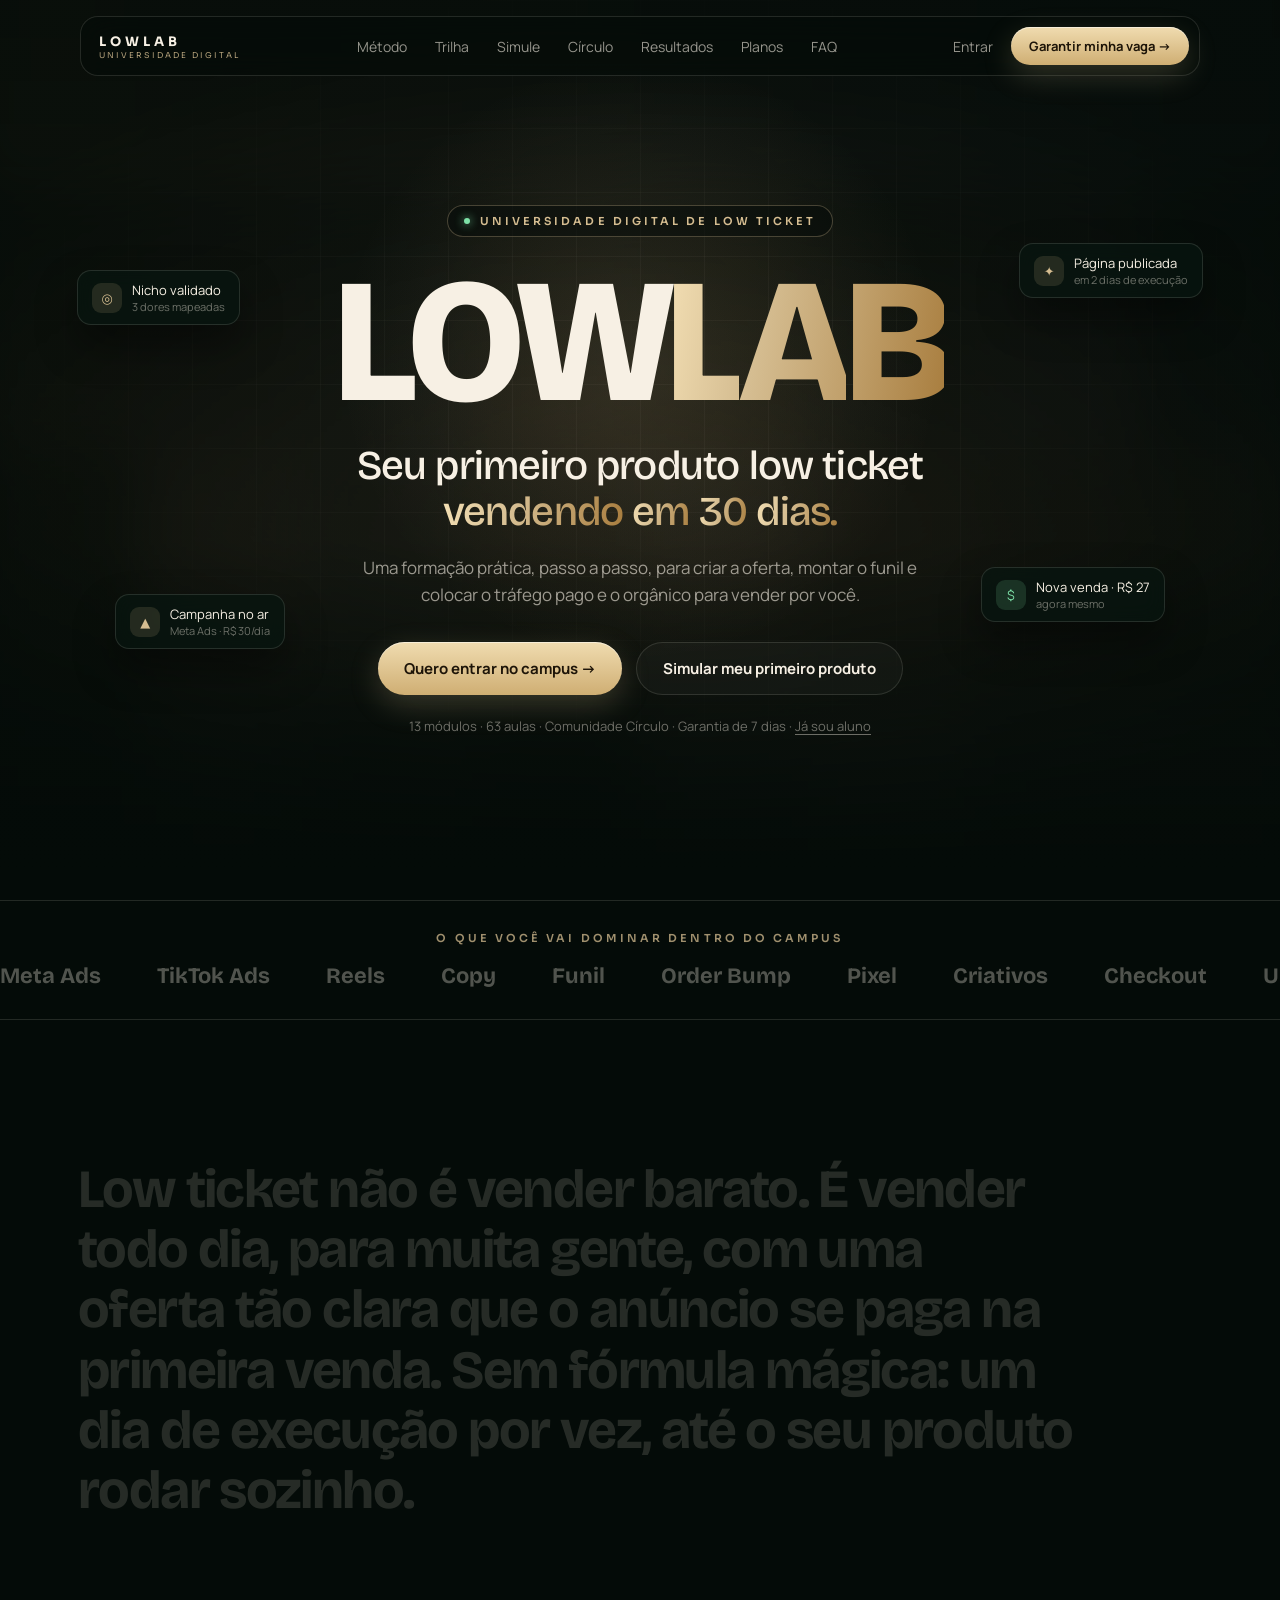
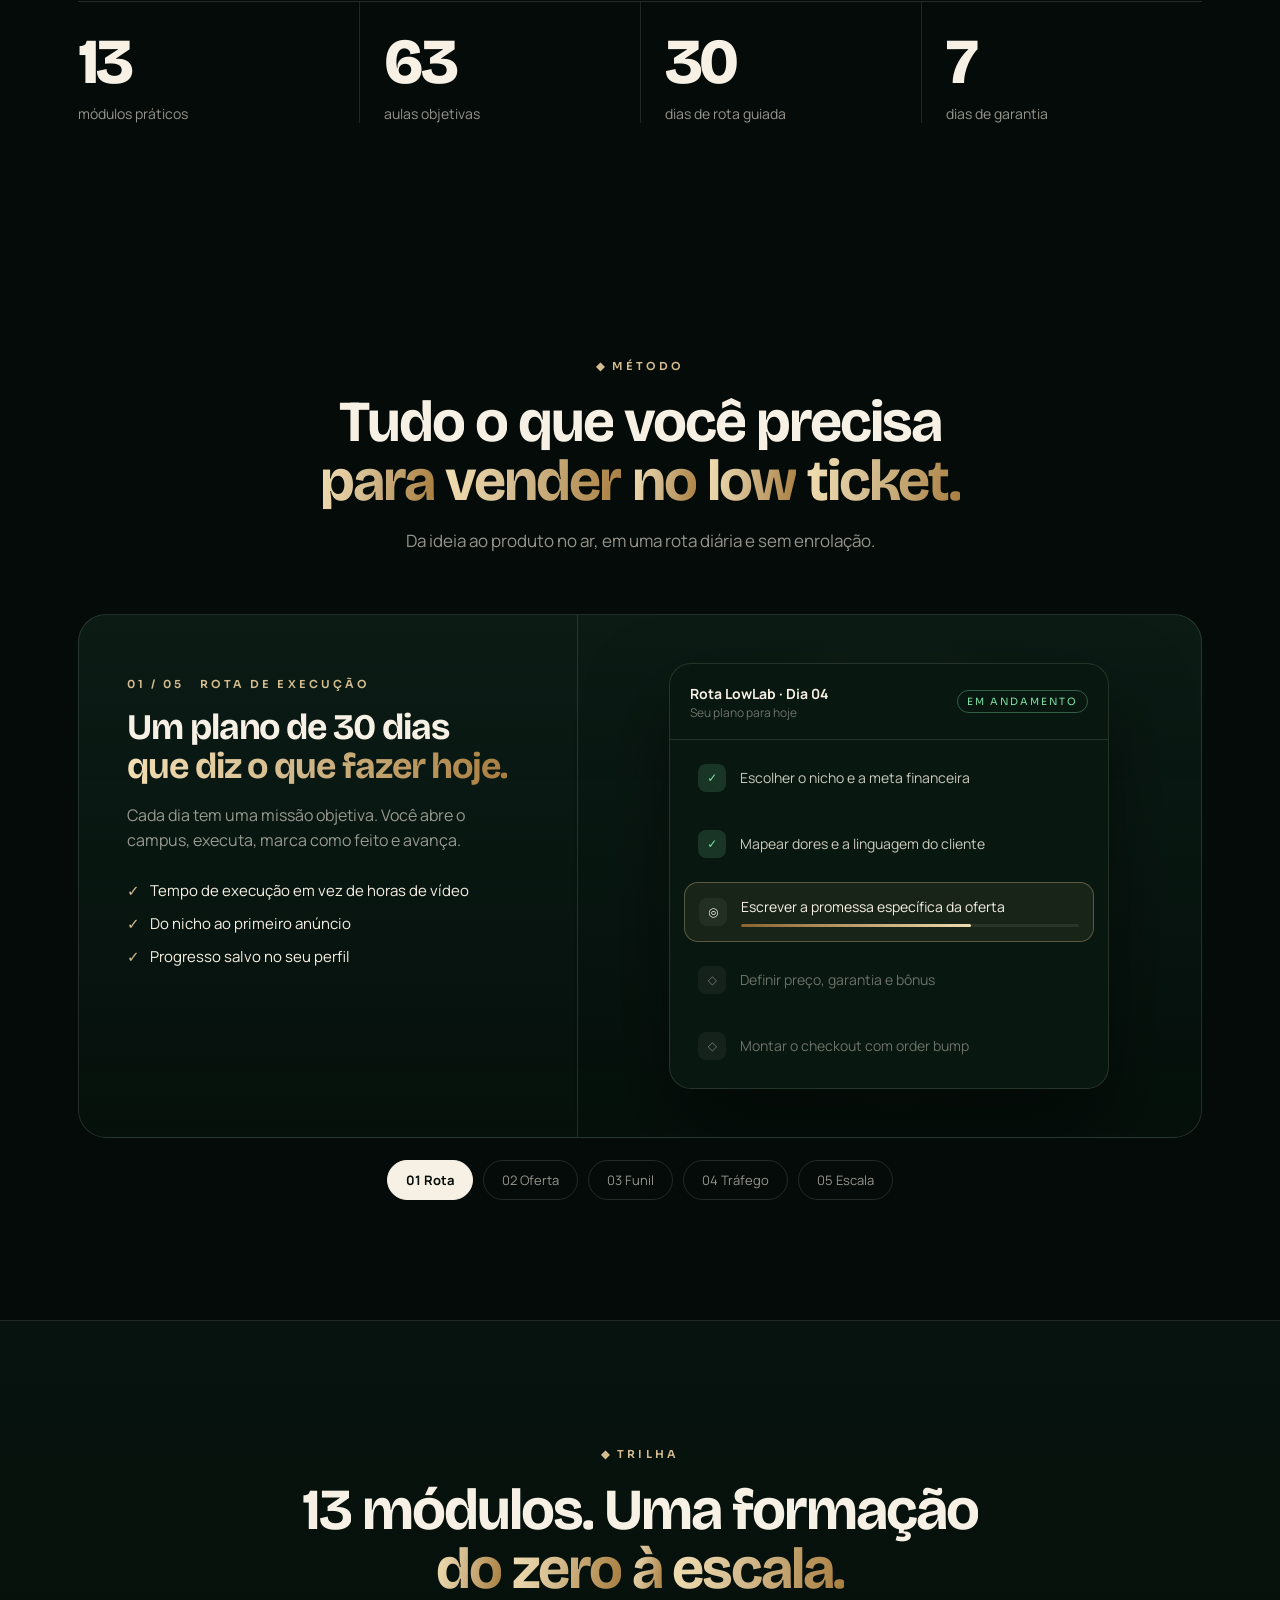
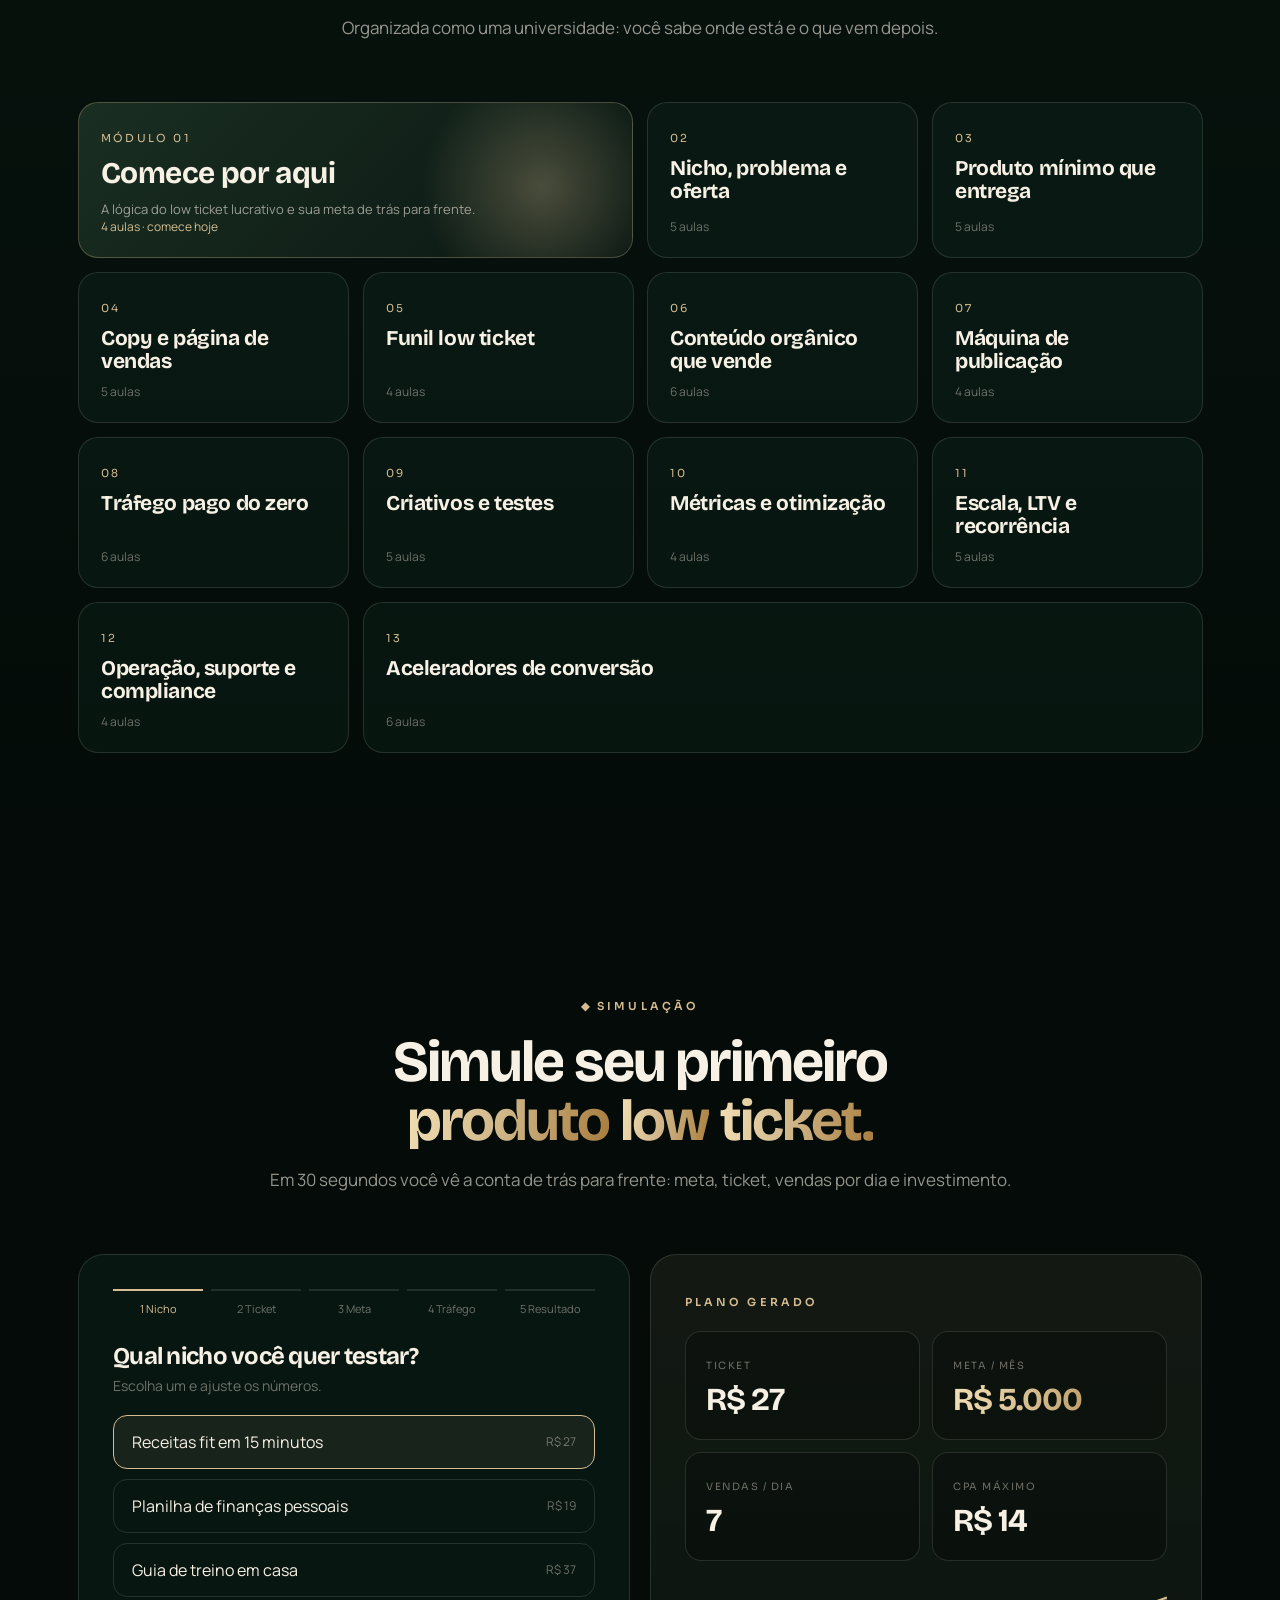
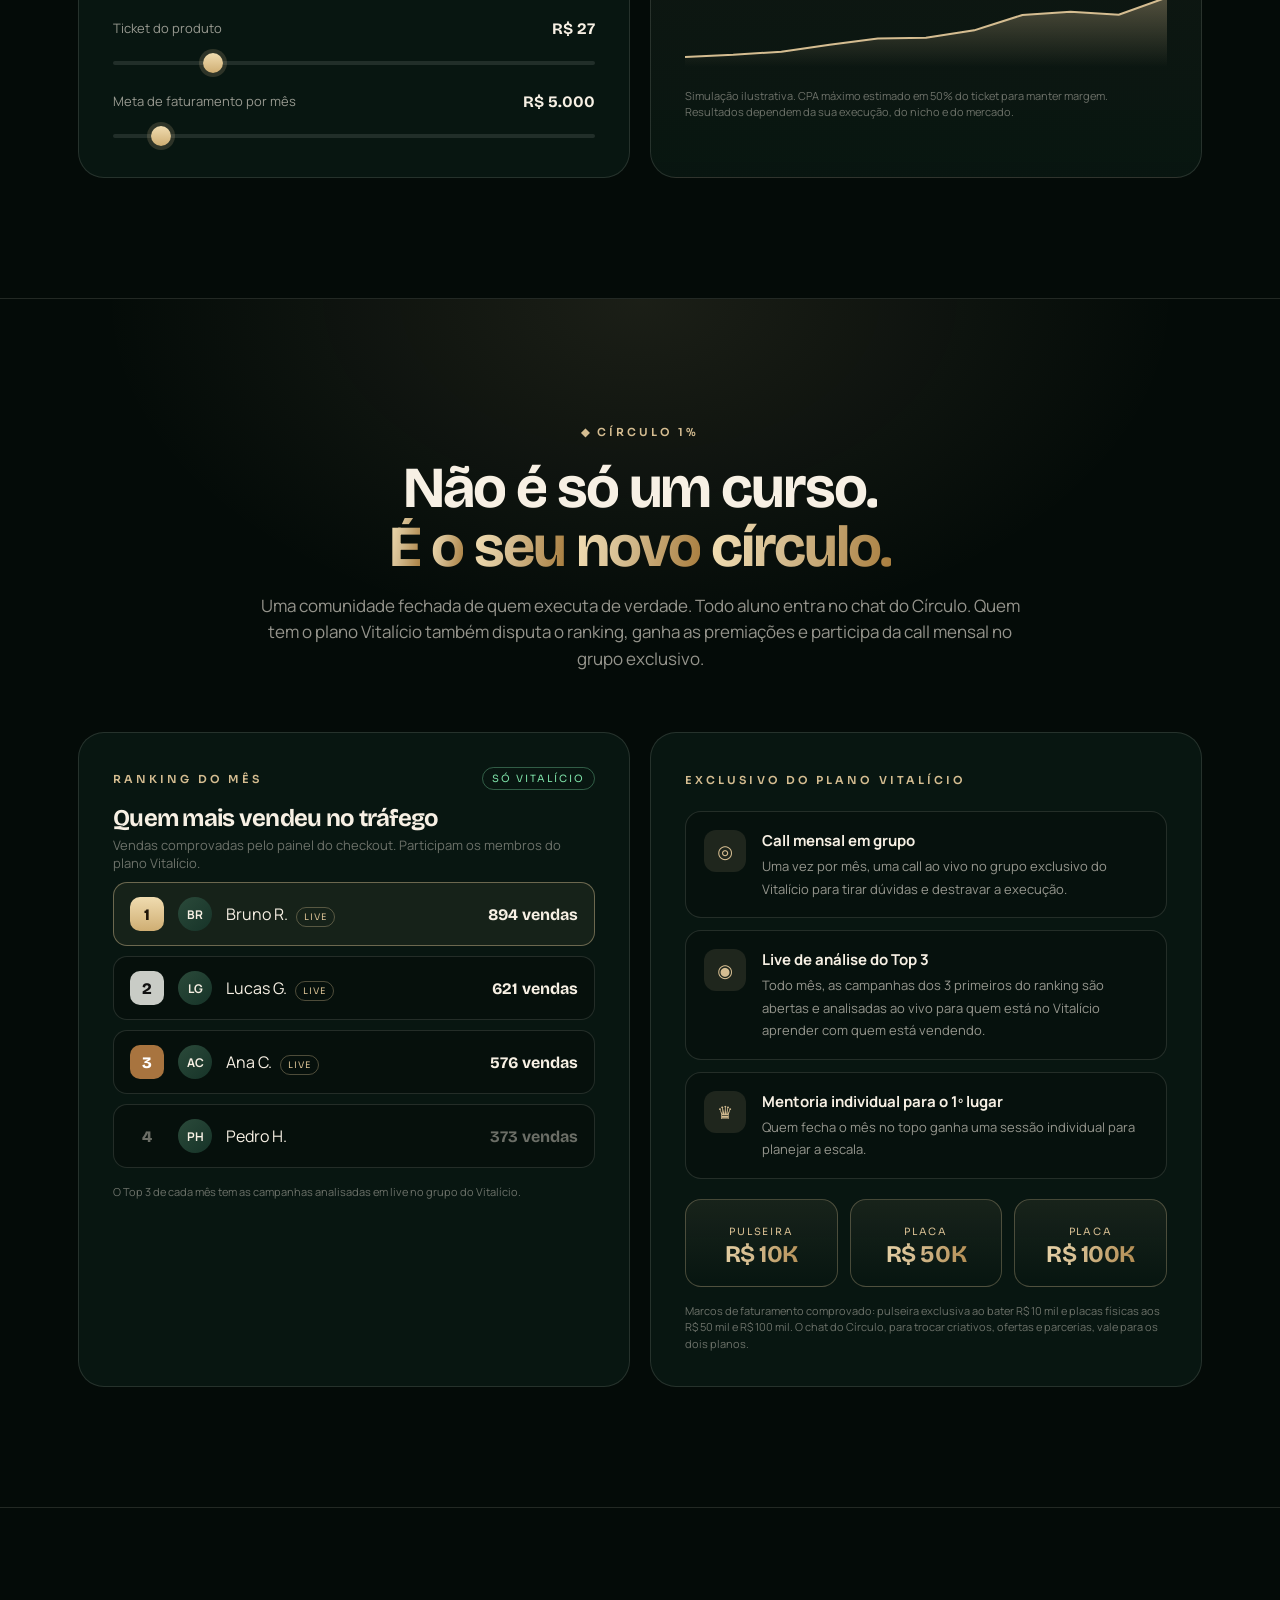
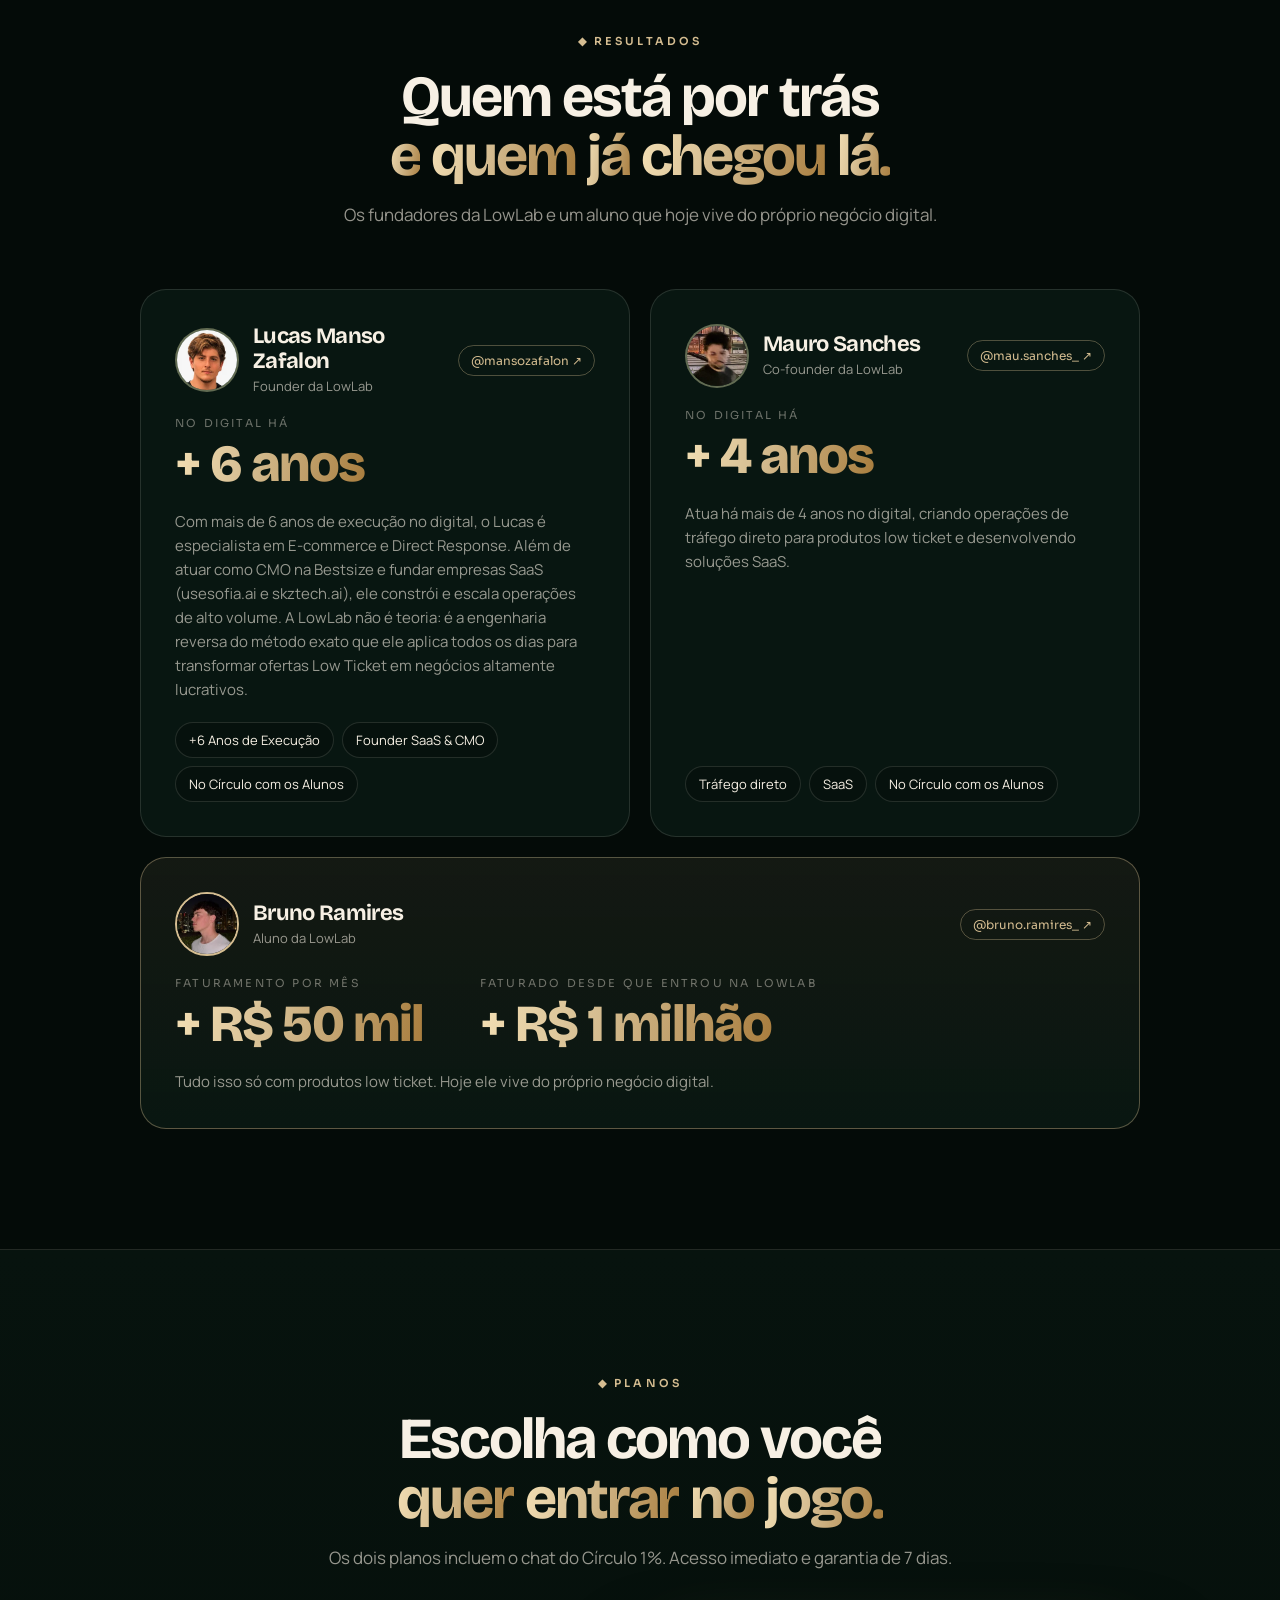
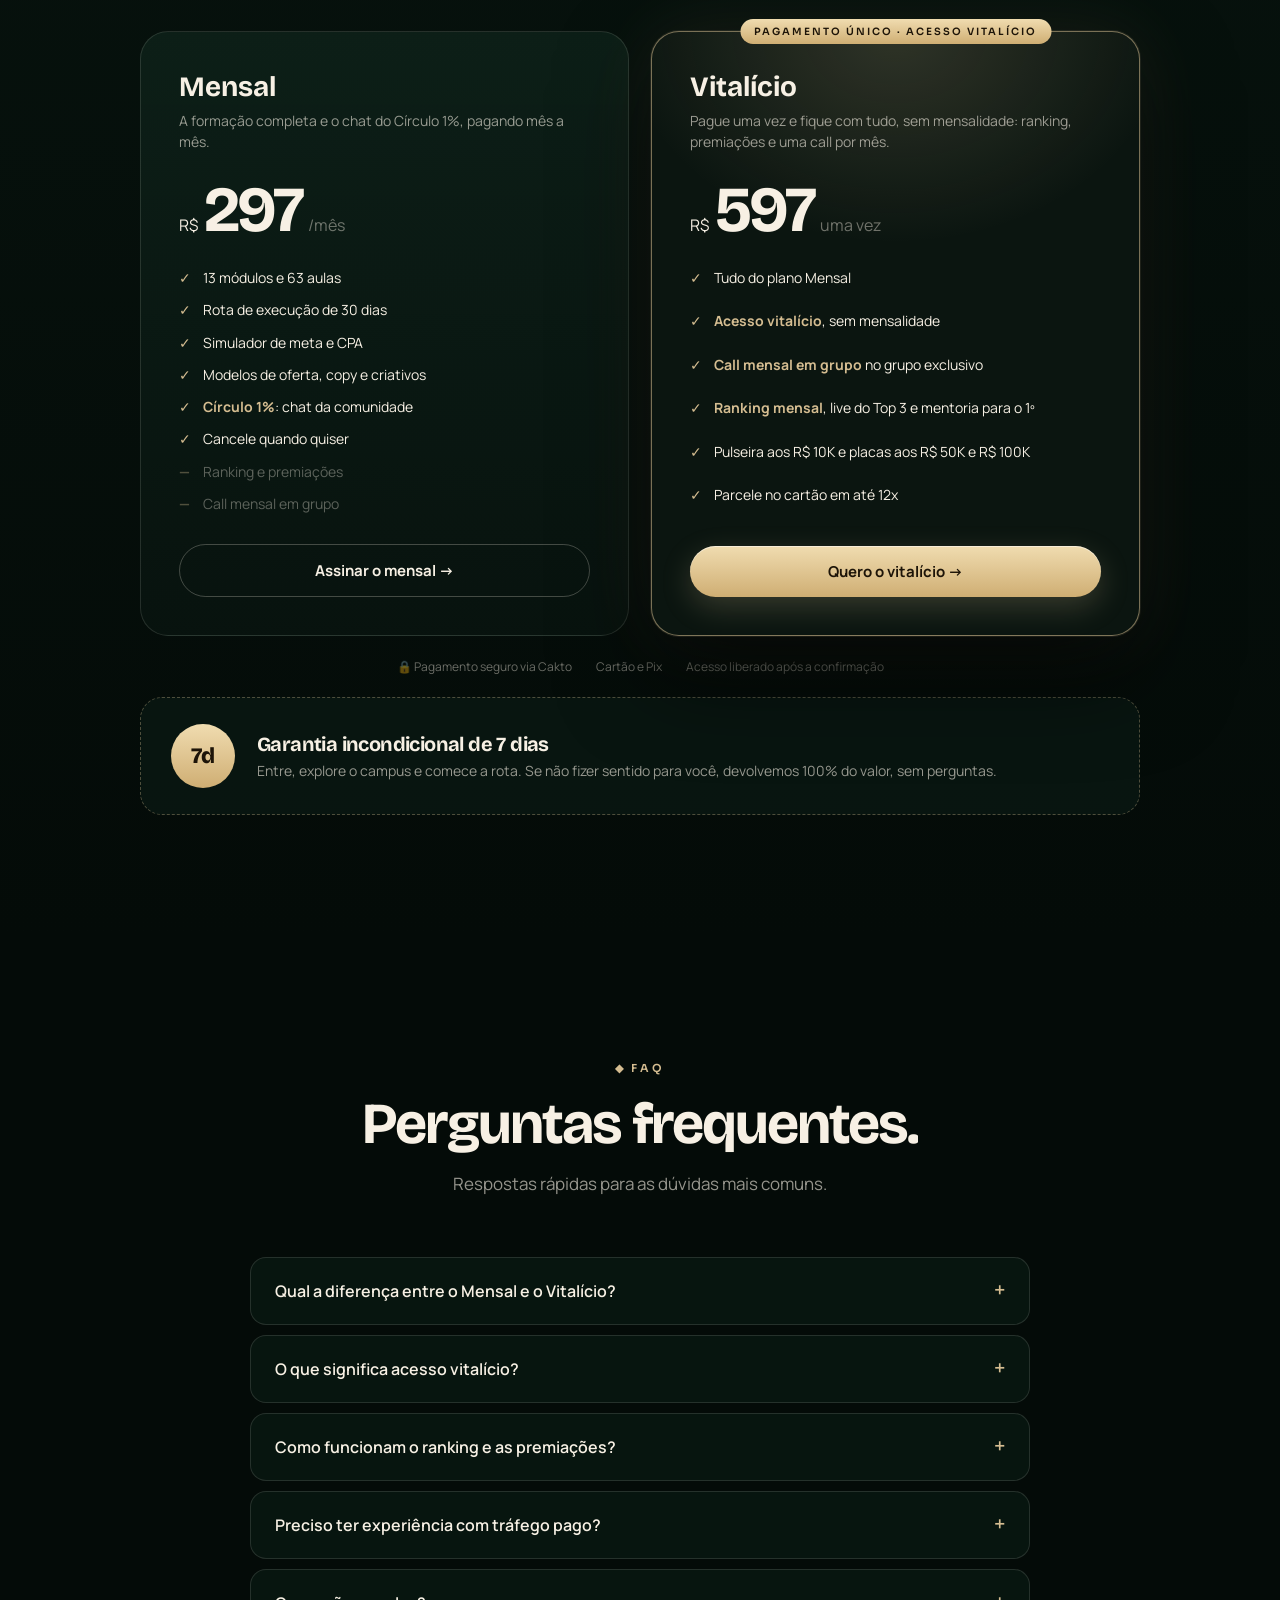
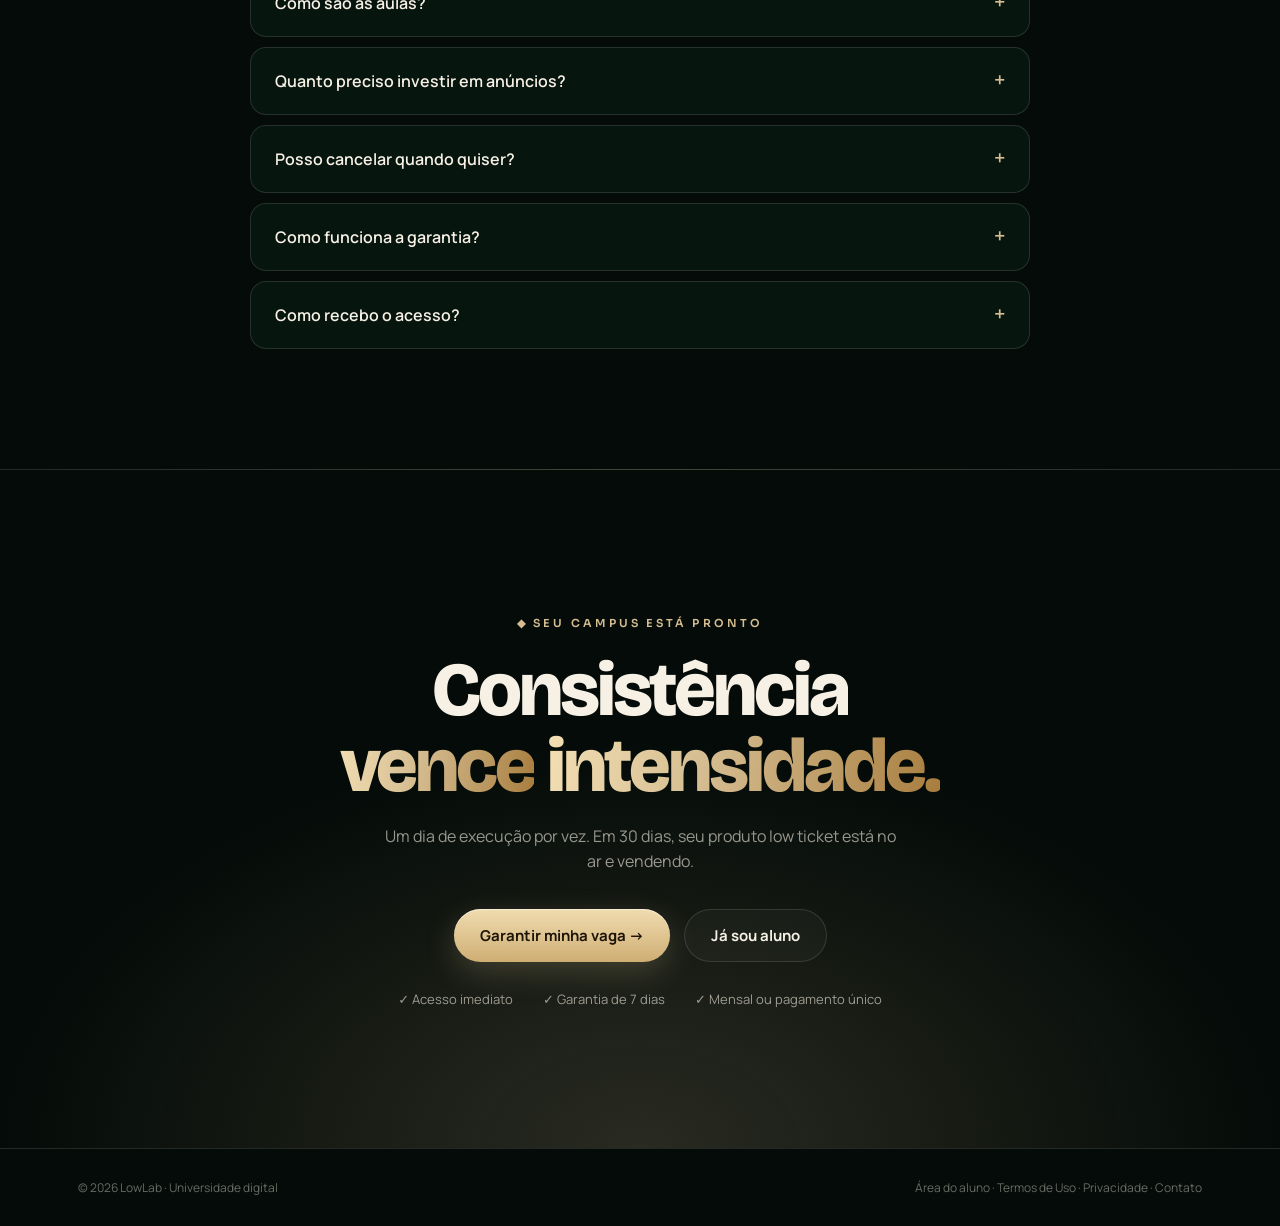
==== index.html @ f938a706 "Landing: card do co-founder Mauro Sanches" ====
<!doctype html>
<html lang="pt-BR">
<head>
<meta charset="utf-8">
<meta name="viewport" content="width=device-width,initial-scale=1,viewport-fit=cover">
<title>LowLab | Universidade digital de low ticket</title>
<meta name="description" content="Formação prática para criar, lançar e escalar produtos low ticket com tráfego pago e orgânico. 13 módulos, rota de execução de 30 dias e a comunidade Círculo 1%.">
<meta name="theme-color" content="#040b08">
<meta property="og:title" content="LowLab | Universidade digital de low ticket">
<meta property="og:description" content="Seu primeiro produto low ticket vendendo em 30 dias. Formação prática + comunidade Círculo 1%.">
<meta property="og:type" content="website">
<meta property="og:image" content="https://universidadelowlab.com.br/campus/assets/university-campus-hero-v1.webp">
<link rel="icon" href="/campus/assets/lowlab-symbol-ui.png">
<link rel="preload" as="image" href="/campus/assets/university-campus-hero-v1.webp" fetchpriority="high">
<link rel="preconnect" href="https://fonts.googleapis.com">
<link rel="preconnect" href="https://fonts.gstatic.com" crossorigin>
<link href="https://fonts.googleapis.com/css2?family=Bricolage+Grotesque:opsz,wght@12..96,500;12..96,700;12..96,800&family=Manrope:wght@400;500;600;700;800&family=Sora:wght@500;600&display=swap" rel="stylesheet">
<style>
:root{
  --bg:#040b08;--bg2:#07130e;--forest:#0c2118;--forest3:#163328;
  --gold:#8a632e;--goldl:#d5bd91;--cream:#f7f0e4;--green:#7ee2a8;
  --line:rgba(255,248,234,.12);--muted:rgba(247,240,228,.6);--dim:rgba(247,240,228,.42);
  --display:"Bricolage Grotesque","Arial Rounded MT Bold",sans-serif;
  --body:"Manrope",ui-sans-serif,system-ui,-apple-system,"Segoe UI",sans-serif;
  --nav:"Sora","Manrope",sans-serif;
}
*{box-sizing:border-box;margin:0;padding:0}
html{scroll-behavior:smooth;scroll-padding-top:90px}
body{background:var(--bg);color:var(--cream);font-family:var(--body);-webkit-font-smoothing:antialiased;overflow-x:hidden}
a{color:inherit;text-decoration:none}
button{font:inherit;color:inherit;background:none;border:0;cursor:pointer}
img{max-width:100%;display:block}
.wrap{max-width:1180px;margin:0 auto;padding:0 28px}
.disp{font-family:var(--display);letter-spacing:-.03em}
.eyebrow{font-family:var(--nav);font-size:11px;font-weight:600;letter-spacing:.28em;text-transform:uppercase;color:var(--goldl)}
.gold{background:linear-gradient(100deg,#f3dfb4,#d5bd91 40%,#a87d3e);-webkit-background-clip:text;background-clip:text;color:transparent}
.btn{display:inline-flex;align-items:center;justify-content:center;gap:8px;padding:15px 26px;border-radius:999px;font-weight:700;font-size:15px;transition:transform .2s,box-shadow .2s,background .2s}
.btn:hover{transform:translateY(-2px)}
.btn-gold{background:linear-gradient(180deg,#f0dcb0,#cfae73);color:#1d1408;box-shadow:0 10px 30px rgba(213,189,145,.22),inset 0 1px 0 rgba(255,255,255,.5)}
.btn-gold:hover{box-shadow:0 16px 40px rgba(213,189,145,.35),inset 0 1px 0 rgba(255,255,255,.5)}
.btn-ghost{border:1px solid var(--line);background:rgba(255,255,255,.03)}
.btn-ghost:hover{border-color:rgba(213,189,145,.45)}
.reveal{opacity:0;transform:translateY(24px);transition:opacity .8s ease,transform .8s ease}
.reveal.in{opacity:1;transform:none}

/* NAV */
nav{position:fixed;top:16px;left:50%;transform:translateX(-50%);width:min(1120px,calc(100% - 32px));display:flex;align-items:center;justify-content:space-between;padding:10px 10px 10px 18px;border:1px solid var(--line);border-radius:18px;background:rgba(4,11,8,.55);backdrop-filter:blur(16px);-webkit-backdrop-filter:blur(16px);z-index:50;transition:background .3s}
nav.scrolled{background:rgba(4,11,8,.85)}
.logo{display:flex;align-items:center;gap:10px}
.logo img{width:30px;height:30px;object-fit:contain}
.logo b{font-family:var(--nav);letter-spacing:.3em;font-size:13px;display:block}
.logo small{display:block;font-size:8px;letter-spacing:.25em;color:var(--goldl);opacity:.85;font-family:var(--nav)}
nav .links{display:flex;gap:28px;font-size:14px;color:var(--muted)}
nav .links a:hover{color:var(--cream)}
nav .r{display:flex;gap:18px;align-items:center;font-size:14px}
nav .r .login{color:var(--muted)}nav .r .login:hover{color:var(--cream)}
nav .btn{padding:10px 18px;font-size:13px}

/* HERO */
.hero{position:relative;min-height:100vh;min-height:100svh;overflow:hidden;display:flex;align-items:center;justify-content:center;text-align:center;padding:120px 0 80px}
.hero-bg{position:absolute;inset:-6% 0;will-change:transform}
.hero-ph{position:absolute;inset:-30px;background:url("data:image/svg+xml,<svg xmlns='http://www.w3.org/2000/svg' viewBox='0 0 8 4' preserveAspectRatio='none'><rect x='0' y='0' width='1.02' height='1.02' fill='%23e2ab5c'/><rect x='1' y='0' width='1.02' height='1.02' fill='%23ca905e'/><rect x='2' y='0' width='1.02' height='1.02' fill='%23b98863'/><rect x='3' y='0' width='1.02' height='1.02' fill='%23af8363'/><rect x='4' y='0' width='1.02' height='1.02' fill='%239a7864'/><rect x='5' y='0' width='1.02' height='1.02' fill='%238b7065'/><rect x='6' y='0' width='1.02' height='1.02' fill='%23796866'/><rect x='7' y='0' width='1.02' height='1.02' fill='%23675d5d'/><rect x='0' y='1' width='1.02' height='1.02' fill='%2361482d'/><rect x='1' y='1' width='1.02' height='1.02' fill='%23604833'/><rect x='2' y='1' width='1.02' height='1.02' fill='%235f4c39'/><rect x='3' y='1' width='1.02' height='1.02' fill='%236e4e30'/><rect x='4' y='1' width='1.02' height='1.02' fill='%23604526'/><rect x='5' y='1' width='1.02' height='1.02' fill='%234f3e2b'/><rect x='6' y='1' width='1.02' height='1.02' fill='%23554336'/><rect x='7' y='1' width='1.02' height='1.02' fill='%23352e25'/><rect x='0' y='2' width='1.02' height='1.02' fill='%233e311d'/><rect x='1' y='2' width='1.02' height='1.02' fill='%23695036'/><rect x='2' y='2' width='1.02' height='1.02' fill='%23584734'/><rect x='3' y='2' width='1.02' height='1.02' fill='%2359432a'/><rect x='4' y='2' width='1.02' height='1.02' fill='%23644b32'/><rect x='5' y='2' width='1.02' height='1.02' fill='%2358412a'/><rect x='6' y='2' width='1.02' height='1.02' fill='%234f3c28'/><rect x='7' y='2' width='1.02' height='1.02' fill='%23463724'/><rect x='0' y='3' width='1.02' height='1.02' fill='%23362c1f'/><rect x='1' y='3' width='1.02' height='1.02' fill='%23574634'/><rect x='2' y='3' width='1.02' height='1.02' fill='%23443827'/><rect x='3' y='3' width='1.02' height='1.02' fill='%23372f21'/><rect x='4' y='3' width='1.02' height='1.02' fill='%23634f3f'/><rect x='5' y='3' width='1.02' height='1.02' fill='%23765c49'/><rect x='6' y='3' width='1.02' height='1.02' fill='%235b4939'/><rect x='7' y='3' width='1.02' height='1.02' fill='%235a483a'/></svg>") center/100% 100% no-repeat;filter:blur(28px) saturate(.9)}
.hero-img{position:absolute;inset:0;width:100%;height:100%;object-fit:cover;opacity:0;transform:scale(1.08);transition:opacity 1.4s ease,transform 2.4s cubic-bezier(.2,.7,.2,1)}
.hero-img.ok{opacity:1;transform:scale(1)}
.hero-glow{position:absolute;inset:0;pointer-events:none;background:radial-gradient(500px circle at var(--gx,50%) var(--gy,40%),rgba(213,189,145,.14),transparent 60%);z-index:1}
.hero-shade{position:absolute;inset:0;background:
  linear-gradient(0deg,var(--bg) 3%,rgba(4,11,8,.55) 40%,rgba(4,11,8,.88) 100%),
  radial-gradient(ellipse 60% 50% at 50% 50%,rgba(4,11,8,.35),rgba(4,11,8,.85))}
.grid{position:absolute;inset:0;background-image:linear-gradient(var(--line) 1px,transparent 1px),linear-gradient(90deg,var(--line) 1px,transparent 1px);background-size:64px 64px;mask-image:radial-gradient(ellipse 70% 60% at 50% 40%,#000 20%,transparent 75%);-webkit-mask-image:radial-gradient(ellipse 70% 60% at 50% 40%,#000 20%,transparent 75%);opacity:.3}
.hero-in{position:relative;z-index:2}
.pill{display:inline-flex;gap:10px;align-items:center;border:1px solid rgba(213,189,145,.3);background:rgba(4,11,8,.5);padding:8px 16px;border-radius:999px}
.dot{width:6px;height:6px;border-radius:50%;background:var(--green);box-shadow:0 0 10px var(--green);animation:pulse 2s infinite}
@keyframes pulse{50%{opacity:.35}}
h1.word{font-family:var(--display);font-size:clamp(84px,14vw,176px);line-height:.9;font-weight:800;margin:26px 0 22px;letter-spacing:-.05em}
.sub{font-family:var(--display);font-size:clamp(26px,3.2vw,42px);line-height:1.1;font-weight:500;letter-spacing:-.02em}
.lead{max-width:580px;margin:20px auto 34px;color:var(--muted);font-size:17px;line-height:1.6}
.cta{display:flex;gap:14px;justify-content:center;flex-wrap:wrap}
.micro{margin-top:22px;font-size:13px;color:var(--dim)}
.micro a{text-decoration:underline;text-underline-offset:3px}
.chip{position:absolute;z-index:3;display:flex;gap:10px;align-items:center;padding:10px 14px;border-radius:14px;border:1px solid var(--line);background:rgba(8,22,16,.72);backdrop-filter:blur(10px);-webkit-backdrop-filter:blur(10px);font-size:13px;text-align:left;box-shadow:0 20px 40px rgba(0,0,0,.4)}
@keyframes float{50%{transform:translateY(-10px)}}
.chip i{width:30px;height:30px;border-radius:9px;display:grid;place-items:center;font-style:normal;background:rgba(213,189,145,.14);color:var(--goldl)}
.chip small{display:block;color:var(--dim);font-size:11px}

/* MARQUEE */
.marq{border-top:1px solid var(--line);border-bottom:1px solid var(--line);padding:30px 0;text-align:center;overflow:hidden}
.marq-track{display:flex;gap:56px;width:max-content;margin-top:18px;animation:scroll 40s linear infinite}
.marq-track span{font-family:var(--display);font-size:22px;font-weight:700;color:rgba(247,240,228,.32);white-space:nowrap}
@keyframes scroll{to{transform:translateX(-50%)}}

/* SECTIONS */
section{padding:120px 0;position:relative}
.sec-alt{background:linear-gradient(180deg,var(--bg2),var(--bg));border-top:1px solid var(--line)}
.head{text-align:center;max-width:760px;margin:0 auto 60px}
.head h2{font-family:var(--display);font-size:clamp(36px,5vw,58px);line-height:1.02;font-weight:700;letter-spacing:-.035em;margin:18px 0 16px}
.head p{color:var(--muted);font-size:17px;line-height:1.55}
.panel{border:1px solid var(--line);border-radius:26px;padding:34px;background:rgba(22,51,40,.3)}

/* MÉTODO */
.feat{display:grid;grid-template-columns:1fr 1.25fr;border:1px solid var(--line);border-radius:28px;background:linear-gradient(180deg,rgba(22,51,40,.42),rgba(12,33,24,.25));overflow:hidden;min-height:480px}
.feat .l{padding:56px 48px;border-right:1px solid var(--line)}
.feat h3{font-family:var(--display);font-size:36px;line-height:1.08;font-weight:700;letter-spacing:-.03em;margin:16px 0}
.feat p{color:var(--muted);line-height:1.6}
.checks{list-style:none;margin-top:26px;display:grid;gap:12px;font-size:15px}
.checks li:before{content:"✓";color:var(--goldl);margin-right:10px}
.feat .r{padding:48px;display:grid;place-items:center;background:radial-gradient(circle at 50% 50%,rgba(213,189,145,.09),transparent 60%)}
.pane{display:none}.pane.on{display:contents}
.pane.on .l,.pane.on .r{animation:fadein .5s ease}
@keyframes fadein{from{opacity:0;transform:translateY(8px)}}
.card{width:100%;max-width:440px;border-radius:22px;border:1px solid var(--line);background:#08170f;box-shadow:0 40px 80px rgba(0,0,0,.5)}
.card .top{display:flex;justify-content:space-between;align-items:center;padding:18px 20px;border-bottom:1px solid var(--line)}
.card .top b{font-size:14px}.card .top div div{font-size:12px;color:var(--dim)}
.live{font-family:var(--nav);font-size:10px;letter-spacing:.2em;color:var(--green);border:1px solid rgba(126,226,168,.35);padding:4px 9px;border-radius:999px}
.task{display:flex;gap:14px;align-items:center;margin:10px 14px;padding:14px;border-radius:14px;font-size:14px;color:var(--dim)}
.task:last-child{margin-bottom:14px}
.task.on{background:rgba(213,189,145,.08);border:1px solid rgba(213,189,145,.35);color:var(--cream)}
.task.done{color:rgba(247,240,228,.82)}
.task i{font-style:normal;flex:none;width:28px;height:28px;border-radius:8px;display:grid;place-items:center;background:rgba(255,255,255,.05);font-size:12px}
.task.done i{background:rgba(126,226,168,.15);color:var(--green)}
.bar{height:3px;border-radius:3px;background:rgba(255,255,255,.08);margin-top:8px;overflow:hidden}
.bar b{display:block;height:100%;width:0;border-radius:3px;background:linear-gradient(90deg,#8a632e,#f0dcb0);animation:grow 2.4s ease forwards}
@keyframes grow{to{width:68%}}
.tabs{display:flex;justify-content:center;gap:10px;margin-top:22px;flex-wrap:wrap}
.tabs button{padding:10px 18px;border-radius:999px;font-size:13px;border:1px solid var(--line);color:var(--muted);transition:.2s}
.tabs button:hover{border-color:rgba(213,189,145,.4);color:var(--cream)}
.tabs button.a{background:var(--cream);color:var(--bg);font-weight:700;border-color:var(--cream)}

/* TRILHA */
.mods{display:grid;grid-template-columns:repeat(4,1fr);gap:14px}
.mod{background:rgba(22,51,40,.26);border:1px solid var(--line);border-radius:20px;padding:22px;min-height:150px;display:flex;flex-direction:column;justify-content:space-between;transition:border-color .25s,transform .25s}
.mod:hover{border-color:rgba(213,189,145,.4);transform:translateY(-3px)}
.mod .n{font-family:var(--nav);font-size:11px;letter-spacing:.2em;color:var(--goldl)}
.mod h4{font-family:var(--display);font-size:21px;line-height:1.1;font-weight:700;letter-spacing:-.02em;margin:10px 0}
.mod small{color:var(--dim);font-size:12px}
.mod.big{grid-column:span 2;background:linear-gradient(135deg,#1a2e22,#0a1712);border-color:rgba(213,189,145,.3);position:relative;overflow:hidden}
.mod.big:after{content:"";position:absolute;right:-40px;bottom:-60px;width:260px;height:260px;border-radius:50%;background:radial-gradient(circle,rgba(213,189,145,.3),transparent 65%)}
.mod.big h4{font-size:30px}.mod.big p{color:var(--muted);font-size:13px}
.mod.wide{grid-column:span 3}

/* SIMULADOR */
.sim{display:grid;grid-template-columns:1fr 1fr;gap:20px}
.steps{display:flex;gap:8px;margin-bottom:26px}
.steps span{flex:1;font-size:11px;text-align:center;padding-top:10px;border-top:2px solid rgba(255,255,255,.1);color:var(--dim);transition:.3s}
.steps span.a{border-color:var(--goldl);color:var(--goldl)}
.niche{display:grid;gap:10px;margin-top:20px}
.niche button{padding:15px 18px;border-radius:14px;border:1px solid var(--line);display:flex;justify-content:space-between;align-items:center;text-align:left;transition:.2s}
.niche button:hover{border-color:rgba(213,189,145,.35)}
.niche button.a{border-color:var(--goldl);background:rgba(213,189,145,.08)}
.niche button em{font-style:normal;font-size:12px;color:var(--dim)}
.field{margin-top:22px}
.field label{display:flex;justify-content:space-between;font-size:13px;color:var(--muted);margin-bottom:10px}
.field label b{color:var(--cream);font-family:var(--display);font-size:16px}
input[type=range]{width:100%;-webkit-appearance:none;appearance:none;height:4px;border-radius:4px;background:rgba(255,255,255,.1);outline:none}
input[type=range]::-webkit-slider-thumb{-webkit-appearance:none;width:20px;height:20px;border-radius:50%;background:linear-gradient(180deg,#f0dcb0,#cfae73);box-shadow:0 0 0 4px rgba(213,189,145,.18);cursor:pointer}
input[type=range]::-moz-range-thumb{width:20px;height:20px;border:0;border-radius:50%;background:#d5bd91;cursor:pointer}
.kpis{display:grid;grid-template-columns:1fr 1fr;gap:12px;margin-top:20px}
.kpi{padding:20px;border-radius:16px;background:rgba(0,0,0,.25);border:1px solid var(--line)}
.kpi small{font-family:var(--nav);font-size:10px;letter-spacing:.15em;color:var(--dim);text-transform:uppercase}
.kpi b{display:block;font-family:var(--display);font-size:32px;margin-top:6px;letter-spacing:-.03em}
.spark{width:100%;height:90px;margin-top:16px}
.note{color:var(--dim);font-size:11px;margin-top:16px;line-height:1.5}

/* CÍRCULO */
.circ-sec{background:radial-gradient(ellipse 60% 40% at 50% 0%,rgba(213,189,145,.11),transparent 70%),var(--bg);border-top:1px solid var(--line)}
.circ{display:grid;grid-template-columns:1fr 1fr;gap:20px}
.rank .row{display:flex;align-items:center;gap:14px;padding:14px 16px;border-radius:14px;margin-top:10px;border:1px solid var(--line);background:rgba(0,0,0,.25)}
.rank .pos{width:34px;height:34px;flex:none;border-radius:10px;display:grid;place-items:center;font-family:var(--display);font-weight:800;color:var(--dim)}
.rank .g .pos{background:linear-gradient(180deg,#f0dcb0,#cfae73);color:#1d1408}
.rank .s .pos{background:#c9ccc6;color:#111}.rank .b .pos{background:#a8743f;color:#fff}
.rank .g{border-color:rgba(213,189,145,.45);background:rgba(213,189,145,.07)}
.av{width:34px;height:34px;flex:none;border-radius:50%;background:linear-gradient(135deg,#2b4a3a,#163328);display:grid;place-items:center;font-size:12px;font-weight:700}
.rank .val{margin-left:auto;font-family:var(--display);font-weight:700;white-space:nowrap}
.rank .tag-live{margin-left:8px;font-size:9px;font-family:var(--nav);letter-spacing:.12em;color:var(--goldl);border:1px solid rgba(213,189,145,.35);padding:3px 7px;border-radius:999px;white-space:nowrap}
.prizes{display:grid;gap:12px;margin-top:22px}
.prize{display:flex;gap:16px;align-items:flex-start;padding:18px;border-radius:16px;border:1px solid var(--line);background:rgba(0,0,0,.2)}
.prize i{font-style:normal;flex:none;width:42px;height:42px;border-radius:12px;display:grid;place-items:center;background:rgba(213,189,145,.12);color:var(--goldl);font-size:18px}
.prize b{display:block;font-size:15px;margin-bottom:3px}.prize small{color:var(--muted);font-size:13px;line-height:1.5}
.milestones{display:grid;grid-template-columns:repeat(3,1fr);gap:12px;margin-top:20px}
.ms{border:1px solid rgba(213,189,145,.3);border-radius:16px;padding:18px 14px;text-align:center;background:linear-gradient(180deg,rgba(213,189,145,.08),transparent)}
.ms b{display:block;font-family:var(--display);font-size:24px;letter-spacing:-.02em}
.ms small{font-family:var(--nav);font-size:10px;letter-spacing:.18em;color:var(--goldl);text-transform:uppercase}

/* PLANOS */
.plans{display:grid;grid-template-columns:1fr 1fr;gap:22px;max-width:1000px;margin:0 auto}
.plan{border-radius:28px;padding:38px;position:relative;background:linear-gradient(180deg,rgba(22,51,40,.42),rgba(10,23,18,.6));border:1px solid var(--line);display:flex;flex-direction:column}
.plan h3{font-family:var(--display);font-size:28px;font-weight:700}
.plan > p{font-size:14px;color:var(--muted);margin-top:6px;line-height:1.5}
.price{display:flex;align-items:baseline;gap:6px;margin:26px 0}
.price b{font-family:var(--display);font-size:64px;letter-spacing:-.04em;font-weight:700;line-height:1}
.price span:last-child{color:var(--dim)}
.plan ul{list-style:none;display:grid;gap:12px;font-size:14px;margin-bottom:30px;flex:1}
.plan li{padding-left:24px;position:relative;line-height:1.45}
.plan li:before{content:"✓";position:absolute;left:0;color:var(--goldl);font-weight:800}
.plan li.x{opacity:.35}.plan li.x:before{content:"—"}
.plan li b{color:var(--goldl);font-weight:700}
.plan .btn{width:100%}
.btn-line{border:1px solid rgba(247,240,228,.25)}
.btn-line:hover{border-color:var(--goldl)}
.plan.elite{background:radial-gradient(ellipse 80% 50% at 50% 0%,rgba(213,189,145,.18),transparent 70%),#0b1510;border-color:rgba(213,189,145,.55);box-shadow:0 0 0 1px rgba(213,189,145,.1),0 40px 90px rgba(0,0,0,.6),0 0 80px rgba(213,189,145,.1)}
.tag{position:absolute;top:-13px;left:50%;transform:translateX(-50%);font-family:var(--nav);font-size:10px;letter-spacing:.2em;padding:6px 14px;border-radius:999px;background:linear-gradient(180deg,#f0dcb0,#cfae73);color:#1d1408;font-weight:600;white-space:nowrap}
.secure{display:flex;justify-content:center;gap:24px;flex-wrap:wrap;margin-top:22px;font-size:12px;color:var(--dim)}
.guar{max-width:1000px;margin:22px auto 0;display:flex;gap:22px;align-items:center;padding:26px 30px;border-radius:22px;border:1px dashed rgba(213,189,145,.35);background:rgba(22,51,40,.25)}
.seal{width:64px;height:64px;flex:none;border-radius:50%;display:grid;place-items:center;background:linear-gradient(180deg,#f0dcb0,#cfae73);color:#1d1408;font-family:var(--display);font-weight:800;font-size:22px}
.guar p{color:var(--muted);font-size:14px;margin-top:4px;line-height:1.5}

/* FAQ */
.faq{max-width:780px;margin:0 auto;display:grid;gap:10px}
.faq details{border-radius:16px;border:1px solid var(--line);background:rgba(22,51,40,.26);transition:border-color .2s}
.faq details[open]{border-color:rgba(213,189,145,.35)}
.faq summary{list-style:none;padding:22px 24px;display:flex;justify-content:space-between;gap:16px;font-weight:600;cursor:pointer}
.faq summary::-webkit-details-marker{display:none}
.faq summary:after{content:"+";color:var(--goldl);font-size:20px;line-height:1;transition:transform .25s}
.faq details[open] summary:after{transform:rotate(45deg)}
.faq details p{padding:0 24px 22px;color:var(--muted);line-height:1.6;font-size:15px}

/* FINAL */
.final{text-align:center;padding:140px 0;background:radial-gradient(ellipse 50% 60% at 50% 100%,rgba(213,189,145,.18),transparent),var(--bg);border-top:1px solid var(--line)}
.final h2{font-family:var(--display);font-size:clamp(44px,6.5vw,76px);line-height:1;font-weight:800;letter-spacing:-.04em;margin:20px 0}
.final p{color:var(--muted);max-width:520px;margin:0 auto 34px;line-height:1.6}
.ticks{display:flex;gap:30px;justify-content:center;margin-top:28px;font-size:13px;color:var(--muted);flex-wrap:wrap}
footer{border-top:1px solid var(--line);padding:30px 0;font-size:12px;color:var(--dim)}
footer .wrap{display:flex;justify-content:space-between;gap:16px;flex-wrap:wrap}
footer a:hover{color:var(--cream)}

/* RESULTADOS */
.res-sec{border-top:1px solid var(--line)}
.cases{display:grid;grid-template-columns:1fr 1fr;gap:20px;max-width:1000px;margin:0 auto}
.case{display:flex;flex-direction:column;gap:20px}
.case-hl{border-color:rgba(213,189,145,.38);background:linear-gradient(180deg,rgba(213,189,145,.08),rgba(22,51,40,.3))}
.case-top{display:flex;align-items:center;gap:14px}
.case-photo{width:64px;height:64px;flex:none;border-radius:50%;object-fit:cover;border:2px solid rgba(213,189,145,.4);background:var(--forest3)}
.case-hl .case-photo{border-color:#d5bd91}
.case-name{display:block;font-size:22px;font-weight:700;line-height:1.15}
.case-top small{color:var(--muted);font-size:13px}
.case-ig{margin-left:auto;font-family:var(--nav);font-size:12px;color:var(--goldl);border:1px solid rgba(213,189,145,.35);padding:7px 12px;border-radius:999px;white-space:nowrap;transition:background .2s}
.case-ig:hover{background:rgba(213,189,145,.12)}
.case-num small{display:block;font-family:var(--nav);font-size:11px;letter-spacing:.2em;text-transform:uppercase;color:var(--dim);margin-bottom:8px}
.case-num b{display:inline-block;font-size:52px;font-weight:800;line-height:1}
.case p{color:var(--muted);font-size:15px;line-height:1.6}
.facts{display:flex;flex-wrap:wrap;gap:8px}
.facts span{font-size:13px;padding:8px 13px;border-radius:999px;border:1px solid var(--line);background:rgba(0,0,0,.2)}
.case-stats{display:flex;flex-direction:column;gap:18px}
.case .facts{margin-top:auto}
.case-wide{grid-column:1/-1}
.case-wide .case-stats{flex-direction:row;flex-wrap:wrap;gap:20px 56px}
@media(max-width:980px){.cases{grid-template-columns:1fr;max-width:620px}}
@media(max-width:700px){.case-top{flex-wrap:wrap}.case-ig{margin-left:78px}.case-num b{font-size:44px}}

/* RESPONSIVO */
@media(max-width:980px){
  nav .links{display:none}
  .chip{display:none}
  .feat,.sim,.circ{grid-template-columns:1fr}
  .feat .l{border-right:0;border-bottom:1px solid var(--line)}
  .mods{grid-template-columns:repeat(2,1fr)}
  .mod.wide{grid-column:span 2}
}
@media(max-width:700px){
  .wrap{padding:0 16px}
  nav{padding:8px 8px 8px 12px}
  nav .r .login{display:none}
  nav .btn{padding:9px 14px;font-size:12px}
  .logo small{display:none}
  .chip.m{display:flex;--d:1.6s;right:16px;bottom:40px;top:auto!important;left:auto!important}
  .lead{font-size:15px}
  .cta{flex-direction:column;align-items:stretch}
  .pill{font-size:9px;letter-spacing:.18em}
  section{padding:80px 0}
  .feat .l{padding:32px 22px}.feat .r{padding:20px}.feat h3{font-size:28px}
  .panel{padding:22px}
  .mods{grid-template-columns:1fr}.mod.big,.mod.wide{grid-column:auto}.mod{min-height:auto;gap:8px}
  .plans{grid-template-columns:1fr;gap:30px}
  .plan{padding:30px 22px}
  .price b{font-size:54px}
  .guar{flex-direction:column;text-align:center}
  .kpi b{font-size:26px}
  .milestones{grid-template-columns:1fr 1fr 1fr;gap:8px}.ms b{font-size:18px}
  .ticks{flex-direction:column;gap:8px}
}

/* ===== EFEITOS ===== */
.progress{position:absolute;left:18px;right:18px;bottom:-1px;height:2px;border-radius:2px;transform-origin:0 50%;transform:scaleX(0);background:linear-gradient(90deg,#8a632e,#f0dcb0);box-shadow:0 0 12px rgba(213,189,145,.7);pointer-events:none}
nav{animation:navIn 1s cubic-bezier(.2,.8,.2,1) both}
@keyframes navIn{from{opacity:0;transform:translate(-50%,-30px)}}
.intro{opacity:0;animation:rise 1s cubic-bezier(.2,.8,.2,1) var(--d,0s) forwards}
@keyframes rise{from{opacity:0;transform:translateY(26px);filter:blur(8px)}to{opacity:1;transform:none;filter:blur(0)}}
h1.word{display:flex;justify-content:center;perspective:800px}
.ch{display:inline-block;opacity:0;transform:translateY(70%) rotateX(-70deg);filter:blur(14px);animation:chIn 1.1s cubic-bezier(.2,.8,.2,1) forwards;animation-delay:calc(var(--i)*80ms + .25s);transform-origin:50% 100%}
.ch.gl{background:linear-gradient(100deg,#f3dfb4,#d5bd91 40%,#a87d3e);background-size:300% 100%;background-position:var(--p) 0;-webkit-background-clip:text;background-clip:text;color:transparent}
@keyframes chIn{to{opacity:1;transform:none;filter:blur(0)}}
.chip{opacity:0;animation:pop .8s cubic-bezier(.2,1.4,.4,1) var(--d,1.6s) forwards,float 6s ease-in-out calc(var(--d,1.6s) + .8s) infinite}
@keyframes pop{from{opacity:0;transform:scale(.6) translateY(20px)}to{opacity:1;transform:none}}
.split .w{display:inline-block;overflow:hidden;vertical-align:top;padding-bottom:.08em;margin-bottom:-.08em}
.split .w > span{display:inline-block;transform:translateY(105%);transition:transform 1s cubic-bezier(.2,.8,.2,1);transition-delay:calc(var(--wi)*45ms)}
.split.in .w > span{transform:none}
.intro-split{animation:none}
.stagger > *{opacity:0;transform:translateY(30px);transition:opacity .8s ease,transform .8s cubic-bezier(.2,.8,.2,1);transition-delay:calc(var(--si,0)*70ms)}
.stagger.in > *{opacity:1;transform:none}
.reveal.stagger{opacity:1;transform:none}
.manif{padding:140px 0 110px}
.manif-text{font-family:var(--display);font-size:clamp(30px,4.2vw,56px);line-height:1.12;letter-spacing:-.03em;font-weight:700;max-width:1000px}
.manif-text .mw{color:rgba(247,240,228,.14);transition:color .35s ease}
.manif-text .mw.lit{color:var(--cream)}
.manif-text .mw.lit.g{color:var(--goldl)}
.stats{display:grid;grid-template-columns:repeat(4,1fr);gap:0;margin-top:80px;border-top:1px solid var(--line)}
.stat{padding:28px 20px 0 0}
.stat + .stat{padding-left:24px;border-left:1px solid var(--line)}
.stat b{display:block;font-family:var(--display);font-size:clamp(44px,5vw,72px);line-height:1;letter-spacing:-.04em;font-weight:800}
.stat span{display:block;margin-top:10px;color:var(--muted);font-size:14px}
.btn-gold{position:relative;overflow:hidden}
.btn-gold:after{content:"";position:absolute;top:0;left:-60%;width:40%;height:100%;background:linear-gradient(100deg,transparent,rgba(255,255,255,.55),transparent);transform:skewX(-20deg);animation:shine 4.5s ease-in-out 2.5s infinite}
@keyframes shine{0%{left:-60%}22%,100%{left:130%}}
@media(hover:hover) and (pointer:fine){
  .tilt{isolation:isolate;transition:transform .35s ease,border-color .25s;will-change:transform}
  .tilt:before{content:"";position:absolute;inset:0;border-radius:inherit;pointer-events:none;background:radial-gradient(380px circle at var(--mx,50%) var(--my,50%),rgba(213,189,145,.12),transparent 55%);opacity:0;transition:opacity .3s;z-index:-1}
  .tilt:hover:before{opacity:1}
  .mod.tilt{position:relative}
  .mod:hover{transform:none}
}
@media(max-width:700px){.stats{grid-template-columns:1fr 1fr}.stat:nth-child(3){padding-left:0;border-left:0}.stat{padding-bottom:20px}.manif{padding:90px 0 70px}}
</style>
</head>
<body>

<nav id="nav">
  <a href="#topo" class="logo"><img src="/campus/assets/lowlab-symbol-ui.png" alt="" onerror="this.style.display='none'"><div><b>LOWLAB</b><small>UNIVERSIDADE DIGITAL</small></div></a>
  <div class="links"><a href="#metodo">Método</a><a href="#trilha">Trilha</a><a href="#simule">Simule</a><a href="#circulo">Círculo</a><a href="#resultados">Resultados</a><a href="#planos">Planos</a><a href="#faq">FAQ</a></div>
  <div class="progress" id="progress"></div>
  <div class="r"><a class="login" href="/campus/">Entrar</a><a class="btn btn-gold" href="#planos">Garantir minha vaga →</a></div>
</nav>

<header class="hero" id="topo">
  <div class="hero-bg" id="heroBg"><div class="hero-ph"></div><img class="hero-img" id="heroImg" src="/campus/assets/university-campus-hero-v1.webp" alt="" fetchpriority="high" decoding="async" onload="this.classList.add('ok')"></div><div class="hero-shade"></div><div class="grid"></div><div class="hero-glow" id="heroGlow"></div>
  <div class="chip" style="left:6%;top:30%;--d:1.7s"><i>◎</i><div>Nicho validado<small>3 dores mapeadas</small></div></div>
  <div class="chip" style="left:9%;top:66%;--d:1.85s"><i>▲</i><div>Campanha no ar<small>Meta Ads · R$ 30/dia</small></div></div>
  <div class="chip" style="right:6%;top:27%;--d:2s"><i>✦</i><div>Página publicada<small>em 2 dias de execução</small></div></div>
  <div class="chip m" style="right:9%;top:63%;--d:2.15s"><i style="background:rgba(126,226,168,.15);color:#7ee2a8">$</i><div>Nova venda · R$ 27<small>agora mesmo</small></div></div>
  <div class="hero-in wrap" id="heroIn">
    <span class="pill eyebrow intro" style="--d:.1s"><span class="dot"></span>Universidade digital de low ticket</span>
    <h1 class="word" aria-label="LowLab"><span class="ch" style="--i:0">L</span><span class="ch" style="--i:1">O</span><span class="ch" style="--i:2">W</span><span class="ch gl" style="--i:3;--p:0%">L</span><span class="ch gl" style="--i:4;--p:50%">A</span><span class="ch gl" style="--i:5;--p:100%">B</span></h1>
    <div class="sub split intro-split" style="--d:.75s">Seu primeiro produto low ticket<br><span class="gold">vendendo em 30 dias.</span></div>
    <p class="lead intro" style="--d:1.15s">Uma formação prática, passo a passo, para criar a oferta, montar o funil e colocar o tráfego pago e o orgânico para vender por você.</p>
    <div class="cta intro" style="--d:1.3s"><a class="btn btn-gold" href="#planos">Quero entrar no campus →</a><a class="btn btn-ghost" href="#simule">Simular meu primeiro produto</a></div>
    <div class="micro intro" style="--d:1.45s">13 módulos · 63 aulas · Comunidade Círculo · Garantia de 7 dias · <a href="/campus/">Já sou aluno</a></div>
  </div>
</header>

<div class="marq">
  <div class="eyebrow" style="opacity:.75">O que você vai dominar dentro do campus</div>
  <div class="marq-track" aria-hidden="true">
    <span>Meta Ads</span><span>TikTok Ads</span><span>Reels</span><span>Copy</span><span>Funil</span><span>Order Bump</span><span>Pixel</span><span>Criativos</span><span>Checkout</span><span>Upsell</span><span>Métricas</span><span>Escala</span>
    <span>Meta Ads</span><span>TikTok Ads</span><span>Reels</span><span>Copy</span><span>Funil</span><span>Order Bump</span><span>Pixel</span><span>Criativos</span><span>Checkout</span><span>Upsell</span><span>Métricas</span><span>Escala</span>
  </div>
</div>


<section class="manif" id="manifesto"><div class="wrap">
  <p class="manif-text" id="manifText">Low ticket não é vender barato. É vender todo dia, para muita gente, com uma oferta tão clara que o anúncio se paga na primeira venda. Sem fórmula mágica: um dia de execução por vez, até o seu produto rodar sozinho.</p>
  <div class="stats">
    <div class="stat"><b data-count="13">0</b><span>módulos práticos</span></div>
    <div class="stat"><b data-count="63">0</b><span>aulas objetivas</span></div>
    <div class="stat"><b data-count="30">0</b><span>dias de rota guiada</span></div>
    <div class="stat"><b data-count="7">0</b><span>dias de garantia</span></div>
  </div>
</div></section>

<section id="metodo"><div class="wrap">
  <div class="head reveal"><span class="eyebrow">◆ Método</span><h2 class="split">Tudo o que você precisa<br><span class="gold">para vender no low ticket.</span></h2><p>Da ideia ao produto no ar, em uma rota diária e sem enrolação.</p></div>
  <div class="feat reveal" id="feat">
    <div class="pane on" data-pane="0">
      <div class="l"><span class="eyebrow">01 / 05 &nbsp; Rota de execução</span>
        <h3>Um plano de 30 dias<br><span class="gold">que diz o que fazer hoje.</span></h3>
        <p>Cada dia tem uma missão objetiva. Você abre o campus, executa, marca como feito e avança.</p>
        <ul class="checks"><li>Tempo de execução em vez de horas de vídeo</li><li>Do nicho ao primeiro anúncio</li><li>Progresso salvo no seu perfil</li></ul></div>
      <div class="r"><div class="card">
        <div class="top"><div><b>Rota LowLab · Dia 04</b><div>Seu plano para hoje</div></div><span class="live">EM ANDAMENTO</span></div>
        <div class="task done"><i>✓</i>Escolher o nicho e a meta financeira</div>
        <div class="task done"><i>✓</i>Mapear dores e a linguagem do cliente</div>
        <div class="task on"><i>◎</i><div style="flex:1">Escrever a promessa específica da oferta<div class="bar"><b></b></div></div></div>
        <div class="task"><i>◇</i>Definir preço, garantia e bônus</div>
        <div class="task"><i>◇</i>Montar o checkout com order bump</div>
      </div></div>
    </div>
    <div class="pane" data-pane="1">
      <div class="l"><span class="eyebrow">02 / 05 &nbsp; Oferta</span>
        <h3>Uma oferta que o cliente<br><span class="gold">entende em 5 segundos.</span></h3>
        <p>Você valida o nicho sem achismo, encontra a dor certa e transforma isso em uma promessa específica e honesta.</p>
        <ul class="checks"><li>Validação de nicho com dados</li><li>Mecanismo único da sua solução</li><li>Preço, garantia e empilhamento de valor</li></ul></div>
      <div class="r"><div class="card">
        <div class="top"><div><b>Construtor de oferta</b><div>Receitas fit em 15 minutos</div></div><span class="live">PRONTA</span></div>
        <div class="task done"><i>✓</i>Dor: falta de tempo para comer bem</div>
        <div class="task done"><i>✓</i>Promessa: 30 receitas em até 15 min</div>
        <div class="task done"><i>✓</i>Mecanismo: método de preparo em lote</div>
        <div class="task on"><i>◎</i><div style="flex:1">Bônus: lista de compras semanal<div class="bar"><b></b></div></div></div>
        <div class="task"><i>◇</i>Preço final: R$ 27 + order bump R$ 17</div>
      </div></div>
    </div>
    <div class="pane" data-pane="2">
      <div class="l"><span class="eyebrow">03 / 05 &nbsp; Funil</span>
        <h3>Um funil enxuto<br><span class="gold">que aumenta o ticket.</span></h3>
        <p>Página, checkout, order bump e upsell. Cada etapa pensada para pagar o anúncio na primeira venda.</p>
        <ul class="checks"><li>Copy e página de vendas</li><li>Order bump e upsell</li><li>Produto mínimo que entrega</li></ul></div>
      <div class="r"><div class="card">
        <div class="top"><div><b>Funil LowLab</b><div>Ticket médio por etapa</div></div><span class="live">ATIVO</span></div>
        <div class="task done"><i>1</i>Página de vendas · conversão 3,1%</div>
        <div class="task done"><i>2</i>Checkout · produto principal R$ 27</div>
        <div class="task on"><i>3</i><div style="flex:1">Order bump · +38% aceitam<div class="bar"><b></b></div></div></div>
        <div class="task"><i>4</i>Upsell · oferta complementar</div>
        <div class="task"><i>5</i>Ticket médio final · R$ 41</div>
      </div></div>
    </div>
    <div class="pane" data-pane="3">
      <div class="l"><span class="eyebrow">04 / 05 &nbsp; Tráfego</span>
        <h3>Tráfego pago e orgânico<br><span class="gold">trabalhando juntos.</span></h3>
        <p>Você aprende a subir campanhas do zero, testar criativos e publicar conteúdo que vende todos os dias.</p>
        <ul class="checks"><li>Tráfego pago do zero</li><li>Criativos e testes</li><li>Máquina de publicação no orgânico</li></ul></div>
      <div class="r"><div class="card">
        <div class="top"><div><b>Painel de campanha</b><div>Últimos 7 dias</div></div><span class="live">AO VIVO</span></div>
        <div class="task done"><i>▲</i>Criativo A · CTR 2,4% · vencedor</div>
        <div class="task"><i>▼</i>Criativo B · CTR 0,9% · pausado</div>
        <div class="task on"><i>◎</i><div style="flex:1">CPA atual R$ 11,80 · meta R$ 14<div class="bar"><b></b></div></div></div>
        <div class="task done"><i>✓</i>Reels do dia publicado</div>
        <div class="task"><i>◇</i>Duplicar campanha vencedora</div>
      </div></div>
    </div>
    <div class="pane" data-pane="4">
      <div class="l"><span class="eyebrow">05 / 05 &nbsp; Escala</span>
        <h3>Do primeiro lucro<br><span class="gold">à operação que escala.</span></h3>
        <p>Métricas, otimização, LTV e recorrência. Você aprende a crescer sem perder a margem.</p>
        <ul class="checks"><li>Métricas e otimização</li><li>Escala, LTV e recorrência</li><li>Operação, suporte e compliance</li></ul></div>
      <div class="r"><div class="card">
        <div class="top"><div><b>Plano de escala</b><div>Próximos 30 dias</div></div><span class="live">META</span></div>
        <div class="task done"><i>✓</i>ROAS estável acima de 1,8 por 7 dias</div>
        <div class="task on"><i>◎</i><div style="flex:1">Aumentar orçamento em 20% ao dia<div class="bar"><b></b></div></div></div>
        <div class="task"><i>◇</i>Lançar segundo produto para a base</div>
        <div class="task"><i>◇</i>Criar oferta de recorrência</div>
        <div class="task"><i>◇</i>Automatizar o suporte</div>
      </div></div>
    </div>
  </div>
  <div class="tabs" id="tabs"><button class="a" data-t="0">01 Rota</button><button data-t="1">02 Oferta</button><button data-t="2">03 Funil</button><button data-t="3">04 Tráfego</button><button data-t="4">05 Escala</button></div>
</div></section>

<section class="sec-alt" id="trilha"><div class="wrap">
  <div class="head reveal"><span class="eyebrow">◆ Trilha</span><h2 class="split">13 módulos. Uma formação<br><span class="gold">do zero à escala.</span></h2><p>Organizada como uma universidade: você sabe onde está e o que vem depois.</p></div>
  <div class="mods reveal stagger">
    <div class="tilt mod big"><div><span class="n">MÓDULO 01</span><h4>Comece por aqui</h4><p>A lógica do low ticket lucrativo e sua meta de trás para frente.</p></div><small style="color:var(--goldl)">4 aulas · comece hoje</small></div>
    <div class="mod tilt"><div><span class="n">02</span><h4>Nicho, problema e oferta</h4></div><small>5 aulas</small></div>
    <div class="mod tilt"><div><span class="n">03</span><h4>Produto mínimo que entrega</h4></div><small>5 aulas</small></div>
    <div class="mod tilt"><div><span class="n">04</span><h4>Copy e página de vendas</h4></div><small>5 aulas</small></div>
    <div class="mod tilt"><div><span class="n">05</span><h4>Funil low ticket</h4></div><small>4 aulas</small></div>
    <div class="mod tilt"><div><span class="n">06</span><h4>Conteúdo orgânico que vende</h4></div><small>6 aulas</small></div>
    <div class="mod tilt"><div><span class="n">07</span><h4>Máquina de publicação</h4></div><small>4 aulas</small></div>
    <div class="mod tilt"><div><span class="n">08</span><h4>Tráfego pago do zero</h4></div><small>6 aulas</small></div>
    <div class="mod tilt"><div><span class="n">09</span><h4>Criativos e testes</h4></div><small>5 aulas</small></div>
    <div class="mod tilt"><div><span class="n">10</span><h4>Métricas e otimização</h4></div><small>4 aulas</small></div>
    <div class="mod tilt"><div><span class="n">11</span><h4>Escala, LTV e recorrência</h4></div><small>5 aulas</small></div>
    <div class="mod tilt"><div><span class="n">12</span><h4>Operação, suporte e compliance</h4></div><small>4 aulas</small></div>
    <div class="tilt mod wide"><div><span class="n">13</span><h4>Aceleradores de conversão</h4></div><small>6 aulas</small></div>
  </div>
</div></section>

<section id="simule"><div class="wrap">
  <div class="head reveal"><span class="eyebrow">◆ Simulação</span><h2 class="split">Simule seu primeiro<br><span class="gold">produto low ticket.</span></h2><p>Em 30 segundos você vê a conta de trás para frente: meta, ticket, vendas por dia e investimento.</p></div>
  <div class="sim reveal">
    <div class="panel">
      <div class="steps" id="steps"><span class="a">1 Nicho</span><span>2 Ticket</span><span>3 Meta</span><span>4 Tráfego</span><span>5 Resultado</span></div>
      <h3 class="disp" style="font-size:24px;font-weight:700">Qual nicho você quer testar?</h3>
      <p style="color:var(--dim);font-size:14px;margin-top:6px">Escolha um e ajuste os números.</p>
      <div class="niche" id="niche">
        <button class="a" data-ticket="27">Receitas fit em 15 minutos<em>R$ 27</em></button>
        <button data-ticket="19">Planilha de finanças pessoais<em>R$ 19</em></button>
        <button data-ticket="37">Guia de treino em casa<em>R$ 37</em></button>
      </div>
      <div class="field"><label>Ticket do produto <b id="tkL">R$ 27</b></label><input type="range" id="tk" min="10" max="97" step="1" value="27"></div>
      <div class="field"><label>Meta de faturamento por mês <b id="mtL">R$ 5.000</b></label><input type="range" id="mt" min="1000" max="50000" step="500" value="5000"></div>
    </div>
    <div class="panel" style="background:linear-gradient(180deg,rgba(213,189,145,.08),rgba(22,51,40,.28))">
      <span class="eyebrow">Plano gerado</span>
      <div class="kpis">
        <div class="kpi"><small>Ticket</small><b id="kT">R$ 27</b></div>
        <div class="kpi"><small>Meta / mês</small><b class="gold" id="kM">R$ 5.000</b></div>
        <div class="kpi"><small>Vendas / dia</small><b id="kV">7</b></div>
        <div class="kpi"><small>CPA máximo</small><b id="kC">R$ 14</b></div>
      </div>
      <svg class="spark" viewBox="0 0 400 90" preserveAspectRatio="none" aria-hidden="true"><defs><linearGradient id="sg" x1="0" x2="0" y1="0" y2="1"><stop offset="0" stop-color="#d5bd91" stop-opacity=".35"/><stop offset="1" stop-color="#d5bd91" stop-opacity="0"/></linearGradient></defs><path id="sa" fill="url(#sg)"/><path id="sl" fill="none" stroke="#d5bd91" stroke-width="2"/></svg>
      <p class="note">Simulação ilustrativa. CPA máximo estimado em 50% do ticket para manter margem. Resultados dependem da sua execução, do nicho e do mercado.</p>
    </div>
  </div>
</div></section>

<section class="circ-sec" id="circulo"><div class="wrap">
  <div class="head reveal"><span class="eyebrow">◆ Círculo 1%</span><h2 class="split">Não é só um curso.<br><span class="gold">É o seu novo círculo.</span></h2><p>Uma comunidade fechada de quem executa de verdade. Todo aluno entra no chat do Círculo. Quem tem o plano Vitalício também disputa o ranking, ganha as premiações e participa da call mensal no grupo exclusivo.</p></div>
  <div class="circ reveal">
    <div class="panel rank">
      <div style="display:flex;justify-content:space-between;align-items:center"><span class="eyebrow">Ranking do mês</span><span class="live">SÓ VITALÍCIO</span></div>
      <h3 class="disp" style="font-size:24px;font-weight:700;margin:14px 0 4px">Quem mais vendeu no tráfego</h3>
      <p style="color:var(--dim);font-size:13px">Vendas comprovadas pelo painel do checkout. Participam os membros do plano Vitalício.</p>
      <div class="row g"><span class="pos">1</span><span class="av">BR</span><span>Bruno R.<span class="tag-live">LIVE</span></span><span class="val">894 vendas</span></div>
      <div class="row s"><span class="pos">2</span><span class="av">LG</span><span>Lucas G.<span class="tag-live">LIVE</span></span><span class="val">621 vendas</span></div>
      <div class="row b"><span class="pos">3</span><span class="av">AC</span><span>Ana C.<span class="tag-live">LIVE</span></span><span class="val">576 vendas</span></div>
      <div class="row"><span class="pos">4</span><span class="av">PH</span><span>Pedro H.</span><span class="val" style="color:var(--dim)">373 vendas</span></div>
      <p class="note">O Top 3 de cada mês tem as campanhas analisadas em live no grupo do Vitalício.</p>
    </div>
    <div class="panel">
      <span class="eyebrow">Exclusivo do plano Vitalício</span>
      <div class="prizes stagger">
        <div class="prize"><i>◎</i><div><b>Call mensal em grupo</b><small>Uma vez por mês, uma call ao vivo no grupo exclusivo do Vitalício para tirar dúvidas e destravar a execução.</small></div></div>
        <div class="prize"><i>◉</i><div><b>Live de análise do Top 3</b><small>Todo mês, as campanhas dos 3 primeiros do ranking são abertas e analisadas ao vivo para quem está no Vitalício aprender com quem está vendendo.</small></div></div>
        <div class="prize"><i>♛</i><div><b>Mentoria individual para o 1º lugar</b><small>Quem fecha o mês no topo ganha uma sessão individual para planejar a escala.</small></div></div>
              </div>
      <div class="milestones">
        <div class="ms"><small>Pulseira</small><b class="gold">R$ 10K</b></div>
        <div class="ms"><small>Placa</small><b class="gold">R$ 50K</b></div>
        <div class="ms"><small>Placa</small><b class="gold">R$ 100K</b></div>
      </div>
      <p class="note">Marcos de faturamento comprovado: pulseira exclusiva ao bater R$ 10 mil e placas físicas aos R$ 50 mil e R$ 100 mil. O chat do Círculo, para trocar criativos, ofertas e parcerias, vale para os dois planos.</p>
    </div>
  </div>
</div></section>

<section class="res-sec" id="resultados"><div class="wrap">
  <div class="head reveal"><span class="eyebrow">◆ Resultados</span><h2 class="split">Quem está por trás<br><span class="gold">e quem já chegou lá.</span></h2><p>Os fundadores da LowLab e um aluno que hoje vive do próprio negócio digital.</p></div>
  <div class="cases reveal stagger">
    <article class="panel case">
      <div class="case-top"><img class="case-photo" src="foto-lucas.webp" alt="Lucas Manso Zafalon" width="64" height="64" loading="lazy" decoding="async"><div><b class="disp case-name">Lucas Manso Zafalon</b><small>Founder da LowLab</small></div><a class="case-ig" href="https://www.instagram.com/mansozafalon/" target="_blank" rel="noopener">@mansozafalon ↗</a></div>
      <div class="case-num"><small>No digital há</small><b class="gold disp">+ 6 anos</b></div>
      <p>Com mais de 6 anos de execução no digital, o Lucas é especialista em E-commerce e Direct Response. Além de atuar como CMO na Bestsize e fundar empresas SaaS (usesofia.ai e skztech.ai), ele constrói e escala operações de alto volume. A LowLab não é teoria: é a engenharia reversa do método exato que ele aplica todos os dias para transformar ofertas Low Ticket em negócios altamente lucrativos.</p>
      <div class="facts"><span>+6 Anos de Execução</span><span>Founder SaaS &amp; CMO</span><span>No Círculo com os Alunos</span></div>
    </article>
    <article class="panel case">
      <div class="case-top"><img class="case-photo" src="foto-mauro.webp" alt="Mauro Sanches" width="64" height="64" loading="lazy" decoding="async"><div><b class="disp case-name">Mauro Sanches</b><small>Co-founder da LowLab</small></div><a class="case-ig" href="https://www.instagram.com/mau.sanches_/" target="_blank" rel="noopener">@mau.sanches_ ↗</a></div>
      <div class="case-num"><small>No digital há</small><b class="gold disp">+ 4 anos</b></div>
      <p>Atua há mais de 4 anos no digital, criando operações de tráfego direto para produtos low ticket e desenvolvendo soluções SaaS.</p>
      <div class="facts"><span>Tráfego direto</span><span>SaaS</span><span>No Círculo com os Alunos</span></div>
    </article>
    <article class="panel case case-hl case-wide">
      <div class="case-top"><img class="case-photo" src="foto-bruno.webp" alt="Bruno Ramires" width="64" height="64" loading="lazy" decoding="async"><div><b class="disp case-name">Bruno Ramires</b><small>Aluno da LowLab</small></div><a class="case-ig" href="https://www.instagram.com/bruno.ramires_/" target="_blank" rel="noopener">@bruno.ramires_ ↗</a></div>
      <div class="case-stats"><div class="case-num"><small>Faturamento por mês</small><b class="gold disp">+ R$ 50 mil</b></div><div class="case-num"><small>Faturado desde que entrou na LowLab</small><b class="gold disp">+ R$ 1 milhão</b></div></div>
      <p>Tudo isso só com produtos low ticket. Hoje ele vive do próprio negócio digital.</p>
    </article>
  </div>
</div></section>

<section class="sec-alt" id="planos"><div class="wrap">
  <div class="head reveal"><span class="eyebrow">◆ Planos</span><h2 class="split">Escolha como você<br><span class="gold">quer entrar no jogo.</span></h2><p>Os dois planos incluem o chat do Círculo 1%. Acesso imediato e garantia de 7 dias.</p></div>
  <div class="plans reveal stagger">
    <div class="plan tilt"><h3>Mensal</h3><p>A formação completa e o chat do Círculo 1%, pagando mês a mês.</p>
      <div class="price"><span>R$</span><b>297</b><span>/mês</span></div>
      <ul><li>13 módulos e 63 aulas</li><li>Rota de execução de 30 dias</li><li>Simulador de meta e CPA</li><li>Modelos de oferta, copy e criativos</li><li><b>Círculo 1%</b>: chat da comunidade</li><li>Cancele quando quiser</li><li class="x">Ranking e premiações</li><li class="x">Call mensal em grupo</li></ul>
      <a class="btn btn-line" href="https://pay.cakto.com.br/3c445cc_1169603" data-plan="campus">Assinar o mensal →</a></div>
    <div class="plan elite tilt"><span class="tag">PAGAMENTO ÚNICO · ACESSO VITALÍCIO</span><h3>Vitalício</h3><p>Pague uma vez e fique com tudo, sem mensalidade: ranking, premiações e uma call por mês.</p>
      <div class="price"><span>R$</span><b>597</b><span>uma vez</span></div>
      <ul><li>Tudo do plano Mensal</li><li><b>Acesso vitalício</b>, sem mensalidade</li><li><b>Call mensal em grupo</b> no grupo exclusivo</li><li><b>Ranking mensal</b>, live do Top 3 e mentoria para o 1º</li><li>Pulseira aos R$ 10K e placas aos R$ 50K e R$ 100K</li><li>Parcele no cartão em até 12x</li></ul>
      <a class="btn btn-gold" href="https://pay.cakto.com.br/vvk2uwv_1183735" data-plan="circulo">Quero o vitalício →</a></div>
  </div>
  <div class="secure"><span>🔒 Pagamento seguro via Cakto</span><span>Cartão e Pix</span><span>Acesso liberado após a confirmação</span></div>
  <div class="guar reveal"><div class="seal">7d</div><div><b class="disp" style="font-size:20px">Garantia incondicional de 7 dias</b><p>Entre, explore o campus e comece a rota. Se não fizer sentido para você, devolvemos 100% do valor, sem perguntas.</p></div></div>
</div></section>

<section id="faq"><div class="wrap">
  <div class="head reveal"><span class="eyebrow">◆ FAQ</span><h2 class="split">Perguntas frequentes.</h2><p>Respostas rápidas para as dúvidas mais comuns.</p></div>
  <div class="faq reveal stagger">
    <details><summary>Qual a diferença entre o Mensal e o Vitalício?</summary><p>Os dois dão acesso à formação completa (13 módulos, rota de execução de 30 dias, simulador e modelos) e ao chat da comunidade Círculo 1%. No Mensal você paga R$ 297 por mês e cancela quando quiser. No Vitalício você paga R$ 597 uma vez só, não tem mensalidade e ganha o que é exclusivo do plano: o grupo do Vitalício com a call mensal para tirar dúvidas, o ranking com live do Top 3 e mentoria para o 1º lugar, e as premiações por marcos de faturamento.</p></details>
    <details><summary>O que significa acesso vitalício?</summary><p>Você paga uma vez e mantém o acesso à plataforma, às atualizações e ao Círculo 1% enquanto a LowLab estiver em operação, sem nenhuma mensalidade. A call mensal acontece no grupo exclusivo do Vitalício dentro da comunidade, e a data também é avisada por e-mail.</p></details>
    <details><summary>Como funcionam o ranking e as premiações?</summary><p>O ranking e as premiações são exclusivos do plano Vitalício. Todo mês os membros do Vitalício enviam as vendas do mês comprovadas pelo painel do checkout. Os 3 primeiros têm as campanhas analisadas em uma live no grupo do Vitalício, e o 1º lugar ganha uma mentoria individual. Além disso, ao comprovar R$ 10 mil em faturamento você recebe uma pulseira exclusiva, e aos R$ 50 mil e R$ 100 mil, placas físicas.</p></details>
    <details><summary>Preciso ter experiência com tráfego pago?</summary><p>Não. A trilha começa do zero, com a lógica do low ticket e a escolha do nicho, e só chega no tráfego pago depois que sua oferta e seu funil estão prontos.</p></details>
    <details><summary>Como são as aulas?</summary><p>As aulas são objetivas, em texto e slides, pensadas para execução. Cada aula mostra o tempo de execução estimado, para você saber quanto vai levar para aplicar, e não quanto tempo vai passar assistindo.</p></details>
    <details><summary>Quanto preciso investir em anúncios?</summary><p>Depende do seu nicho e do seu ticket. No módulo de tráfego você aprende a começar com um orçamento diário baixo, validar o criativo e só aumentar o investimento quando os números fecham. Use o simulador acima para ter uma ideia da sua conta.</p></details>
    <details><summary>Posso cancelar quando quiser?</summary><p>Sim. O plano Mensal não tem fidelidade: você cancela quando quiser e mantém o acesso até o fim do período já pago. O Vitalício é pagamento único, então não há mensalidade para cancelar.</p></details>
    <details><summary>Como funciona a garantia?</summary><p>Você tem 7 dias a partir da compra. Se não fizer sentido para você, basta pedir o reembolso e devolvemos 100% do valor, sem perguntas.</p></details>
    <details><summary>Como recebo o acesso?</summary><p>Assim que o pagamento é confirmado, você recebe por e-mail as instruções de acesso à área do aluno LowLab.</p></details>
  </div>
</div></section>

<div class="final"><div class="wrap reveal">
  <span class="eyebrow">◆ Seu campus está pronto</span>
  <h2 class="split">Consistência<br><span class="gold">vence intensidade.</span></h2>
  <p>Um dia de execução por vez. Em 30 dias, seu produto low ticket está no ar e vendendo.</p>
  <div class="cta"><a class="btn btn-gold" href="#planos">Garantir minha vaga →</a><a class="btn btn-ghost" href="/campus/">Já sou aluno</a></div>
  <div class="ticks"><span>✓ Acesso imediato</span><span>✓ Garantia de 7 dias</span><span>✓ Mensal ou pagamento único</span></div>
</div></div>

<footer><div class="wrap"><span>© <span id="yr">2026</span> LowLab · Universidade digital</span><span><a href="/campus/">Área do aluno</a> · <a href="termos.html">Termos de Uso</a> · <a href="privacidade.html">Privacidade</a> · <a href="mailto:universidadelowlab@gmail.com">Contato</a></span></div></footer>

<script>
// nav
const nav=document.getElementById('nav');
addEventListener('scroll',()=>nav.classList.toggle('scrolled',scrollY>40),{passive:true});
document.getElementById('yr').textContent=new Date().getFullYear();

// reveal
const io=new IntersectionObserver(es=>es.forEach(e=>{if(e.isIntersecting){e.target.classList.add('in');io.unobserve(e.target)}}),{threshold:.12});
document.querySelectorAll('.reveal').forEach(el=>io.observe(el));

// tabs do método
const tabs=[...document.querySelectorAll('#tabs button')],panes=[...document.querySelectorAll('.pane')];
let cur=0,timer;
function show(i){cur=i;tabs.forEach((t,k)=>t.classList.toggle('a',k===i));panes.forEach((p,k)=>p.classList.toggle('on',k===i))}
function auto(){clearInterval(timer);timer=setInterval(()=>show((cur+1)%panes.length),7000)}
tabs.forEach((t,i)=>t.addEventListener('click',()=>{show(i);auto()}));
auto();

// simulador
const brl=n=>'R$ '+Math.round(n).toLocaleString('pt-BR');
const tk=document.getElementById('tk'),mt=document.getElementById('mt'),steps=[...document.querySelectorAll('#steps span')];
function step(n){steps.forEach((s,i)=>s.classList.toggle('a',i<n))}
function calc(){
  const t=+tk.value,m=+mt.value,v=Math.ceil(m/t/30),c=t*.5;
  tkL.textContent=kT.textContent=brl(t);mtL.textContent=kM.textContent=brl(m);
  kV.textContent=v;kC.textContent=brl(c);
  // curva: crescimento até a meta em 30 dias
  let pts=[];for(let i=0;i<=10;i++){const y=80-70*Math.pow(i/10,1.4)*(0.85+0.15*Math.sin(i*1.7+t));pts.push([i*40,Math.max(6,y)])}
  const d='M'+pts.map(p=>p.join(' ')).join(' L');
  sl.setAttribute('d',d);sa.setAttribute('d',d+' L400 90 L0 90Z');
}
document.querySelectorAll('#niche button').forEach(b=>b.addEventListener('click',()=>{
  document.querySelectorAll('#niche button').forEach(x=>x.classList.remove('a'));b.classList.add('a');
  tk.value=b.dataset.ticket;step(2);calc();
}));
tk.addEventListener('input',()=>{step(3);calc()});
mt.addEventListener('input',()=>{step(5);calc()});
calc();

// ===== EFEITOS =====
const reduce=false; // efeitos ativos para todos os visitantes
// imagem do topo: mostra assim que carregar (inclusive do cache)
const heroImg=document.getElementById('heroImg');if(heroImg.complete)heroImg.classList.add('ok');

// dividir títulos em palavras (revelação com máscara)
function splitWords(el){
  let wi=0;
  const walk=(node,gold)=>{
    [...node.childNodes].forEach(n=>{
      if(n.nodeType===3){
        const frag=document.createDocumentFragment();
        n.textContent.split(/(\s+)/).forEach(part=>{
          if(!part)return;
          if(/^\s+$/.test(part)){frag.appendChild(document.createTextNode(' '));return}
          const w=document.createElement('span');w.className='w';
          const i=document.createElement('span');i.textContent=part;i.style.setProperty('--wi',wi++);
          if(gold)i.className='gold';
          w.appendChild(i);frag.appendChild(w);
        });
        n.replaceWith(frag);
      }else if(n.nodeType===1&&n.tagName!=='BR'){
        const g=gold||n.classList.contains('gold');
        walk(n,g);
        if(n.classList.contains('gold')){n.classList.remove('gold')}
      }
    });
  };
  walk(el,false);
}
document.querySelectorAll('.split').forEach(splitWords);
// título do topo revela sozinho na abertura
setTimeout(()=>document.querySelectorAll('.intro-split').forEach(e=>e.classList.add('in')),750);

// grupos em cascata
document.querySelectorAll('.stagger').forEach(g=>[...g.children].forEach((c,i)=>c.style.setProperty('--si',i)));

// observador de entrada na tela
const io2=new IntersectionObserver(es=>es.forEach(e=>{if(e.isIntersecting){e.target.classList.add('in');io2.unobserve(e.target)}}),{threshold:.18,rootMargin:'0px 0px -6% 0px'});
document.querySelectorAll('.split:not(.intro-split),.stagger').forEach(el=>io2.observe(el));

// contadores
const counters=document.querySelectorAll('[data-count]');
const io3=new IntersectionObserver(es=>es.forEach(e=>{if(!e.isIntersecting)return;io3.unobserve(e.target);
  const el=e.target,to=+el.dataset.count,t0=performance.now(),dur=reduce?0:1600;
  const tick=t=>{const p=dur?Math.min(1,(t-t0)/dur):1;el.textContent=Math.round(to*(1-Math.pow(1-p,3)));if(p<1)requestAnimationFrame(tick)};requestAnimationFrame(tick)}),{threshold:.6});
counters.forEach(c=>io3.observe(c));

// manifesto: palavras acendem com a rolagem
const mt2=document.getElementById('manifText');
const goldWords=['todo','dia,','primeira','venda.','sozinho.'];
mt2.innerHTML=mt2.textContent.split(' ').map(w=>'<span class="mw'+(goldWords.includes(w)?' g':'')+'">'+w+'</span>').join(' ');
const mws=[...mt2.querySelectorAll('.mw')];

// rolagem: barra de progresso, parallax do topo, manifesto
const prog=document.getElementById('progress'),heroBg=document.getElementById('heroBg'),heroIn=document.getElementById('heroIn');
let ticking=false;
function onScroll(){
  const y=scrollY,h=document.documentElement.scrollHeight-innerHeight;
  prog.style.transform='scaleX('+(h>0?y/h:0)+')';
  if(!reduce&&y<innerHeight*1.2){
    heroBg.style.transform='translate3d(0,'+(y*.35)+'px,0)';
    heroIn.style.transform='translate3d(0,'+(y*-.12)+'px,0)';
    heroIn.style.opacity=Math.max(0,1-y/(innerHeight*.75));
  }
  const r=mt2.getBoundingClientRect();
  const p=Math.min(1,Math.max(0,(innerHeight*.85-r.top)/(r.height+innerHeight*.35)));
  const n=reduce?mws.length:Math.round(p*mws.length);
  mws.forEach((w,i)=>w.classList.toggle('lit',i<n));
  ticking=false;
}
addEventListener('scroll',()=>{if(!ticking){ticking=true;requestAnimationFrame(onScroll)}},{passive:true});
onScroll();

// brilho que segue o mouse no topo
const hero=document.getElementById('topo'),glow=document.getElementById('heroGlow');
hero.addEventListener('pointermove',e=>{glow.style.setProperty('--gx',e.clientX+'px');glow.style.setProperty('--gy',e.clientY+'px')});

// inclinação 3D + luz nos cards
if(matchMedia('(hover:hover) and (pointer:fine)').matches&&!reduce){
  document.querySelectorAll('.tilt').forEach(el=>{
    el.addEventListener('pointermove',e=>{
      const r=el.getBoundingClientRect(),x=(e.clientX-r.left)/r.width,y=(e.clientY-r.top)/r.height;
      el.style.setProperty('--mx',x*100+'%');el.style.setProperty('--my',y*100+'%');
      el.style.transform='perspective(900px) rotateX('+((.5-y)*5)+'deg) rotateY('+((x-.5)*6)+'deg) translateY(-3px)';
    });
    el.addEventListener('pointerleave',()=>{el.style.transform=''});
  });
}

// página de parceiro (/p/apelido): troca os botões de compra pelos links de afiliado dele
(function(){
  const a=(new URLSearchParams(location.search).get('a')||'').toLowerCase();
  if(!/^[a-z0-9][a-z0-9-]{1,28}[a-z0-9]$/.test(a))return;
  const s=document.createElement('script');s.src='/campus/auth-config.js';
  s.onload=async()=>{
    const c=window.LOWLAB_SUPABASE||{};let row=null;
    try{
      const r=await fetch(c.url+'/rest/v1/rpc/get_affiliate_page',{method:'POST',headers:{'content-type':'application/json',apikey:c.anonKey,authorization:'Bearer '+c.anonKey},body:JSON.stringify({p_slug:a})});
      row=r.ok?(await r.json())[0]:null;
    }catch(e){}
    const ok=u=>typeof u==='string'&&/^https:\/\/pay\.cakto\.com\.br\/[^\s"'<>]+$/.test(u);
    if(!row||(!ok(row.link_campus)&&!ok(row.link_circulo))){history.replaceState(null,'','/'+location.hash);return;}
    const links={campus:row.link_campus,circulo:row.link_circulo};
    document.querySelectorAll('a[data-plan]').forEach(el=>{
      const u=links[el.dataset.plan];
      if(ok(u))el.href=u;else{const p=el.closest('.plan');if(p)p.style.display='none';}
    });
    const grade=document.querySelector('.plans');
    if(grade&&!(ok(row.link_campus)&&ok(row.link_circulo)))grade.style.gridTemplateColumns='minmax(0,500px)',grade.style.justifyContent='center';
    if(row.display_name){
      const g=document.querySelector('#planos .wrap');
      if(g){const n=document.createElement('p');n.style.cssText='text-align:center;color:var(--muted);font-size:14px;margin:0 0 18px';n.textContent='Você chegou por indicação de '+row.display_name+'.';g.prepend(n);}
    }
  };
  document.head.appendChild(s);
})();
</script>
</body>
</html>
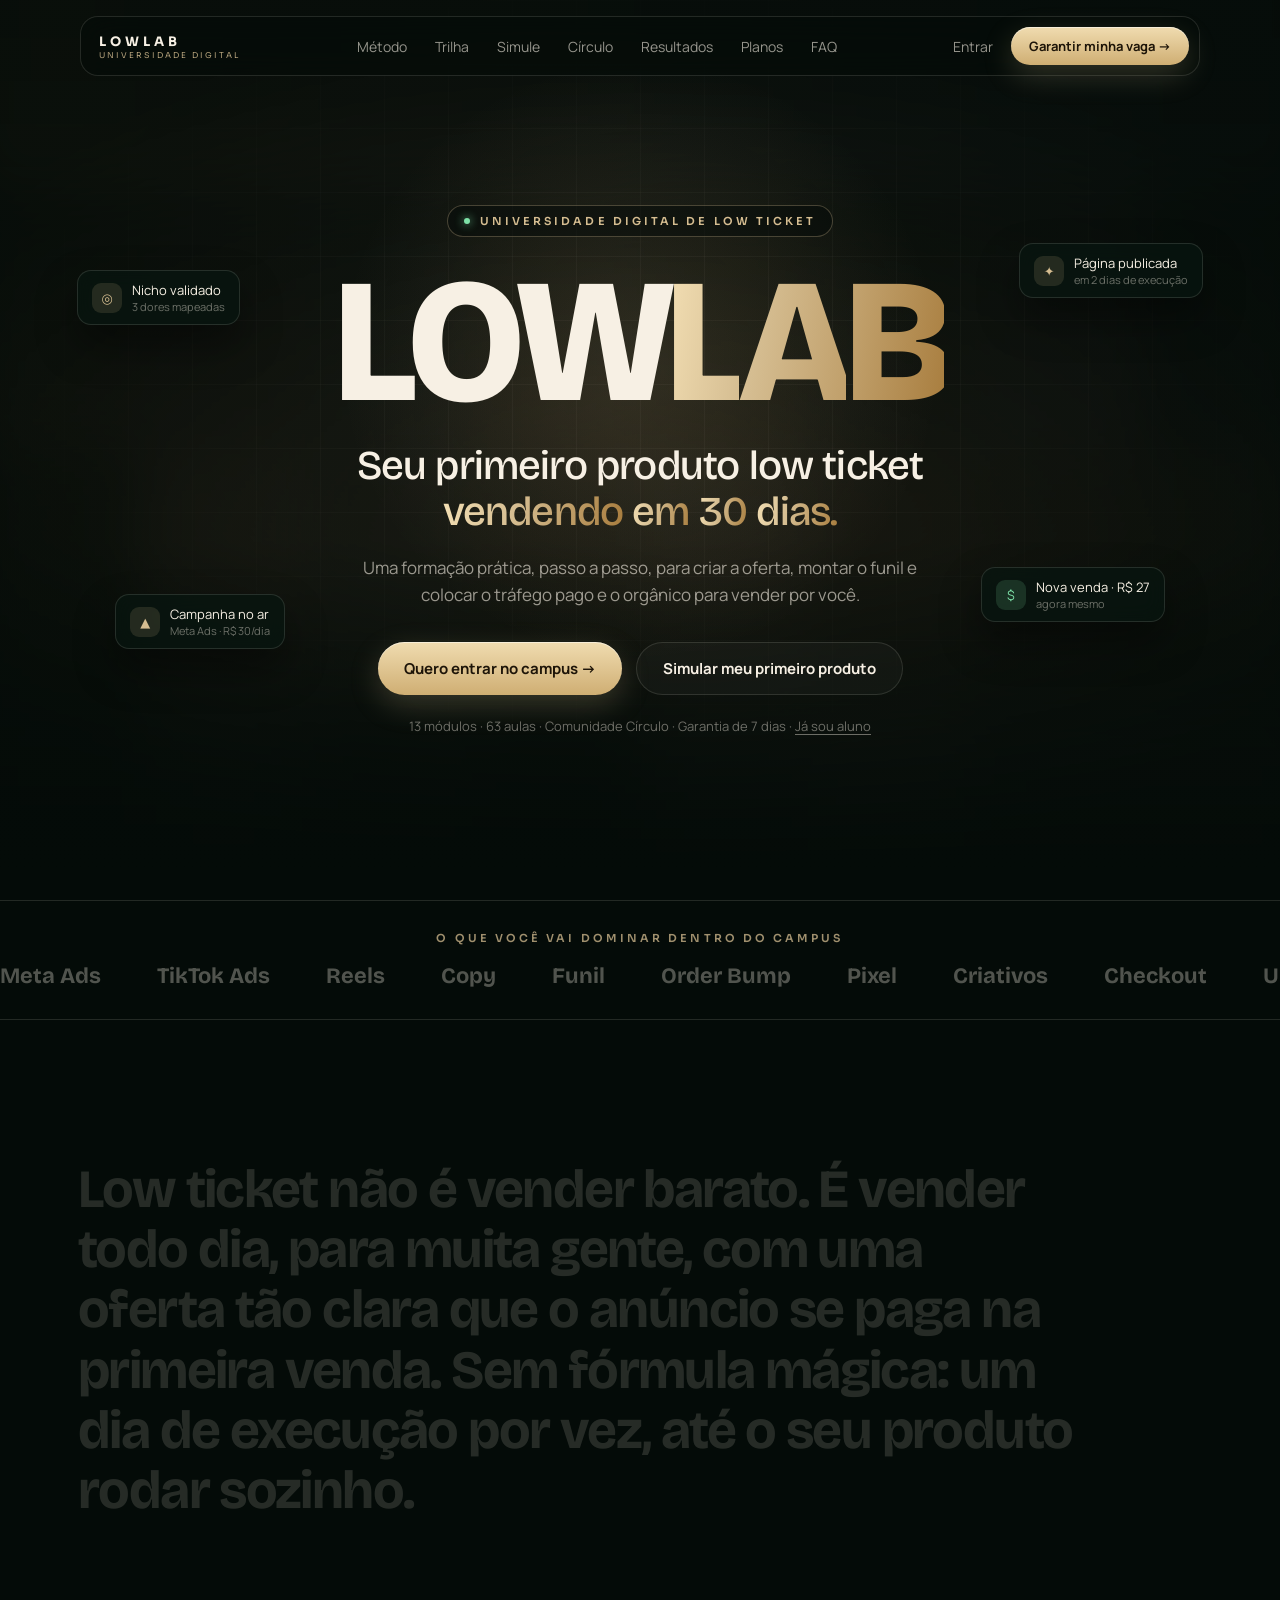
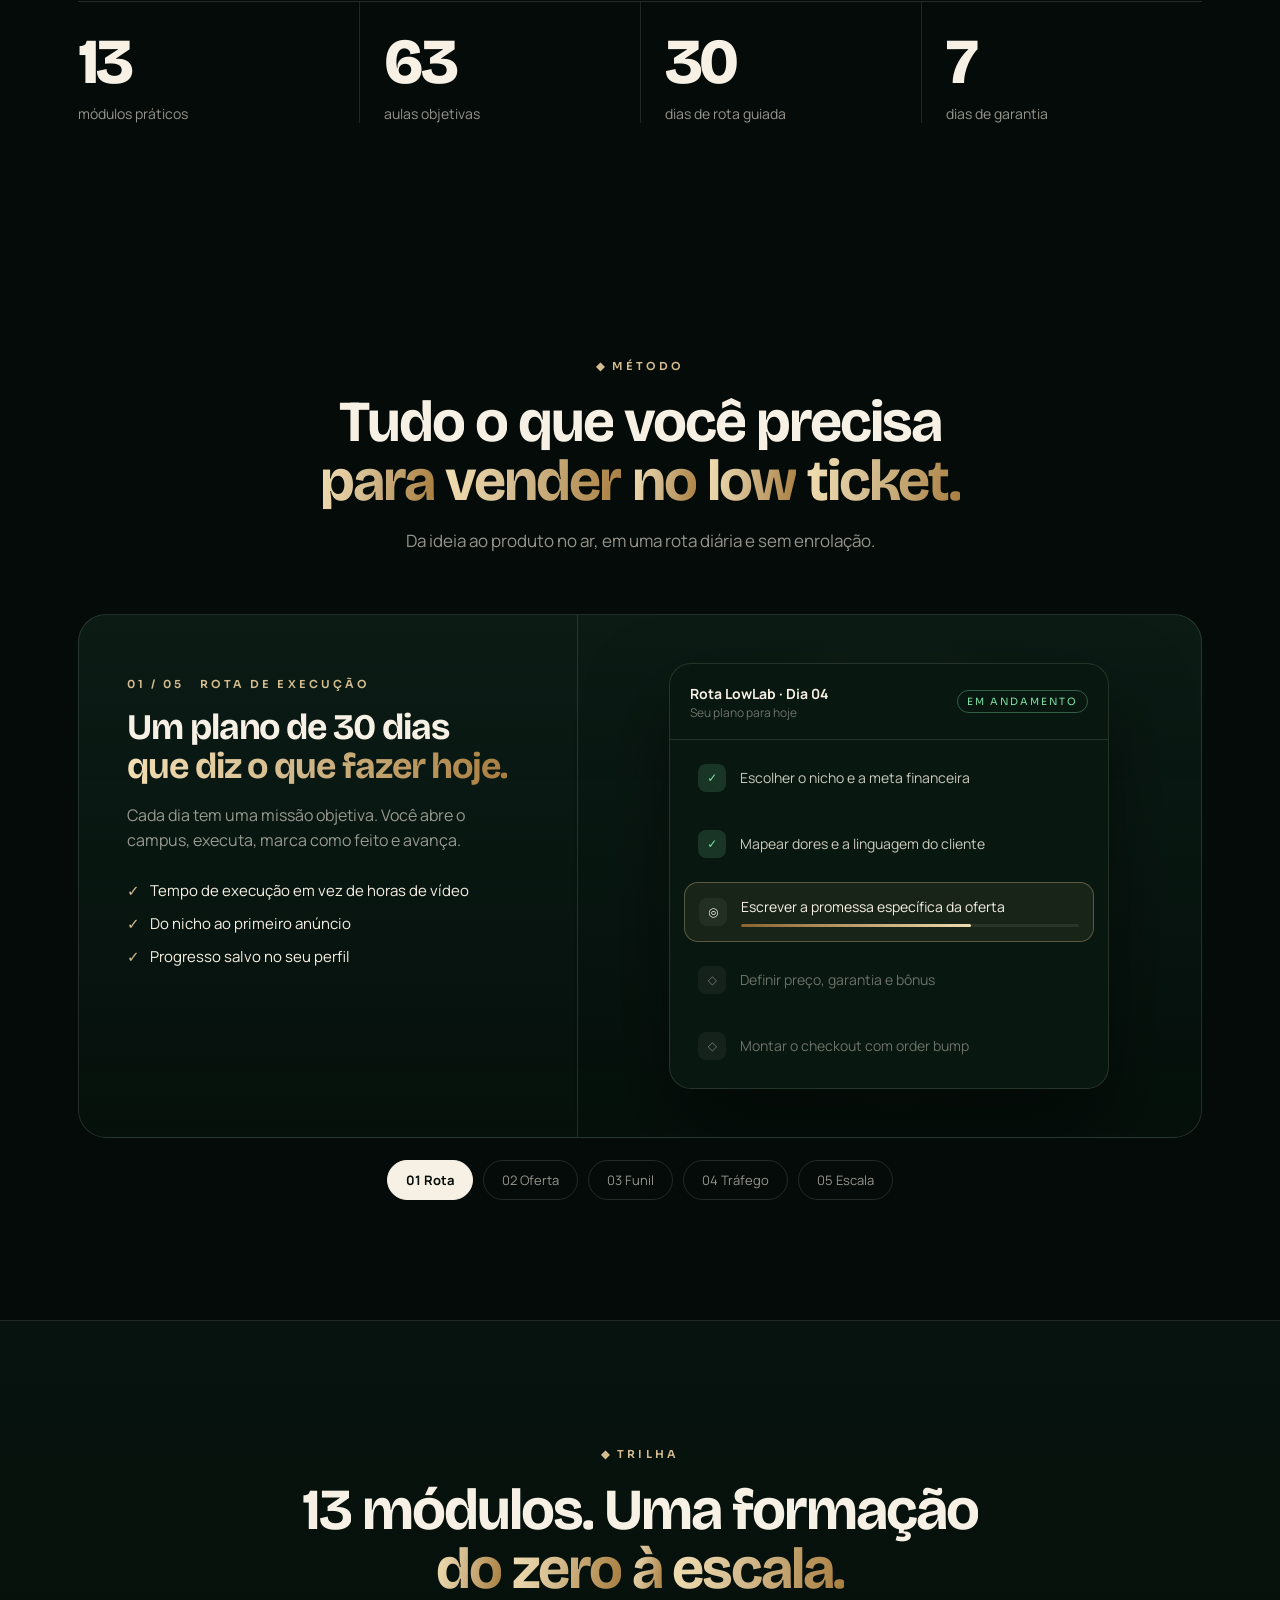
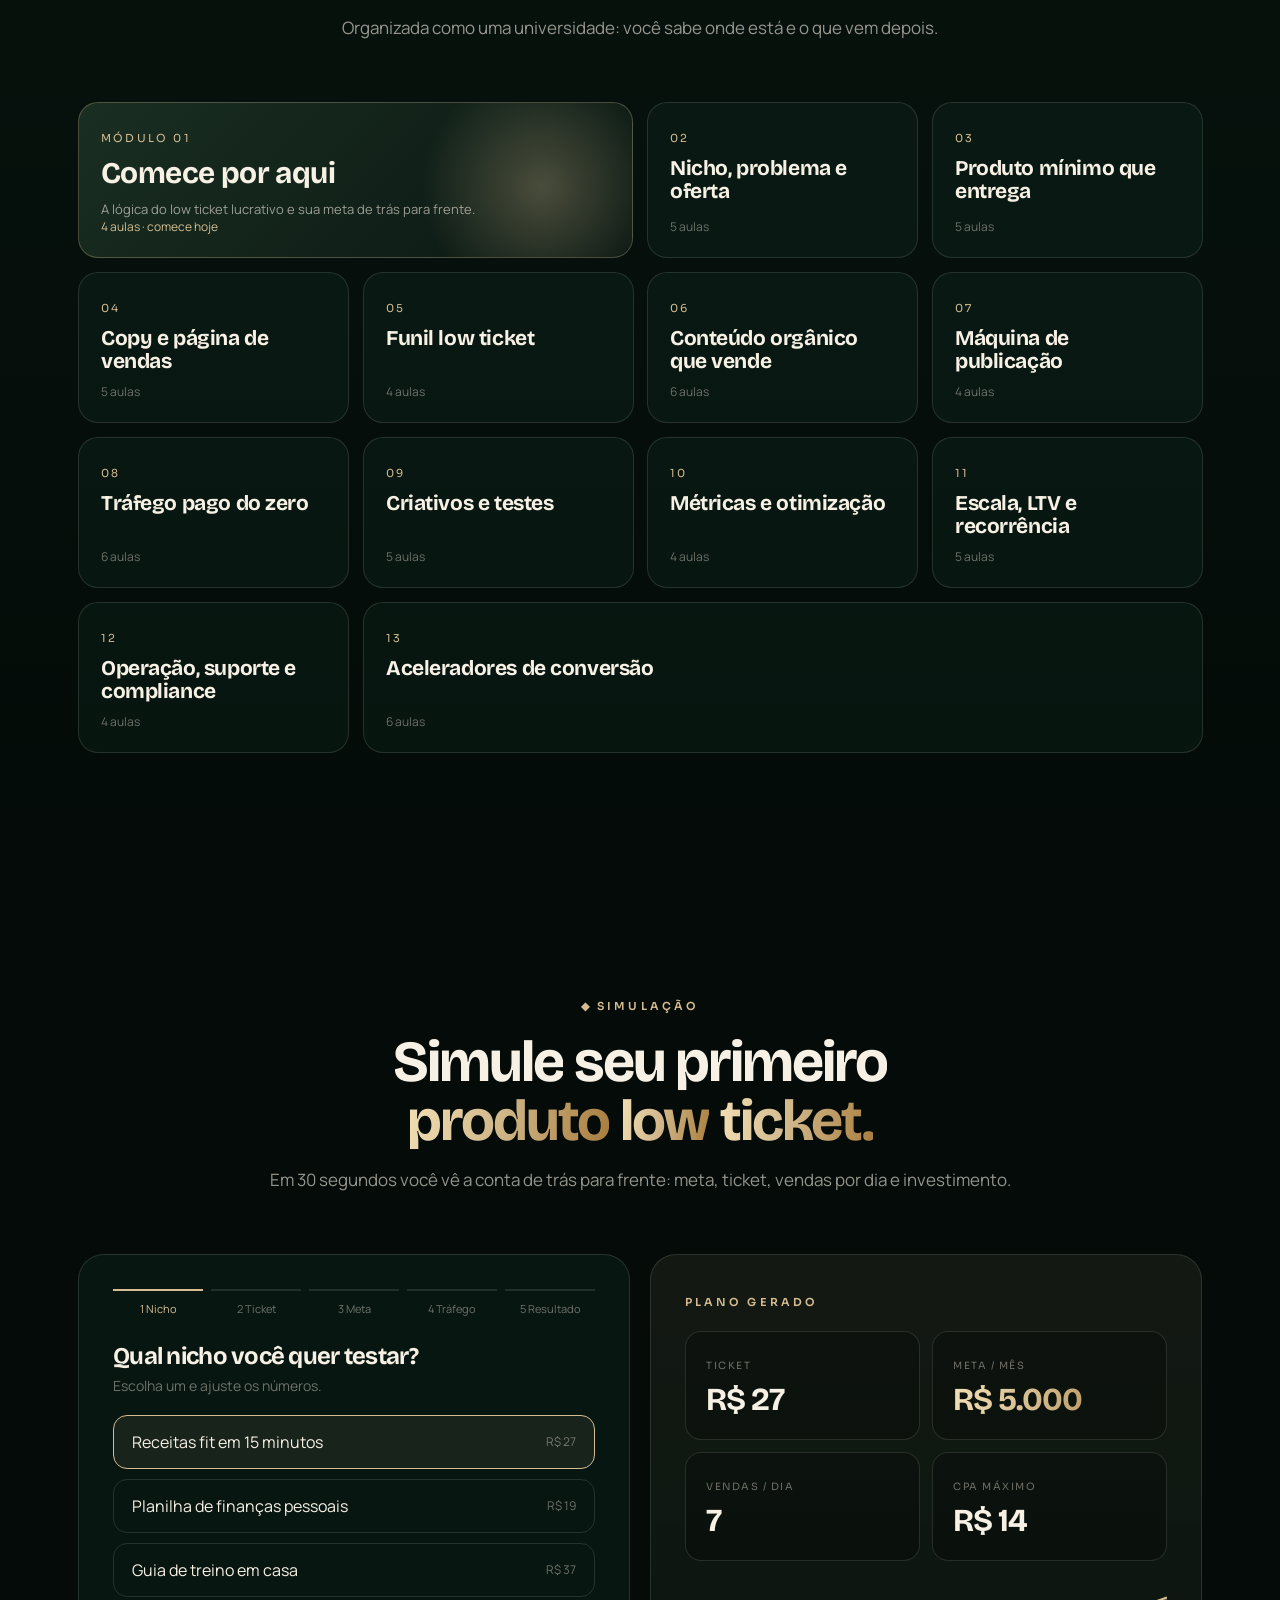
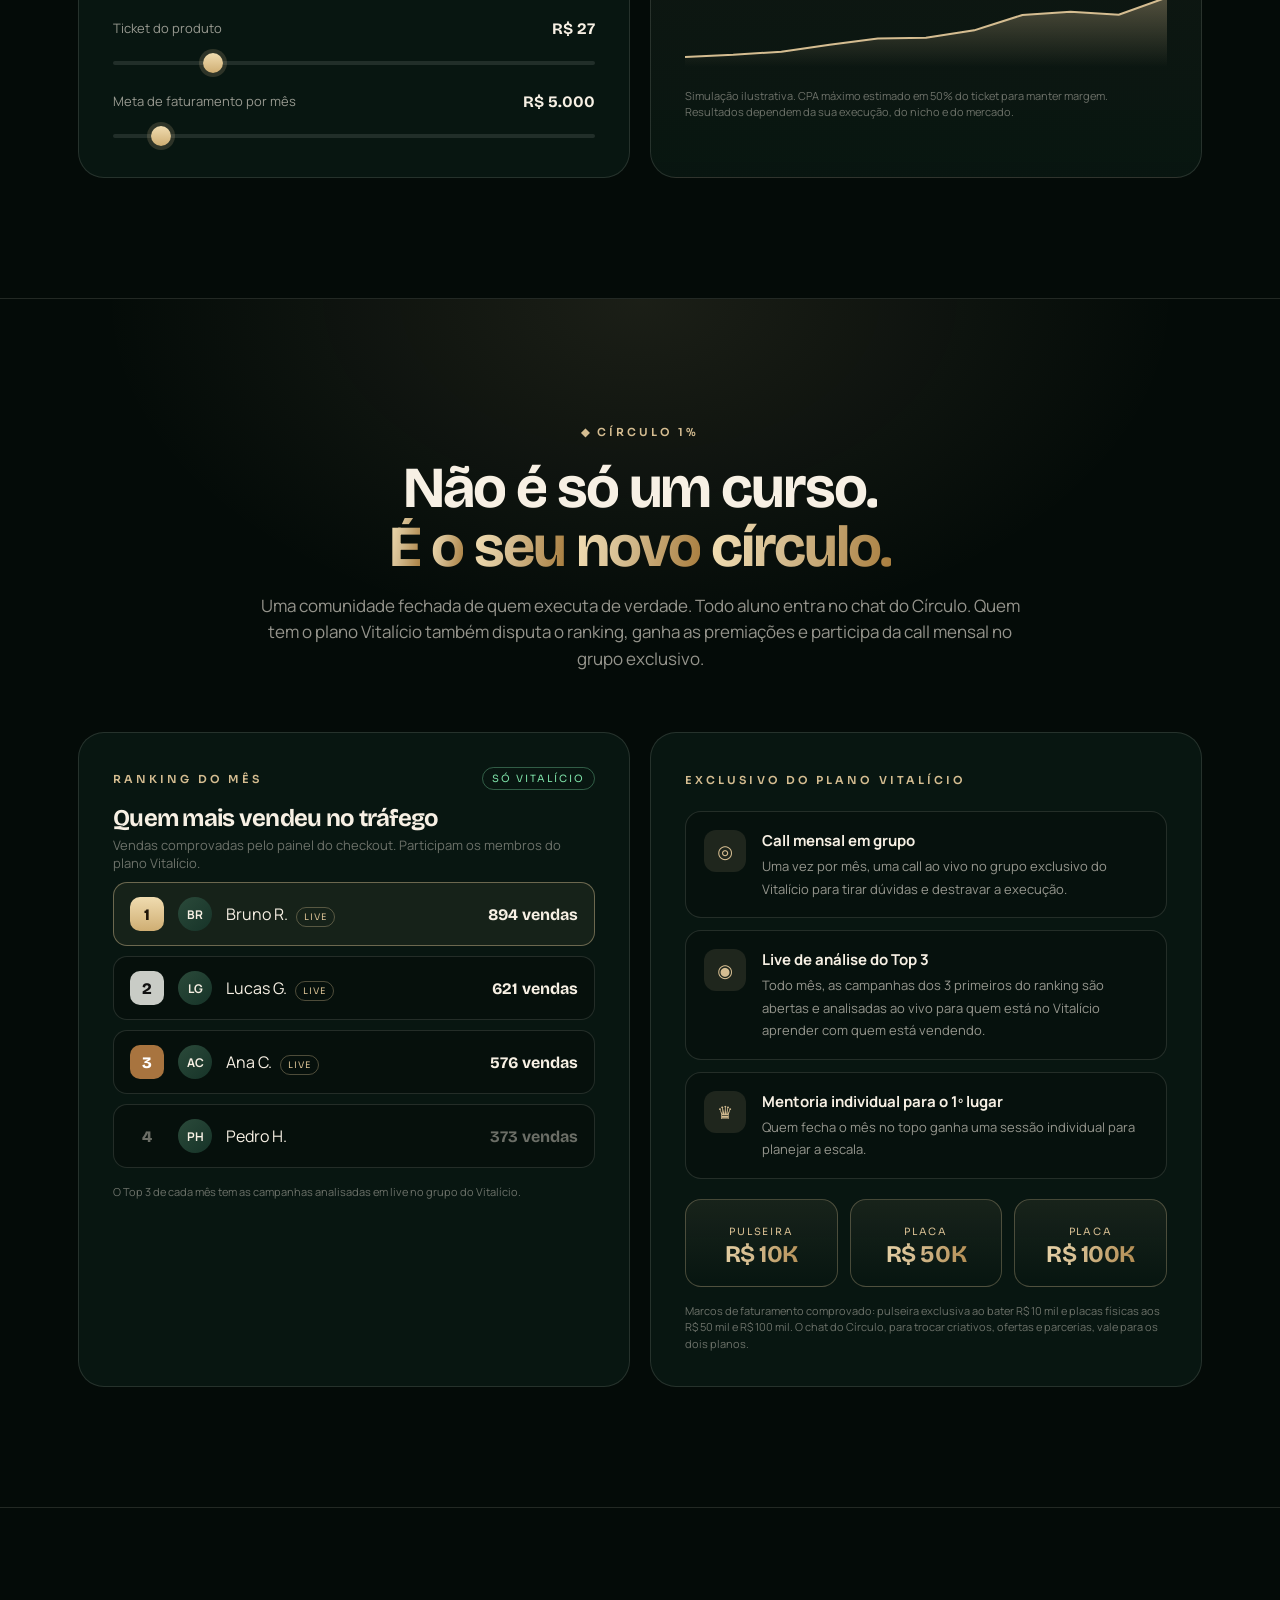
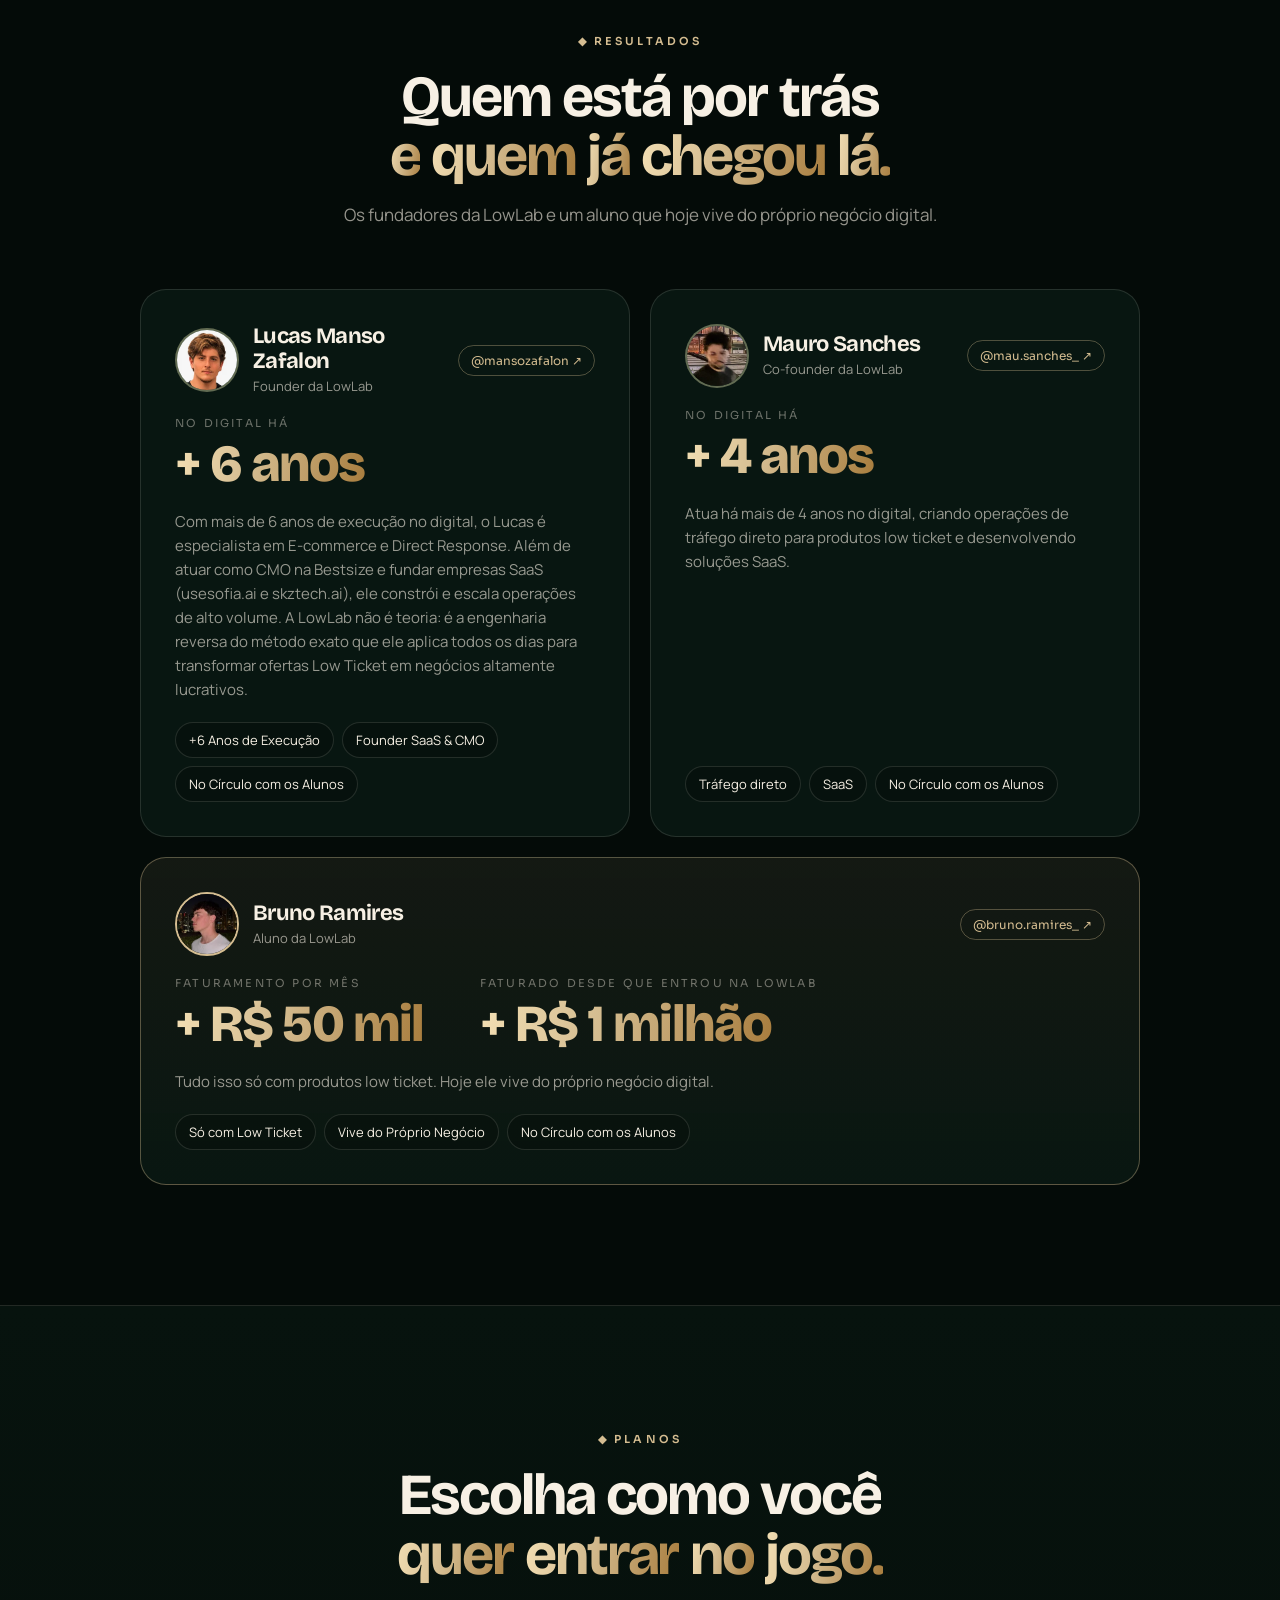
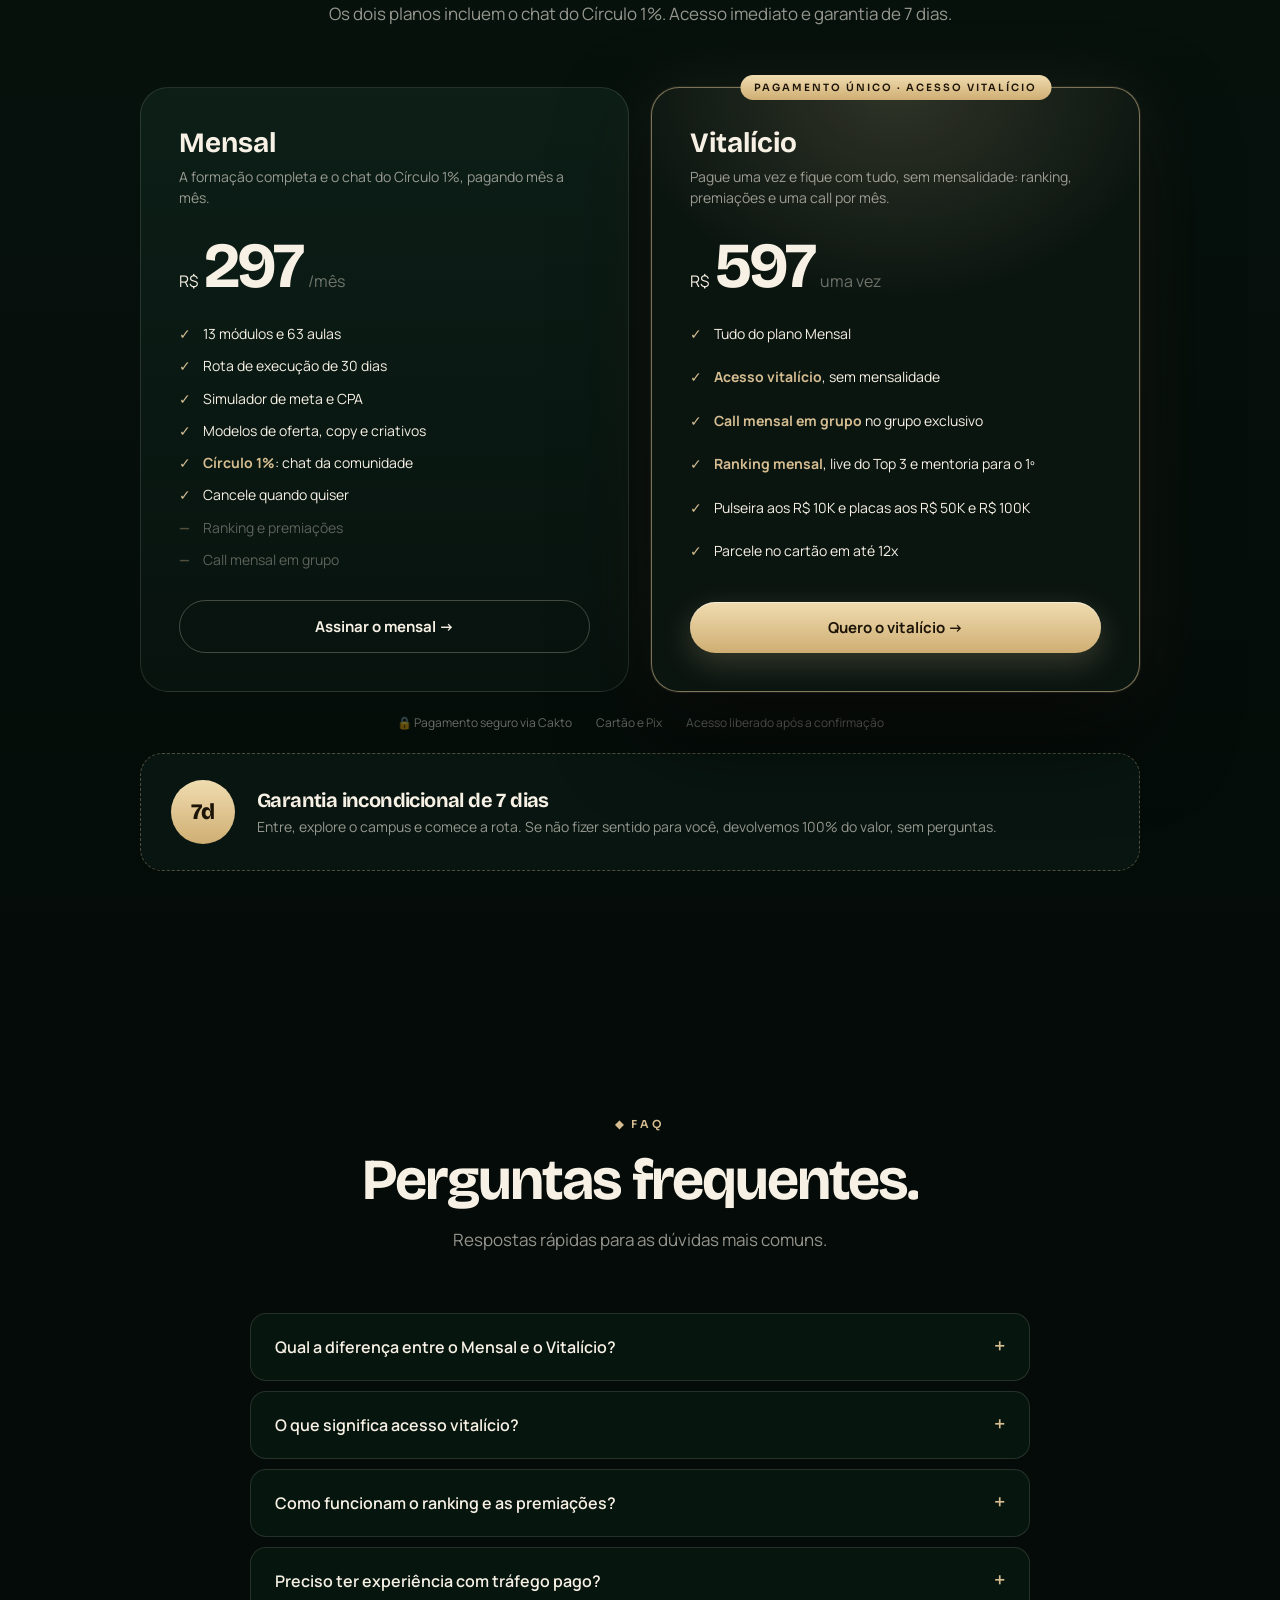
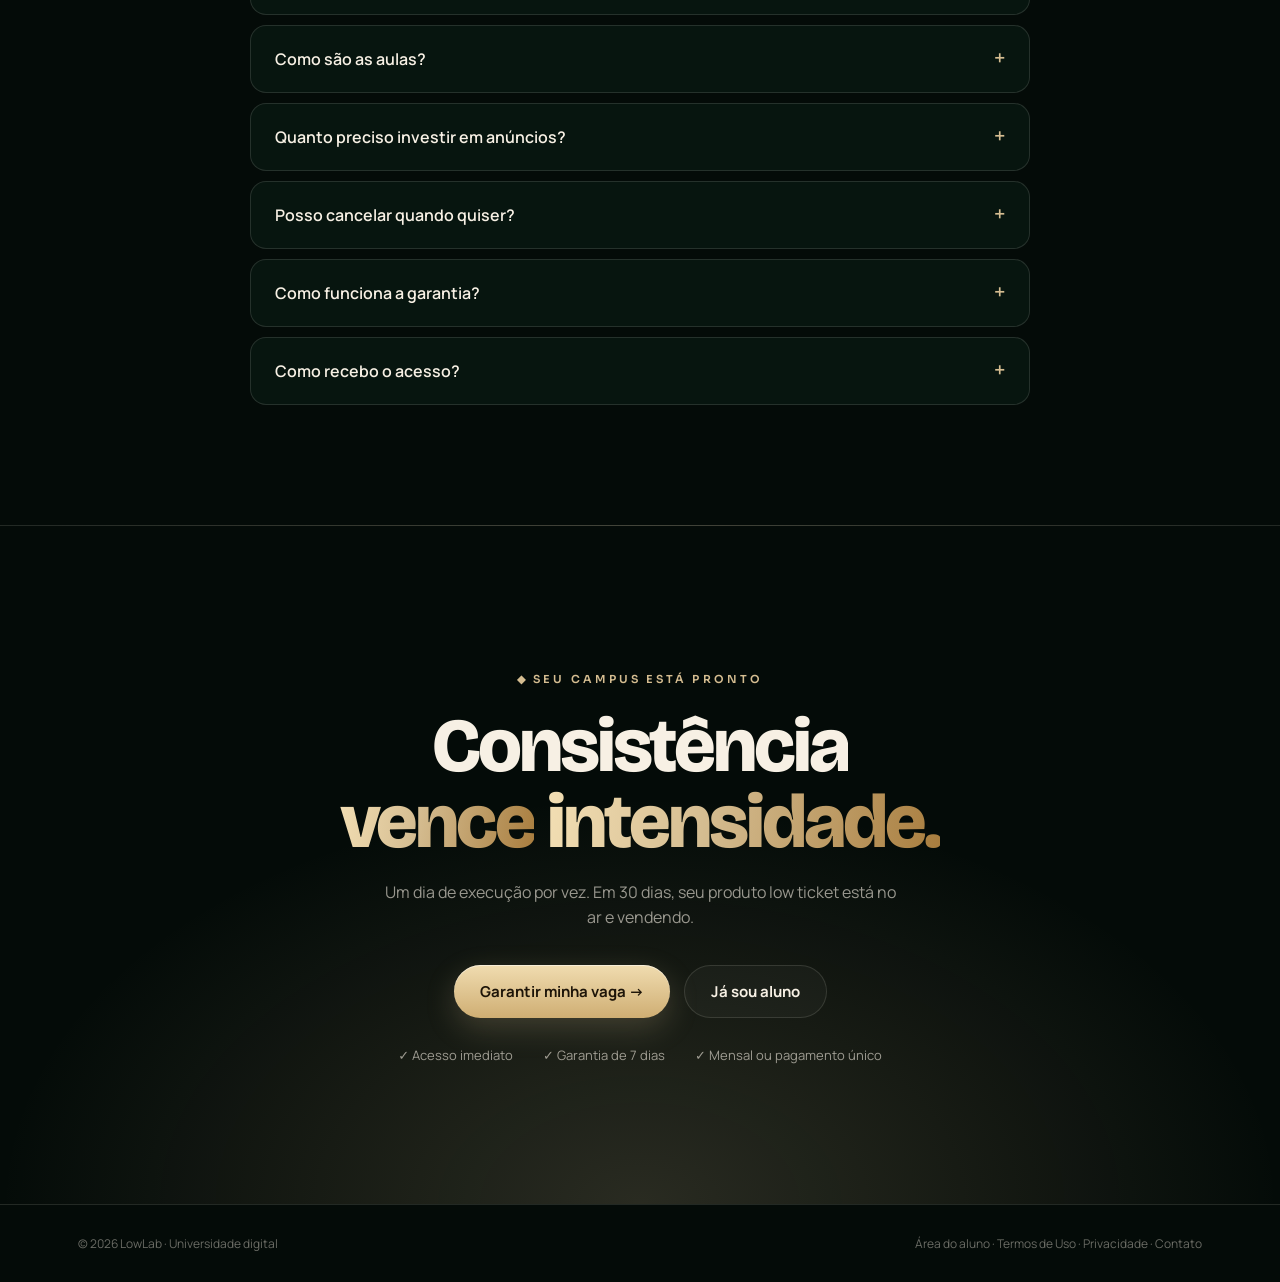
==== commit 406d36df: "Landing: destaques no card do Bruno" ====
--- a/index.html
+++ b/index.html
@@ -538,6 +538,7 @@
       <div class="case-top"><img class="case-photo" src="foto-bruno.webp" alt="Bruno Ramires" width="64" height="64" loading="lazy" decoding="async"><div><b class="disp case-name">Bruno Ramires</b><small>Aluno da LowLab</small></div><a class="case-ig" href="https://www.instagram.com/bruno.ramires_/" target="_blank" rel="noopener">@bruno.ramires_ ↗</a></div>
       <div class="case-stats"><div class="case-num"><small>Faturamento por mês</small><b class="gold disp">+ R$ 50 mil</b></div><div class="case-num"><small>Faturado desde que entrou na LowLab</small><b class="gold disp">+ R$ 1 milhão</b></div></div>
       <p>Tudo isso só com produtos low ticket. Hoje ele vive do próprio negócio digital.</p>
+      <div class="facts"><span>Só com Low Ticket</span><span>Vive do Próprio Negócio</span><span>No Círculo com os Alunos</span></div>
     </article>
   </div>
 </div></section>
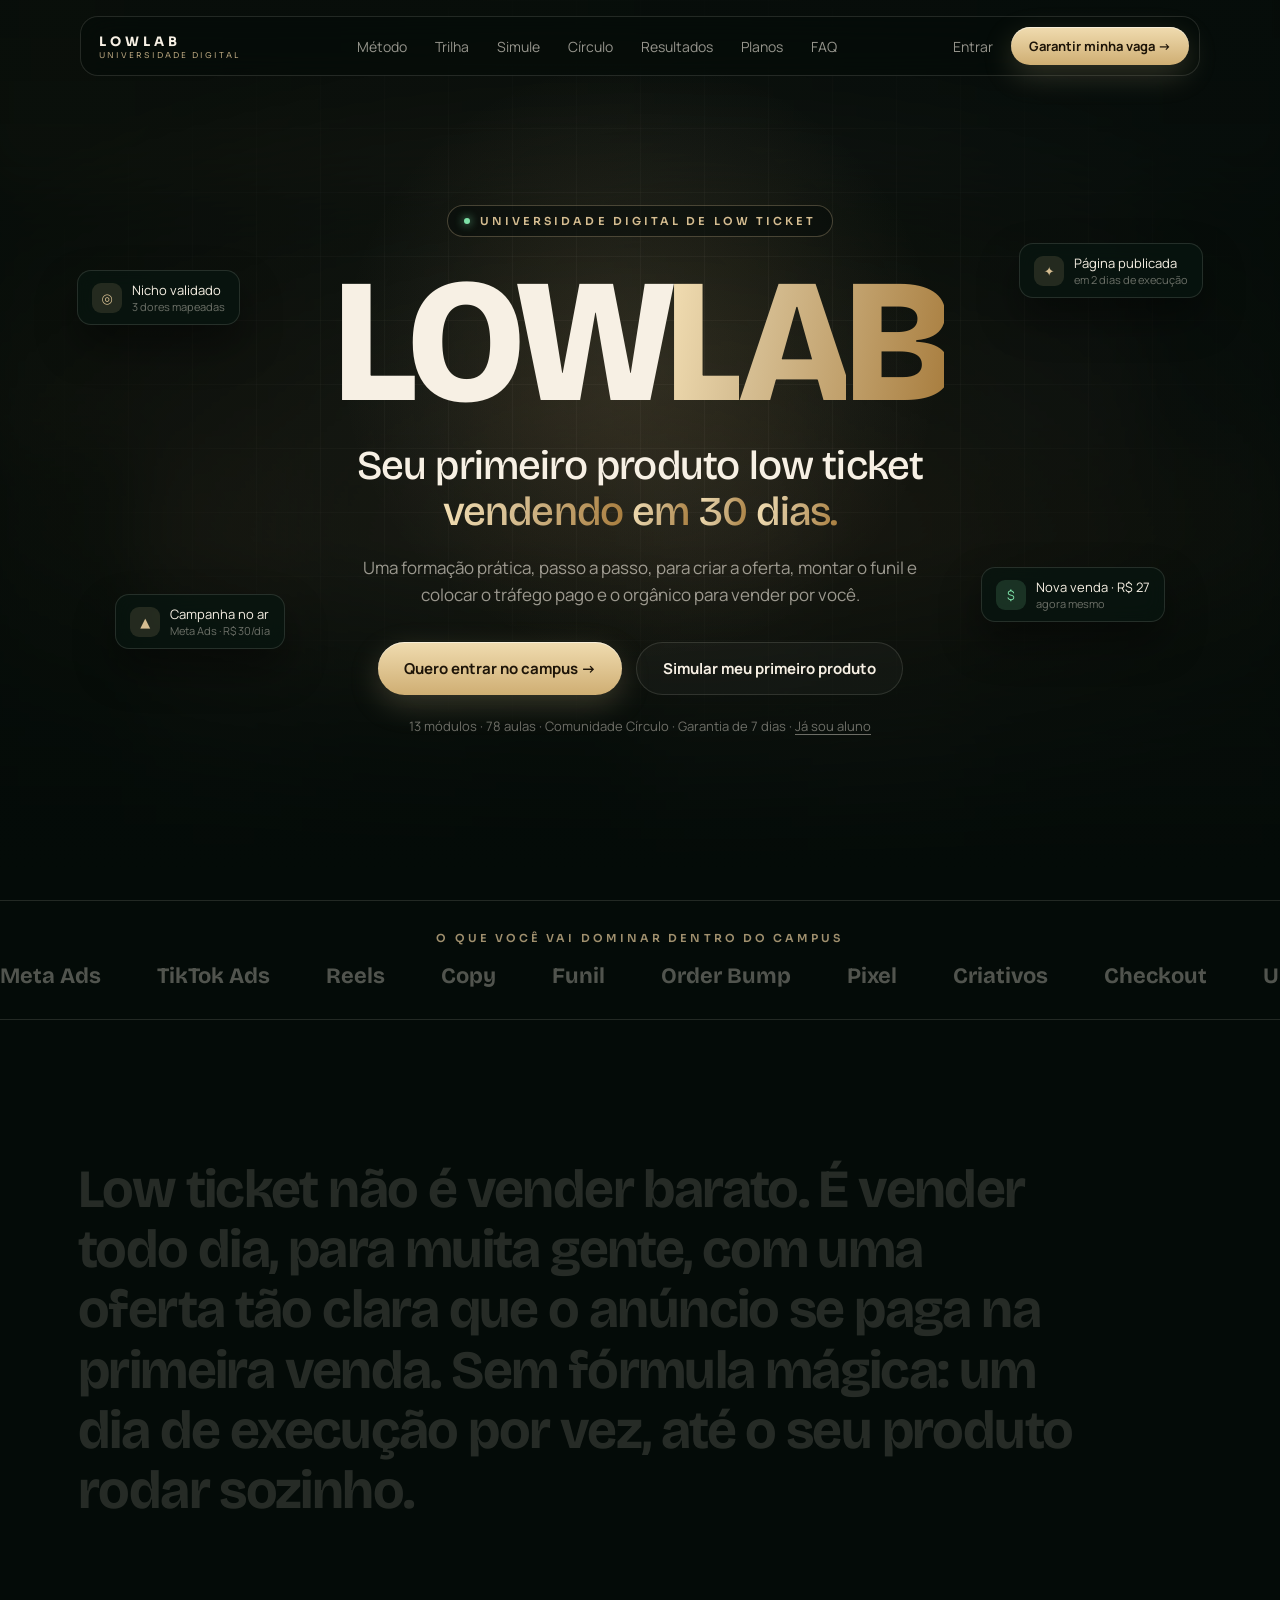
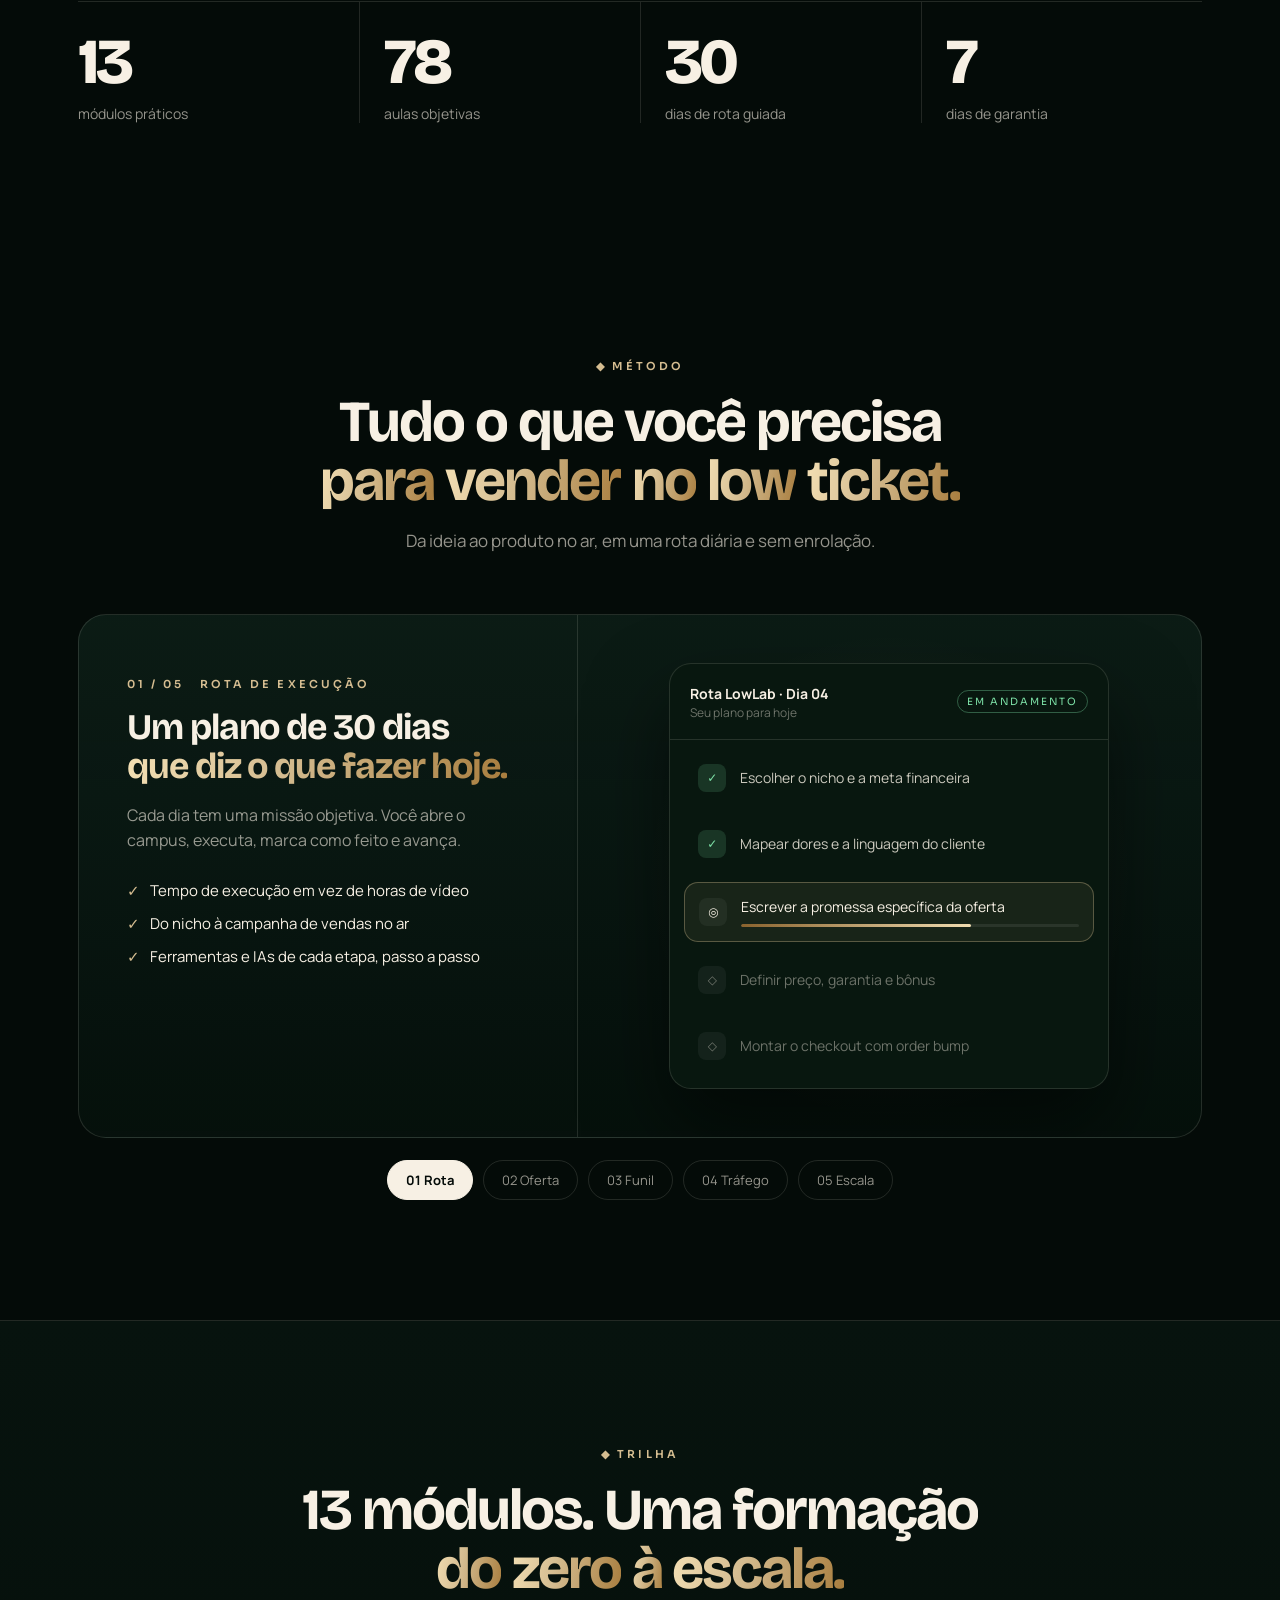
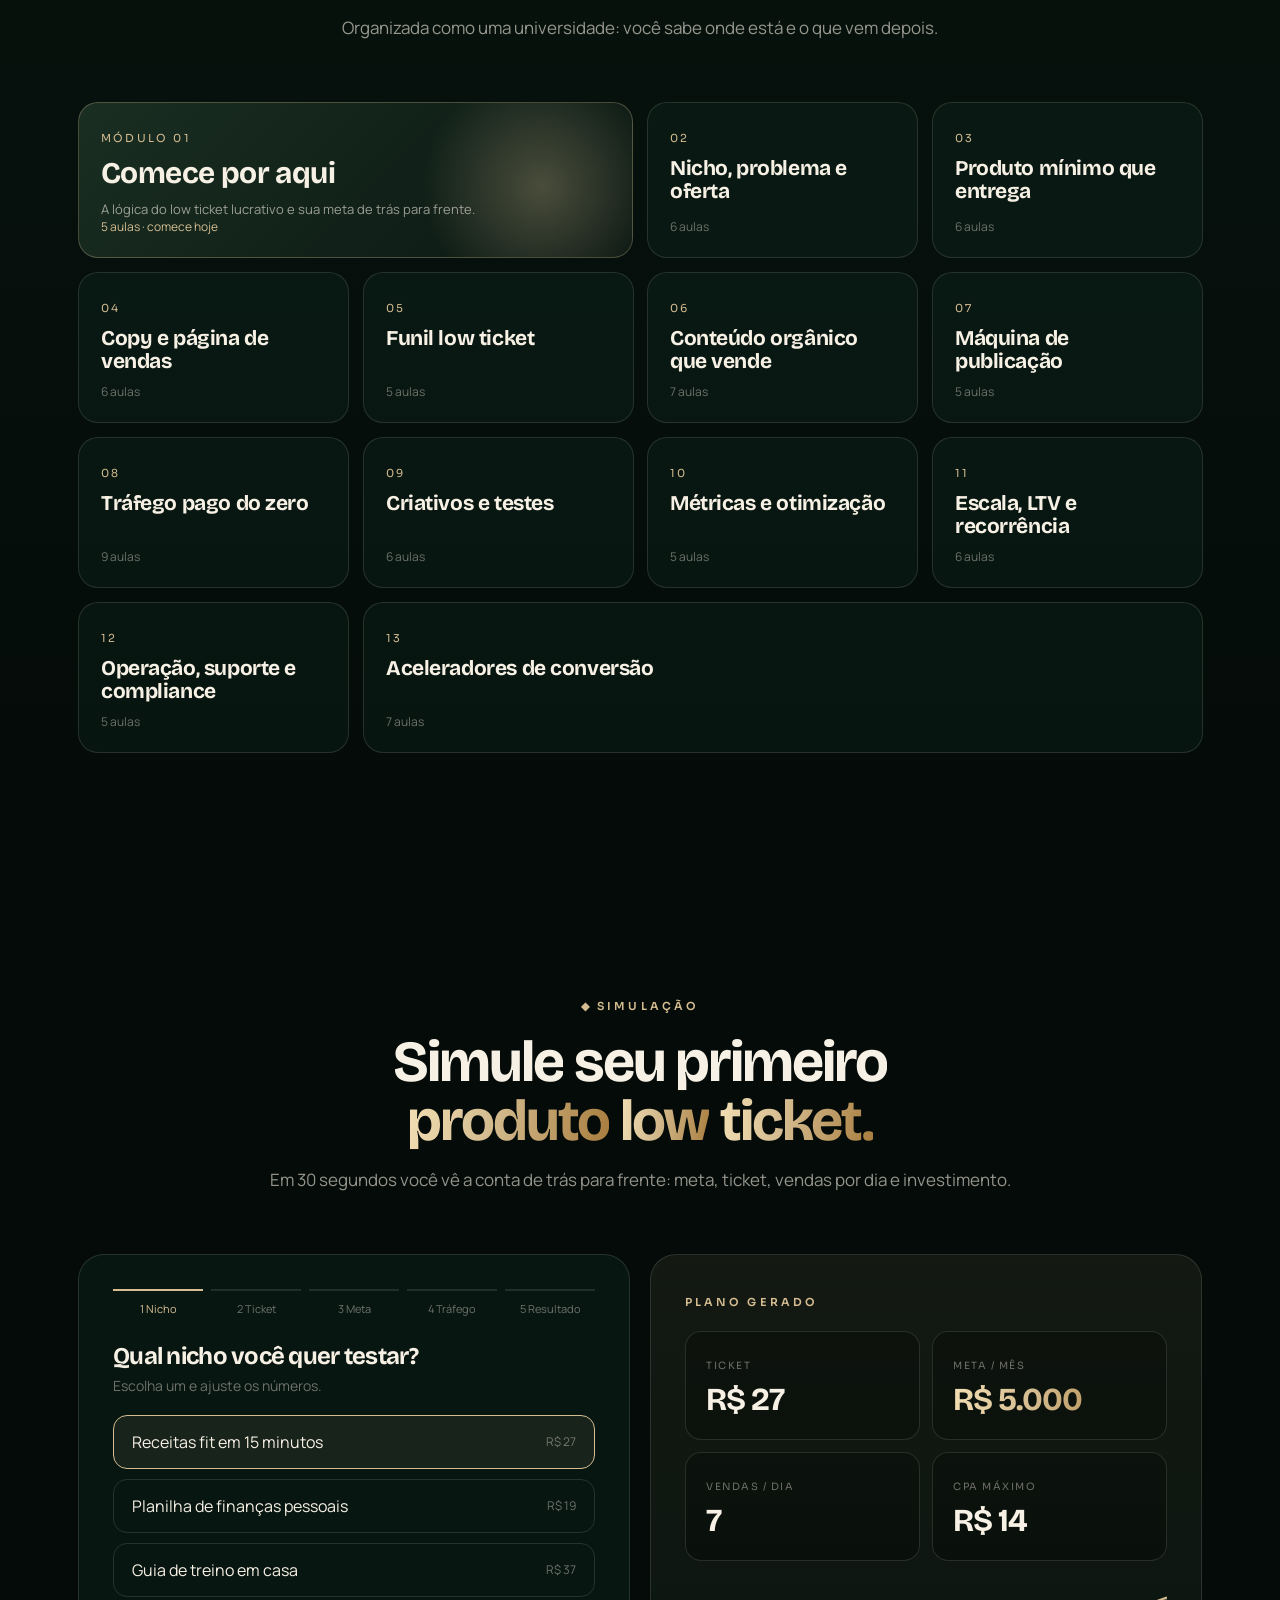
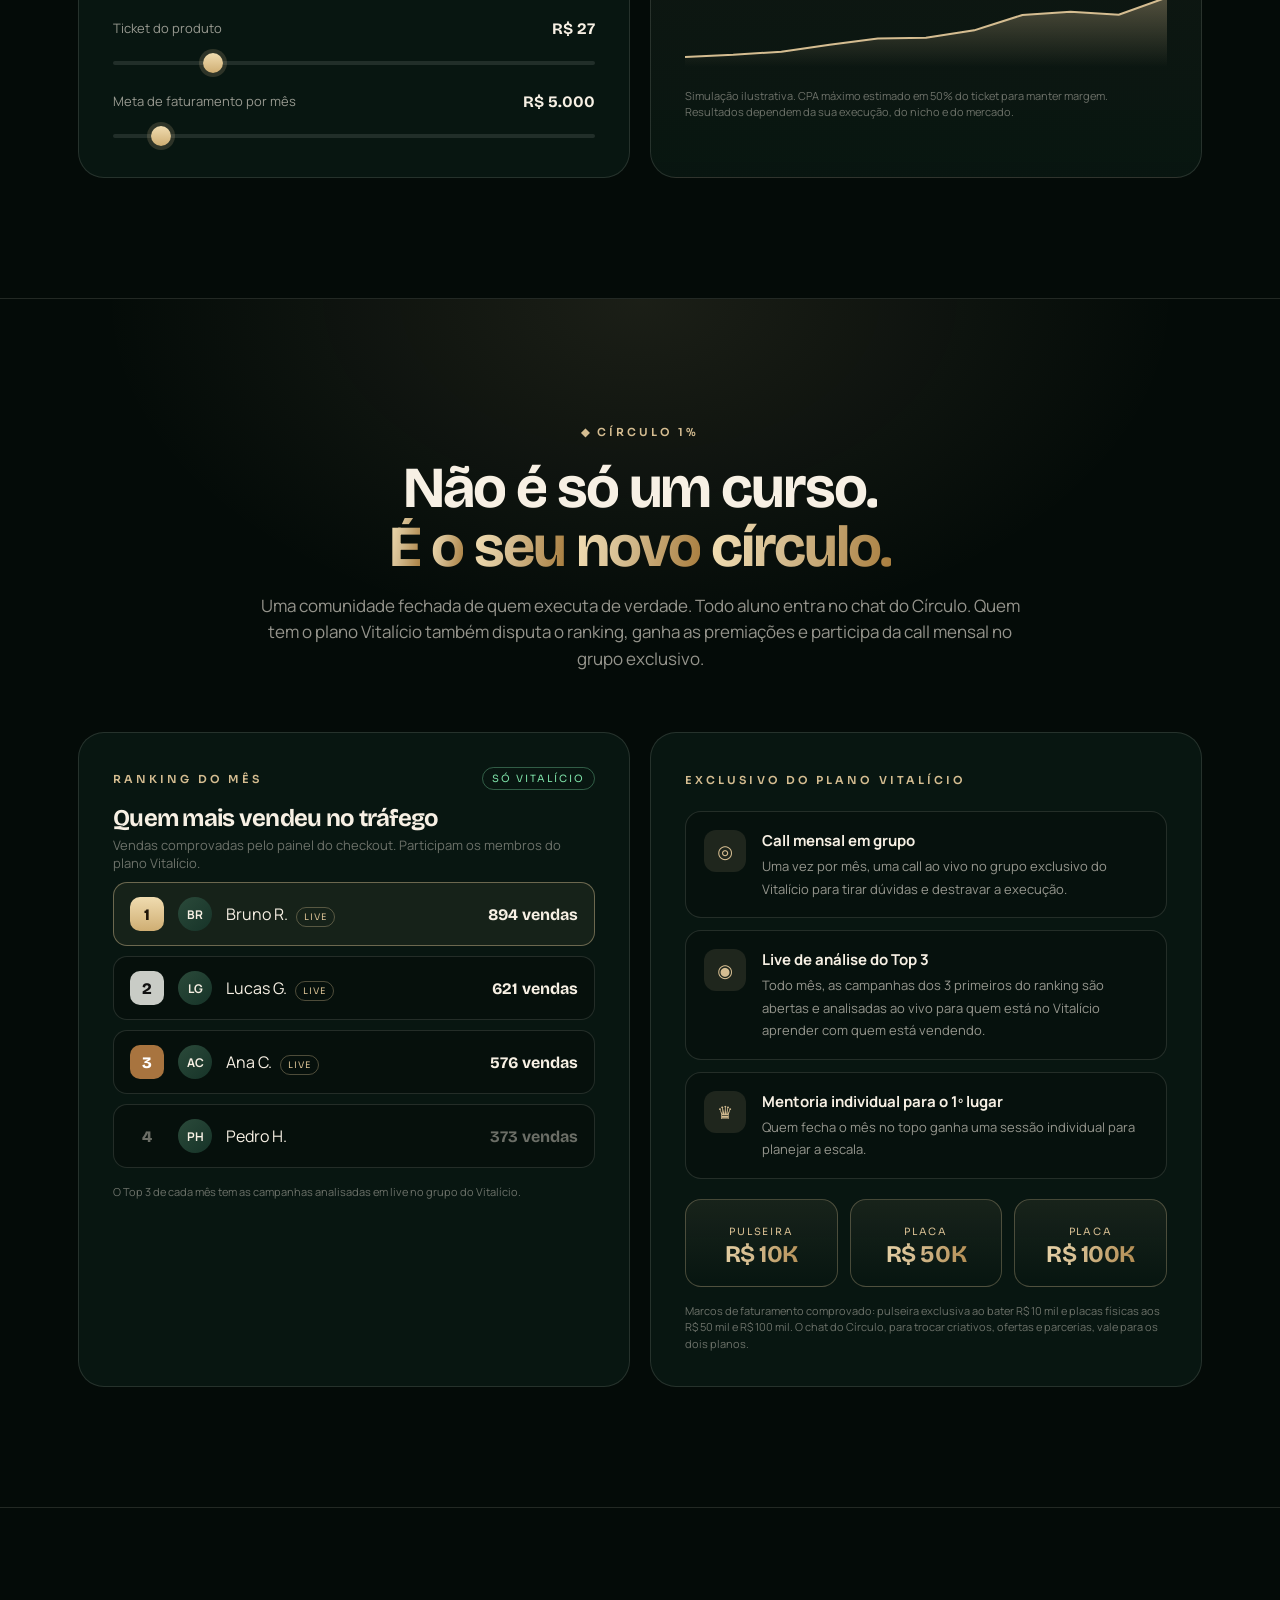
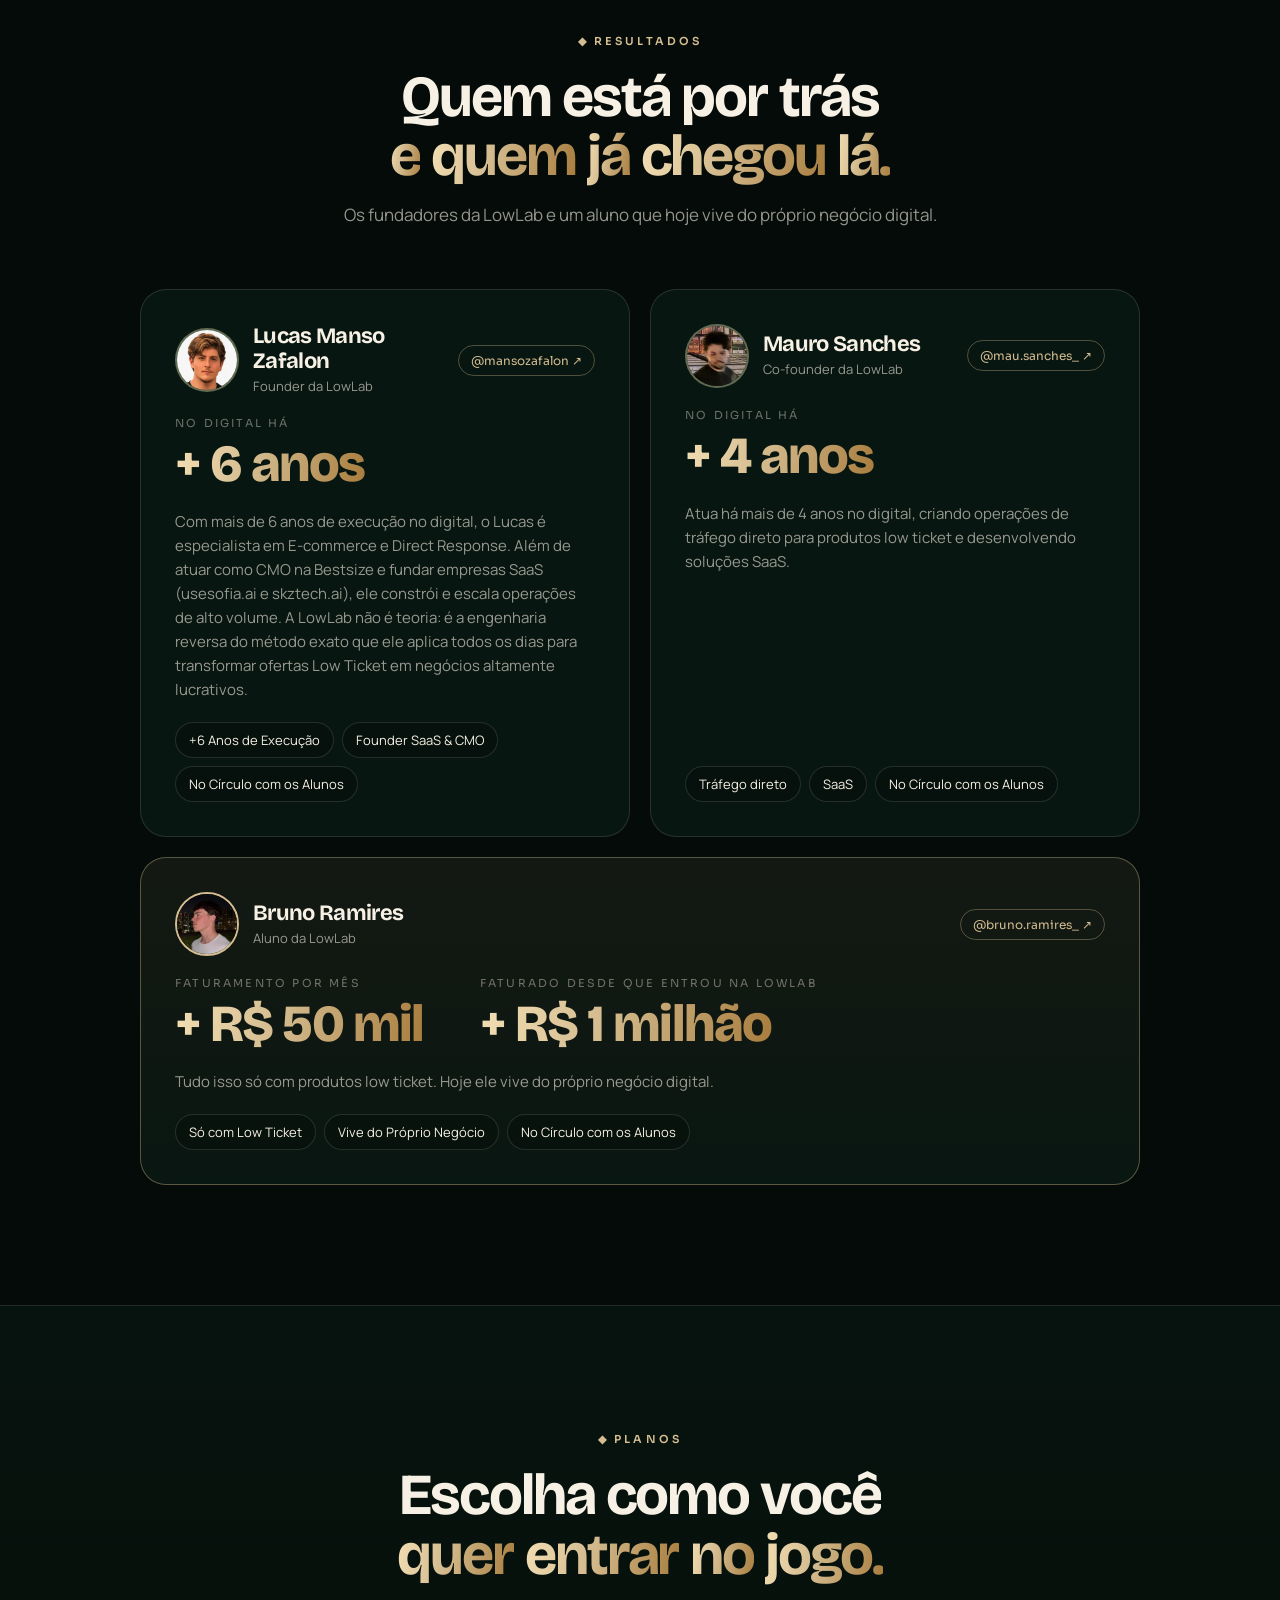
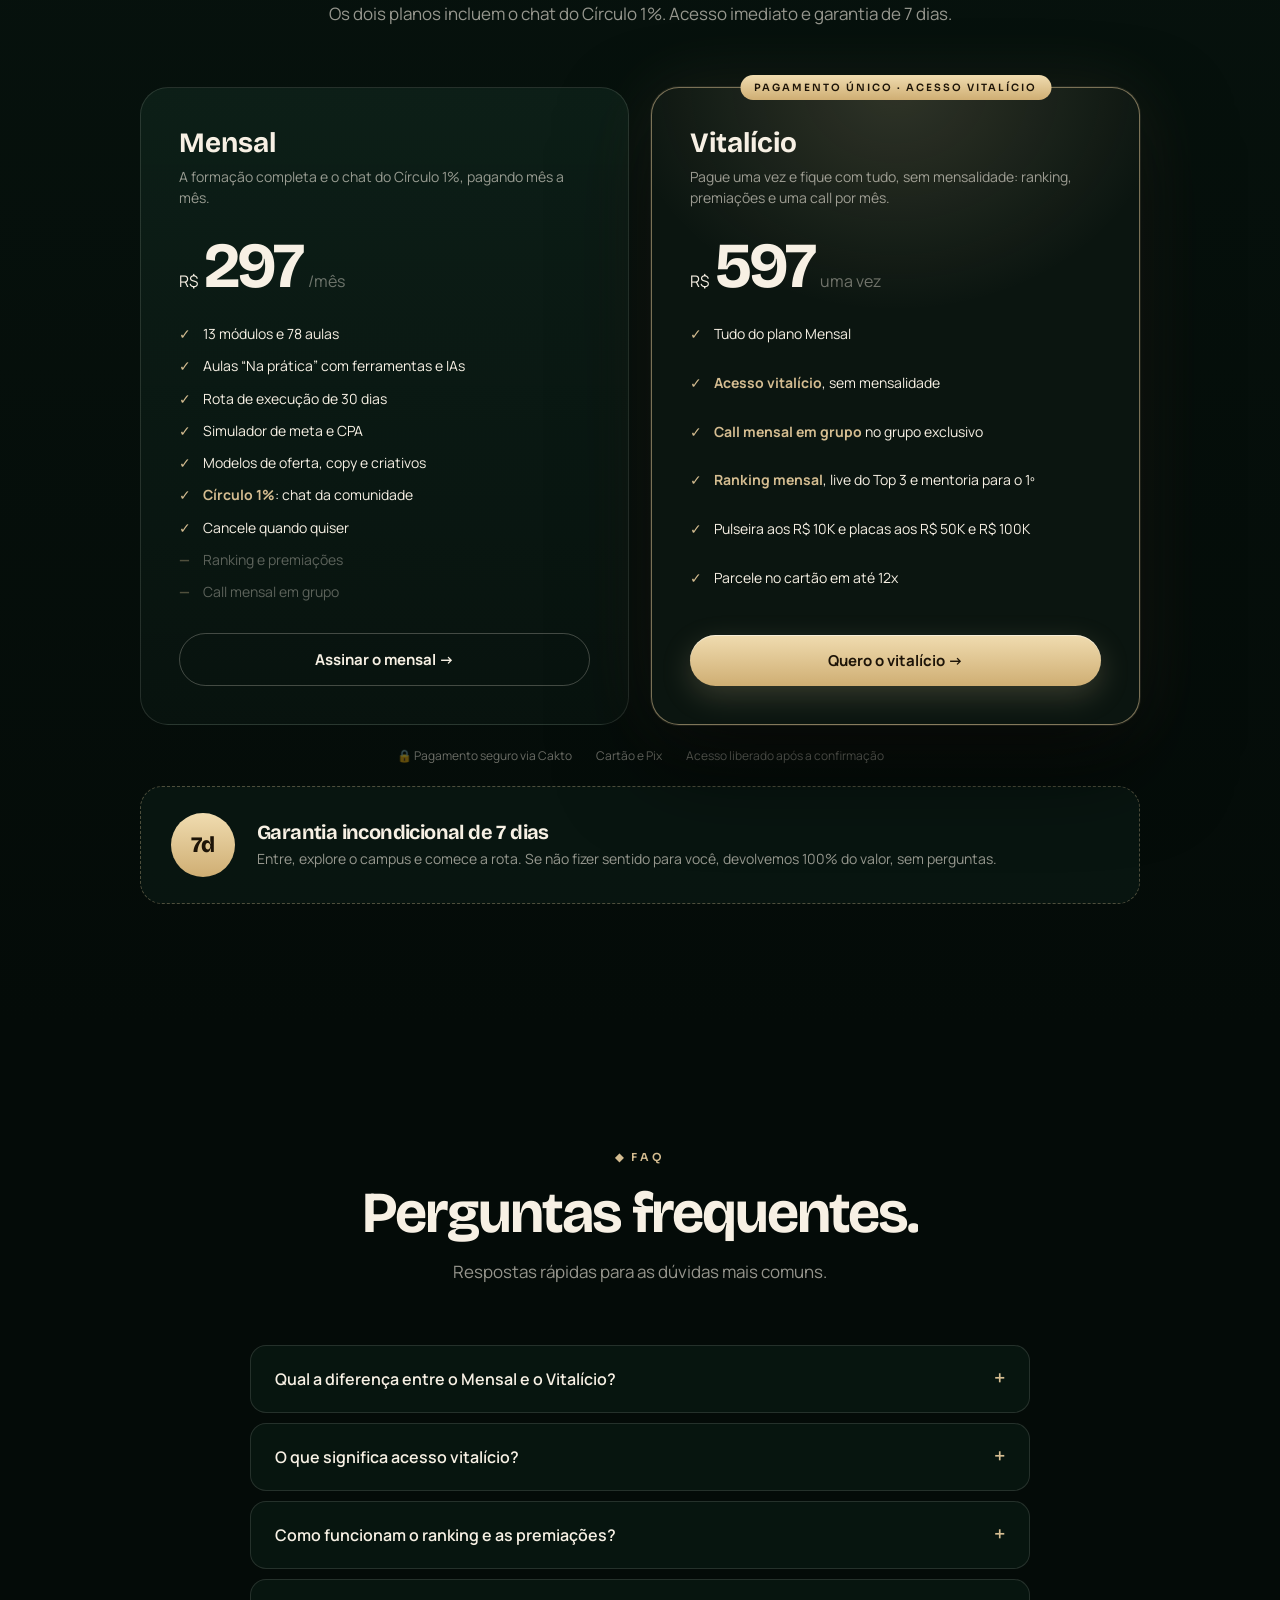
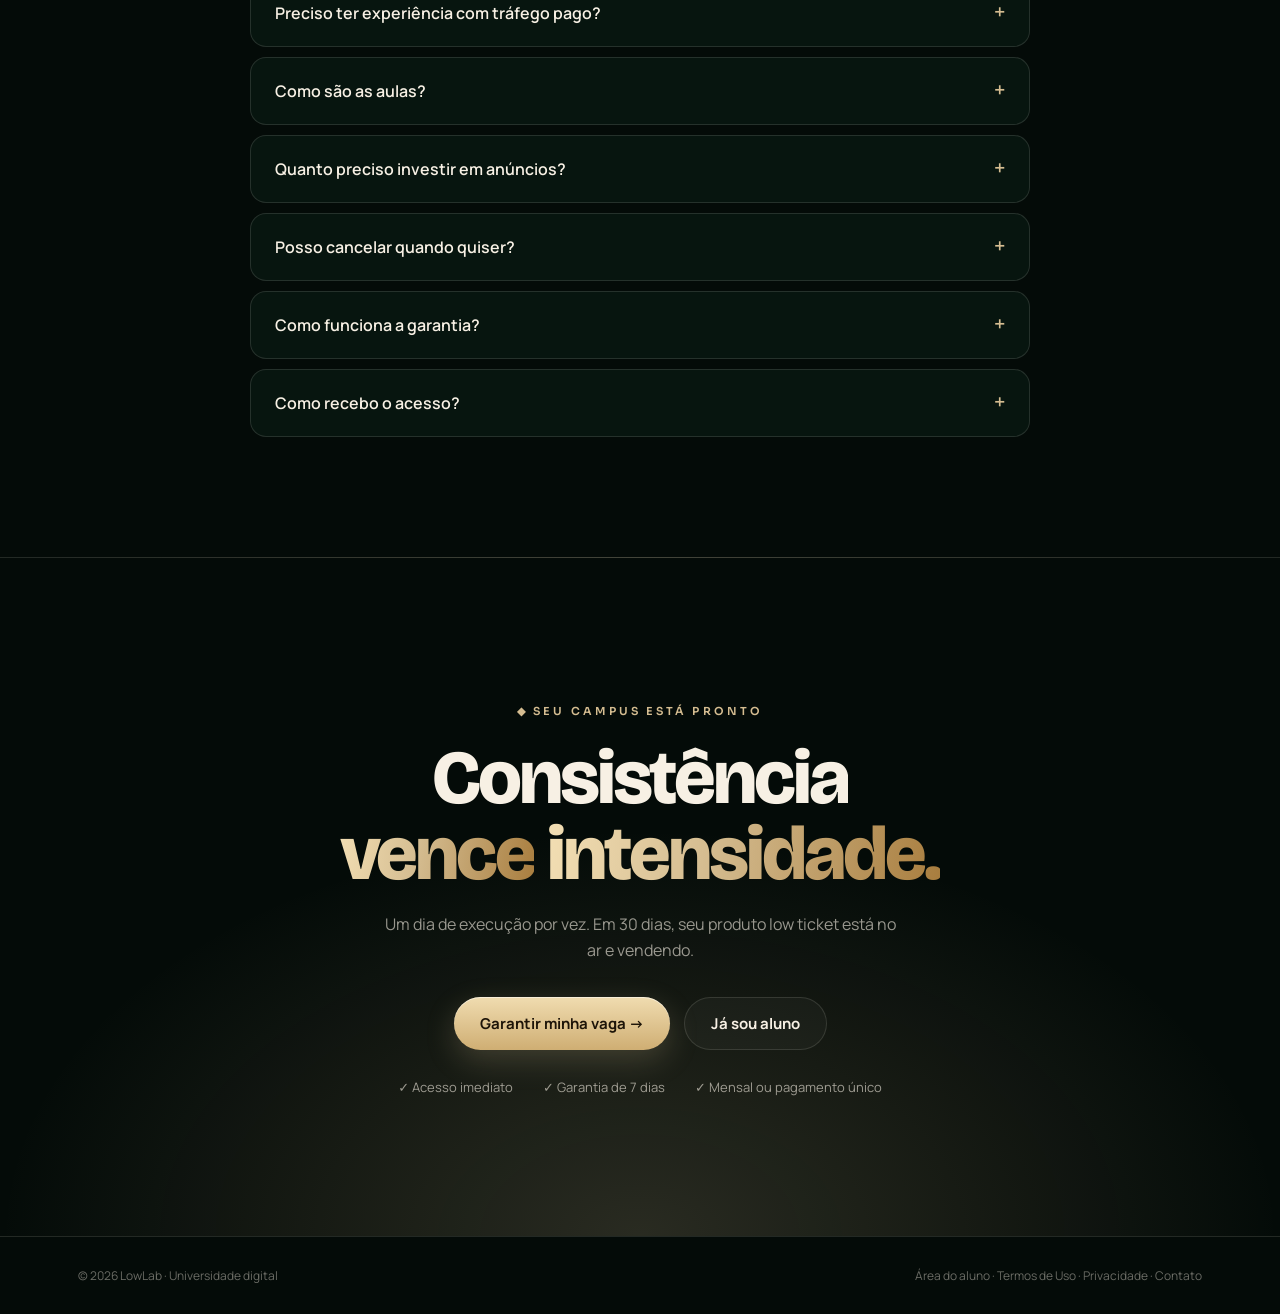
==== commit 89b65a48: "Landing: 78 aulas e aulas Na pratica com ferramentas e IAs" ====
--- a/index.html
+++ b/index.html
@@ -341,7 +341,7 @@
     <div class="sub split intro-split" style="--d:.75s">Seu primeiro produto low ticket<br><span class="gold">vendendo em 30 dias.</span></div>
     <p class="lead intro" style="--d:1.15s">Uma formação prática, passo a passo, para criar a oferta, montar o funil e colocar o tráfego pago e o orgânico para vender por você.</p>
     <div class="cta intro" style="--d:1.3s"><a class="btn btn-gold" href="#planos">Quero entrar no campus →</a><a class="btn btn-ghost" href="#simule">Simular meu primeiro produto</a></div>
-    <div class="micro intro" style="--d:1.45s">13 módulos · 63 aulas · Comunidade Círculo · Garantia de 7 dias · <a href="/campus/">Já sou aluno</a></div>
+    <div class="micro intro" style="--d:1.45s">13 módulos · 78 aulas · Comunidade Círculo · Garantia de 7 dias · <a href="/campus/">Já sou aluno</a></div>
   </div>
 </header>
 
@@ -358,7 +358,7 @@
   <p class="manif-text" id="manifText">Low ticket não é vender barato. É vender todo dia, para muita gente, com uma oferta tão clara que o anúncio se paga na primeira venda. Sem fórmula mágica: um dia de execução por vez, até o seu produto rodar sozinho.</p>
   <div class="stats">
     <div class="stat"><b data-count="13">0</b><span>módulos práticos</span></div>
-    <div class="stat"><b data-count="63">0</b><span>aulas objetivas</span></div>
+    <div class="stat"><b data-count="78">0</b><span>aulas objetivas</span></div>
     <div class="stat"><b data-count="30">0</b><span>dias de rota guiada</span></div>
     <div class="stat"><b data-count="7">0</b><span>dias de garantia</span></div>
   </div>
@@ -371,7 +371,7 @@
       <div class="l"><span class="eyebrow">01 / 05 &nbsp; Rota de execução</span>
         <h3>Um plano de 30 dias<br><span class="gold">que diz o que fazer hoje.</span></h3>
         <p>Cada dia tem uma missão objetiva. Você abre o campus, executa, marca como feito e avança.</p>
-        <ul class="checks"><li>Tempo de execução em vez de horas de vídeo</li><li>Do nicho ao primeiro anúncio</li><li>Progresso salvo no seu perfil</li></ul></div>
+        <ul class="checks"><li>Tempo de execução em vez de horas de vídeo</li><li>Do nicho à campanha de vendas no ar</li><li>Ferramentas e IAs de cada etapa, passo a passo</li></ul></div>
       <div class="r"><div class="card">
         <div class="top"><div><b>Rota LowLab · Dia 04</b><div>Seu plano para hoje</div></div><span class="live">EM ANDAMENTO</span></div>
         <div class="task done"><i>✓</i>Escolher o nicho e a meta financeira</div>
@@ -399,7 +399,7 @@
       <div class="l"><span class="eyebrow">03 / 05 &nbsp; Funil</span>
         <h3>Um funil enxuto<br><span class="gold">que aumenta o ticket.</span></h3>
         <p>Página, checkout, order bump e upsell. Cada etapa pensada para pagar o anúncio na primeira venda.</p>
-        <ul class="checks"><li>Copy e página de vendas</li><li>Order bump e upsell</li><li>Produto mínimo que entrega</li></ul></div>
+        <ul class="checks"><li>Copy e página no ar com IA</li><li>Checkout, order bump e upsell na Cakto</li><li>Produto mínimo feito com IA, Gamma e Canva</li></ul></div>
       <div class="r"><div class="card">
         <div class="top"><div><b>Funil LowLab</b><div>Ticket médio por etapa</div></div><span class="live">ATIVO</span></div>
         <div class="task done"><i>1</i>Página de vendas · conversão 3,1%</div>
@@ -413,25 +413,25 @@
       <div class="l"><span class="eyebrow">04 / 05 &nbsp; Tráfego</span>
         <h3>Tráfego pago e orgânico<br><span class="gold">trabalhando juntos.</span></h3>
         <p>Você aprende a subir campanhas do zero, testar criativos e publicar conteúdo que vende todos os dias.</p>
-        <ul class="checks"><li>Tráfego pago do zero</li><li>Criativos e testes</li><li>Máquina de publicação no orgânico</li></ul></div>
+        <ul class="checks"><li>Meta Ads, Google Ads e TikTok Ads passo a passo</li><li>Criativos com IA e testes</li><li>Máquina de publicação no orgânico</li></ul></div>
       <div class="r"><div class="card">
         <div class="top"><div><b>Painel de campanha</b><div>Últimos 7 dias</div></div><span class="live">AO VIVO</span></div>
         <div class="task done"><i>▲</i>Criativo A · CTR 2,4% · vencedor</div>
         <div class="task"><i>▼</i>Criativo B · CTR 0,9% · pausado</div>
         <div class="task on"><i>◎</i><div style="flex:1">CPA atual R$ 11,80 · meta R$ 14<div class="bar"><b></b></div></div></div>
         <div class="task done"><i>✓</i>Reels do dia publicado</div>
-        <div class="task"><i>◇</i>Duplicar campanha vencedora</div>
+        <div class="task"><i>◇</i>Novo criativo na campanha vencedora</div>
       </div></div>
     </div>
     <div class="pane" data-pane="4">
       <div class="l"><span class="eyebrow">05 / 05 &nbsp; Escala</span>
         <h3>Do primeiro lucro<br><span class="gold">à operação que escala.</span></h3>
         <p>Métricas, otimização, LTV e recorrência. Você aprende a crescer sem perder a margem.</p>
-        <ul class="checks"><li>Métricas e otimização</li><li>Escala, LTV e recorrência</li><li>Operação, suporte e compliance</li></ul></div>
+        <ul class="checks"><li>Métricas com UTMify e painel semanal</li><li>Escala, LTV e recorrência</li><li>Operação, nota fiscal e automações</li></ul></div>
       <div class="r"><div class="card">
         <div class="top"><div><b>Plano de escala</b><div>Próximos 30 dias</div></div><span class="live">META</span></div>
         <div class="task done"><i>✓</i>ROAS estável acima de 1,8 por 7 dias</div>
-        <div class="task on"><i>◎</i><div style="flex:1">Aumentar orçamento em 20% ao dia<div class="bar"><b></b></div></div></div>
+        <div class="task on"><i>◎</i><div style="flex:1">Subir orçamento 20% a cada 2 ou 3 dias<div class="bar"><b></b></div></div></div>
         <div class="task"><i>◇</i>Lançar segundo produto para a base</div>
         <div class="task"><i>◇</i>Criar oferta de recorrência</div>
         <div class="task"><i>◇</i>Automatizar o suporte</div>
@@ -444,19 +444,19 @@
 <section class="sec-alt" id="trilha"><div class="wrap">
   <div class="head reveal"><span class="eyebrow">◆ Trilha</span><h2 class="split">13 módulos. Uma formação<br><span class="gold">do zero à escala.</span></h2><p>Organizada como uma universidade: você sabe onde está e o que vem depois.</p></div>
   <div class="mods reveal stagger">
-    <div class="tilt mod big"><div><span class="n">MÓDULO 01</span><h4>Comece por aqui</h4><p>A lógica do low ticket lucrativo e sua meta de trás para frente.</p></div><small style="color:var(--goldl)">4 aulas · comece hoje</small></div>
-    <div class="mod tilt"><div><span class="n">02</span><h4>Nicho, problema e oferta</h4></div><small>5 aulas</small></div>
-    <div class="mod tilt"><div><span class="n">03</span><h4>Produto mínimo que entrega</h4></div><small>5 aulas</small></div>
-    <div class="mod tilt"><div><span class="n">04</span><h4>Copy e página de vendas</h4></div><small>5 aulas</small></div>
-    <div class="mod tilt"><div><span class="n">05</span><h4>Funil low ticket</h4></div><small>4 aulas</small></div>
-    <div class="mod tilt"><div><span class="n">06</span><h4>Conteúdo orgânico que vende</h4></div><small>6 aulas</small></div>
-    <div class="mod tilt"><div><span class="n">07</span><h4>Máquina de publicação</h4></div><small>4 aulas</small></div>
-    <div class="mod tilt"><div><span class="n">08</span><h4>Tráfego pago do zero</h4></div><small>6 aulas</small></div>
-    <div class="mod tilt"><div><span class="n">09</span><h4>Criativos e testes</h4></div><small>5 aulas</small></div>
-    <div class="mod tilt"><div><span class="n">10</span><h4>Métricas e otimização</h4></div><small>4 aulas</small></div>
-    <div class="mod tilt"><div><span class="n">11</span><h4>Escala, LTV e recorrência</h4></div><small>5 aulas</small></div>
-    <div class="mod tilt"><div><span class="n">12</span><h4>Operação, suporte e compliance</h4></div><small>4 aulas</small></div>
-    <div class="tilt mod wide"><div><span class="n">13</span><h4>Aceleradores de conversão</h4></div><small>6 aulas</small></div>
+    <div class="tilt mod big"><div><span class="n">MÓDULO 01</span><h4>Comece por aqui</h4><p>A lógica do low ticket lucrativo e sua meta de trás para frente.</p></div><small style="color:var(--goldl)">5 aulas · comece hoje</small></div>
+    <div class="mod tilt"><div><span class="n">02</span><h4>Nicho, problema e oferta</h4></div><small>6 aulas</small></div>
+    <div class="mod tilt"><div><span class="n">03</span><h4>Produto mínimo que entrega</h4></div><small>6 aulas</small></div>
+    <div class="mod tilt"><div><span class="n">04</span><h4>Copy e página de vendas</h4></div><small>6 aulas</small></div>
+    <div class="mod tilt"><div><span class="n">05</span><h4>Funil low ticket</h4></div><small>5 aulas</small></div>
+    <div class="mod tilt"><div><span class="n">06</span><h4>Conteúdo orgânico que vende</h4></div><small>7 aulas</small></div>
+    <div class="mod tilt"><div><span class="n">07</span><h4>Máquina de publicação</h4></div><small>5 aulas</small></div>
+    <div class="mod tilt"><div><span class="n">08</span><h4>Tráfego pago do zero</h4></div><small>9 aulas</small></div>
+    <div class="mod tilt"><div><span class="n">09</span><h4>Criativos e testes</h4></div><small>6 aulas</small></div>
+    <div class="mod tilt"><div><span class="n">10</span><h4>Métricas e otimização</h4></div><small>5 aulas</small></div>
+    <div class="mod tilt"><div><span class="n">11</span><h4>Escala, LTV e recorrência</h4></div><small>6 aulas</small></div>
+    <div class="mod tilt"><div><span class="n">12</span><h4>Operação, suporte e compliance</h4></div><small>5 aulas</small></div>
+    <div class="tilt mod wide"><div><span class="n">13</span><h4>Aceleradores de conversão</h4></div><small>7 aulas</small></div>
   </div>
 </div></section>
 
@@ -548,7 +548,7 @@
   <div class="plans reveal stagger">
     <div class="plan tilt"><h3>Mensal</h3><p>A formação completa e o chat do Círculo 1%, pagando mês a mês.</p>
       <div class="price"><span>R$</span><b>297</b><span>/mês</span></div>
-      <ul><li>13 módulos e 63 aulas</li><li>Rota de execução de 30 dias</li><li>Simulador de meta e CPA</li><li>Modelos de oferta, copy e criativos</li><li><b>Círculo 1%</b>: chat da comunidade</li><li>Cancele quando quiser</li><li class="x">Ranking e premiações</li><li class="x">Call mensal em grupo</li></ul>
+      <ul><li>13 módulos e 78 aulas</li><li>Aulas “Na prática” com ferramentas e IAs</li><li>Rota de execução de 30 dias</li><li>Simulador de meta e CPA</li><li>Modelos de oferta, copy e criativos</li><li><b>Círculo 1%</b>: chat da comunidade</li><li>Cancele quando quiser</li><li class="x">Ranking e premiações</li><li class="x">Call mensal em grupo</li></ul>
       <a class="btn btn-line" href="https://pay.cakto.com.br/3c445cc_1169603" data-plan="campus">Assinar o mensal →</a></div>
     <div class="plan elite tilt"><span class="tag">PAGAMENTO ÚNICO · ACESSO VITALÍCIO</span><h3>Vitalício</h3><p>Pague uma vez e fique com tudo, sem mensalidade: ranking, premiações e uma call por mês.</p>
       <div class="price"><span>R$</span><b>597</b><span>uma vez</span></div>
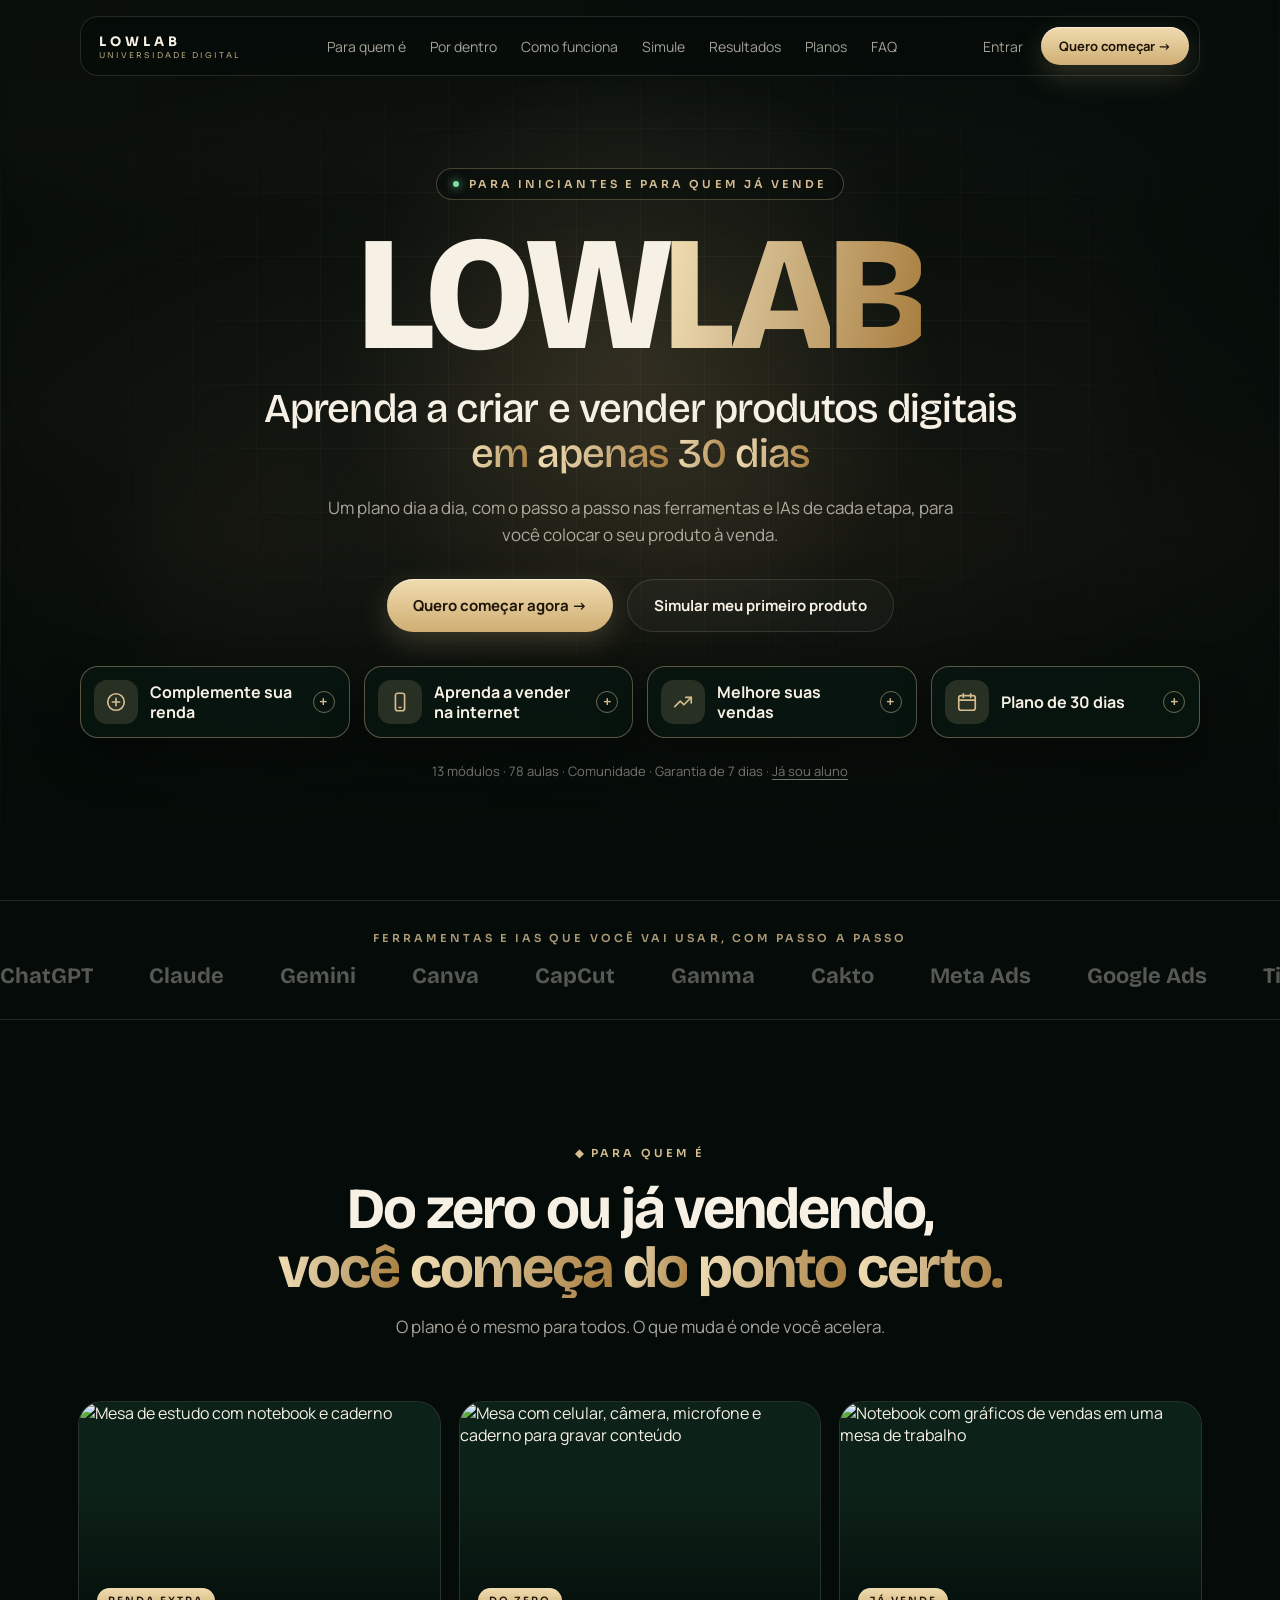
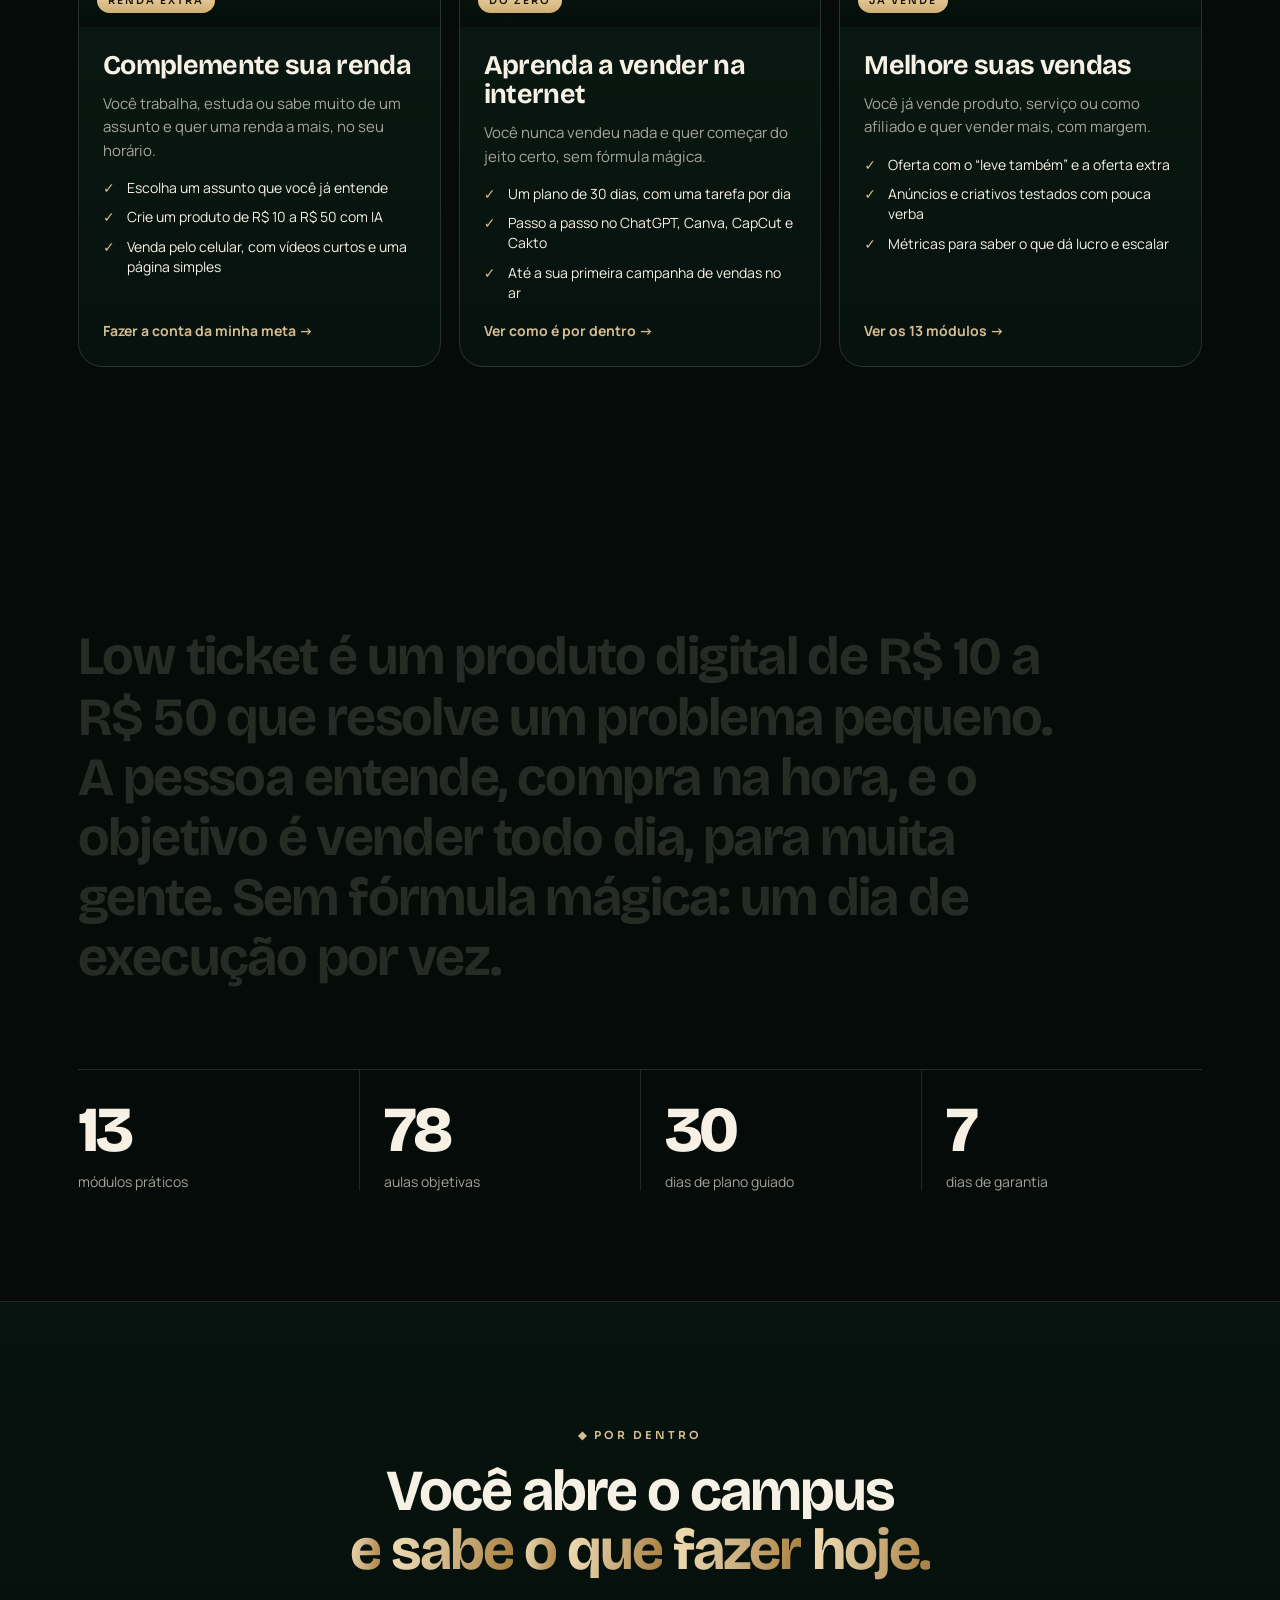
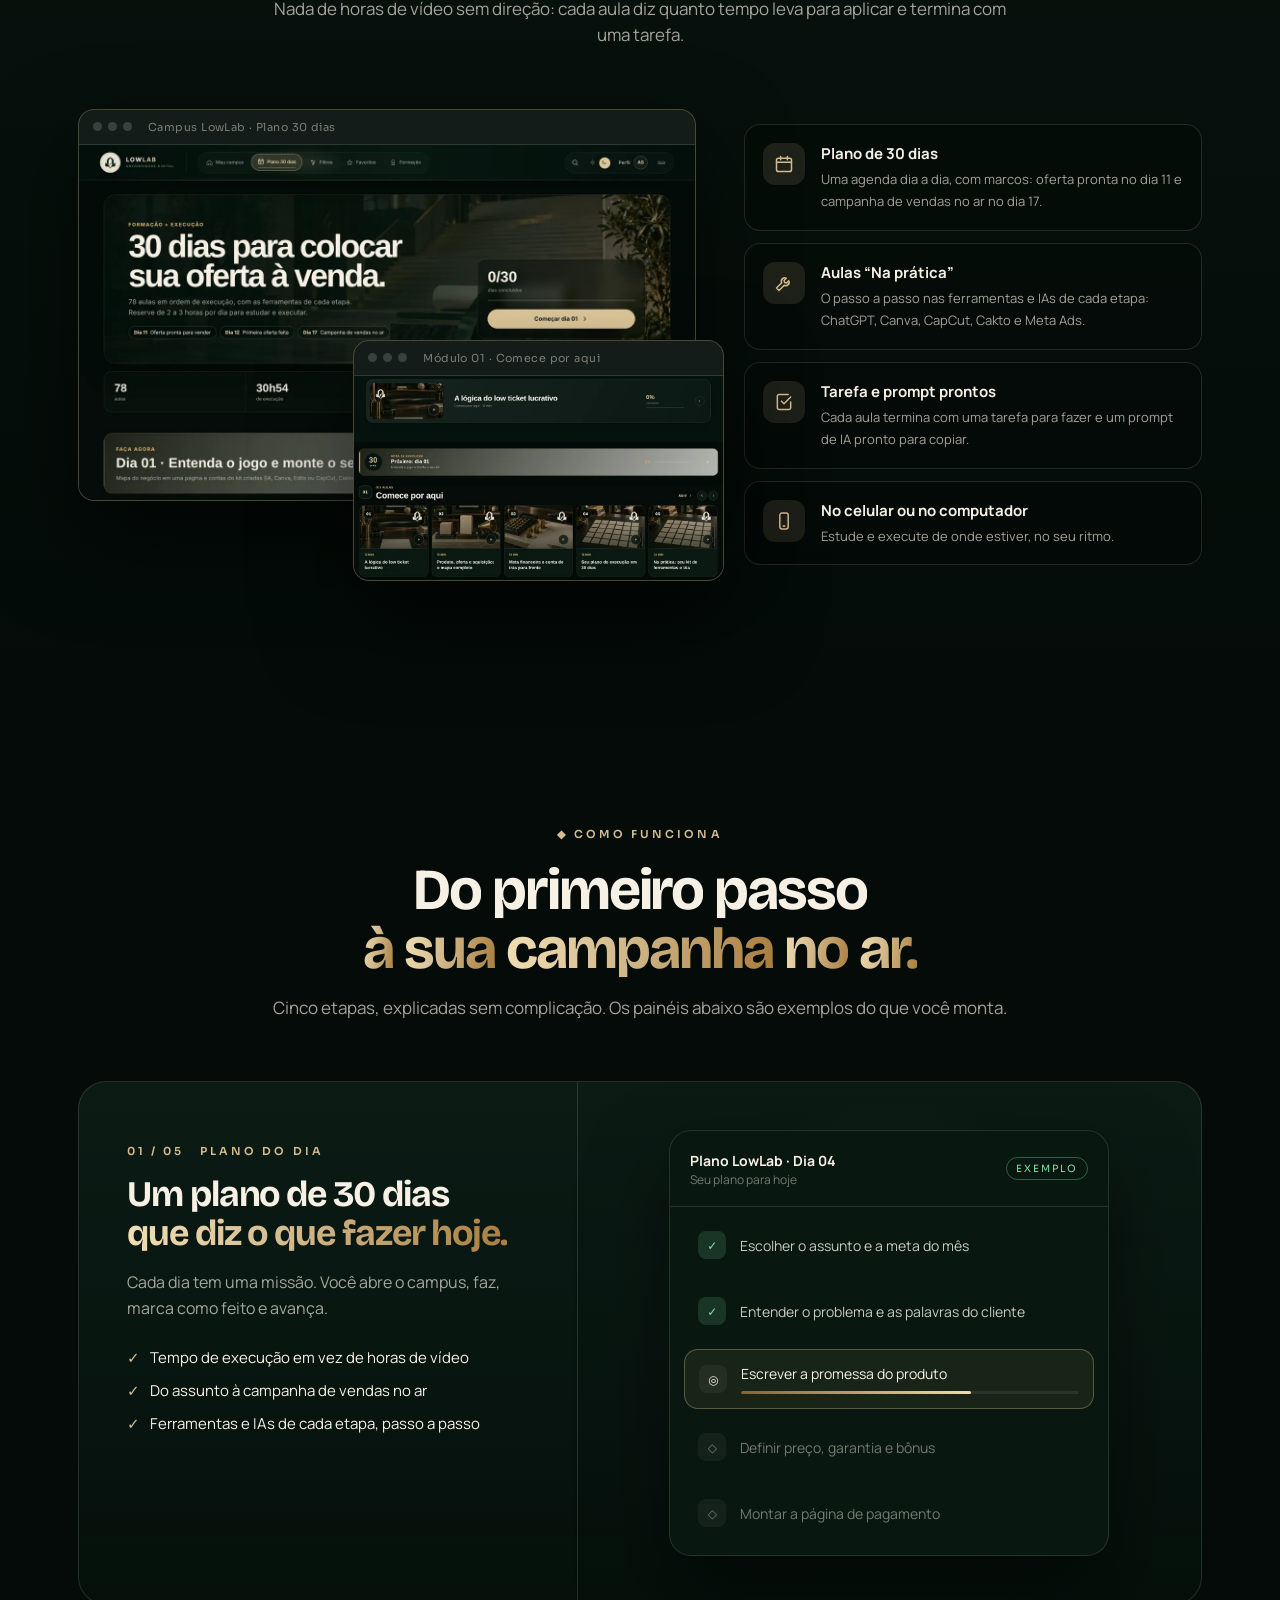
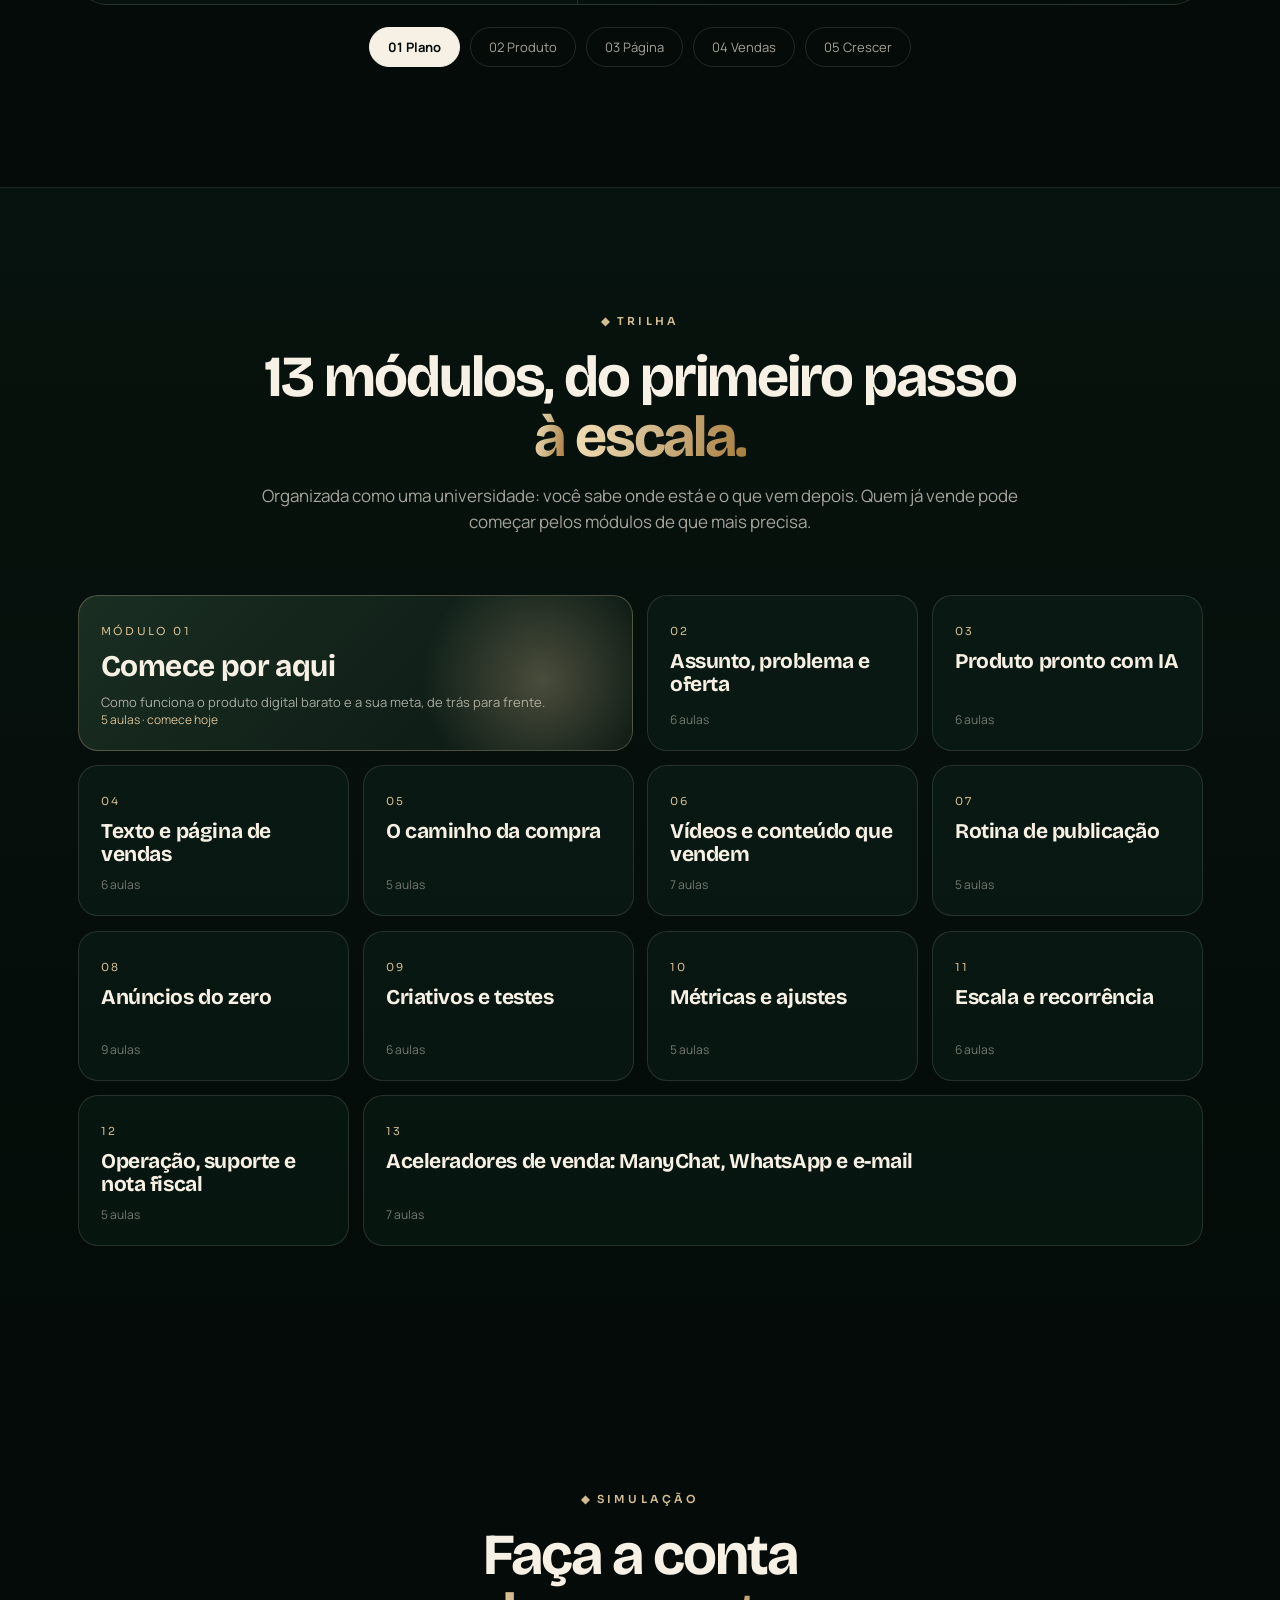
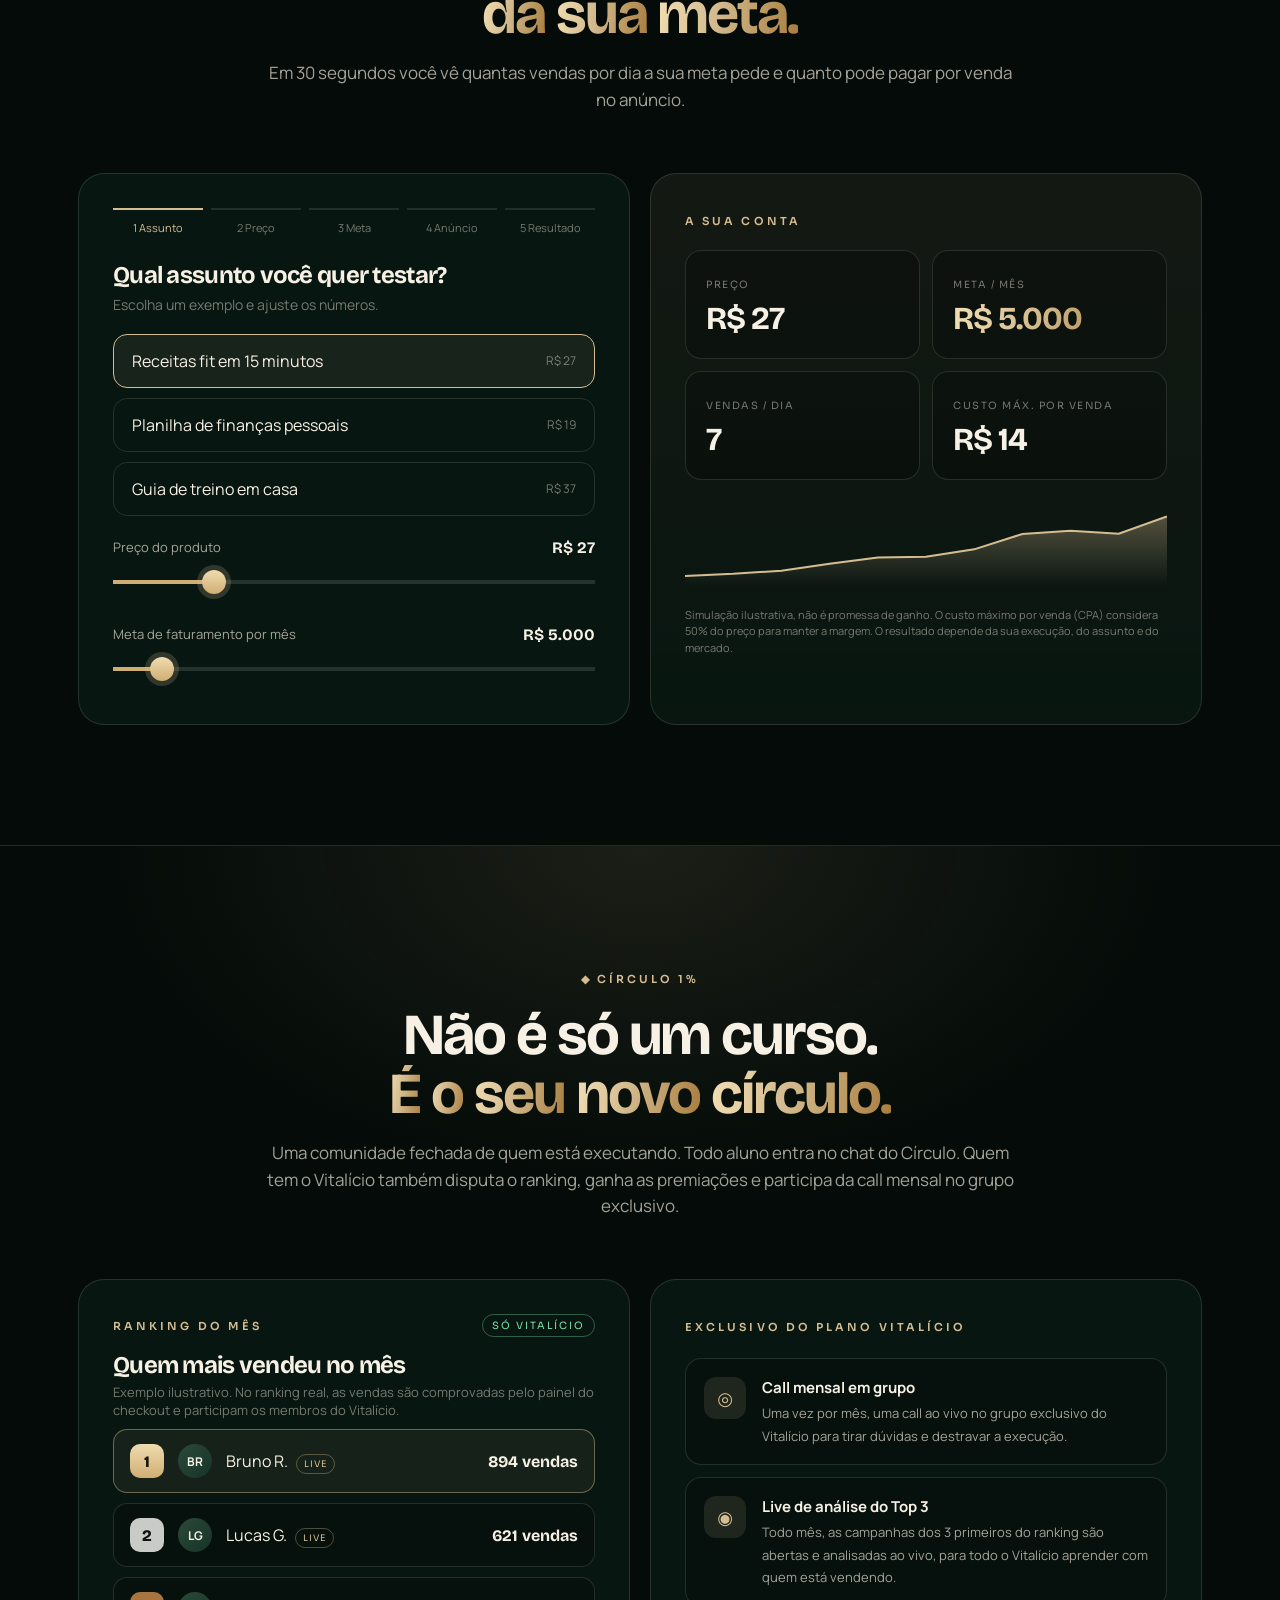
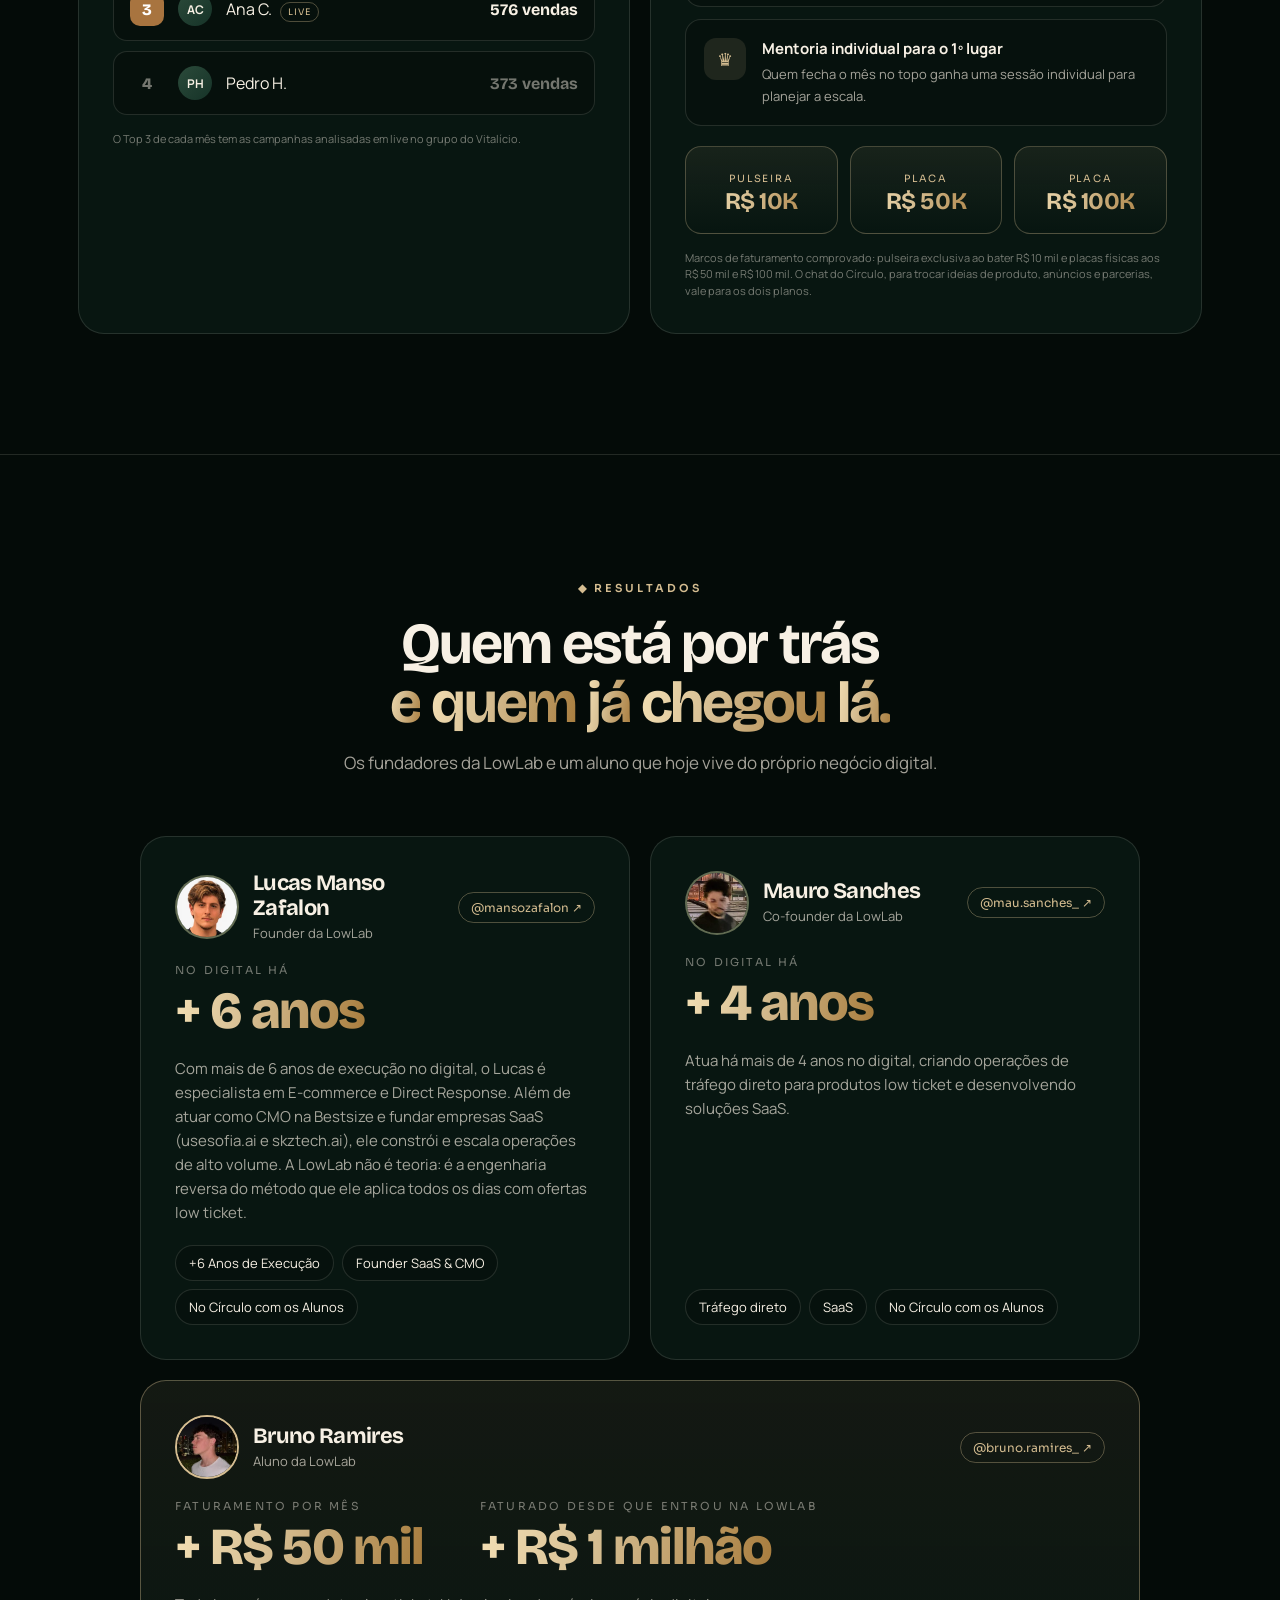
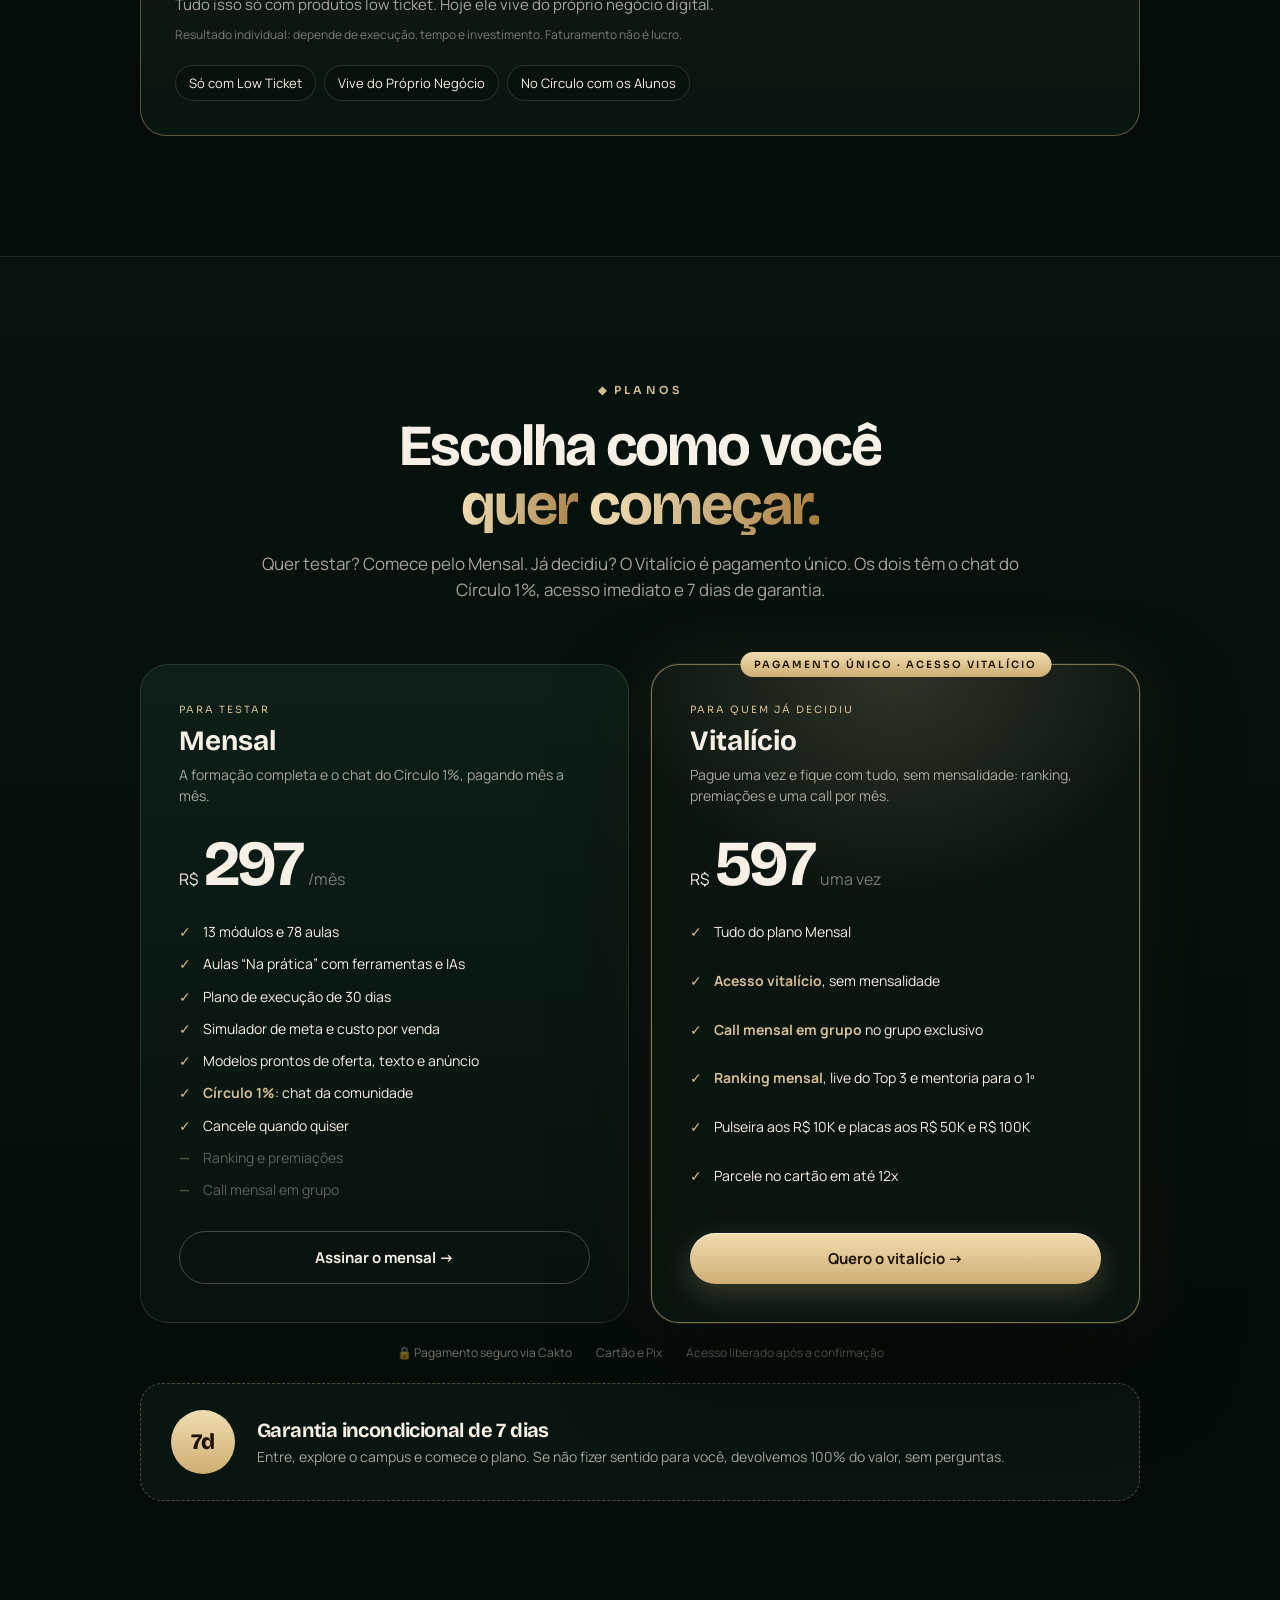
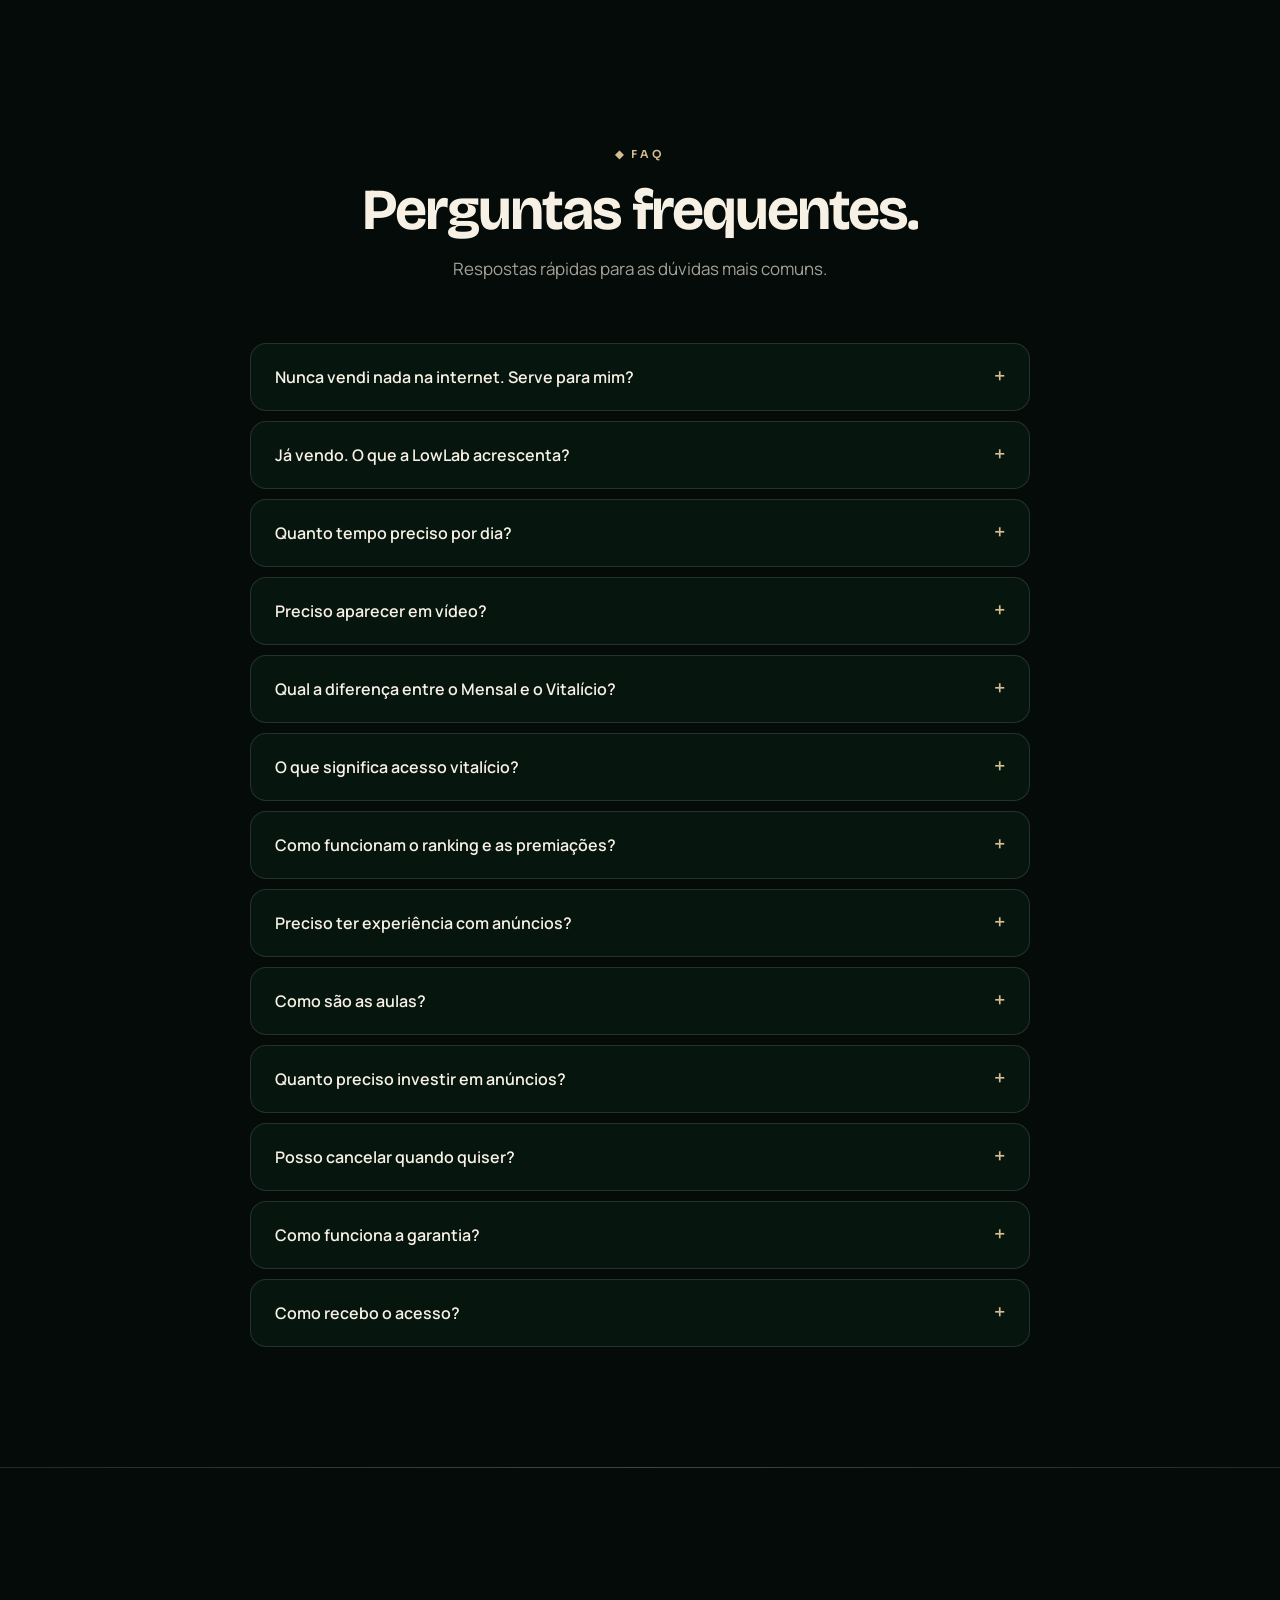
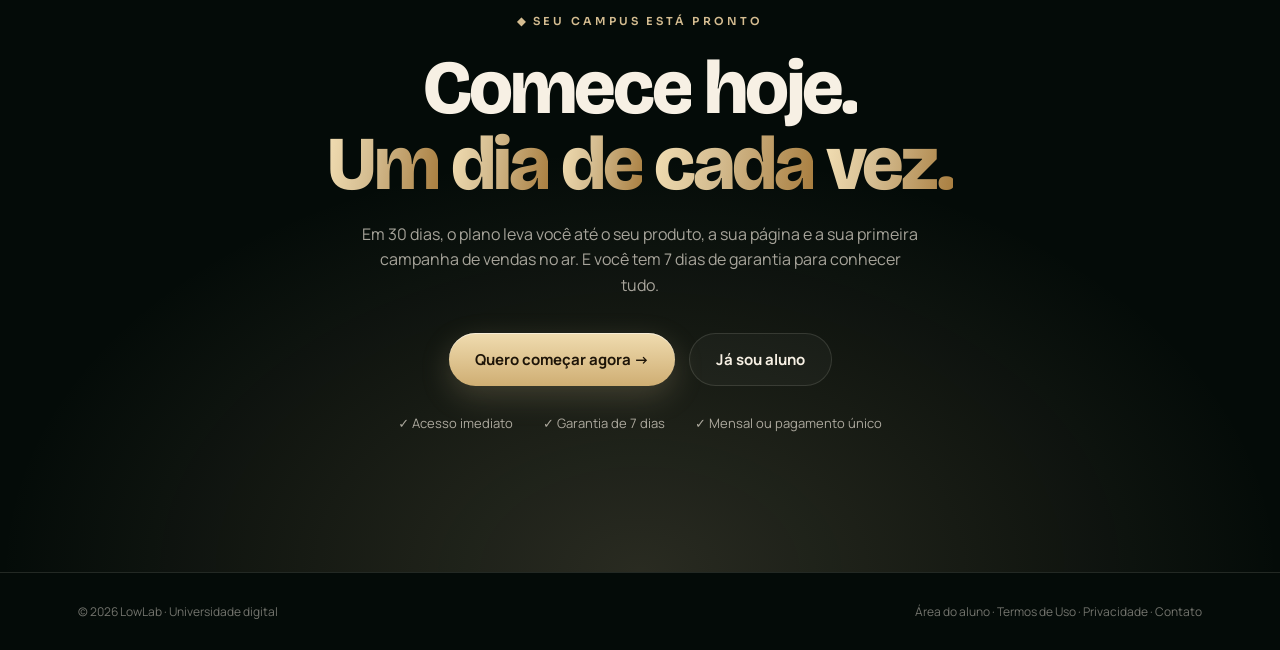
==== commit db96f076: "Landing: copy para os perfis de cliente, balões com explicação, seção Por dentro e barrinhas do Simu" ====
--- a/index.html
+++ b/index.html
@@ -3,11 +3,11 @@
 <head>
 <meta charset="utf-8">
 <meta name="viewport" content="width=device-width,initial-scale=1,viewport-fit=cover">
-<title>LowLab | Universidade digital de low ticket</title>
-<meta name="description" content="Formação prática para criar, lançar e escalar produtos low ticket com tráfego pago e orgânico. 13 módulos, rota de execução de 30 dias e a comunidade Círculo 1%.">
+<title>LowLab | Aprenda a criar e vender produtos digitais</title>
+<meta name="description" content="Aprenda a criar e vender produtos digitais em apenas 30 dias: um plano dia a dia, com as ferramentas e as IAs de cada etapa. Para quem está começando e para quem já vende.">
 <meta name="theme-color" content="#040b08">
-<meta property="og:title" content="LowLab | Universidade digital de low ticket">
-<meta property="og:description" content="Seu primeiro produto low ticket vendendo em 30 dias. Formação prática + comunidade Círculo 1%.">
+<meta property="og:title" content="LowLab | Aprenda a criar e vender produtos digitais em 30 dias">
+<meta property="og:description" content="Complemente sua renda, aprenda a vender na internet ou melhore suas vendas: um plano de 30 dias com as ferramentas e as IAs de cada etapa.">
 <meta property="og:type" content="website">
 <meta property="og:image" content="https://universidadelowlab.com.br/campus/assets/university-campus-hero-v1.webp">
 <link rel="icon" href="/campus/assets/lowlab-symbol-ui.png">
@@ -19,7 +19,7 @@
 :root{
   --bg:#040b08;--bg2:#07130e;--forest:#0c2118;--forest3:#163328;
   --gold:#8a632e;--goldl:#d5bd91;--cream:#f7f0e4;--green:#7ee2a8;
-  --line:rgba(255,248,234,.12);--muted:rgba(247,240,228,.6);--dim:rgba(247,240,228,.42);
+  --line:rgba(255,248,234,.12);--muted:rgba(247,240,228,.66);--dim:rgba(247,240,228,.46);
   --display:"Bricolage Grotesque","Arial Rounded MT Bold",sans-serif;
   --body:"Manrope",ui-sans-serif,system-ui,-apple-system,"Segoe UI",sans-serif;
   --nav:"Sora","Manrope",sans-serif;
@@ -50,14 +50,14 @@
 .logo img{width:30px;height:30px;object-fit:contain}
 .logo b{font-family:var(--nav);letter-spacing:.3em;font-size:13px;display:block}
 .logo small{display:block;font-size:8px;letter-spacing:.25em;color:var(--goldl);opacity:.85;font-family:var(--nav)}
-nav .links{display:flex;gap:28px;font-size:14px;color:var(--muted)}
+nav .links{display:flex;gap:24px;font-size:14px;color:var(--muted)}
 nav .links a:hover{color:var(--cream)}
 nav .r{display:flex;gap:18px;align-items:center;font-size:14px}
 nav .r .login{color:var(--muted)}nav .r .login:hover{color:var(--cream)}
 nav .btn{padding:10px 18px;font-size:13px}
 
 /* HERO */
-.hero{position:relative;min-height:100vh;min-height:100svh;overflow:hidden;display:flex;align-items:center;justify-content:center;text-align:center;padding:120px 0 80px}
+.hero{position:relative;min-height:100vh;min-height:100svh;overflow:hidden;display:flex;align-items:center;justify-content:center;text-align:center;padding:112px 0 64px}
 .hero-bg{position:absolute;inset:-6% 0;will-change:transform}
 .hero-ph{position:absolute;inset:-30px;background:url("data:image/svg+xml,<svg xmlns='http://www.w3.org/2000/svg' viewBox='0 0 8 4' preserveAspectRatio='none'><rect x='0' y='0' width='1.02' height='1.02' fill='%23e2ab5c'/><rect x='1' y='0' width='1.02' height='1.02' fill='%23ca905e'/><rect x='2' y='0' width='1.02' height='1.02' fill='%23b98863'/><rect x='3' y='0' width='1.02' height='1.02' fill='%23af8363'/><rect x='4' y='0' width='1.02' height='1.02' fill='%239a7864'/><rect x='5' y='0' width='1.02' height='1.02' fill='%238b7065'/><rect x='6' y='0' width='1.02' height='1.02' fill='%23796866'/><rect x='7' y='0' width='1.02' height='1.02' fill='%23675d5d'/><rect x='0' y='1' width='1.02' height='1.02' fill='%2361482d'/><rect x='1' y='1' width='1.02' height='1.02' fill='%23604833'/><rect x='2' y='1' width='1.02' height='1.02' fill='%235f4c39'/><rect x='3' y='1' width='1.02' height='1.02' fill='%236e4e30'/><rect x='4' y='1' width='1.02' height='1.02' fill='%23604526'/><rect x='5' y='1' width='1.02' height='1.02' fill='%234f3e2b'/><rect x='6' y='1' width='1.02' height='1.02' fill='%23554336'/><rect x='7' y='1' width='1.02' height='1.02' fill='%23352e25'/><rect x='0' y='2' width='1.02' height='1.02' fill='%233e311d'/><rect x='1' y='2' width='1.02' height='1.02' fill='%23695036'/><rect x='2' y='2' width='1.02' height='1.02' fill='%23584734'/><rect x='3' y='2' width='1.02' height='1.02' fill='%2359432a'/><rect x='4' y='2' width='1.02' height='1.02' fill='%23644b32'/><rect x='5' y='2' width='1.02' height='1.02' fill='%2358412a'/><rect x='6' y='2' width='1.02' height='1.02' fill='%234f3c28'/><rect x='7' y='2' width='1.02' height='1.02' fill='%23463724'/><rect x='0' y='3' width='1.02' height='1.02' fill='%23362c1f'/><rect x='1' y='3' width='1.02' height='1.02' fill='%23574634'/><rect x='2' y='3' width='1.02' height='1.02' fill='%23443827'/><rect x='3' y='3' width='1.02' height='1.02' fill='%23372f21'/><rect x='4' y='3' width='1.02' height='1.02' fill='%23634f3f'/><rect x='5' y='3' width='1.02' height='1.02' fill='%23765c49'/><rect x='6' y='3' width='1.02' height='1.02' fill='%235b4939'/><rect x='7' y='3' width='1.02' height='1.02' fill='%235a483a'/></svg>") center/100% 100% no-repeat;filter:blur(28px) saturate(.9)}
 .hero-img{position:absolute;inset:0;width:100%;height:100%;object-fit:cover;opacity:0;transform:scale(1.08);transition:opacity 1.4s ease,transform 2.4s cubic-bezier(.2,.7,.2,1)}
@@ -71,21 +71,43 @@
 .pill{display:inline-flex;gap:10px;align-items:center;border:1px solid rgba(213,189,145,.3);background:rgba(4,11,8,.5);padding:8px 16px;border-radius:999px}
 .dot{width:6px;height:6px;border-radius:50%;background:var(--green);box-shadow:0 0 10px var(--green);animation:pulse 2s infinite}
 @keyframes pulse{50%{opacity:.35}}
-h1.word{font-family:var(--display);font-size:clamp(84px,14vw,176px);line-height:.9;font-weight:800;margin:26px 0 22px;letter-spacing:-.05em}
+h1.word{font-family:var(--display);font-size:clamp(84px,min(14vw,18vh),176px);line-height:.9;font-weight:800;margin:22px 0 18px;letter-spacing:-.05em}
 .sub{font-family:var(--display);font-size:clamp(26px,3.2vw,42px);line-height:1.1;font-weight:500;letter-spacing:-.02em}
-.lead{max-width:580px;margin:20px auto 34px;color:var(--muted);font-size:17px;line-height:1.6}
+.lead{max-width:640px;margin:18px auto 30px;color:var(--muted);font-size:17px;line-height:1.6}
 .cta{display:flex;gap:14px;justify-content:center;flex-wrap:wrap}
-.micro{margin-top:22px;font-size:13px;color:var(--dim)}
-.micro a{text-decoration:underline;text-underline-offset:3px}
-.chip{position:absolute;z-index:3;display:flex;gap:10px;align-items:center;padding:10px 14px;border-radius:14px;border:1px solid var(--line);background:rgba(8,22,16,.72);backdrop-filter:blur(10px);-webkit-backdrop-filter:blur(10px);font-size:13px;text-align:left;box-shadow:0 20px 40px rgba(0,0,0,.4)}
-@keyframes float{50%{transform:translateY(-10px)}}
-.chip i{width:30px;height:30px;border-radius:9px;display:grid;place-items:center;font-style:normal;background:rgba(213,189,145,.14);color:var(--goldl)}
-.chip small{display:block;color:var(--dim);font-size:11px}
+.micro{margin-top:24px;font-size:13px;color:var(--dim)}
+.micro a{text-decoration:underline;text-underline-offset:3px;white-space:nowrap}
+@keyframes float{50%{transform:translateY(-8px)}}
+
+/* BALÕES DO TOPO */
+.balloons{display:grid;grid-template-columns:repeat(4,minmax(0,1fr));gap:14px;max-width:1120px;margin:34px auto 0}
+.bal{position:relative;display:flex;align-items:center;gap:12px;padding:13px 14px 13px 13px;border-radius:18px;border:1px solid rgba(213,189,145,.4);background:rgba(8,22,16,.82);backdrop-filter:blur(10px);-webkit-backdrop-filter:blur(10px);font-size:16px;font-weight:700;line-height:1.25;text-align:left;box-shadow:0 18px 44px rgba(0,0,0,.42);transition:border-color .25s,background .25s;animation:float 6s ease-in-out infinite;animation-delay:calc(var(--k,0) * -1.5s)}
+.bal i{flex:none;width:44px;height:44px;border-radius:13px;display:grid;place-items:center;background:rgba(213,189,145,.16);color:var(--goldl)}
+.bal i svg{width:22px;height:22px}
+.bal .lbl{flex:1;min-width:0}
+.bal .plus{flex:none;width:22px;height:22px;border-radius:50%;border:1px solid rgba(213,189,145,.5);display:grid;place-items:center;font-size:15px;line-height:1;color:var(--goldl);transition:transform .25s,background .25s}
+.bal:focus-visible,.bal.open{border-color:var(--goldl);background:rgba(18,38,28,.95);animation-play-state:paused}
+.bal:focus-visible{outline:2px solid rgba(213,189,145,.6);outline-offset:3px}
+.bal.open .plus{transform:rotate(45deg)}
+.bal .tip{--tx:-50%;position:absolute;left:50%;right:auto;bottom:calc(100% + 14px);width:290px;padding:14px 16px;border-radius:14px;background:#f7f0e4;color:#16120b;font-size:14px;font-weight:500;line-height:1.45;font-style:normal;text-align:left;box-shadow:0 22px 44px rgba(0,0,0,.5);opacity:0;visibility:hidden;transform:translate(var(--tx),8px);transition:opacity .2s,transform .2s,visibility .2s;pointer-events:none;z-index:20}
+.bal .tip:after{content:"";position:absolute;top:100%;left:50%;right:auto;margin-left:-8px;border:8px solid transparent;border-top-color:#f7f0e4}
+.bal:focus-visible .tip,.bal.open .tip{opacity:1;visibility:visible;transform:translate(var(--tx),0)}
+/* balões das pontas: a explicação abre para dentro da tela */
+.bal:first-child .tip{--tx:0;left:0}
+.bal:first-child .tip:after{left:27px;margin-left:0}
+.bal:last-child .tip{--tx:0;left:auto;right:0}
+.bal:last-child .tip:after{left:auto;right:17px;margin-left:0}
+@media(hover:hover){
+  .bal:hover{border-color:var(--goldl);background:rgba(18,38,28,.95);animation-play-state:paused}
+  .bal:hover .plus{background:rgba(213,189,145,.2)}
+  .bal:hover .tip{opacity:1;visibility:visible;transform:translate(var(--tx),0)}
+  .balloons:hover .bal.open:not(:hover) .tip{opacity:0;visibility:hidden}
+}
 
 /* MARQUEE */
 .marq{border-top:1px solid var(--line);border-bottom:1px solid var(--line);padding:30px 0;text-align:center;overflow:hidden}
 .marq-track{display:flex;gap:56px;width:max-content;margin-top:18px;animation:scroll 40s linear infinite}
-.marq-track span{font-family:var(--display);font-size:22px;font-weight:700;color:rgba(247,240,228,.32);white-space:nowrap}
+.marq-track span{font-family:var(--display);font-size:22px;font-weight:700;color:rgba(247,240,228,.34);white-space:nowrap}
 @keyframes scroll{to{transform:translateX(-50%)}}
 
 /* SECTIONS */
@@ -96,15 +118,46 @@
 .head p{color:var(--muted);font-size:17px;line-height:1.55}
 .panel{border:1px solid var(--line);border-radius:26px;padding:34px;background:rgba(22,51,40,.3)}
 
+/* PARA QUEM É */
+.who{display:grid;grid-template-columns:repeat(3,minmax(0,1fr));gap:18px}
+.who-card{display:flex;flex-direction:column;border:1px solid var(--line);border-radius:24px;overflow:hidden;background:linear-gradient(180deg,rgba(22,51,40,.42),rgba(10,23,18,.6));transition:border-color .25s}
+.who-card:hover{border-color:rgba(213,189,145,.45)}
+.who-card figure{position:relative;aspect-ratio:16/10;overflow:hidden;background:var(--forest)}
+.who-card figure img{width:100%;height:100%;object-fit:cover;transition:transform .7s ease}
+.who-card:hover figure img{transform:scale(1.04)}
+.who-card figure:after{content:"";position:absolute;inset:0;background:linear-gradient(0deg,rgba(4,11,8,.88),rgba(4,11,8,0) 60%)}
+.who-card figcaption{position:absolute;left:18px;bottom:14px;z-index:1;font-family:var(--nav);font-size:10px;letter-spacing:.2em;text-transform:uppercase;color:#1d1408;background:linear-gradient(180deg,#f0dcb0,#cfae73);padding:6px 11px;border-radius:999px;font-weight:600}
+.who-card .body{padding:24px 24px 26px;display:flex;flex-direction:column;gap:12px;flex:1}
+.who-card h3{font-family:var(--display);font-size:27px;font-weight:700;letter-spacing:-.025em;line-height:1.08}
+.who-card p{color:var(--muted);font-size:15px;line-height:1.55}
+.who-card ul{list-style:none;display:grid;gap:9px;font-size:14px;margin:4px 0 6px}
+.who-card li{padding-left:24px;position:relative;line-height:1.45}
+.who-card li:before{content:"✓";position:absolute;left:0;color:var(--goldl);font-weight:800}
+.who-card .more{margin-top:auto;color:var(--goldl);font-weight:700;font-size:14px}
+.who-card .more:hover{color:var(--cream)}
+
+/* POR DENTRO */
+.inside{display:grid;grid-template-columns:minmax(0,1.35fr) minmax(0,1fr);gap:48px;align-items:center}
+.shots{position:relative;padding-bottom:80px}
+.frame{border-radius:16px;border:1px solid rgba(213,189,145,.3);background:#0b1510;box-shadow:0 40px 90px rgba(0,0,0,.6);overflow:hidden}
+.frame .chrome{display:flex;align-items:center;gap:6px;padding:10px 14px;border-bottom:1px solid var(--line);background:rgba(255,255,255,.03)}
+.frame .chrome b{width:9px;height:9px;border-radius:50%;background:rgba(255,255,255,.16)}
+.frame .chrome span{margin-left:10px;font-size:11px;color:var(--dim);font-family:var(--nav);letter-spacing:.04em}
+.frame img{width:100%;height:auto}
+.shots .f2{position:absolute;right:-28px;bottom:0;width:60%}
+.feats{display:grid;gap:12px}
+
 /* MÉTODO */
-.feat{display:grid;grid-template-columns:1fr 1.25fr;border:1px solid var(--line);border-radius:28px;background:linear-gradient(180deg,rgba(22,51,40,.42),rgba(12,33,24,.25));overflow:hidden;min-height:480px}
+.feat{display:grid;grid-template-columns:minmax(0,1fr);border:1px solid var(--line);border-radius:28px;background:linear-gradient(180deg,rgba(22,51,40,.42),rgba(12,33,24,.25));overflow:hidden;min-height:480px}
 .feat .l{padding:56px 48px;border-right:1px solid var(--line)}
 .feat h3{font-family:var(--display);font-size:36px;line-height:1.08;font-weight:700;letter-spacing:-.03em;margin:16px 0}
 .feat p{color:var(--muted);line-height:1.6}
 .checks{list-style:none;margin-top:26px;display:grid;gap:12px;font-size:15px}
 .checks li:before{content:"✓";color:var(--goldl);margin-right:10px}
 .feat .r{padding:48px;display:grid;place-items:center;background:radial-gradient(circle at 50% 50%,rgba(213,189,145,.09),transparent 60%)}
-.pane{display:none}.pane.on{display:contents}
+/* as 5 etapas ficam empilhadas na mesma célula: a altura não muda quando a aba troca (nada pula na página) */
+.pane{grid-area:1/1;display:grid;grid-template-columns:1fr 1.25fr;visibility:hidden;opacity:0;transition:opacity .45s ease,visibility 0s linear .45s}
+.pane.on{visibility:visible;opacity:1;transition:opacity .45s ease,visibility 0s}
 .pane.on .l,.pane.on .r{animation:fadein .5s ease}
 @keyframes fadein{from{opacity:0;transform:translateY(8px)}}
 .card{width:100%;max-width:440px;border-radius:22px;border:1px solid var(--line);background:#08170f;box-shadow:0 40px 80px rgba(0,0,0,.5)}
@@ -118,7 +171,8 @@
 .task i{font-style:normal;flex:none;width:28px;height:28px;border-radius:8px;display:grid;place-items:center;background:rgba(255,255,255,.05);font-size:12px}
 .task.done i{background:rgba(126,226,168,.15);color:var(--green)}
 .bar{height:3px;border-radius:3px;background:rgba(255,255,255,.08);margin-top:8px;overflow:hidden}
-.bar b{display:block;height:100%;width:0;border-radius:3px;background:linear-gradient(90deg,#8a632e,#f0dcb0);animation:grow 2.4s ease forwards}
+.bar b{display:block;height:100%;width:0;border-radius:3px;background:linear-gradient(90deg,#8a632e,#f0dcb0)}
+.pane.on .bar b{animation:grow 2.4s ease forwards}
 @keyframes grow{to{width:68%}}
 .tabs{display:flex;justify-content:center;gap:10px;margin-top:22px;flex-wrap:wrap}
 .tabs button{padding:10px 18px;border-radius:999px;font-size:13px;border:1px solid var(--line);color:var(--muted);transition:.2s}
@@ -138,7 +192,7 @@
 .mod.wide{grid-column:span 3}
 
 /* SIMULADOR */
-.sim{display:grid;grid-template-columns:1fr 1fr;gap:20px}
+.sim{display:grid;grid-template-columns:minmax(0,1fr) minmax(0,1fr);gap:20px}
 .steps{display:flex;gap:8px;margin-bottom:26px}
 .steps span{flex:1;font-size:11px;text-align:center;padding-top:10px;border-top:2px solid rgba(255,255,255,.1);color:var(--dim);transition:.3s}
 .steps span.a{border-color:var(--goldl);color:var(--goldl)}
@@ -148,15 +202,23 @@
 .niche button.a{border-color:var(--goldl);background:rgba(213,189,145,.08)}
 .niche button em{font-style:normal;font-size:12px;color:var(--dim)}
 .field{margin-top:22px}
-.field label{display:flex;justify-content:space-between;font-size:13px;color:var(--muted);margin-bottom:10px}
-.field label b{color:var(--cream);font-family:var(--display);font-size:16px}
-input[type=range]{width:100%;-webkit-appearance:none;appearance:none;height:4px;border-radius:4px;background:rgba(255,255,255,.1);outline:none}
-input[type=range]::-webkit-slider-thumb{-webkit-appearance:none;width:20px;height:20px;border-radius:50%;background:linear-gradient(180deg,#f0dcb0,#cfae73);box-shadow:0 0 0 4px rgba(213,189,145,.18);cursor:pointer}
-input[type=range]::-moz-range-thumb{width:20px;height:20px;border:0;border-radius:50%;background:#d5bd91;cursor:pointer}
-.kpis{display:grid;grid-template-columns:1fr 1fr;gap:12px;margin-top:20px}
+.field label{display:flex;justify-content:space-between;gap:12px;font-size:13px;color:var(--muted);margin-bottom:4px}
+.field label b{color:var(--cream);font-family:var(--display);font-size:16px;white-space:nowrap}
+/* barrinhas: o toque e o mouse são tratados pela área .rng (mesmo comportamento no iPhone, Android e computador) */
+.rng{position:relative;padding:4px 0;touch-action:none;cursor:pointer;-webkit-tap-highlight-color:transparent;-webkit-user-select:none;user-select:none}
+.rng.drag{cursor:grabbing}
+input[type=range]{--p:50%;display:block;width:100%;height:34px;margin:0;-webkit-appearance:none;appearance:none;background:linear-gradient(90deg,#cfae73 0,#cfae73 var(--p),rgba(255,255,255,.12) var(--p),rgba(255,255,255,.12) 100%) center/100% 4px no-repeat;outline:none;touch-action:none}
+.rng input[type=range]{pointer-events:none}
+input[type=range]:focus-visible{outline:2px solid rgba(213,189,145,.5);outline-offset:2px;border-radius:8px}
+input[type=range]::-webkit-slider-thumb{-webkit-appearance:none;width:24px;height:24px;border-radius:50%;background:linear-gradient(180deg,#f0dcb0,#cfae73);box-shadow:0 0 0 5px rgba(213,189,145,.2);transition:box-shadow .2s}
+.rng.drag input[type=range]::-webkit-slider-thumb{box-shadow:0 0 0 9px rgba(213,189,145,.26)}
+input[type=range]::-moz-range-thumb{width:24px;height:24px;border:0;border-radius:50%;background:#d5bd91}
+.rng.drag input[type=range]::-moz-range-thumb{box-shadow:0 0 0 9px rgba(213,189,145,.26)}
+input[type=range]::-moz-range-track{height:4px;background:transparent}
+.kpis{display:grid;grid-template-columns:minmax(0,1fr) minmax(0,1fr);gap:12px;margin-top:20px}
 .kpi{padding:20px;border-radius:16px;background:rgba(0,0,0,.25);border:1px solid var(--line)}
 .kpi small{font-family:var(--nav);font-size:10px;letter-spacing:.15em;color:var(--dim);text-transform:uppercase}
-.kpi b{display:block;font-family:var(--display);font-size:32px;margin-top:6px;letter-spacing:-.03em}
+.kpi b{display:block;font-family:var(--display);font-size:32px;margin-top:6px;letter-spacing:-.03em;white-space:nowrap}
 .spark{width:100%;height:90px;margin-top:16px}
 .note{color:var(--dim);font-size:11px;margin-top:16px;line-height:1.5}
 
@@ -174,6 +236,7 @@
 .prizes{display:grid;gap:12px;margin-top:22px}
 .prize{display:flex;gap:16px;align-items:flex-start;padding:18px;border-radius:16px;border:1px solid var(--line);background:rgba(0,0,0,.2)}
 .prize i{font-style:normal;flex:none;width:42px;height:42px;border-radius:12px;display:grid;place-items:center;background:rgba(213,189,145,.12);color:var(--goldl);font-size:18px}
+.prize i svg{width:20px;height:20px}
 .prize b{display:block;font-size:15px;margin-bottom:3px}.prize small{color:var(--muted);font-size:13px;line-height:1.5}
 .milestones{display:grid;grid-template-columns:repeat(3,1fr);gap:12px;margin-top:20px}
 .ms{border:1px solid rgba(213,189,145,.3);border-radius:16px;padding:18px 14px;text-align:center;background:linear-gradient(180deg,rgba(213,189,145,.08),transparent)}
@@ -183,6 +246,7 @@
 /* PLANOS */
 .plans{display:grid;grid-template-columns:1fr 1fr;gap:22px;max-width:1000px;margin:0 auto}
 .plan{border-radius:28px;padding:38px;position:relative;background:linear-gradient(180deg,rgba(22,51,40,.42),rgba(10,23,18,.6));border:1px solid var(--line);display:flex;flex-direction:column}
+.plan .for{font-family:var(--nav);font-size:10px;letter-spacing:.2em;text-transform:uppercase;color:var(--goldl);margin-bottom:8px}
 .plan h3{font-family:var(--display);font-size:28px;font-weight:700}
 .plan > p{font-size:14px;color:var(--muted);margin-top:6px;line-height:1.5}
 .price{display:flex;align-items:baseline;gap:6px;margin:26px 0}
@@ -216,7 +280,7 @@
 /* FINAL */
 .final{text-align:center;padding:140px 0;background:radial-gradient(ellipse 50% 60% at 50% 100%,rgba(213,189,145,.18),transparent),var(--bg);border-top:1px solid var(--line)}
 .final h2{font-family:var(--display);font-size:clamp(44px,6.5vw,76px);line-height:1;font-weight:800;letter-spacing:-.04em;margin:20px 0}
-.final p{color:var(--muted);max-width:520px;margin:0 auto 34px;line-height:1.6}
+.final p{color:var(--muted);max-width:560px;margin:0 auto 34px;line-height:1.6}
 .ticks{display:flex;gap:30px;justify-content:center;margin-top:28px;font-size:13px;color:var(--muted);flex-wrap:wrap}
 footer{border-top:1px solid var(--line);padding:30px 0;font-size:12px;color:var(--dim)}
 footer .wrap{display:flex;justify-content:space-between;gap:16px;flex-wrap:wrap}
@@ -237,6 +301,7 @@
 .case-num small{display:block;font-family:var(--nav);font-size:11px;letter-spacing:.2em;text-transform:uppercase;color:var(--dim);margin-bottom:8px}
 .case-num b{display:inline-block;font-size:52px;font-weight:800;line-height:1}
 .case p{color:var(--muted);font-size:15px;line-height:1.6}
+.case p small{display:block;margin-top:8px;color:var(--dim);font-size:12px}
 .facts{display:flex;flex-wrap:wrap;gap:8px}
 .facts span{font-size:13px;padding:8px 13px;border-radius:999px;border:1px solid var(--line);background:rgba(0,0,0,.2)}
 .case-stats{display:flex;flex-direction:column;gap:18px}
@@ -247,13 +312,22 @@
 @media(max-width:700px){.case-top{flex-wrap:wrap}.case-ig{margin-left:78px}.case-num b{font-size:44px}}
 
 /* RESPONSIVO */
+@media(max-width:1100px){nav .links{gap:18px;font-size:13px}}
 @media(max-width:980px){
   nav .links{display:none}
-  .chip{display:none}
-  .feat,.sim,.circ{grid-template-columns:1fr}
+  .pane,.sim,.circ,.inside{grid-template-columns:minmax(0,1fr)}
   .feat .l{border-right:0;border-bottom:1px solid var(--line)}
   .mods{grid-template-columns:repeat(2,1fr)}
   .mod.wide{grid-column:span 2}
+  .who{grid-template-columns:minmax(0,1fr);max-width:600px;margin:0 auto}
+  .shots{padding-bottom:0}.shots .f2{display:none}
+}
+@media(max-width:1160px){
+  .balloons{grid-template-columns:repeat(2,minmax(0,1fr));max-width:640px}
+  .bal:nth-child(odd) .tip{--tx:0;left:0;right:auto}
+  .bal:nth-child(odd) .tip:after{left:27px;right:auto;margin-left:0}
+  .bal:nth-child(even) .tip{--tx:0;left:auto;right:0}
+  .bal:nth-child(even) .tip:after{left:auto;right:17px;margin-left:0}
 }
 @media(max-width:700px){
   .wrap{padding:0 16px}
@@ -261,10 +335,22 @@
   nav .r .login{display:none}
   nav .btn{padding:9px 14px;font-size:12px}
   .logo small{display:none}
-  .chip.m{display:flex;--d:1.6s;right:16px;bottom:40px;top:auto!important;left:auto!important}
   .lead{font-size:15px}
   .cta{flex-direction:column;align-items:stretch}
   .pill{font-size:9px;letter-spacing:.18em}
+  .hero{padding:92px 0 48px}
+  h1.word{margin:16px 0 12px}
+  .lead{margin:14px auto 24px}
+  .balloons{gap:10px;margin-top:18px}
+  .bal{align-items:flex-start;flex-wrap:wrap;gap:10px;padding:12px 34px 12px 12px;font-size:14px;animation:none}
+  .bal i{width:34px;height:34px;border-radius:10px}
+  .bal i svg{width:18px;height:18px}
+  .bal .lbl{flex:1 1 100%}
+  .bal .plus{position:absolute;top:12px;right:10px;margin:0}
+  .bal .tip{width:min(300px,calc(100vw - 32px))}
+  .bal:nth-child(odd) .tip:after{left:21px}
+  .bal:nth-child(even) .tip:after{right:13px}
+  .kpi{padding:16px 14px}
   section{padding:80px 0}
   .feat .l{padding:32px 22px}.feat .r{padding:20px}.feat h3{font-size:28px}
   .panel{padding:22px}
@@ -273,10 +359,13 @@
   .plan{padding:30px 22px}
   .price b{font-size:54px}
   .guar{flex-direction:column;text-align:center}
-  .kpi b{font-size:26px}
+  .kpi b{font-size:clamp(19px,6.2vw,26px)}
   .milestones{grid-template-columns:1fr 1fr 1fr;gap:8px}.ms b{font-size:18px}
   .ticks{flex-direction:column;gap:8px}
-}
+  .who-card h3{font-size:24px}
+}
+@media(max-width:360px){.panel{padding:18px}.kpi{padding:14px 10px}}
+@media(prefers-reduced-motion:reduce){.bal{animation:none}}
 
 /* ===== EFEITOS ===== */
 .progress{position:absolute;left:18px;right:18px;bottom:-1px;height:2px;border-radius:2px;transform-origin:0 50%;transform:scaleX(0);background:linear-gradient(90deg,#8a632e,#f0dcb0);box-shadow:0 0 12px rgba(213,189,145,.7);pointer-events:none}
@@ -288,8 +377,6 @@
 .ch{display:inline-block;opacity:0;transform:translateY(70%) rotateX(-70deg);filter:blur(14px);animation:chIn 1.1s cubic-bezier(.2,.8,.2,1) forwards;animation-delay:calc(var(--i)*80ms + .25s);transform-origin:50% 100%}
 .ch.gl{background:linear-gradient(100deg,#f3dfb4,#d5bd91 40%,#a87d3e);background-size:300% 100%;background-position:var(--p) 0;-webkit-background-clip:text;background-clip:text;color:transparent}
 @keyframes chIn{to{opacity:1;transform:none;filter:blur(0)}}
-.chip{opacity:0;animation:pop .8s cubic-bezier(.2,1.4,.4,1) var(--d,1.6s) forwards,float 6s ease-in-out calc(var(--d,1.6s) + .8s) infinite}
-@keyframes pop{from{opacity:0;transform:scale(.6) translateY(20px)}to{opacity:1;transform:none}}
 .split .w{display:inline-block;overflow:hidden;vertical-align:top;padding-bottom:.08em;margin-bottom:-.08em}
 .split .w > span{display:inline-block;transform:translateY(105%);transition:transform 1s cubic-bezier(.2,.8,.2,1);transition-delay:calc(var(--wi)*45ms)}
 .split.in .w > span{transform:none}
@@ -308,8 +395,8 @@
 .stat b{display:block;font-family:var(--display);font-size:clamp(44px,5vw,72px);line-height:1;letter-spacing:-.04em;font-weight:800}
 .stat span{display:block;margin-top:10px;color:var(--muted);font-size:14px}
 .btn-gold{position:relative;overflow:hidden}
-.btn-gold:after{content:"";position:absolute;top:0;left:-60%;width:40%;height:100%;background:linear-gradient(100deg,transparent,rgba(255,255,255,.55),transparent);transform:skewX(-20deg);animation:shine 4.5s ease-in-out 2.5s infinite}
-@keyframes shine{0%{left:-60%}22%,100%{left:130%}}
+.btn-gold:after{content:"";position:absolute;top:0;left:0;width:40%;height:100%;background:linear-gradient(100deg,transparent,rgba(255,255,255,.55),transparent);transform:translateX(-150%) skewX(-20deg);animation:shine 4.5s ease-in-out 2.5s infinite;pointer-events:none}
+@keyframes shine{0%{transform:translateX(-150%) skewX(-20deg)}22%,100%{transform:translateX(325%) skewX(-20deg)}}
 @media(hover:hover) and (pointer:fine){
   .tilt{isolation:isolate;transition:transform .35s ease,border-color .25s;will-change:transform}
   .tilt:before{content:"";position:absolute;inset:0;border-radius:inherit;pointer-events:none;background:radial-gradient(380px circle at var(--mx,50%) var(--my,50%),rgba(213,189,145,.12),transparent 55%);opacity:0;transition:opacity .3s;z-index:-1}
@@ -324,178 +411,228 @@
 
 <nav id="nav">
   <a href="#topo" class="logo"><img src="/campus/assets/lowlab-symbol-ui.png" alt="" onerror="this.style.display='none'"><div><b>LOWLAB</b><small>UNIVERSIDADE DIGITAL</small></div></a>
-  <div class="links"><a href="#metodo">Método</a><a href="#trilha">Trilha</a><a href="#simule">Simule</a><a href="#circulo">Círculo</a><a href="#resultados">Resultados</a><a href="#planos">Planos</a><a href="#faq">FAQ</a></div>
+  <div class="links"><a href="#para-quem">Para quem é</a><a href="#por-dentro">Por dentro</a><a href="#metodo">Como funciona</a><a href="#simule">Simule</a><a href="#resultados">Resultados</a><a href="#planos">Planos</a><a href="#faq">FAQ</a></div>
   <div class="progress" id="progress"></div>
-  <div class="r"><a class="login" href="/campus/">Entrar</a><a class="btn btn-gold" href="#planos">Garantir minha vaga →</a></div>
+  <div class="r"><a class="login" href="/campus/">Entrar</a><a class="btn btn-gold" href="#planos">Quero começar →</a></div>
 </nav>
 
 <header class="hero" id="topo">
   <div class="hero-bg" id="heroBg"><div class="hero-ph"></div><img class="hero-img" id="heroImg" src="/campus/assets/university-campus-hero-v1.webp" alt="" fetchpriority="high" decoding="async" onload="this.classList.add('ok')"></div><div class="hero-shade"></div><div class="grid"></div><div class="hero-glow" id="heroGlow"></div>
-  <div class="chip" style="left:6%;top:30%;--d:1.7s"><i>◎</i><div>Nicho validado<small>3 dores mapeadas</small></div></div>
-  <div class="chip" style="left:9%;top:66%;--d:1.85s"><i>▲</i><div>Campanha no ar<small>Meta Ads · R$ 30/dia</small></div></div>
-  <div class="chip" style="right:6%;top:27%;--d:2s"><i>✦</i><div>Página publicada<small>em 2 dias de execução</small></div></div>
-  <div class="chip m" style="right:9%;top:63%;--d:2.15s"><i style="background:rgba(126,226,168,.15);color:#7ee2a8">$</i><div>Nova venda · R$ 27<small>agora mesmo</small></div></div>
   <div class="hero-in wrap" id="heroIn">
-    <span class="pill eyebrow intro" style="--d:.1s"><span class="dot"></span>Universidade digital de low ticket</span>
+    <span class="pill eyebrow intro" style="--d:.1s"><span class="dot"></span>Para iniciantes e para quem já vende</span>
     <h1 class="word" aria-label="LowLab"><span class="ch" style="--i:0">L</span><span class="ch" style="--i:1">O</span><span class="ch" style="--i:2">W</span><span class="ch gl" style="--i:3;--p:0%">L</span><span class="ch gl" style="--i:4;--p:50%">A</span><span class="ch gl" style="--i:5;--p:100%">B</span></h1>
-    <div class="sub split intro-split" style="--d:.75s">Seu primeiro produto low ticket<br><span class="gold">vendendo em 30 dias.</span></div>
-    <p class="lead intro" style="--d:1.15s">Uma formação prática, passo a passo, para criar a oferta, montar o funil e colocar o tráfego pago e o orgânico para vender por você.</p>
-    <div class="cta intro" style="--d:1.3s"><a class="btn btn-gold" href="#planos">Quero entrar no campus →</a><a class="btn btn-ghost" href="#simule">Simular meu primeiro produto</a></div>
-    <div class="micro intro" style="--d:1.45s">13 módulos · 78 aulas · Comunidade Círculo · Garantia de 7 dias · <a href="/campus/">Já sou aluno</a></div>
+    <div class="sub split intro-split" style="--d:.75s">Aprenda a criar e vender produtos digitais<br><span class="gold">em apenas 30 dias</span></div>
+    <p class="lead intro" style="--d:1.15s">Um plano dia a dia, com o passo a passo nas ferramentas e IAs de cada etapa, para você colocar o seu produto à venda.</p>
+    <div class="cta intro" style="--d:1.3s"><a class="btn btn-gold" href="#planos">Quero começar agora →</a><a class="btn btn-ghost" href="#simule">Simular meu primeiro produto</a></div>
+    <div class="balloons intro" style="--d:1.5s" id="balloons">
+      <button type="button" class="bal" style="--k:0" aria-expanded="false" aria-describedby="tip-renda"><i><svg viewBox="0 0 24 24" fill="none" stroke="currentColor" stroke-width="1.8" stroke-linecap="round" stroke-linejoin="round" aria-hidden="true"><circle cx="12" cy="12" r="9"/><path d="M12 8v8M8 12h8"/></svg></i><span class="lbl">Complemente sua renda</span><span class="plus" aria-hidden="true">+</span><em class="tip" id="tip-renda" role="tooltip">Crie um produto digital de R$ 10 a R$ 50 e venda pela internet, no seu horário, sem largar o que você faz hoje.</em></button>
+      <button type="button" class="bal" style="--k:1" aria-expanded="false" aria-describedby="tip-vender"><i><svg viewBox="0 0 24 24" fill="none" stroke="currentColor" stroke-width="1.8" stroke-linecap="round" stroke-linejoin="round" aria-hidden="true"><rect x="7" y="2.5" width="10" height="19" rx="2.5"/><path d="M11 18h2"/></svg></i><span class="lbl">Aprenda a vender na internet</span><span class="plus" aria-hidden="true">+</span><em class="tip" id="tip-vender" role="tooltip">Começa do zero: o assunto, o produto, a página, os vídeos e os anúncios, com uma tarefa por dia e o passo a passo nas ferramentas.</em></button>
+      <button type="button" class="bal" style="--k:2" aria-expanded="false" aria-describedby="tip-vendas"><i><svg viewBox="0 0 24 24" fill="none" stroke="currentColor" stroke-width="1.8" stroke-linecap="round" stroke-linejoin="round" aria-hidden="true"><path d="M3 17l6-6 4 4 8-8"/><path d="M15 7h6v6"/></svg></i><span class="lbl">Melhore suas vendas</span><span class="plus" aria-hidden="true">+</span><em class="tip" id="tip-vendas" role="tooltip">Já vende? Oferta mais forte, anúncios e criativos testados, métricas e escala, para vender mais e com margem.</em></button>
+      <button type="button" class="bal" style="--k:3" aria-expanded="false" aria-describedby="tip-plano"><i><svg viewBox="0 0 24 24" fill="none" stroke="currentColor" stroke-width="1.8" stroke-linecap="round" stroke-linejoin="round" aria-hidden="true"><rect x="3" y="5" width="18" height="16" rx="2.5"/><path d="M3 10h18M8 3v4M16 3v4"/></svg></i><span class="lbl">Plano de 30 dias</span><span class="plus" aria-hidden="true">+</span><em class="tip" id="tip-plano" role="tooltip">Cada dia diz o que fazer hoje. O plano leva você até o produto pronto e a primeira campanha de vendas no ar.</em></button>
+    </div>
+    <div class="micro intro" style="--d:1.65s">13 módulos · 78 aulas · Comunidade · Garantia de 7 dias · <a href="/campus/">Já sou aluno</a></div>
   </div>
 </header>
 
 <div class="marq">
-  <div class="eyebrow" style="opacity:.75">O que você vai dominar dentro do campus</div>
+  <div class="eyebrow" style="opacity:.8">Ferramentas e IAs que você vai usar, com passo a passo</div>
   <div class="marq-track" aria-hidden="true">
-    <span>Meta Ads</span><span>TikTok Ads</span><span>Reels</span><span>Copy</span><span>Funil</span><span>Order Bump</span><span>Pixel</span><span>Criativos</span><span>Checkout</span><span>Upsell</span><span>Métricas</span><span>Escala</span>
-    <span>Meta Ads</span><span>TikTok Ads</span><span>Reels</span><span>Copy</span><span>Funil</span><span>Order Bump</span><span>Pixel</span><span>Criativos</span><span>Checkout</span><span>Upsell</span><span>Métricas</span><span>Escala</span>
+    <span>ChatGPT</span><span>Claude</span><span>Gemini</span><span>Canva</span><span>CapCut</span><span>Gamma</span><span>Cakto</span><span>Meta Ads</span><span>Google Ads</span><span>TikTok Ads</span><span>UTMify</span><span>ManyChat</span>
+    <span>ChatGPT</span><span>Claude</span><span>Gemini</span><span>Canva</span><span>CapCut</span><span>Gamma</span><span>Cakto</span><span>Meta Ads</span><span>Google Ads</span><span>TikTok Ads</span><span>UTMify</span><span>ManyChat</span>
   </div>
 </div>
 
+<section id="para-quem"><div class="wrap">
+  <div class="head reveal"><span class="eyebrow">◆ Para quem é</span><h2 class="split">Do zero ou já vendendo,<br><span class="gold">você começa do ponto certo.</span></h2><p>O plano é o mesmo para todos. O que muda é onde você acelera.</p></div>
+  <div class="who reveal stagger">
+    <article class="who-card">
+      <figure><img src="/campus/assets/favorites-library.webp" alt="Mesa de estudo com notebook e caderno" width="1600" height="800" loading="lazy" decoding="async"><figcaption>Renda extra</figcaption></figure>
+      <div class="body">
+        <h3>Complemente sua renda</h3>
+        <p>Você trabalha, estuda ou sabe muito de um assunto e quer uma renda a mais, no seu horário.</p>
+        <ul><li>Escolha um assunto que você já entende</li><li>Crie um produto de R$ 10 a R$ 50 com IA</li><li>Venda pelo celular, com vídeos curtos e uma página simples</li></ul>
+        <a class="more" href="#simule">Fazer a conta da minha meta →</a>
+      </div>
+    </article>
+    <article class="who-card">
+      <figure><img src="/campus/assets/organic-studio.jpg" alt="Mesa com celular, câmera, microfone e caderno para gravar conteúdo" width="1536" height="1024" loading="lazy" decoding="async"><figcaption>Do zero</figcaption></figure>
+      <div class="body">
+        <h3>Aprenda a vender na internet</h3>
+        <p>Você nunca vendeu nada e quer começar do jeito certo, sem fórmula mágica.</p>
+        <ul><li>Um plano de 30 dias, com uma tarefa por dia</li><li>Passo a passo no ChatGPT, Canva, CapCut e Cakto</li><li>Até a sua primeira campanha de vendas no ar</li></ul>
+        <a class="more" href="#por-dentro">Ver como é por dentro →</a>
+      </div>
+    </article>
+    <article class="who-card">
+      <figure><img src="/campus/assets/paid-strategy.jpg" alt="Notebook com gráficos de vendas em uma mesa de trabalho" width="1536" height="1024" loading="lazy" decoding="async"><figcaption>Já vende</figcaption></figure>
+      <div class="body">
+        <h3>Melhore suas vendas</h3>
+        <p>Você já vende produto, serviço ou como afiliado e quer vender mais, com margem.</p>
+        <ul><li>Oferta com o “leve também” e a oferta extra</li><li>Anúncios e criativos testados com pouca verba</li><li>Métricas para saber o que dá lucro e escalar</li></ul>
+        <a class="more" href="#trilha">Ver os 13 módulos →</a>
+      </div>
+    </article>
+  </div>
+</div></section>
 
 <section class="manif" id="manifesto"><div class="wrap">
-  <p class="manif-text" id="manifText">Low ticket não é vender barato. É vender todo dia, para muita gente, com uma oferta tão clara que o anúncio se paga na primeira venda. Sem fórmula mágica: um dia de execução por vez, até o seu produto rodar sozinho.</p>
+  <p class="manif-text" id="manifText">Low ticket é um produto digital de R$ 10 a R$ 50 que resolve um problema pequeno. A pessoa entende, compra na hora, e o objetivo é vender todo dia, para muita gente. Sem fórmula mágica: um dia de execução por vez.</p>
   <div class="stats">
     <div class="stat"><b data-count="13">0</b><span>módulos práticos</span></div>
     <div class="stat"><b data-count="78">0</b><span>aulas objetivas</span></div>
-    <div class="stat"><b data-count="30">0</b><span>dias de rota guiada</span></div>
+    <div class="stat"><b data-count="30">0</b><span>dias de plano guiado</span></div>
     <div class="stat"><b data-count="7">0</b><span>dias de garantia</span></div>
   </div>
 </div></section>
 
+<section class="sec-alt" id="por-dentro"><div class="wrap">
+  <div class="head reveal"><span class="eyebrow">◆ Por dentro</span><h2 class="split">Você abre o campus<br><span class="gold">e sabe o que fazer hoje.</span></h2><p>Nada de horas de vídeo sem direção: cada aula diz quanto tempo leva para aplicar e termina com uma tarefa.</p></div>
+  <div class="inside reveal">
+    <div class="shots">
+      <div class="frame"><div class="chrome"><b></b><b></b><b></b><span>Campus LowLab · Plano 30 dias</span></div><img src="campus-plano.webp" alt="Tela do Plano 30 dias no campus da LowLab, com os marcos do dia 11, 12 e 17 e o dia 01 para começar" width="1280" height="738" loading="lazy" decoding="async"></div>
+      <div class="frame f2"><div class="chrome"><b></b><b></b><b></b><span>Módulo 01 · Comece por aqui</span></div><img src="campus-modulos.webp" alt="Tela do campus com a rota de execução e as aulas do primeiro módulo" width="1088" height="602" loading="lazy" decoding="async"></div>
+    </div>
+    <div class="feats stagger">
+      <div class="prize"><i><svg viewBox="0 0 24 24" fill="none" stroke="currentColor" stroke-width="1.8" stroke-linecap="round" stroke-linejoin="round" aria-hidden="true"><rect x="3" y="5" width="18" height="16" rx="2.5"/><path d="M3 10h18M8 3v4M16 3v4"/></svg></i><div><b>Plano de 30 dias</b><small>Uma agenda dia a dia, com marcos: oferta pronta no dia 11 e campanha de vendas no ar no dia 17.</small></div></div>
+      <div class="prize"><i><svg viewBox="0 0 24 24" fill="none" stroke="currentColor" stroke-width="1.8" stroke-linecap="round" stroke-linejoin="round" aria-hidden="true"><path d="M14.7 6.3a4 4 0 0 0-5.4 5.4L3 18l3 3 6.3-6.3a4 4 0 0 0 5.4-5.4l-2.6 2.6-2.4-.6-.6-2.4z"/></svg></i><div><b>Aulas “Na prática”</b><small>O passo a passo nas ferramentas e IAs de cada etapa: ChatGPT, Canva, CapCut, Cakto e Meta Ads.</small></div></div>
+      <div class="prize"><i><svg viewBox="0 0 24 24" fill="none" stroke="currentColor" stroke-width="1.8" stroke-linecap="round" stroke-linejoin="round" aria-hidden="true"><path d="M9 11l3 3 8-8"/><path d="M20 12v7a2 2 0 0 1-2 2H6a2 2 0 0 1-2-2V5a2 2 0 0 1 2-2h11"/></svg></i><div><b>Tarefa e prompt prontos</b><small>Cada aula termina com uma tarefa para fazer e um prompt de IA pronto para copiar.</small></div></div>
+      <div class="prize"><i><svg viewBox="0 0 24 24" fill="none" stroke="currentColor" stroke-width="1.8" stroke-linecap="round" stroke-linejoin="round" aria-hidden="true"><rect x="7" y="2.5" width="10" height="19" rx="2.5"/><path d="M11 18h2"/></svg></i><div><b>No celular ou no computador</b><small>Estude e execute de onde estiver, no seu ritmo.</small></div></div>
+    </div>
+  </div>
+</div></section>
+
 <section id="metodo"><div class="wrap">
-  <div class="head reveal"><span class="eyebrow">◆ Método</span><h2 class="split">Tudo o que você precisa<br><span class="gold">para vender no low ticket.</span></h2><p>Da ideia ao produto no ar, em uma rota diária e sem enrolação.</p></div>
+  <div class="head reveal"><span class="eyebrow">◆ Como funciona</span><h2 class="split">Do primeiro passo<br><span class="gold">à sua campanha no ar.</span></h2><p>Cinco etapas, explicadas sem complicação. Os painéis abaixo são exemplos do que você monta.</p></div>
   <div class="feat reveal" id="feat">
     <div class="pane on" data-pane="0">
-      <div class="l"><span class="eyebrow">01 / 05 &nbsp; Rota de execução</span>
+      <div class="l"><span class="eyebrow">01 / 05 &nbsp; Plano do dia</span>
         <h3>Um plano de 30 dias<br><span class="gold">que diz o que fazer hoje.</span></h3>
-        <p>Cada dia tem uma missão objetiva. Você abre o campus, executa, marca como feito e avança.</p>
-        <ul class="checks"><li>Tempo de execução em vez de horas de vídeo</li><li>Do nicho à campanha de vendas no ar</li><li>Ferramentas e IAs de cada etapa, passo a passo</li></ul></div>
+        <p>Cada dia tem uma missão. Você abre o campus, faz, marca como feito e avança.</p>
+        <ul class="checks"><li>Tempo de execução em vez de horas de vídeo</li><li>Do assunto à campanha de vendas no ar</li><li>Ferramentas e IAs de cada etapa, passo a passo</li></ul></div>
       <div class="r"><div class="card">
-        <div class="top"><div><b>Rota LowLab · Dia 04</b><div>Seu plano para hoje</div></div><span class="live">EM ANDAMENTO</span></div>
-        <div class="task done"><i>✓</i>Escolher o nicho e a meta financeira</div>
-        <div class="task done"><i>✓</i>Mapear dores e a linguagem do cliente</div>
-        <div class="task on"><i>◎</i><div style="flex:1">Escrever a promessa específica da oferta<div class="bar"><b></b></div></div></div>
+        <div class="top"><div><b>Plano LowLab · Dia 04</b><div>Seu plano para hoje</div></div><span class="live">EXEMPLO</span></div>
+        <div class="task done"><i>✓</i>Escolher o assunto e a meta do mês</div>
+        <div class="task done"><i>✓</i>Entender o problema e as palavras do cliente</div>
+        <div class="task on"><i>◎</i><div style="flex:1">Escrever a promessa do produto<div class="bar"><b></b></div></div></div>
         <div class="task"><i>◇</i>Definir preço, garantia e bônus</div>
-        <div class="task"><i>◇</i>Montar o checkout com order bump</div>
+        <div class="task"><i>◇</i>Montar a página de pagamento</div>
       </div></div>
     </div>
     <div class="pane" data-pane="1">
-      <div class="l"><span class="eyebrow">02 / 05 &nbsp; Oferta</span>
-        <h3>Uma oferta que o cliente<br><span class="gold">entende em 5 segundos.</span></h3>
-        <p>Você valida o nicho sem achismo, encontra a dor certa e transforma isso em uma promessa específica e honesta.</p>
-        <ul class="checks"><li>Validação de nicho com dados</li><li>Mecanismo único da sua solução</li><li>Preço, garantia e empilhamento de valor</li></ul></div>
+      <div class="l"><span class="eyebrow">02 / 05 &nbsp; Seu produto</span>
+        <h3>Um produto que o cliente<br><span class="gold">entende em 5 segundos.</span></h3>
+        <p>Você escolhe um assunto com procura, encontra o problema certo e transforma isso em uma promessa clara e honesta.</p>
+        <ul class="checks"><li>Assunto validado com dados, sem achismo</li><li>Produto pronto com IA, Gamma e Canva</li><li>Preço, garantia e bônus que fazem sentido</li></ul></div>
       <div class="r"><div class="card">
-        <div class="top"><div><b>Construtor de oferta</b><div>Receitas fit em 15 minutos</div></div><span class="live">PRONTA</span></div>
-        <div class="task done"><i>✓</i>Dor: falta de tempo para comer bem</div>
+        <div class="top"><div><b>Construtor de oferta</b><div>Receitas fit em 15 minutos</div></div><span class="live">EXEMPLO</span></div>
+        <div class="task done"><i>✓</i>Problema: falta de tempo para comer bem</div>
         <div class="task done"><i>✓</i>Promessa: 30 receitas em até 15 min</div>
-        <div class="task done"><i>✓</i>Mecanismo: método de preparo em lote</div>
-        <div class="task on"><i>◎</i><div style="flex:1">Bônus: lista de compras semanal<div class="bar"><b></b></div></div></div>
-        <div class="task"><i>◇</i>Preço final: R$ 27 + order bump R$ 17</div>
+        <div class="task done"><i>✓</i>Diferencial: preparo em lote no domingo</div>
+        <div class="task on"><i>◎</i><div style="flex:1">Bônus: lista de compras da semana<div class="bar"><b></b></div></div></div>
+        <div class="task"><i>◇</i>Preço: R$ 27 + “leve também” de R$ 17</div>
       </div></div>
     </div>
     <div class="pane" data-pane="2">
-      <div class="l"><span class="eyebrow">03 / 05 &nbsp; Funil</span>
-        <h3>Um funil enxuto<br><span class="gold">que aumenta o ticket.</span></h3>
-        <p>Página, checkout, order bump e upsell. Cada etapa pensada para pagar o anúncio na primeira venda.</p>
-        <ul class="checks"><li>Copy e página no ar com IA</li><li>Checkout, order bump e upsell na Cakto</li><li>Produto mínimo feito com IA, Gamma e Canva</li></ul></div>
+      <div class="l"><span class="eyebrow">03 / 05 &nbsp; Sua página</span>
+        <h3>Página e pagamento<br><span class="gold">que aumentam cada venda.</span></h3>
+        <p>A página de vendas, o pagamento na Cakto, o “leve também” antes de pagar (order bump) e a oferta extra depois (upsell).</p>
+        <ul class="checks"><li>Página no ar com a ajuda da IA</li><li>Pagamento, order bump e upsell na Cakto</li><li>Valor médio maior em cada venda</li></ul></div>
       <div class="r"><div class="card">
-        <div class="top"><div><b>Funil LowLab</b><div>Ticket médio por etapa</div></div><span class="live">ATIVO</span></div>
-        <div class="task done"><i>1</i>Página de vendas · conversão 3,1%</div>
-        <div class="task done"><i>2</i>Checkout · produto principal R$ 27</div>
-        <div class="task on"><i>3</i><div style="flex:1">Order bump · +38% aceitam<div class="bar"><b></b></div></div></div>
-        <div class="task"><i>4</i>Upsell · oferta complementar</div>
-        <div class="task"><i>5</i>Ticket médio final · R$ 41</div>
+        <div class="top"><div><b>Caminho da compra</b><div>Valor médio por etapa</div></div><span class="live">EXEMPLO</span></div>
+        <div class="task done"><i>1</i>Página de vendas · 3 de cada 100 compram</div>
+        <div class="task done"><i>2</i>Pagamento · produto principal R$ 27</div>
+        <div class="task on"><i>3</i><div style="flex:1">“Leve também” · 38% aceitam<div class="bar"><b></b></div></div></div>
+        <div class="task"><i>4</i>Oferta extra depois da compra</div>
+        <div class="task"><i>5</i>Valor médio final · R$ 41</div>
       </div></div>
     </div>
     <div class="pane" data-pane="3">
-      <div class="l"><span class="eyebrow">04 / 05 &nbsp; Tráfego</span>
-        <h3>Tráfego pago e orgânico<br><span class="gold">trabalhando juntos.</span></h3>
-        <p>Você aprende a subir campanhas do zero, testar criativos e publicar conteúdo que vende todos os dias.</p>
-        <ul class="checks"><li>Meta Ads, Google Ads e TikTok Ads passo a passo</li><li>Criativos com IA e testes</li><li>Máquina de publicação no orgânico</li></ul></div>
+      <div class="l"><span class="eyebrow">04 / 05 &nbsp; Suas vendas</span>
+        <h3>Vídeos e anúncios<br><span class="gold">trabalhando juntos.</span></h3>
+        <p>Você aprende a vender com vídeos curtos e lives e a subir anúncios do zero, testando com pouca verba.</p>
+        <ul class="checks"><li>Reels, TikTok e Shorts com ganchos prontos</li><li>Meta Ads, Google Ads e TikTok Ads passo a passo</li><li>Criativos com IA e testes</li></ul></div>
       <div class="r"><div class="card">
-        <div class="top"><div><b>Painel de campanha</b><div>Últimos 7 dias</div></div><span class="live">AO VIVO</span></div>
-        <div class="task done"><i>▲</i>Criativo A · CTR 2,4% · vencedor</div>
-        <div class="task"><i>▼</i>Criativo B · CTR 0,9% · pausado</div>
-        <div class="task on"><i>◎</i><div style="flex:1">CPA atual R$ 11,80 · meta R$ 14<div class="bar"><b></b></div></div></div>
-        <div class="task done"><i>✓</i>Reels do dia publicado</div>
-        <div class="task"><i>◇</i>Novo criativo na campanha vencedora</div>
+        <div class="top"><div><b>Painel de campanha</b><div>Últimos 7 dias</div></div><span class="live">EXEMPLO</span></div>
+        <div class="task done"><i>▲</i>Anúncio A · mais cliques · fica no ar</div>
+        <div class="task"><i>▼</i>Anúncio B · poucos cliques · pausado</div>
+        <div class="task on"><i>◎</i><div style="flex:1">Custo por venda R$ 11,80 · limite R$ 14<div class="bar"><b></b></div></div></div>
+        <div class="task done"><i>✓</i>Vídeo do dia publicado</div>
+        <div class="task"><i>◇</i>Novo criativo no anúncio que vende</div>
       </div></div>
     </div>
     <div class="pane" data-pane="4">
-      <div class="l"><span class="eyebrow">05 / 05 &nbsp; Escala</span>
-        <h3>Do primeiro lucro<br><span class="gold">à operação que escala.</span></h3>
-        <p>Métricas, otimização, LTV e recorrência. Você aprende a crescer sem perder a margem.</p>
-        <ul class="checks"><li>Métricas com UTMify e painel semanal</li><li>Escala, LTV e recorrência</li><li>Operação, nota fiscal e automações</li></ul></div>
+      <div class="l"><span class="eyebrow">05 / 05 &nbsp; Crescer</span>
+        <h3>Das primeiras vendas<br><span class="gold">a um negócio que cresce.</span></h3>
+        <p>Métricas para saber o que dá lucro, ajustes e escala sem perder a margem.</p>
+        <ul class="checks"><li>Painel da semana com UTMify</li><li>Escala, recorrência e segundo produto</li><li>Operação, nota fiscal e automações</li></ul></div>
       <div class="r"><div class="card">
-        <div class="top"><div><b>Plano de escala</b><div>Próximos 30 dias</div></div><span class="live">META</span></div>
-        <div class="task done"><i>✓</i>ROAS estável acima de 1,8 por 7 dias</div>
-        <div class="task on"><i>◎</i><div style="flex:1">Subir orçamento 20% a cada 2 ou 3 dias<div class="bar"><b></b></div></div></div>
-        <div class="task"><i>◇</i>Lançar segundo produto para a base</div>
-        <div class="task"><i>◇</i>Criar oferta de recorrência</div>
-        <div class="task"><i>◇</i>Automatizar o suporte</div>
+        <div class="top"><div><b>Plano de escala</b><div>Próximos 30 dias</div></div><span class="live">EXEMPLO</span></div>
+        <div class="task done"><i>✓</i>Anúncio dando lucro por 7 dias seguidos</div>
+        <div class="task on"><i>◎</i><div style="flex:1">Subir o orçamento 20% a cada 2 ou 3 dias<div class="bar"><b></b></div></div></div>
+        <div class="task"><i>◇</i>Lançar um segundo produto</div>
+        <div class="task"><i>◇</i>Criar uma oferta de assinatura</div>
+        <div class="task"><i>◇</i>Automatizar o atendimento</div>
       </div></div>
     </div>
   </div>
-  <div class="tabs" id="tabs"><button class="a" data-t="0">01 Rota</button><button data-t="1">02 Oferta</button><button data-t="2">03 Funil</button><button data-t="3">04 Tráfego</button><button data-t="4">05 Escala</button></div>
+  <div class="tabs" id="tabs"><button class="a" data-t="0">01 Plano</button><button data-t="1">02 Produto</button><button data-t="2">03 Página</button><button data-t="3">04 Vendas</button><button data-t="4">05 Crescer</button></div>
 </div></section>
 
 <section class="sec-alt" id="trilha"><div class="wrap">
-  <div class="head reveal"><span class="eyebrow">◆ Trilha</span><h2 class="split">13 módulos. Uma formação<br><span class="gold">do zero à escala.</span></h2><p>Organizada como uma universidade: você sabe onde está e o que vem depois.</p></div>
+  <div class="head reveal"><span class="eyebrow">◆ Trilha</span><h2 class="split">13 módulos, do primeiro passo<br><span class="gold">à escala.</span></h2><p>Organizada como uma universidade: você sabe onde está e o que vem depois. Quem já vende pode começar pelos módulos de que mais precisa.</p></div>
   <div class="mods reveal stagger">
-    <div class="tilt mod big"><div><span class="n">MÓDULO 01</span><h4>Comece por aqui</h4><p>A lógica do low ticket lucrativo e sua meta de trás para frente.</p></div><small style="color:var(--goldl)">5 aulas · comece hoje</small></div>
-    <div class="mod tilt"><div><span class="n">02</span><h4>Nicho, problema e oferta</h4></div><small>6 aulas</small></div>
-    <div class="mod tilt"><div><span class="n">03</span><h4>Produto mínimo que entrega</h4></div><small>6 aulas</small></div>
-    <div class="mod tilt"><div><span class="n">04</span><h4>Copy e página de vendas</h4></div><small>6 aulas</small></div>
-    <div class="mod tilt"><div><span class="n">05</span><h4>Funil low ticket</h4></div><small>5 aulas</small></div>
-    <div class="mod tilt"><div><span class="n">06</span><h4>Conteúdo orgânico que vende</h4></div><small>7 aulas</small></div>
-    <div class="mod tilt"><div><span class="n">07</span><h4>Máquina de publicação</h4></div><small>5 aulas</small></div>
-    <div class="mod tilt"><div><span class="n">08</span><h4>Tráfego pago do zero</h4></div><small>9 aulas</small></div>
+    <div class="tilt mod big"><div><span class="n">MÓDULO 01</span><h4>Comece por aqui</h4><p>Como funciona o produto digital barato e a sua meta, de trás para frente.</p></div><small style="color:var(--goldl)">5 aulas · comece hoje</small></div>
+    <div class="mod tilt"><div><span class="n">02</span><h4>Assunto, problema e oferta</h4></div><small>6 aulas</small></div>
+    <div class="mod tilt"><div><span class="n">03</span><h4>Produto pronto com IA</h4></div><small>6 aulas</small></div>
+    <div class="mod tilt"><div><span class="n">04</span><h4>Texto e página de vendas</h4></div><small>6 aulas</small></div>
+    <div class="mod tilt"><div><span class="n">05</span><h4>O caminho da compra</h4></div><small>5 aulas</small></div>
+    <div class="mod tilt"><div><span class="n">06</span><h4>Vídeos e conteúdo que vendem</h4></div><small>7 aulas</small></div>
+    <div class="mod tilt"><div><span class="n">07</span><h4>Rotina de publicação</h4></div><small>5 aulas</small></div>
+    <div class="mod tilt"><div><span class="n">08</span><h4>Anúncios do zero</h4></div><small>9 aulas</small></div>
     <div class="mod tilt"><div><span class="n">09</span><h4>Criativos e testes</h4></div><small>6 aulas</small></div>
-    <div class="mod tilt"><div><span class="n">10</span><h4>Métricas e otimização</h4></div><small>5 aulas</small></div>
-    <div class="mod tilt"><div><span class="n">11</span><h4>Escala, LTV e recorrência</h4></div><small>6 aulas</small></div>
-    <div class="mod tilt"><div><span class="n">12</span><h4>Operação, suporte e compliance</h4></div><small>5 aulas</small></div>
-    <div class="tilt mod wide"><div><span class="n">13</span><h4>Aceleradores de conversão</h4></div><small>7 aulas</small></div>
+    <div class="mod tilt"><div><span class="n">10</span><h4>Métricas e ajustes</h4></div><small>5 aulas</small></div>
+    <div class="mod tilt"><div><span class="n">11</span><h4>Escala e recorrência</h4></div><small>6 aulas</small></div>
+    <div class="mod tilt"><div><span class="n">12</span><h4>Operação, suporte e nota fiscal</h4></div><small>5 aulas</small></div>
+    <div class="tilt mod wide"><div><span class="n">13</span><h4>Aceleradores de venda: ManyChat, WhatsApp e e-mail</h4></div><small>7 aulas</small></div>
   </div>
 </div></section>
 
 <section id="simule"><div class="wrap">
-  <div class="head reveal"><span class="eyebrow">◆ Simulação</span><h2 class="split">Simule seu primeiro<br><span class="gold">produto low ticket.</span></h2><p>Em 30 segundos você vê a conta de trás para frente: meta, ticket, vendas por dia e investimento.</p></div>
+  <div class="head reveal"><span class="eyebrow">◆ Simulação</span><h2 class="split">Faça a conta<br><span class="gold">da sua meta.</span></h2><p>Em 30 segundos você vê quantas vendas por dia a sua meta pede e quanto pode pagar por venda no anúncio.</p></div>
   <div class="sim reveal">
     <div class="panel">
-      <div class="steps" id="steps"><span class="a">1 Nicho</span><span>2 Ticket</span><span>3 Meta</span><span>4 Tráfego</span><span>5 Resultado</span></div>
-      <h3 class="disp" style="font-size:24px;font-weight:700">Qual nicho você quer testar?</h3>
-      <p style="color:var(--dim);font-size:14px;margin-top:6px">Escolha um e ajuste os números.</p>
+      <div class="steps" id="steps"><span class="a">1 Assunto</span><span>2 Preço</span><span>3 Meta</span><span>4 Anúncio</span><span>5 Resultado</span></div>
+      <h3 class="disp" style="font-size:24px;font-weight:700">Qual assunto você quer testar?</h3>
+      <p style="color:var(--dim);font-size:14px;margin-top:6px">Escolha um exemplo e ajuste os números.</p>
       <div class="niche" id="niche">
         <button class="a" data-ticket="27">Receitas fit em 15 minutos<em>R$ 27</em></button>
         <button data-ticket="19">Planilha de finanças pessoais<em>R$ 19</em></button>
         <button data-ticket="37">Guia de treino em casa<em>R$ 37</em></button>
       </div>
-      <div class="field"><label>Ticket do produto <b id="tkL">R$ 27</b></label><input type="range" id="tk" min="10" max="97" step="1" value="27"></div>
-      <div class="field"><label>Meta de faturamento por mês <b id="mtL">R$ 5.000</b></label><input type="range" id="mt" min="1000" max="50000" step="500" value="5000"></div>
+      <div class="field"><label for="tk">Preço do produto <b id="tkL">R$ 27</b></label><div class="rng"><input type="range" id="tk" min="10" max="97" step="1" value="27"></div></div>
+      <div class="field"><label for="mt">Meta de faturamento por mês <b id="mtL">R$ 5.000</b></label><div class="rng"><input type="range" id="mt" min="1000" max="50000" step="500" value="5000"></div></div>
     </div>
     <div class="panel" style="background:linear-gradient(180deg,rgba(213,189,145,.08),rgba(22,51,40,.28))">
-      <span class="eyebrow">Plano gerado</span>
+      <span class="eyebrow">A sua conta</span>
       <div class="kpis">
-        <div class="kpi"><small>Ticket</small><b id="kT">R$ 27</b></div>
+        <div class="kpi"><small>Preço</small><b id="kT">R$ 27</b></div>
         <div class="kpi"><small>Meta / mês</small><b class="gold" id="kM">R$ 5.000</b></div>
         <div class="kpi"><small>Vendas / dia</small><b id="kV">7</b></div>
-        <div class="kpi"><small>CPA máximo</small><b id="kC">R$ 14</b></div>
+        <div class="kpi"><small>Custo máx. por venda</small><b id="kC">R$ 14</b></div>
       </div>
       <svg class="spark" viewBox="0 0 400 90" preserveAspectRatio="none" aria-hidden="true"><defs><linearGradient id="sg" x1="0" x2="0" y1="0" y2="1"><stop offset="0" stop-color="#d5bd91" stop-opacity=".35"/><stop offset="1" stop-color="#d5bd91" stop-opacity="0"/></linearGradient></defs><path id="sa" fill="url(#sg)"/><path id="sl" fill="none" stroke="#d5bd91" stroke-width="2"/></svg>
-      <p class="note">Simulação ilustrativa. CPA máximo estimado em 50% do ticket para manter margem. Resultados dependem da sua execução, do nicho e do mercado.</p>
+      <p class="note">Simulação ilustrativa, não é promessa de ganho. O custo máximo por venda (CPA) considera 50% do preço para manter a margem. O resultado depende da sua execução, do assunto e do mercado.</p>
     </div>
   </div>
 </div></section>
 
 <section class="circ-sec" id="circulo"><div class="wrap">
-  <div class="head reveal"><span class="eyebrow">◆ Círculo 1%</span><h2 class="split">Não é só um curso.<br><span class="gold">É o seu novo círculo.</span></h2><p>Uma comunidade fechada de quem executa de verdade. Todo aluno entra no chat do Círculo. Quem tem o plano Vitalício também disputa o ranking, ganha as premiações e participa da call mensal no grupo exclusivo.</p></div>
+  <div class="head reveal"><span class="eyebrow">◆ Círculo 1%</span><h2 class="split">Não é só um curso.<br><span class="gold">É o seu novo círculo.</span></h2><p>Uma comunidade fechada de quem está executando. Todo aluno entra no chat do Círculo. Quem tem o Vitalício também disputa o ranking, ganha as premiações e participa da call mensal no grupo exclusivo.</p></div>
   <div class="circ reveal">
     <div class="panel rank">
       <div style="display:flex;justify-content:space-between;align-items:center"><span class="eyebrow">Ranking do mês</span><span class="live">SÓ VITALÍCIO</span></div>
-      <h3 class="disp" style="font-size:24px;font-weight:700;margin:14px 0 4px">Quem mais vendeu no tráfego</h3>
-      <p style="color:var(--dim);font-size:13px">Vendas comprovadas pelo painel do checkout. Participam os membros do plano Vitalício.</p>
+      <h3 class="disp" style="font-size:24px;font-weight:700;margin:14px 0 4px">Quem mais vendeu no mês</h3>
+      <p style="color:var(--dim);font-size:13px">Exemplo ilustrativo. No ranking real, as vendas são comprovadas pelo painel do checkout e participam os membros do Vitalício.</p>
       <div class="row g"><span class="pos">1</span><span class="av">BR</span><span>Bruno R.<span class="tag-live">LIVE</span></span><span class="val">894 vendas</span></div>
       <div class="row s"><span class="pos">2</span><span class="av">LG</span><span>Lucas G.<span class="tag-live">LIVE</span></span><span class="val">621 vendas</span></div>
       <div class="row b"><span class="pos">3</span><span class="av">AC</span><span>Ana C.<span class="tag-live">LIVE</span></span><span class="val">576 vendas</span></div>
@@ -506,15 +643,15 @@
       <span class="eyebrow">Exclusivo do plano Vitalício</span>
       <div class="prizes stagger">
         <div class="prize"><i>◎</i><div><b>Call mensal em grupo</b><small>Uma vez por mês, uma call ao vivo no grupo exclusivo do Vitalício para tirar dúvidas e destravar a execução.</small></div></div>
-        <div class="prize"><i>◉</i><div><b>Live de análise do Top 3</b><small>Todo mês, as campanhas dos 3 primeiros do ranking são abertas e analisadas ao vivo para quem está no Vitalício aprender com quem está vendendo.</small></div></div>
+        <div class="prize"><i>◉</i><div><b>Live de análise do Top 3</b><small>Todo mês, as campanhas dos 3 primeiros do ranking são abertas e analisadas ao vivo, para todo o Vitalício aprender com quem está vendendo.</small></div></div>
         <div class="prize"><i>♛</i><div><b>Mentoria individual para o 1º lugar</b><small>Quem fecha o mês no topo ganha uma sessão individual para planejar a escala.</small></div></div>
-              </div>
+      </div>
       <div class="milestones">
         <div class="ms"><small>Pulseira</small><b class="gold">R$ 10K</b></div>
         <div class="ms"><small>Placa</small><b class="gold">R$ 50K</b></div>
         <div class="ms"><small>Placa</small><b class="gold">R$ 100K</b></div>
       </div>
-      <p class="note">Marcos de faturamento comprovado: pulseira exclusiva ao bater R$ 10 mil e placas físicas aos R$ 50 mil e R$ 100 mil. O chat do Círculo, para trocar criativos, ofertas e parcerias, vale para os dois planos.</p>
+      <p class="note">Marcos de faturamento comprovado: pulseira exclusiva ao bater R$ 10 mil e placas físicas aos R$ 50 mil e R$ 100 mil. O chat do Círculo, para trocar ideias de produto, anúncios e parcerias, vale para os dois planos.</p>
     </div>
   </div>
 </div></section>
@@ -525,7 +662,7 @@
     <article class="panel case">
       <div class="case-top"><img class="case-photo" src="foto-lucas.webp" alt="Lucas Manso Zafalon" width="64" height="64" loading="lazy" decoding="async"><div><b class="disp case-name">Lucas Manso Zafalon</b><small>Founder da LowLab</small></div><a class="case-ig" href="https://www.instagram.com/mansozafalon/" target="_blank" rel="noopener">@mansozafalon ↗</a></div>
       <div class="case-num"><small>No digital há</small><b class="gold disp">+ 6 anos</b></div>
-      <p>Com mais de 6 anos de execução no digital, o Lucas é especialista em E-commerce e Direct Response. Além de atuar como CMO na Bestsize e fundar empresas SaaS (usesofia.ai e skztech.ai), ele constrói e escala operações de alto volume. A LowLab não é teoria: é a engenharia reversa do método exato que ele aplica todos os dias para transformar ofertas Low Ticket em negócios altamente lucrativos.</p>
+      <p>Com mais de 6 anos de execução no digital, o Lucas é especialista em E-commerce e Direct Response. Além de atuar como CMO na Bestsize e fundar empresas SaaS (usesofia.ai e skztech.ai), ele constrói e escala operações de alto volume. A LowLab não é teoria: é a engenharia reversa do método que ele aplica todos os dias com ofertas low ticket.</p>
       <div class="facts"><span>+6 Anos de Execução</span><span>Founder SaaS &amp; CMO</span><span>No Círculo com os Alunos</span></div>
     </article>
     <article class="panel case">
@@ -537,37 +674,41 @@
     <article class="panel case case-hl case-wide">
       <div class="case-top"><img class="case-photo" src="foto-bruno.webp" alt="Bruno Ramires" width="64" height="64" loading="lazy" decoding="async"><div><b class="disp case-name">Bruno Ramires</b><small>Aluno da LowLab</small></div><a class="case-ig" href="https://www.instagram.com/bruno.ramires_/" target="_blank" rel="noopener">@bruno.ramires_ ↗</a></div>
       <div class="case-stats"><div class="case-num"><small>Faturamento por mês</small><b class="gold disp">+ R$ 50 mil</b></div><div class="case-num"><small>Faturado desde que entrou na LowLab</small><b class="gold disp">+ R$ 1 milhão</b></div></div>
-      <p>Tudo isso só com produtos low ticket. Hoje ele vive do próprio negócio digital.</p>
+      <p>Tudo isso só com produtos low ticket. Hoje ele vive do próprio negócio digital.<small>Resultado individual: depende de execução, tempo e investimento. Faturamento não é lucro.</small></p>
       <div class="facts"><span>Só com Low Ticket</span><span>Vive do Próprio Negócio</span><span>No Círculo com os Alunos</span></div>
     </article>
   </div>
 </div></section>
 
 <section class="sec-alt" id="planos"><div class="wrap">
-  <div class="head reveal"><span class="eyebrow">◆ Planos</span><h2 class="split">Escolha como você<br><span class="gold">quer entrar no jogo.</span></h2><p>Os dois planos incluem o chat do Círculo 1%. Acesso imediato e garantia de 7 dias.</p></div>
+  <div class="head reveal"><span class="eyebrow">◆ Planos</span><h2 class="split">Escolha como você<br><span class="gold">quer começar.</span></h2><p>Quer testar? Comece pelo Mensal. Já decidiu? O Vitalício é pagamento único. Os dois têm o chat do Círculo 1%, acesso imediato e 7 dias de garantia.</p></div>
   <div class="plans reveal stagger">
-    <div class="plan tilt"><h3>Mensal</h3><p>A formação completa e o chat do Círculo 1%, pagando mês a mês.</p>
+    <div class="plan tilt"><span class="for">Para testar</span><h3>Mensal</h3><p>A formação completa e o chat do Círculo 1%, pagando mês a mês.</p>
       <div class="price"><span>R$</span><b>297</b><span>/mês</span></div>
-      <ul><li>13 módulos e 78 aulas</li><li>Aulas “Na prática” com ferramentas e IAs</li><li>Rota de execução de 30 dias</li><li>Simulador de meta e CPA</li><li>Modelos de oferta, copy e criativos</li><li><b>Círculo 1%</b>: chat da comunidade</li><li>Cancele quando quiser</li><li class="x">Ranking e premiações</li><li class="x">Call mensal em grupo</li></ul>
+      <ul><li>13 módulos e 78 aulas</li><li>Aulas “Na prática” com ferramentas e IAs</li><li>Plano de execução de 30 dias</li><li>Simulador de meta e custo por venda</li><li>Modelos prontos de oferta, texto e anúncio</li><li><b>Círculo 1%</b>: chat da comunidade</li><li>Cancele quando quiser</li><li class="x">Ranking e premiações</li><li class="x">Call mensal em grupo</li></ul>
       <a class="btn btn-line" href="https://pay.cakto.com.br/3c445cc_1169603" data-plan="campus">Assinar o mensal →</a></div>
-    <div class="plan elite tilt"><span class="tag">PAGAMENTO ÚNICO · ACESSO VITALÍCIO</span><h3>Vitalício</h3><p>Pague uma vez e fique com tudo, sem mensalidade: ranking, premiações e uma call por mês.</p>
+    <div class="plan elite tilt"><span class="tag">PAGAMENTO ÚNICO · ACESSO VITALÍCIO</span><span class="for">Para quem já decidiu</span><h3>Vitalício</h3><p>Pague uma vez e fique com tudo, sem mensalidade: ranking, premiações e uma call por mês.</p>
       <div class="price"><span>R$</span><b>597</b><span>uma vez</span></div>
       <ul><li>Tudo do plano Mensal</li><li><b>Acesso vitalício</b>, sem mensalidade</li><li><b>Call mensal em grupo</b> no grupo exclusivo</li><li><b>Ranking mensal</b>, live do Top 3 e mentoria para o 1º</li><li>Pulseira aos R$ 10K e placas aos R$ 50K e R$ 100K</li><li>Parcele no cartão em até 12x</li></ul>
       <a class="btn btn-gold" href="https://pay.cakto.com.br/vvk2uwv_1183735" data-plan="circulo">Quero o vitalício →</a></div>
   </div>
   <div class="secure"><span>🔒 Pagamento seguro via Cakto</span><span>Cartão e Pix</span><span>Acesso liberado após a confirmação</span></div>
-  <div class="guar reveal"><div class="seal">7d</div><div><b class="disp" style="font-size:20px">Garantia incondicional de 7 dias</b><p>Entre, explore o campus e comece a rota. Se não fizer sentido para você, devolvemos 100% do valor, sem perguntas.</p></div></div>
+  <div class="guar reveal"><div class="seal">7d</div><div><b class="disp" style="font-size:20px">Garantia incondicional de 7 dias</b><p>Entre, explore o campus e comece o plano. Se não fizer sentido para você, devolvemos 100% do valor, sem perguntas.</p></div></div>
 </div></section>
 
 <section id="faq"><div class="wrap">
   <div class="head reveal"><span class="eyebrow">◆ FAQ</span><h2 class="split">Perguntas frequentes.</h2><p>Respostas rápidas para as dúvidas mais comuns.</p></div>
   <div class="faq reveal stagger">
-    <details><summary>Qual a diferença entre o Mensal e o Vitalício?</summary><p>Os dois dão acesso à formação completa (13 módulos, rota de execução de 30 dias, simulador e modelos) e ao chat da comunidade Círculo 1%. No Mensal você paga R$ 297 por mês e cancela quando quiser. No Vitalício você paga R$ 597 uma vez só, não tem mensalidade e ganha o que é exclusivo do plano: o grupo do Vitalício com a call mensal para tirar dúvidas, o ranking com live do Top 3 e mentoria para o 1º lugar, e as premiações por marcos de faturamento.</p></details>
+    <details><summary>Nunca vendi nada na internet. Serve para mim?</summary><p>Serve. A formação começa do zero, com um plano de 30 dias que diz o que fazer em cada dia e o passo a passo nas ferramentas (ChatGPT, Canva, CapCut e Cakto). Você não precisa saber nada de tecnologia para começar.</p></details>
+    <details><summary>Já vendo. O que a LowLab acrescenta?</summary><p>Os módulos de oferta, caminho da compra (order bump e upsell), anúncios no Meta, Google e TikTok, criativos e testes, métricas com UTMify e escala, com o passo a passo nas ferramentas. No Vitalício, você ainda tem o ranking, a live de análise do Top 3 e a call mensal.</p></details>
+    <details><summary>Quanto tempo preciso por dia?</summary><p>No plano de 30 dias, de 2 a 3 horas por dia entre estudar e executar. Se o seu tempo for menor, dá para seguir no seu ritmo.</p></details>
+    <details><summary>Preciso aparecer em vídeo?</summary><p>Não. O curso ensina criativos com demonstração de tela, imagens e vídeos sem rosto. Aparecer ajuda, mas não é obrigatório.</p></details>
+    <details><summary>Qual a diferença entre o Mensal e o Vitalício?</summary><p>Os dois dão acesso à formação completa (13 módulos, plano de execução de 30 dias, simulador e modelos) e ao chat da comunidade Círculo 1%. No Mensal você paga R$ 297 por mês e cancela quando quiser. No Vitalício você paga R$ 597 uma vez só, não tem mensalidade e ganha o que é exclusivo do plano: o grupo do Vitalício com a call mensal para tirar dúvidas, o ranking com live do Top 3 e mentoria para o 1º lugar, e as premiações por marcos de faturamento.</p></details>
     <details><summary>O que significa acesso vitalício?</summary><p>Você paga uma vez e mantém o acesso à plataforma, às atualizações e ao Círculo 1% enquanto a LowLab estiver em operação, sem nenhuma mensalidade. A call mensal acontece no grupo exclusivo do Vitalício dentro da comunidade, e a data também é avisada por e-mail.</p></details>
     <details><summary>Como funcionam o ranking e as premiações?</summary><p>O ranking e as premiações são exclusivos do plano Vitalício. Todo mês os membros do Vitalício enviam as vendas do mês comprovadas pelo painel do checkout. Os 3 primeiros têm as campanhas analisadas em uma live no grupo do Vitalício, e o 1º lugar ganha uma mentoria individual. Além disso, ao comprovar R$ 10 mil em faturamento você recebe uma pulseira exclusiva, e aos R$ 50 mil e R$ 100 mil, placas físicas.</p></details>
-    <details><summary>Preciso ter experiência com tráfego pago?</summary><p>Não. A trilha começa do zero, com a lógica do low ticket e a escolha do nicho, e só chega no tráfego pago depois que sua oferta e seu funil estão prontos.</p></details>
+    <details><summary>Preciso ter experiência com anúncios?</summary><p>Não. A trilha começa do zero, com a lógica do produto digital barato e a escolha do assunto, e só chega nos anúncios depois que o seu produto e a sua página estão prontos.</p></details>
     <details><summary>Como são as aulas?</summary><p>As aulas são objetivas, em texto e slides, pensadas para execução. Cada aula mostra o tempo de execução estimado, para você saber quanto vai levar para aplicar, e não quanto tempo vai passar assistindo.</p></details>
-    <details><summary>Quanto preciso investir em anúncios?</summary><p>Depende do seu nicho e do seu ticket. No módulo de tráfego você aprende a começar com um orçamento diário baixo, validar o criativo e só aumentar o investimento quando os números fecham. Use o simulador acima para ter uma ideia da sua conta.</p></details>
+    <details><summary>Quanto preciso investir em anúncios?</summary><p>Para começar, nada: dá para vender com vídeos curtos e lives. Quando for anunciar, depende do seu assunto e do preço do produto. O módulo de anúncios ensina a começar com um orçamento diário baixo, validar o criativo e só aumentar quando os números fecham. Use o simulador acima para ter uma ideia da sua conta.</p></details>
     <details><summary>Posso cancelar quando quiser?</summary><p>Sim. O plano Mensal não tem fidelidade: você cancela quando quiser e mantém o acesso até o fim do período já pago. O Vitalício é pagamento único, então não há mensalidade para cancelar.</p></details>
     <details><summary>Como funciona a garantia?</summary><p>Você tem 7 dias a partir da compra. Se não fizer sentido para você, basta pedir o reembolso e devolvemos 100% do valor, sem perguntas.</p></details>
     <details><summary>Como recebo o acesso?</summary><p>Assim que o pagamento é confirmado, você recebe por e-mail as instruções de acesso à área do aluno LowLab.</p></details>
@@ -576,9 +717,9 @@
 
 <div class="final"><div class="wrap reveal">
   <span class="eyebrow">◆ Seu campus está pronto</span>
-  <h2 class="split">Consistência<br><span class="gold">vence intensidade.</span></h2>
-  <p>Um dia de execução por vez. Em 30 dias, seu produto low ticket está no ar e vendendo.</p>
-  <div class="cta"><a class="btn btn-gold" href="#planos">Garantir minha vaga →</a><a class="btn btn-ghost" href="/campus/">Já sou aluno</a></div>
+  <h2 class="split">Comece hoje.<br><span class="gold">Um dia de cada vez.</span></h2>
+  <p>Em 30 dias, o plano leva você até o seu produto, a sua página e a sua primeira campanha de vendas no ar. E você tem 7 dias de garantia para conhecer tudo.</p>
+  <div class="cta"><a class="btn btn-gold" href="#planos">Quero começar agora →</a><a class="btn btn-ghost" href="/campus/">Já sou aluno</a></div>
   <div class="ticks"><span>✓ Acesso imediato</span><span>✓ Garantia de 7 dias</span><span>✓ Mensal ou pagamento único</span></div>
 </div></div>
 
@@ -591,14 +732,24 @@
 document.getElementById('yr').textContent=new Date().getFullYear();
 
 // reveal
-const io=new IntersectionObserver(es=>es.forEach(e=>{if(e.isIntersecting){e.target.classList.add('in');io.unobserve(e.target)}}),{threshold:.12});
+const io=new IntersectionObserver(es=>es.forEach(e=>{if(e.isIntersecting){e.target.classList.add('in');io.unobserve(e.target)}}),{threshold:0,rootMargin:'0px 0px -8% 0px'});
 document.querySelectorAll('.reveal').forEach(el=>io.observe(el));
+
+// balões do topo: explicação ao passar o mouse, focar ou tocar
+const bals=[...document.querySelectorAll('.bal')];
+function closeBals(except){bals.forEach(x=>{if(x!==except){x.classList.remove('open');x.setAttribute('aria-expanded','false')}})}
+bals.forEach(b=>b.addEventListener('click',()=>{const open=!b.classList.contains('open');closeBals(b);b.classList.toggle('open',open);b.setAttribute('aria-expanded',String(open))}));
+document.addEventListener('click',e=>{if(!e.target.closest('.bal'))closeBals(null)});
+document.addEventListener('keydown',e=>{if(e.key==='Escape')closeBals(null)});
 
 // tabs do método
 const tabs=[...document.querySelectorAll('#tabs button')],panes=[...document.querySelectorAll('.pane')];
-let cur=0,timer;
-function show(i){cur=i;tabs.forEach((t,k)=>t.classList.toggle('a',k===i));panes.forEach((p,k)=>p.classList.toggle('on',k===i))}
-function auto(){clearInterval(timer);timer=setInterval(()=>show((cur+1)%panes.length),7000)}
+let cur=0,timer,featOn=false;
+function show(i){cur=i;tabs.forEach((t,k)=>t.classList.toggle('a',k===i));panes.forEach((p,k)=>{p.classList.toggle('on',k===i);p.setAttribute('aria-hidden',String(k!==i))})}
+// troca sozinha só enquanto a seção está na tela
+new IntersectionObserver(es=>{featOn=es[0].isIntersecting},{threshold:.3}).observe(document.getElementById('feat'));
+function auto(){clearInterval(timer);timer=setInterval(()=>{if(featOn&&!document.hidden)show((cur+1)%panes.length)},7000)}
+show(0);
 tabs.forEach((t,i)=>t.addEventListener('click',()=>{show(i);auto()}));
 auto();
 
@@ -606,10 +757,12 @@
 const brl=n=>'R$ '+Math.round(n).toLocaleString('pt-BR');
 const tk=document.getElementById('tk'),mt=document.getElementById('mt'),steps=[...document.querySelectorAll('#steps span')];
 function step(n){steps.forEach((s,i)=>s.classList.toggle('a',i<n))}
+function fill(el){el.style.setProperty('--p',((el.value-el.min)/(el.max-el.min)*100)+'%')}
 function calc(){
   const t=+tk.value,m=+mt.value,v=Math.ceil(m/t/30),c=t*.5;
   tkL.textContent=kT.textContent=brl(t);mtL.textContent=kM.textContent=brl(m);
   kV.textContent=v;kC.textContent=brl(c);
+  fill(tk);fill(mt);
   // curva: crescimento até a meta em 30 dias
   let pts=[];for(let i=0;i<=10;i++){const y=80-70*Math.pow(i/10,1.4)*(0.85+0.15*Math.sin(i*1.7+t));pts.push([i*40,Math.max(6,y)])}
   const d='M'+pts.map(p=>p.join(' ')).join(' L');
@@ -621,6 +774,35 @@
 }));
 tk.addEventListener('input',()=>{step(3);calc()});
 mt.addEventListener('input',()=>{step(5);calc()});
+// arrastar as barrinhas: a área .rng recebe o toque/mouse e a bolinha segue o dedo
+// (o controle nativo não recebe o toque, então não há conflito no iPhone, no Android nem nos navegadores dos apps; o teclado continua funcionando)
+function dragRange(el){
+  const box=el.parentElement;
+  box.addEventListener('pointerdown',e=>{
+    if(e.pointerType==='mouse'&&e.button!==0)return;
+    e.preventDefault();
+    el.focus({preventScroll:true});
+    try{box.setPointerCapture(e.pointerId)}catch(_){}
+    box.classList.add('drag');
+    const id=e.pointerId;
+    const set=x=>{
+      const r=el.getBoundingClientRect(),pad=12,min=+el.min,max=+el.max,st=+el.step||1;
+      const f=Math.min(1,Math.max(0,(x-r.left-pad)/Math.max(1,r.width-pad*2)));
+      const v=Math.min(max,Math.max(min,min+Math.round(f*(max-min)/st)*st));
+      if(+el.value!==v){el.value=v;el.dispatchEvent(new Event('input',{bubbles:true}))}
+    };
+    set(e.clientX);
+    const mv=ev=>{if(ev.pointerId===id)set(ev.clientX)};
+    const up=ev=>{
+      if(ev.pointerId!==id)return;
+      box.classList.remove('drag');
+      removeEventListener('pointermove',mv);removeEventListener('pointerup',up);removeEventListener('pointercancel',up);
+      el.dispatchEvent(new Event('change',{bubbles:true}));
+    };
+    addEventListener('pointermove',mv);addEventListener('pointerup',up);addEventListener('pointercancel',up);
+  });
+}
+[tk,mt].forEach(dragRange);
 calc();
 
 // ===== EFEITOS =====
@@ -661,7 +843,7 @@
 document.querySelectorAll('.stagger').forEach(g=>[...g.children].forEach((c,i)=>c.style.setProperty('--si',i)));
 
 // observador de entrada na tela
-const io2=new IntersectionObserver(es=>es.forEach(e=>{if(e.isIntersecting){e.target.classList.add('in');io2.unobserve(e.target)}}),{threshold:.18,rootMargin:'0px 0px -6% 0px'});
+const io2=new IntersectionObserver(es=>es.forEach(e=>{if(e.isIntersecting){e.target.classList.add('in');io2.unobserve(e.target)}}),{threshold:0,rootMargin:'0px 0px -10% 0px'});
 document.querySelectorAll('.split:not(.intro-split),.stagger').forEach(el=>io2.observe(el));
 
 // contadores
@@ -673,7 +855,7 @@
 
 // manifesto: palavras acendem com a rolagem
 const mt2=document.getElementById('manifText');
-const goldWords=['todo','dia,','primeira','venda.','sozinho.'];
+const goldWords=['compra','na','hora,','todo','dia,'];
 mt2.innerHTML=mt2.textContent.split(' ').map(w=>'<span class="mw'+(goldWords.includes(w)?' g':'')+'">'+w+'</span>').join(' ');
 const mws=[...mt2.querySelectorAll('.mw')];
 
@@ -685,8 +867,11 @@
   prog.style.transform='scaleX('+(h>0?y/h:0)+')';
   if(!reduce&&y<innerHeight*1.2){
     heroBg.style.transform='translate3d(0,'+(y*.35)+'px,0)';
-    heroIn.style.transform='translate3d(0,'+(y*-.12)+'px,0)';
-    heroIn.style.opacity=Math.max(0,1-y/(innerHeight*.75));
+    // no celular o topo é mais alto que a tela: o texto e os balões não somem na rolagem
+    if(innerWidth>700){
+      heroIn.style.transform='translate3d(0,'+(y*-.12)+'px,0)';
+      heroIn.style.opacity=Math.min(1,Math.max(0,1-(y-innerHeight*.35)/(innerHeight*.5)));
+    }else{heroIn.style.transform='';heroIn.style.opacity=''}
   }
   const r=mt2.getBoundingClientRect();
   const p=Math.min(1,Math.max(0,(innerHeight*.85-r.top)/(r.height+innerHeight*.35)));
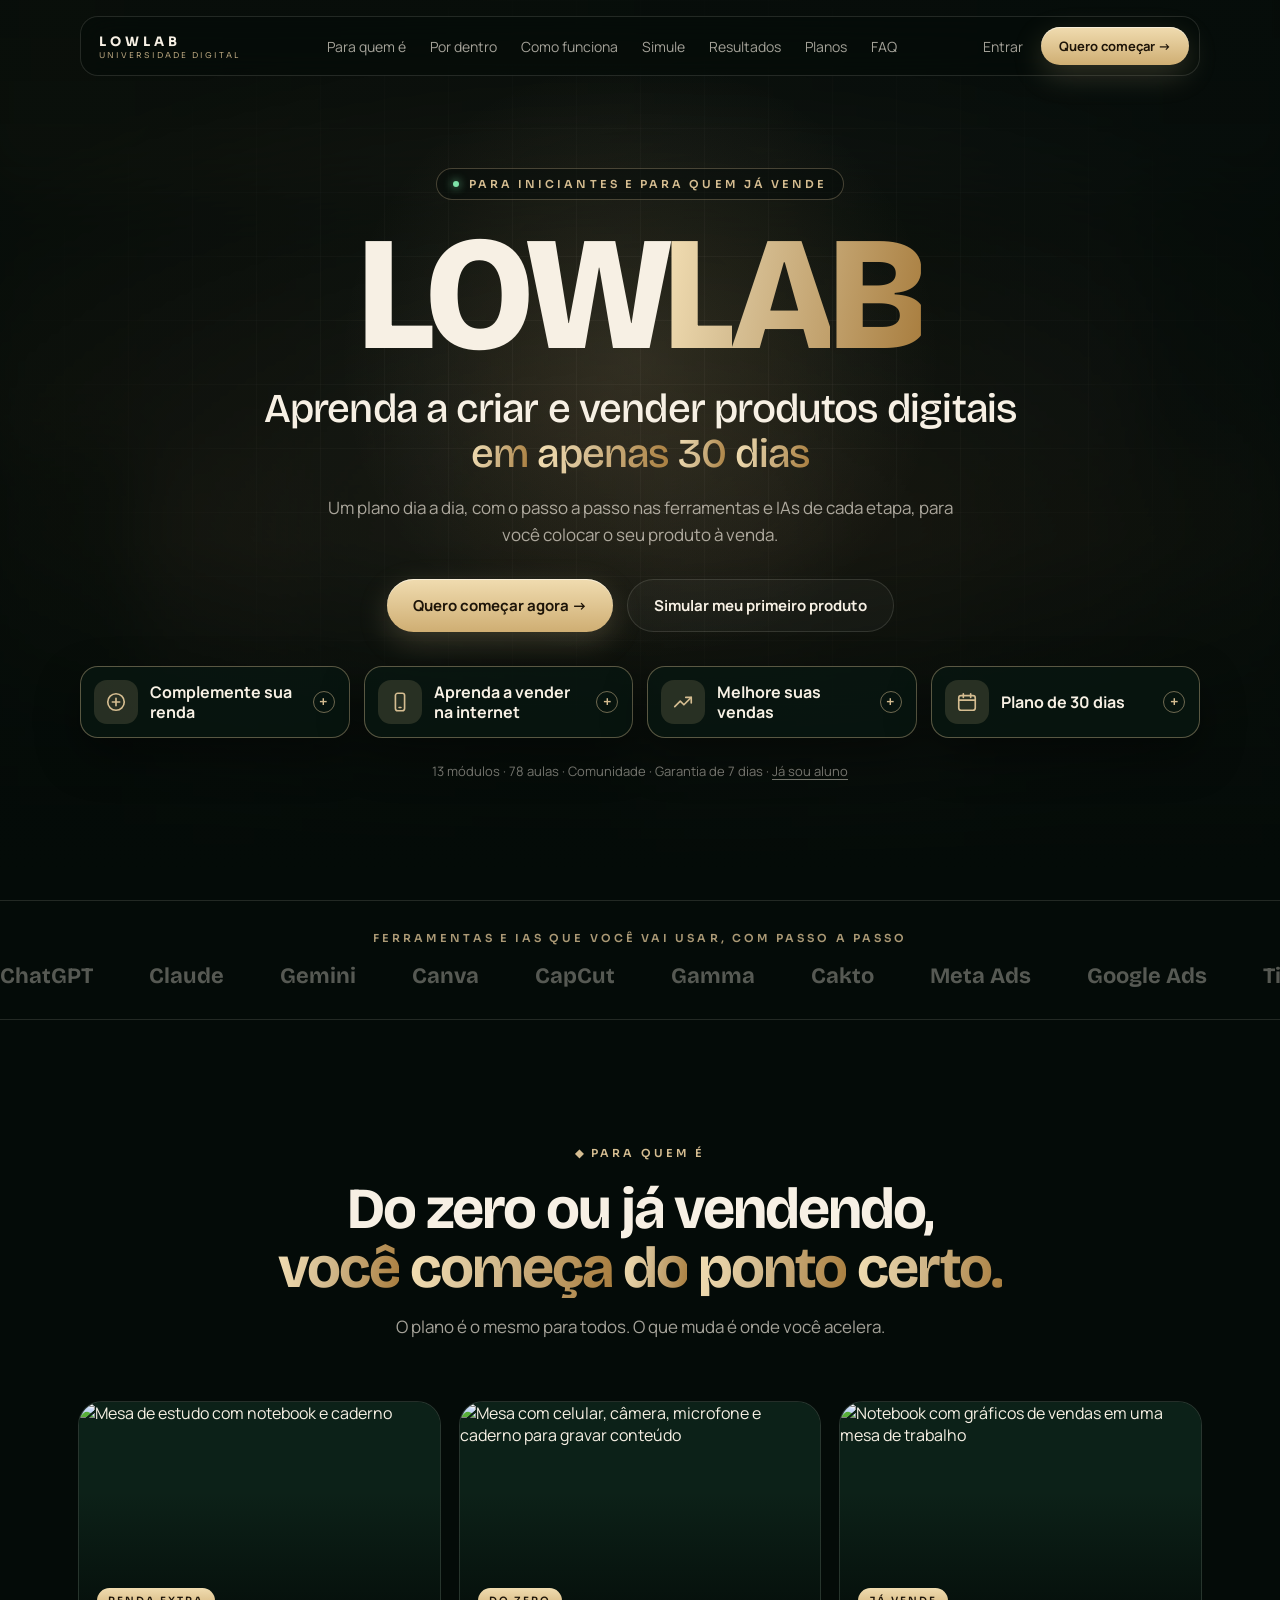
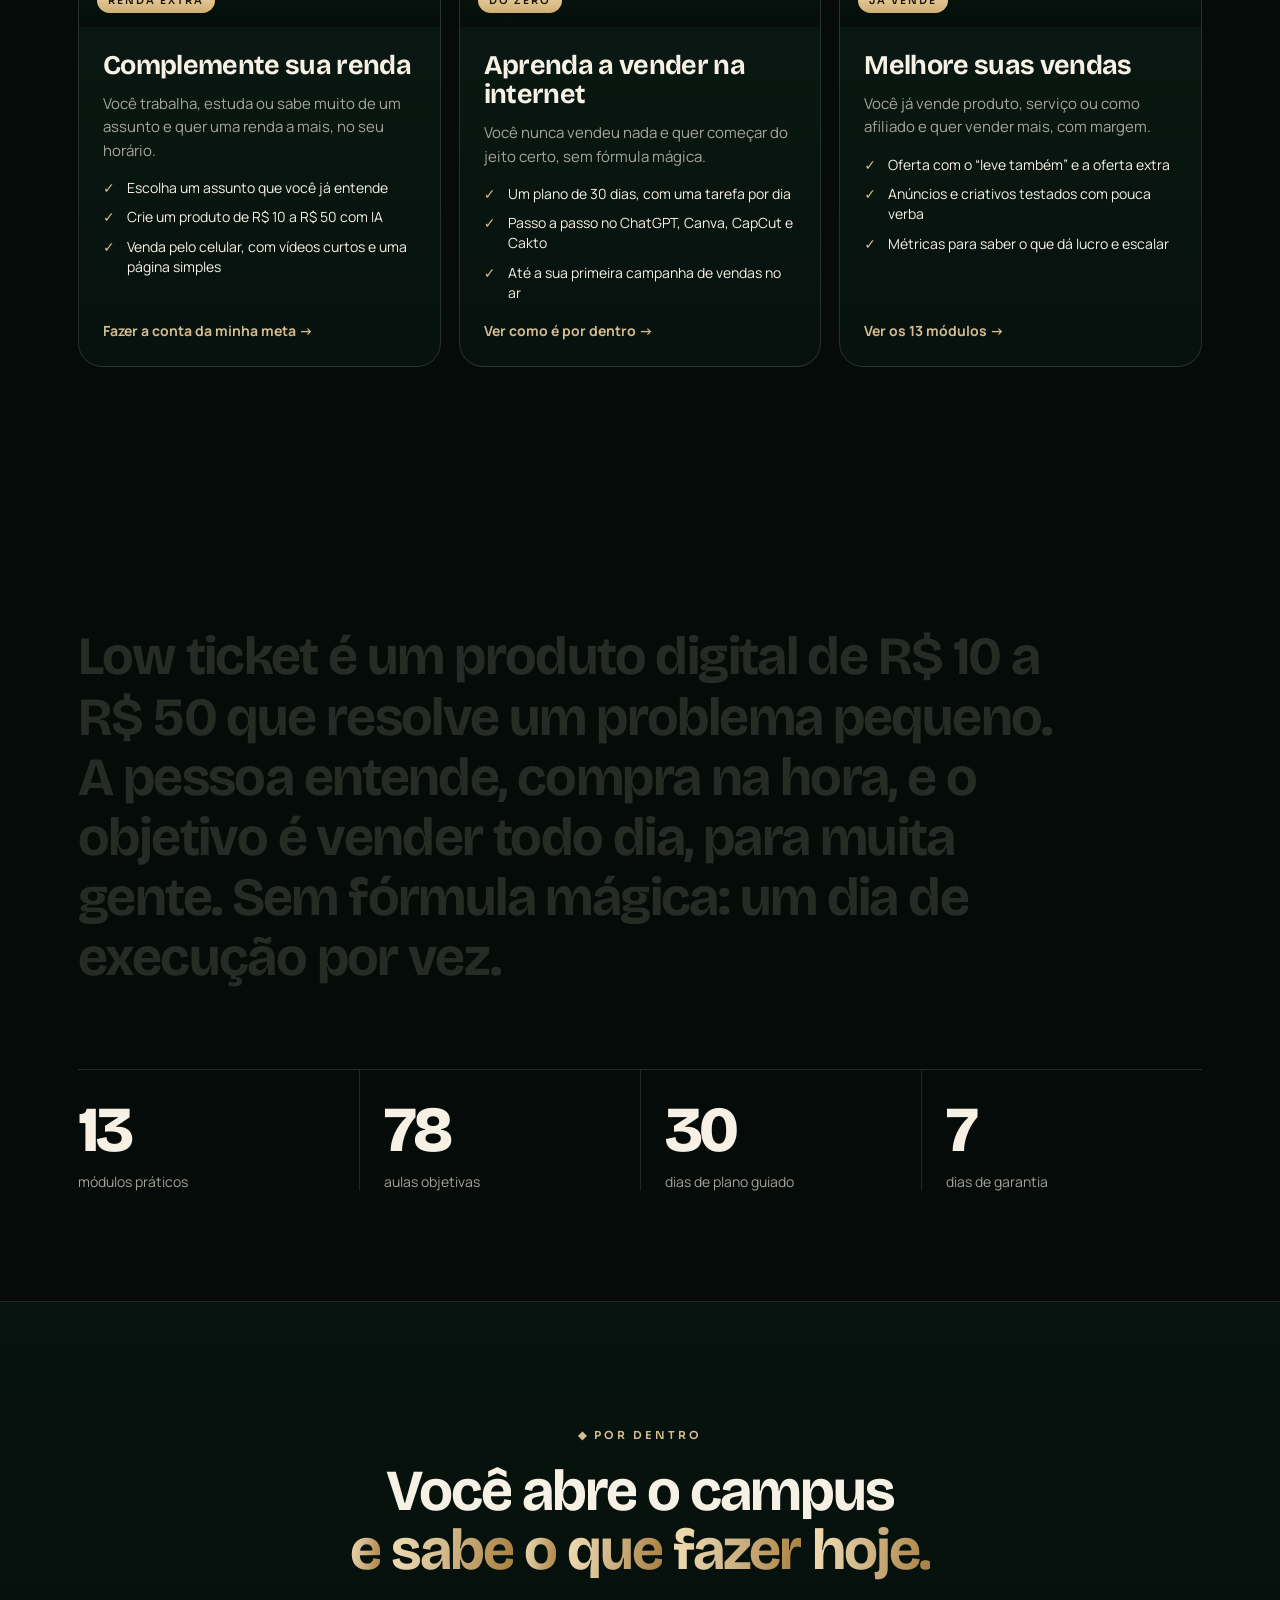
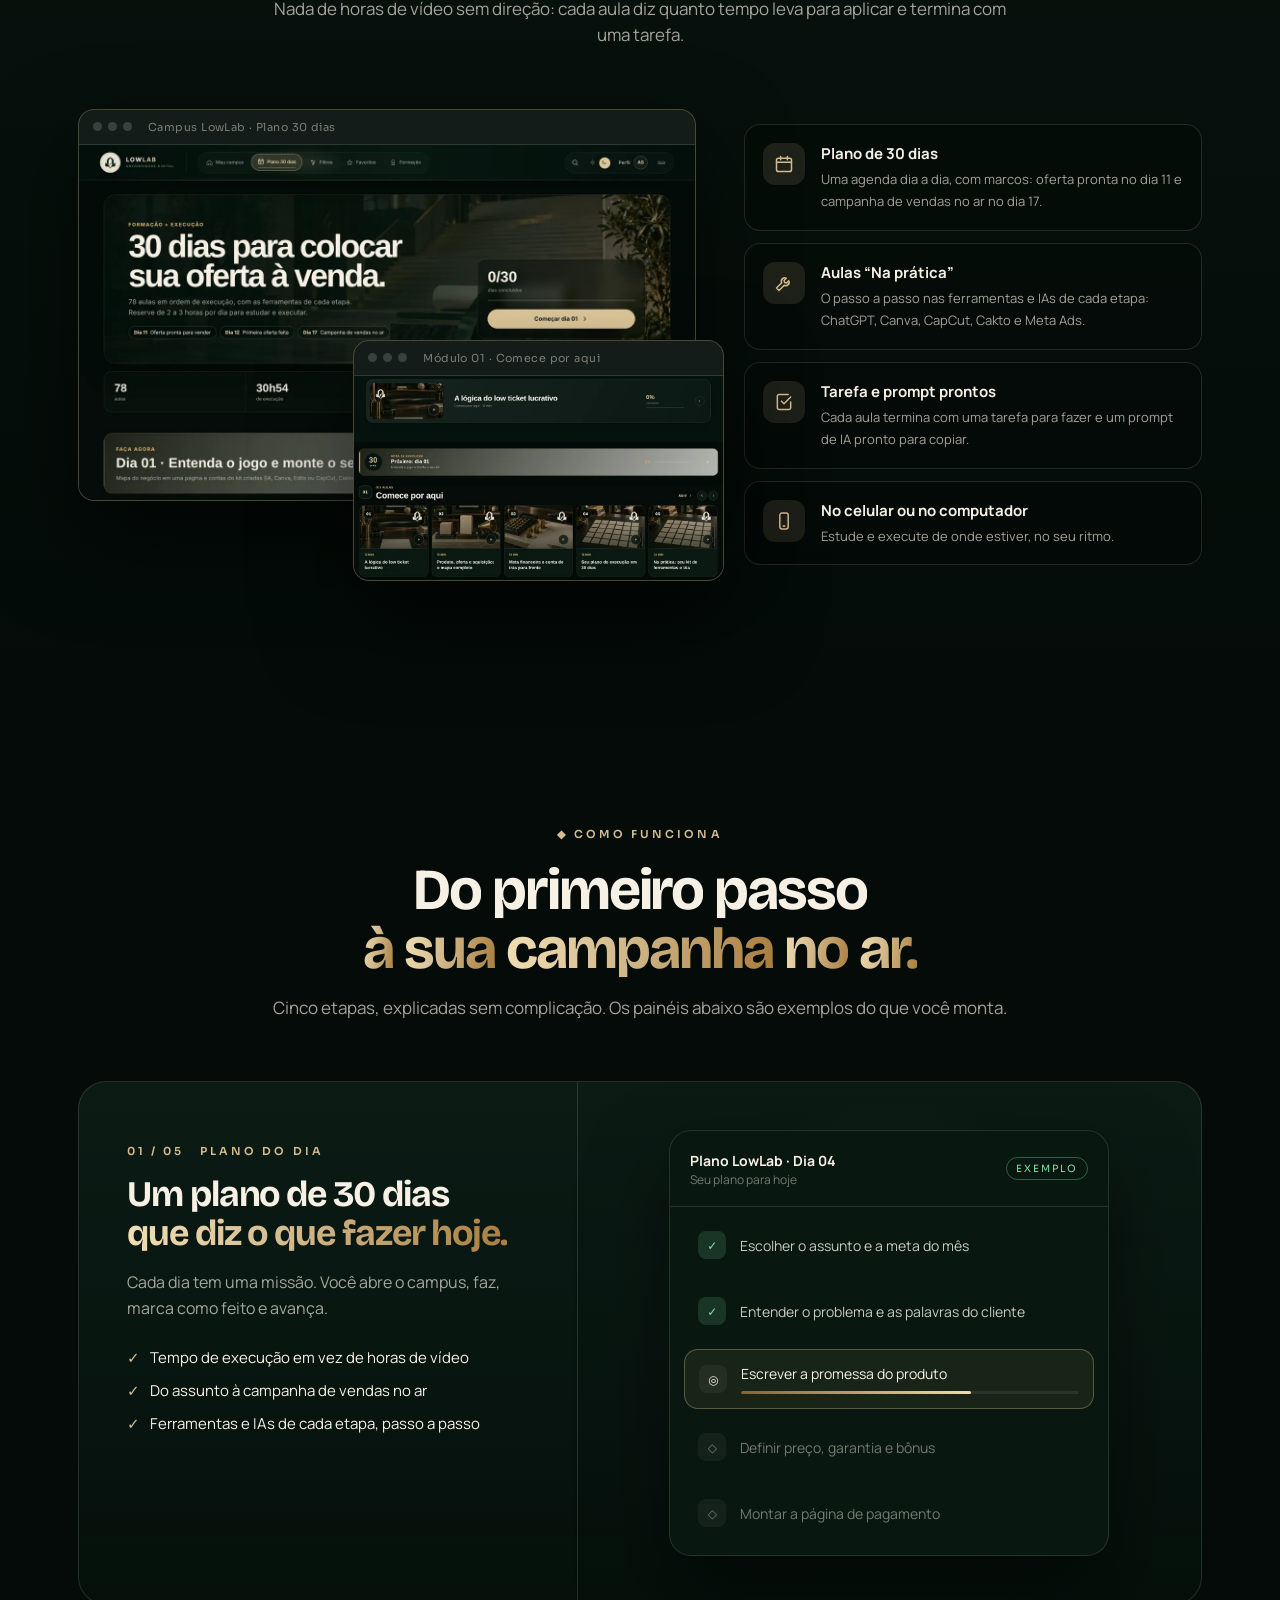
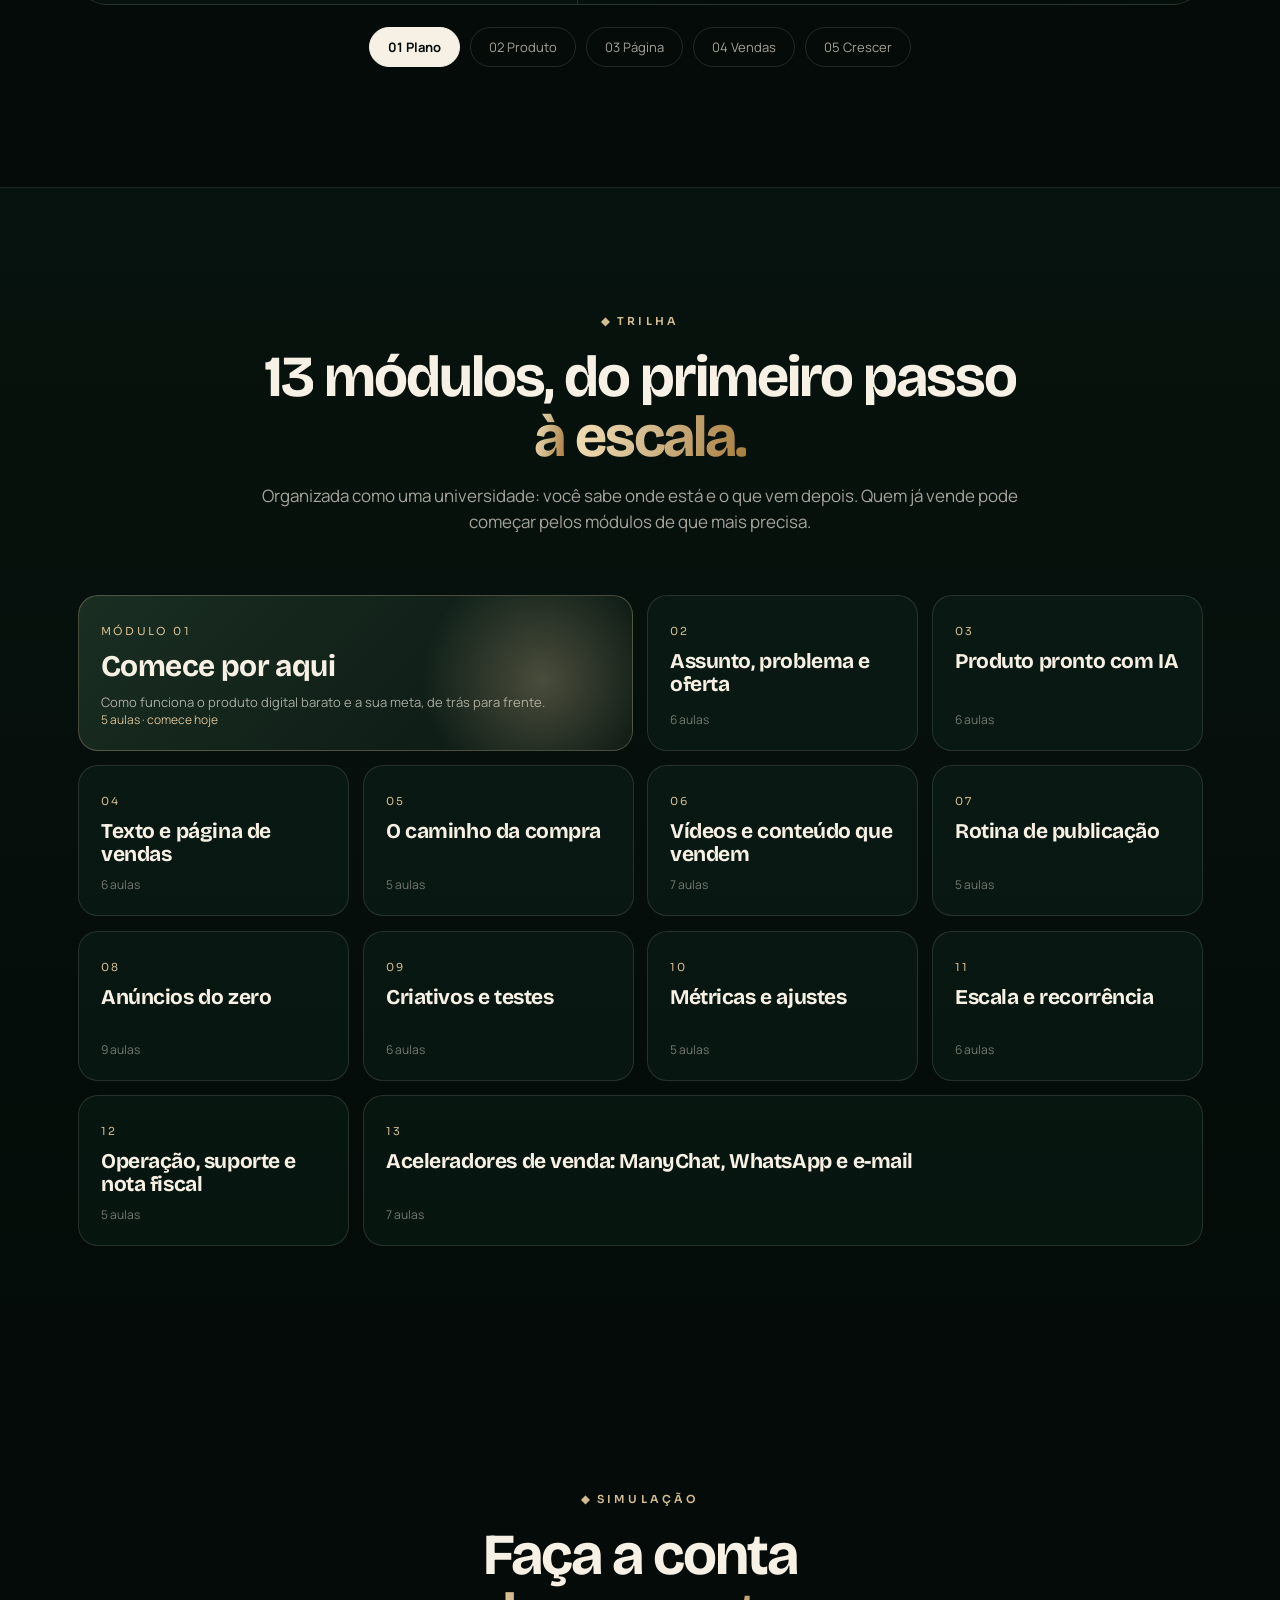
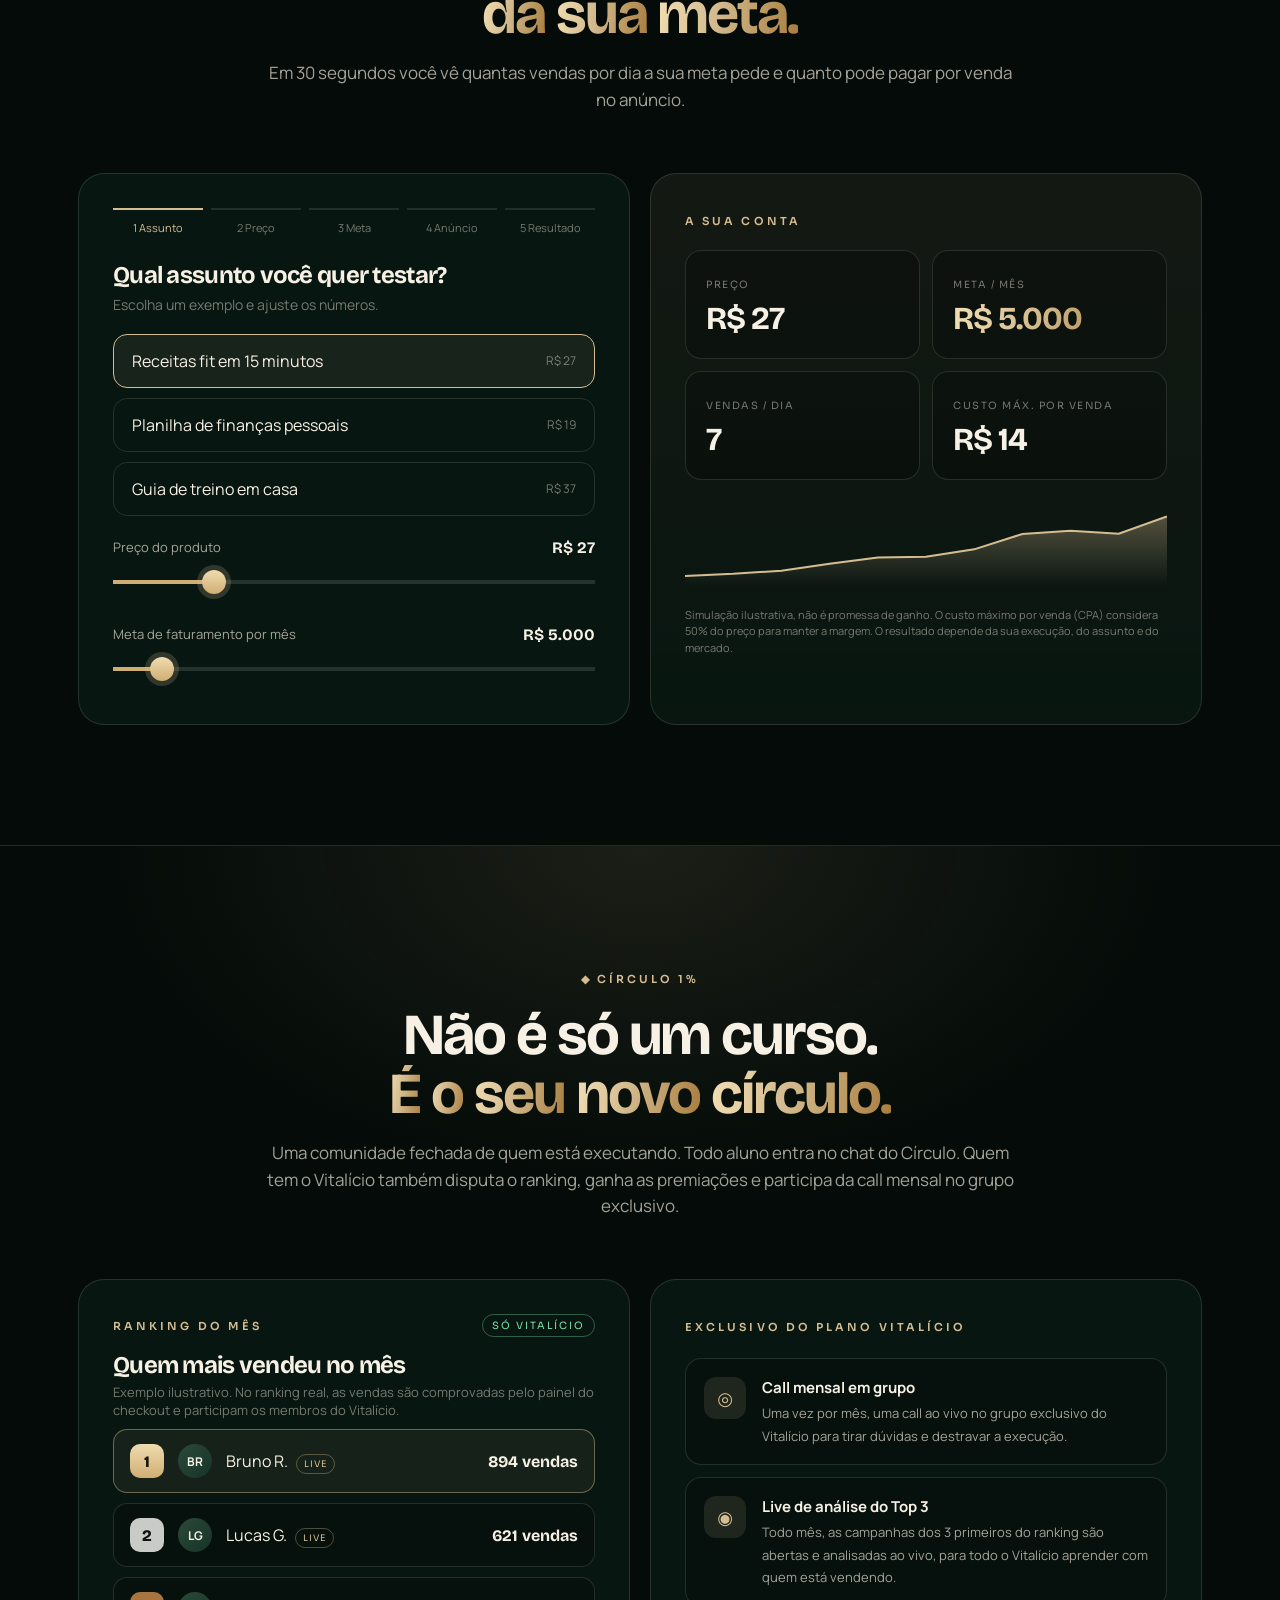
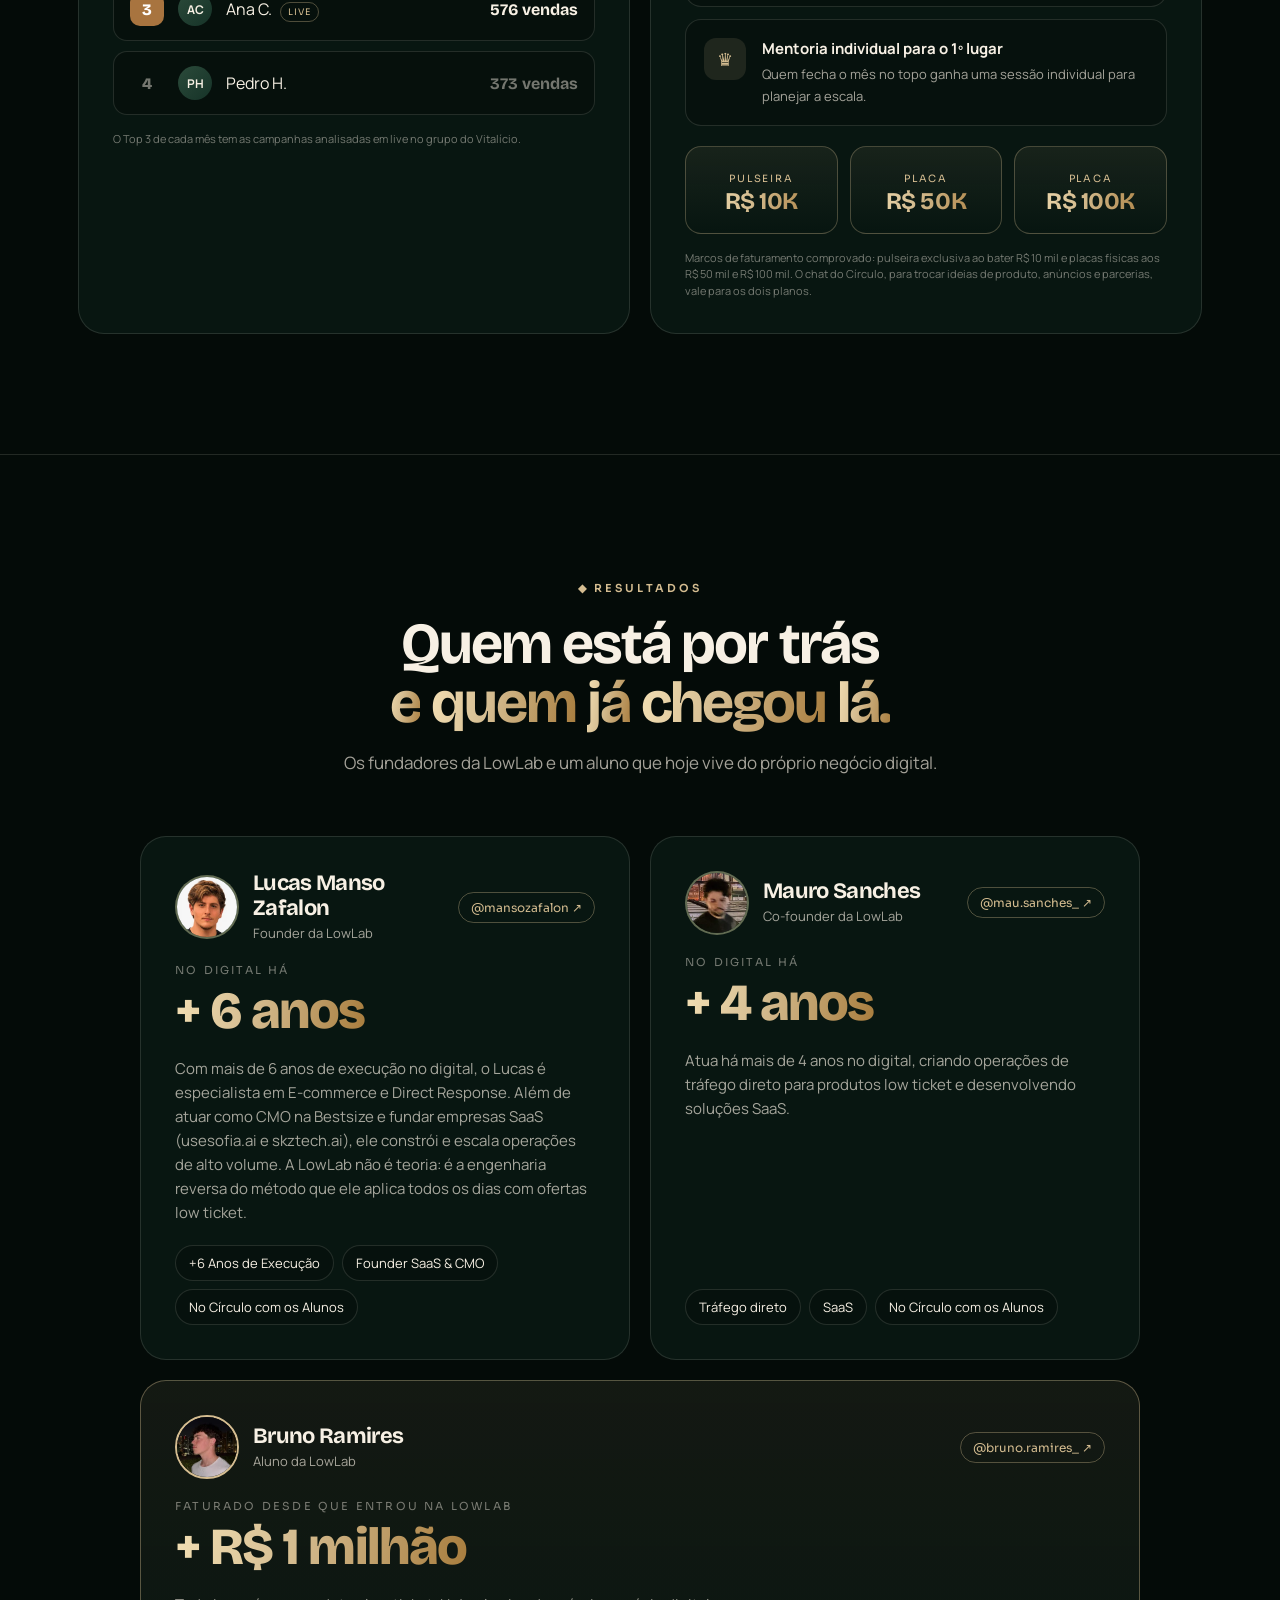
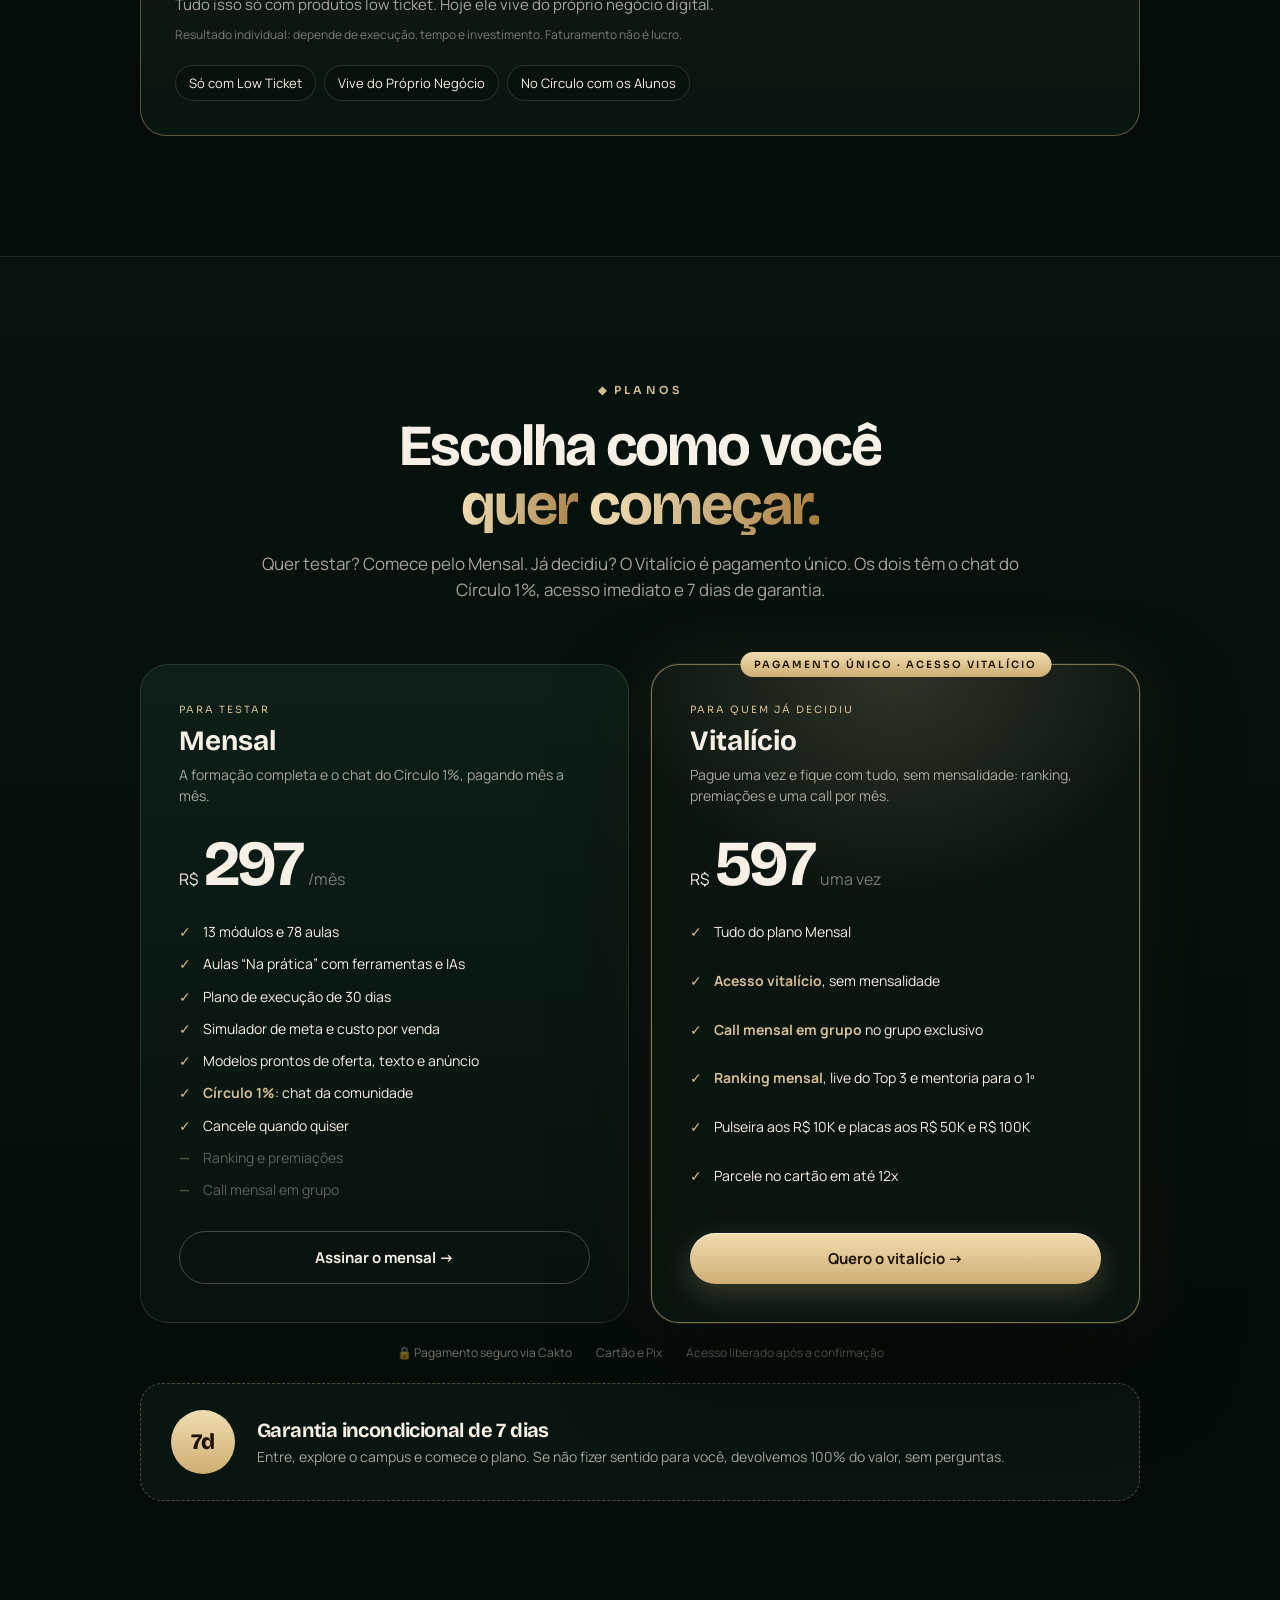
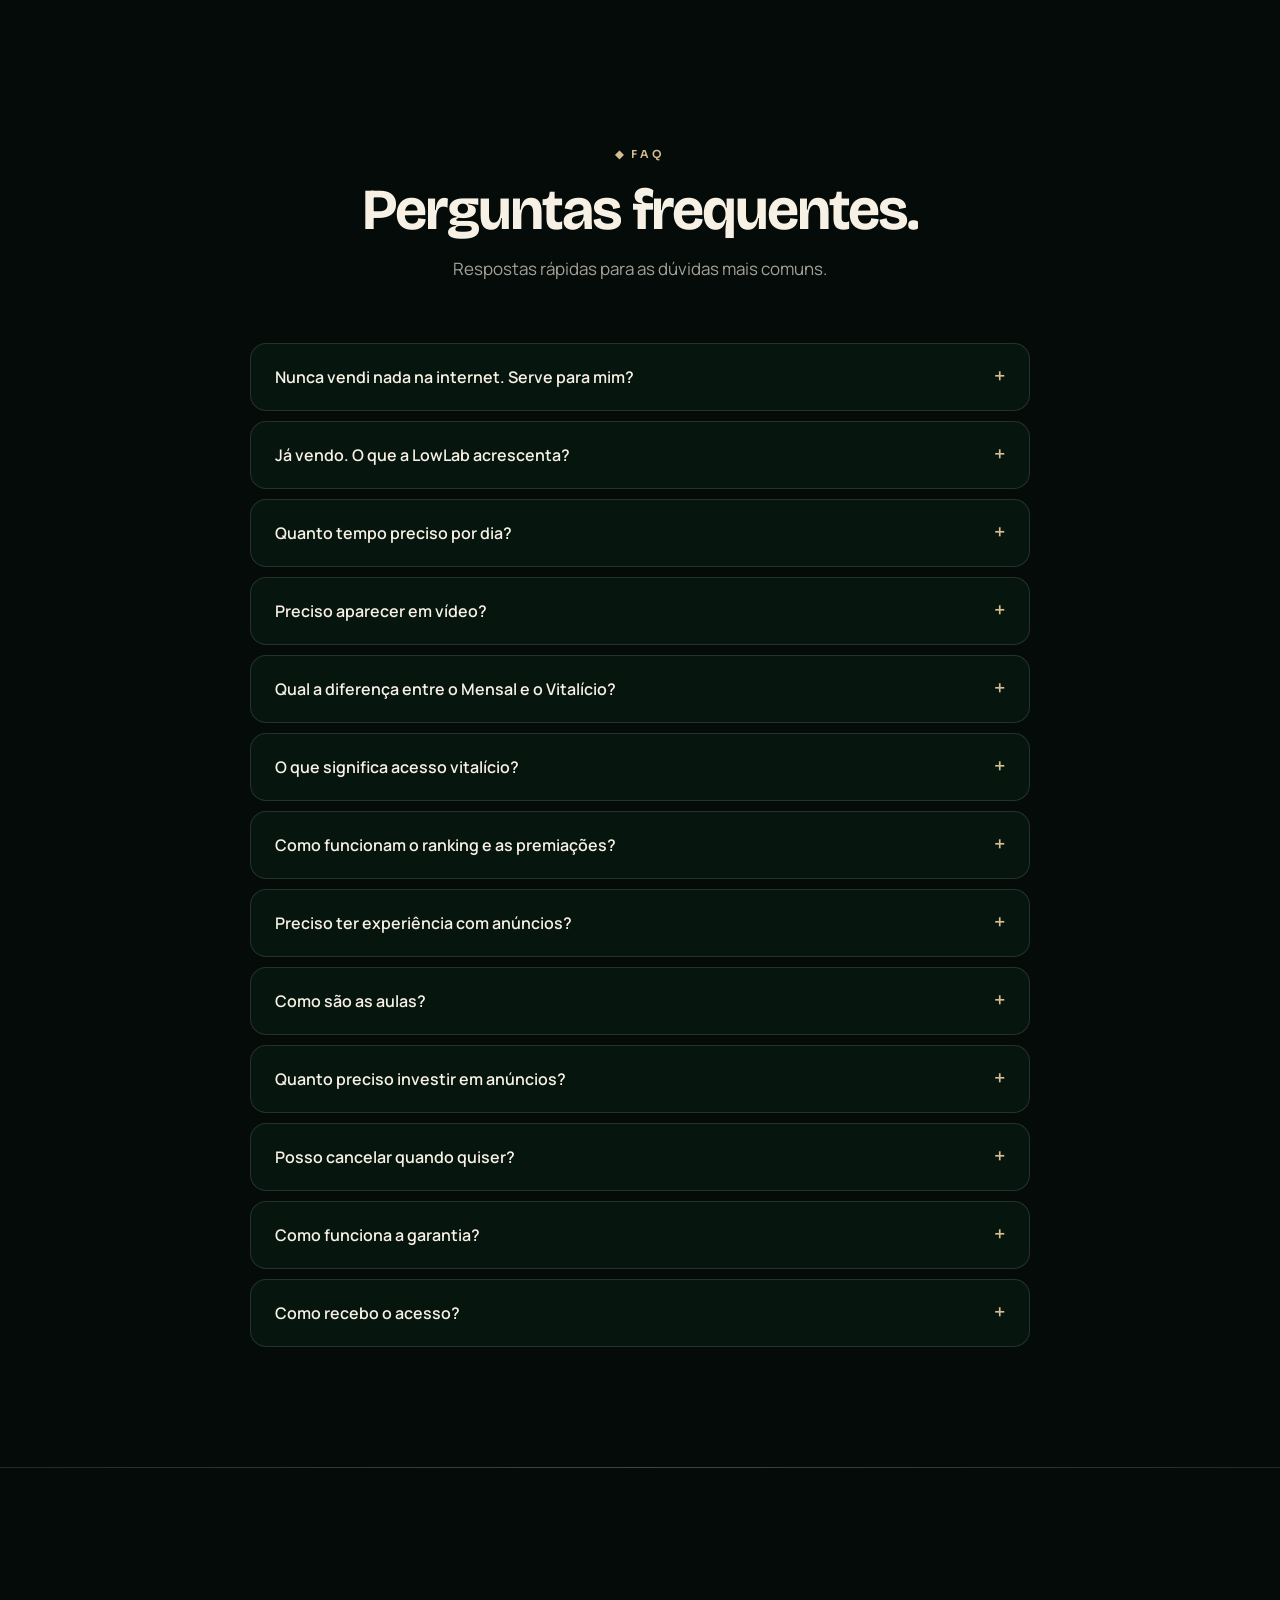
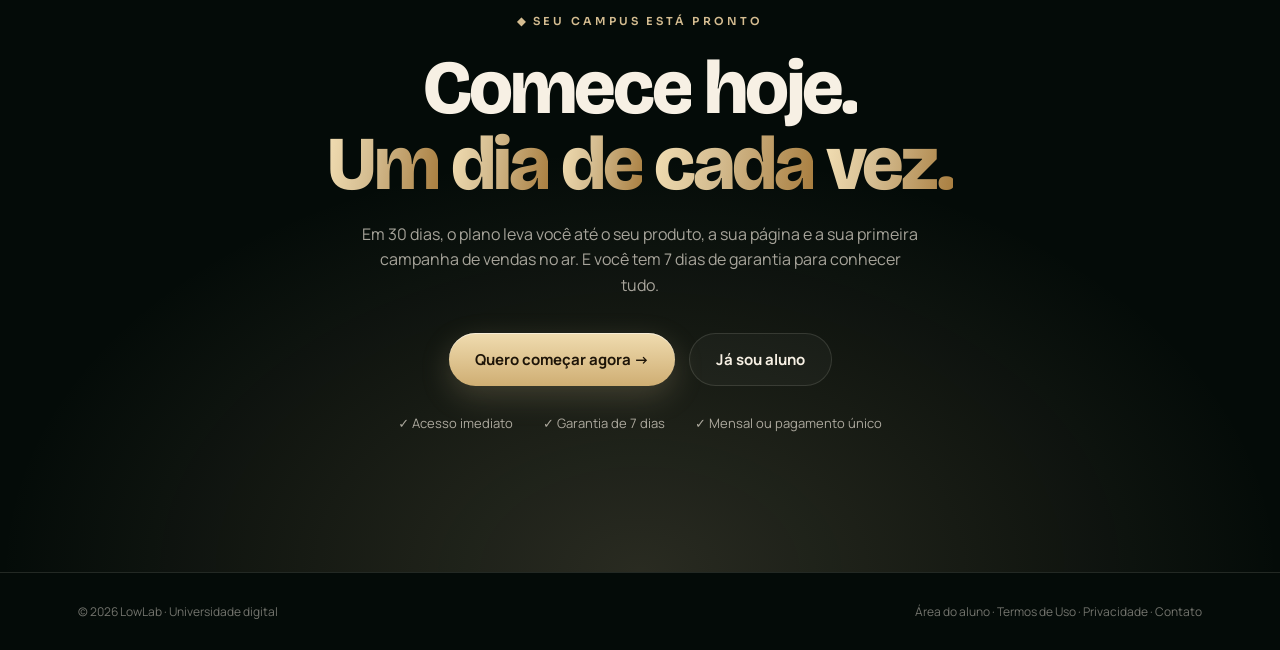
==== commit 510f5cbb: "Landing: case do Bruno só com o R$ 1 milhão faturado Sai o "+ R$ 50 mil por mês" do card do Bruno, a" ====
--- a/index.html
+++ b/index.html
@@ -210,6 +210,7 @@
 input[type=range]{--p:50%;display:block;width:100%;height:34px;margin:0;-webkit-appearance:none;appearance:none;background:linear-gradient(90deg,#cfae73 0,#cfae73 var(--p),rgba(255,255,255,.12) var(--p),rgba(255,255,255,.12) 100%) center/100% 4px no-repeat;outline:none;touch-action:none}
 .rng input[type=range]{pointer-events:none}
 input[type=range]:focus-visible{outline:2px solid rgba(213,189,145,.5);outline-offset:2px;border-radius:8px}
+.rng.ptr input[type=range]:focus-visible{outline:none}
 input[type=range]::-webkit-slider-thumb{-webkit-appearance:none;width:24px;height:24px;border-radius:50%;background:linear-gradient(180deg,#f0dcb0,#cfae73);box-shadow:0 0 0 5px rgba(213,189,145,.2);transition:box-shadow .2s}
 .rng.drag input[type=range]::-webkit-slider-thumb{box-shadow:0 0 0 9px rgba(213,189,145,.26)}
 input[type=range]::-moz-range-thumb{width:24px;height:24px;border:0;border-radius:50%;background:#d5bd91}
@@ -673,7 +674,7 @@
     </article>
     <article class="panel case case-hl case-wide">
       <div class="case-top"><img class="case-photo" src="foto-bruno.webp" alt="Bruno Ramires" width="64" height="64" loading="lazy" decoding="async"><div><b class="disp case-name">Bruno Ramires</b><small>Aluno da LowLab</small></div><a class="case-ig" href="https://www.instagram.com/bruno.ramires_/" target="_blank" rel="noopener">@bruno.ramires_ ↗</a></div>
-      <div class="case-stats"><div class="case-num"><small>Faturamento por mês</small><b class="gold disp">+ R$ 50 mil</b></div><div class="case-num"><small>Faturado desde que entrou na LowLab</small><b class="gold disp">+ R$ 1 milhão</b></div></div>
+      <div class="case-stats"><div class="case-num"><small>Faturado desde que entrou na LowLab</small><b class="gold disp">+ R$ 1 milhão</b></div></div>
       <p>Tudo isso só com produtos low ticket. Hoje ele vive do próprio negócio digital.<small>Resultado individual: depende de execução, tempo e investimento. Faturamento não é lucro.</small></p>
       <div class="facts"><span>Só com Low Ticket</span><span>Vive do Próprio Negócio</span><span>No Círculo com os Alunos</span></div>
     </article>
@@ -778,10 +779,13 @@
 // (o controle nativo não recebe o toque, então não há conflito no iPhone, no Android nem nos navegadores dos apps; o teclado continua funcionando)
 function dragRange(el){
   const box=el.parentElement;
+  // contorno de foco só para quem usa o teclado
+  el.addEventListener('keydown',()=>box.classList.remove('ptr'));
   box.addEventListener('pointerdown',e=>{
     if(e.pointerType==='mouse'&&e.button!==0)return;
     e.preventDefault();
-    el.focus({preventScroll:true});
+    box.classList.add('ptr');
+    el.focus({preventScroll:true,focusVisible:false});
     try{box.setPointerCapture(e.pointerId)}catch(_){}
     box.classList.add('drag');
     const id=e.pointerId;
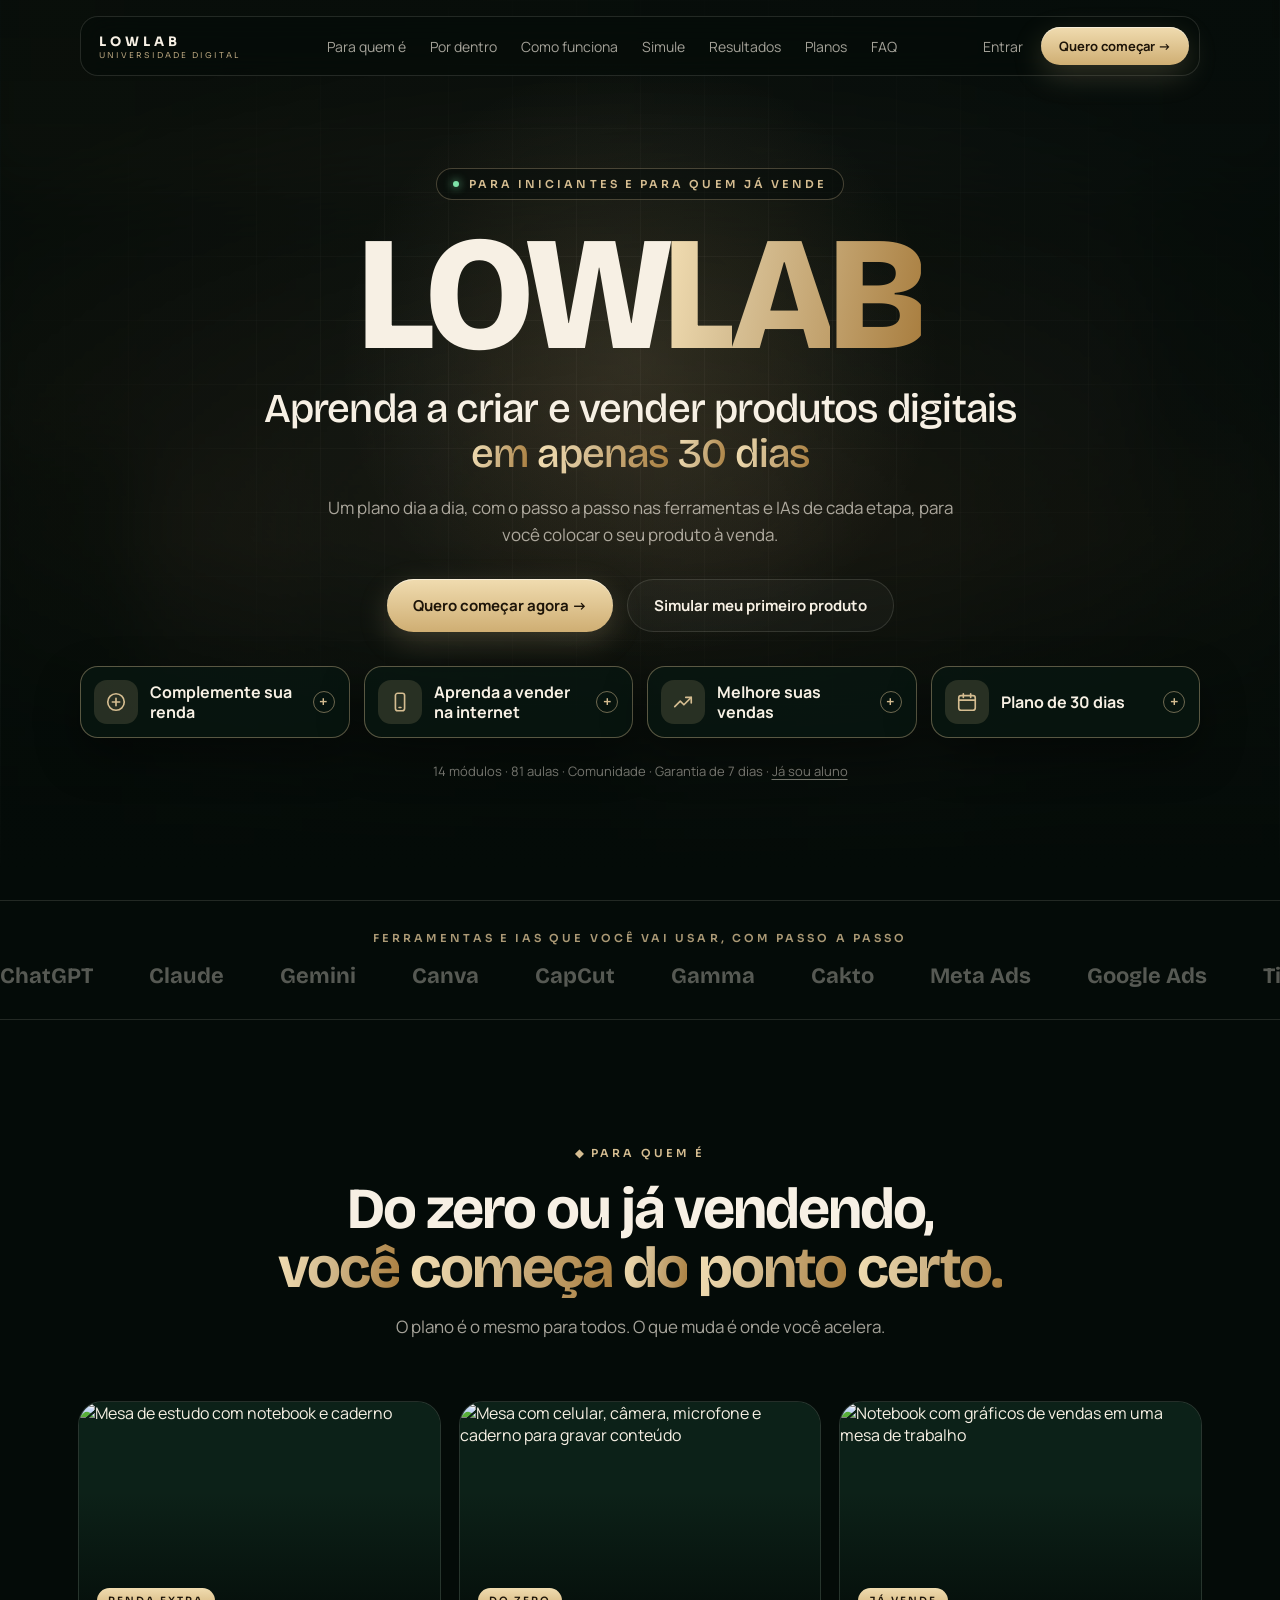
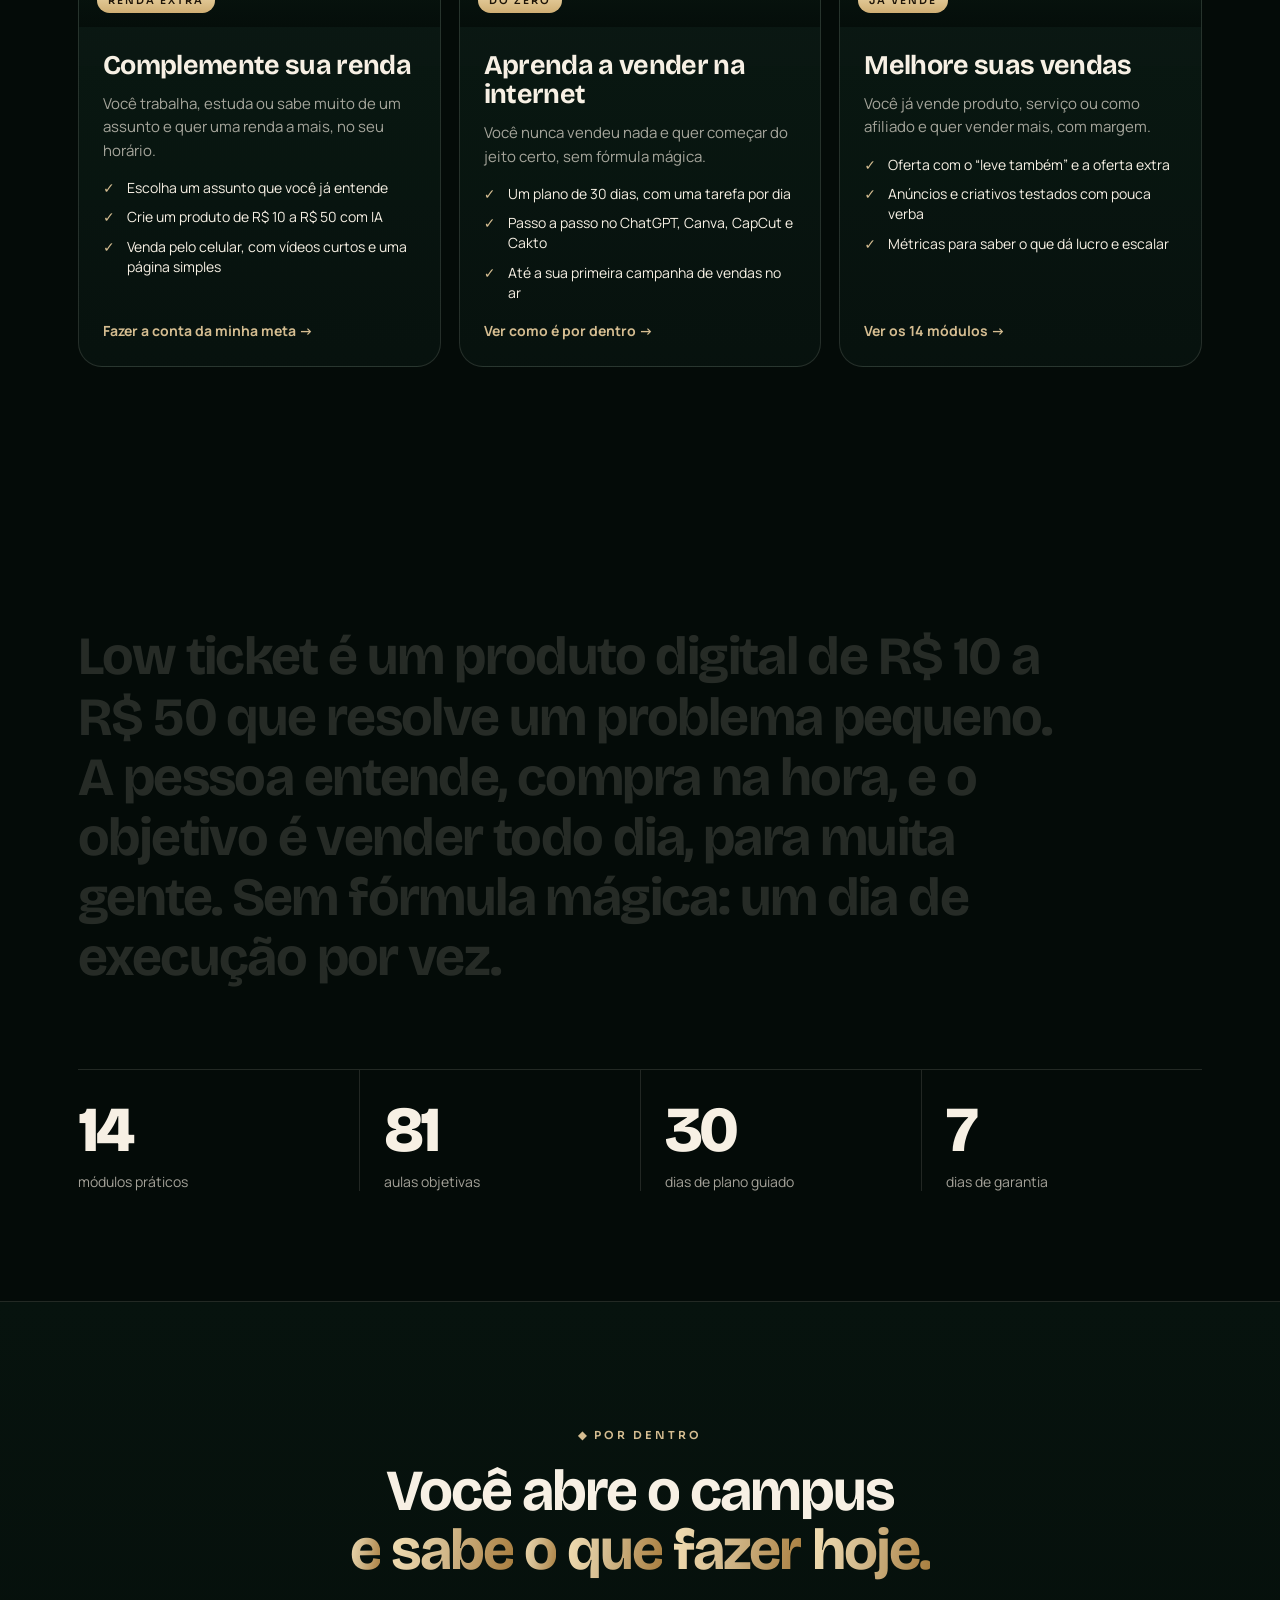
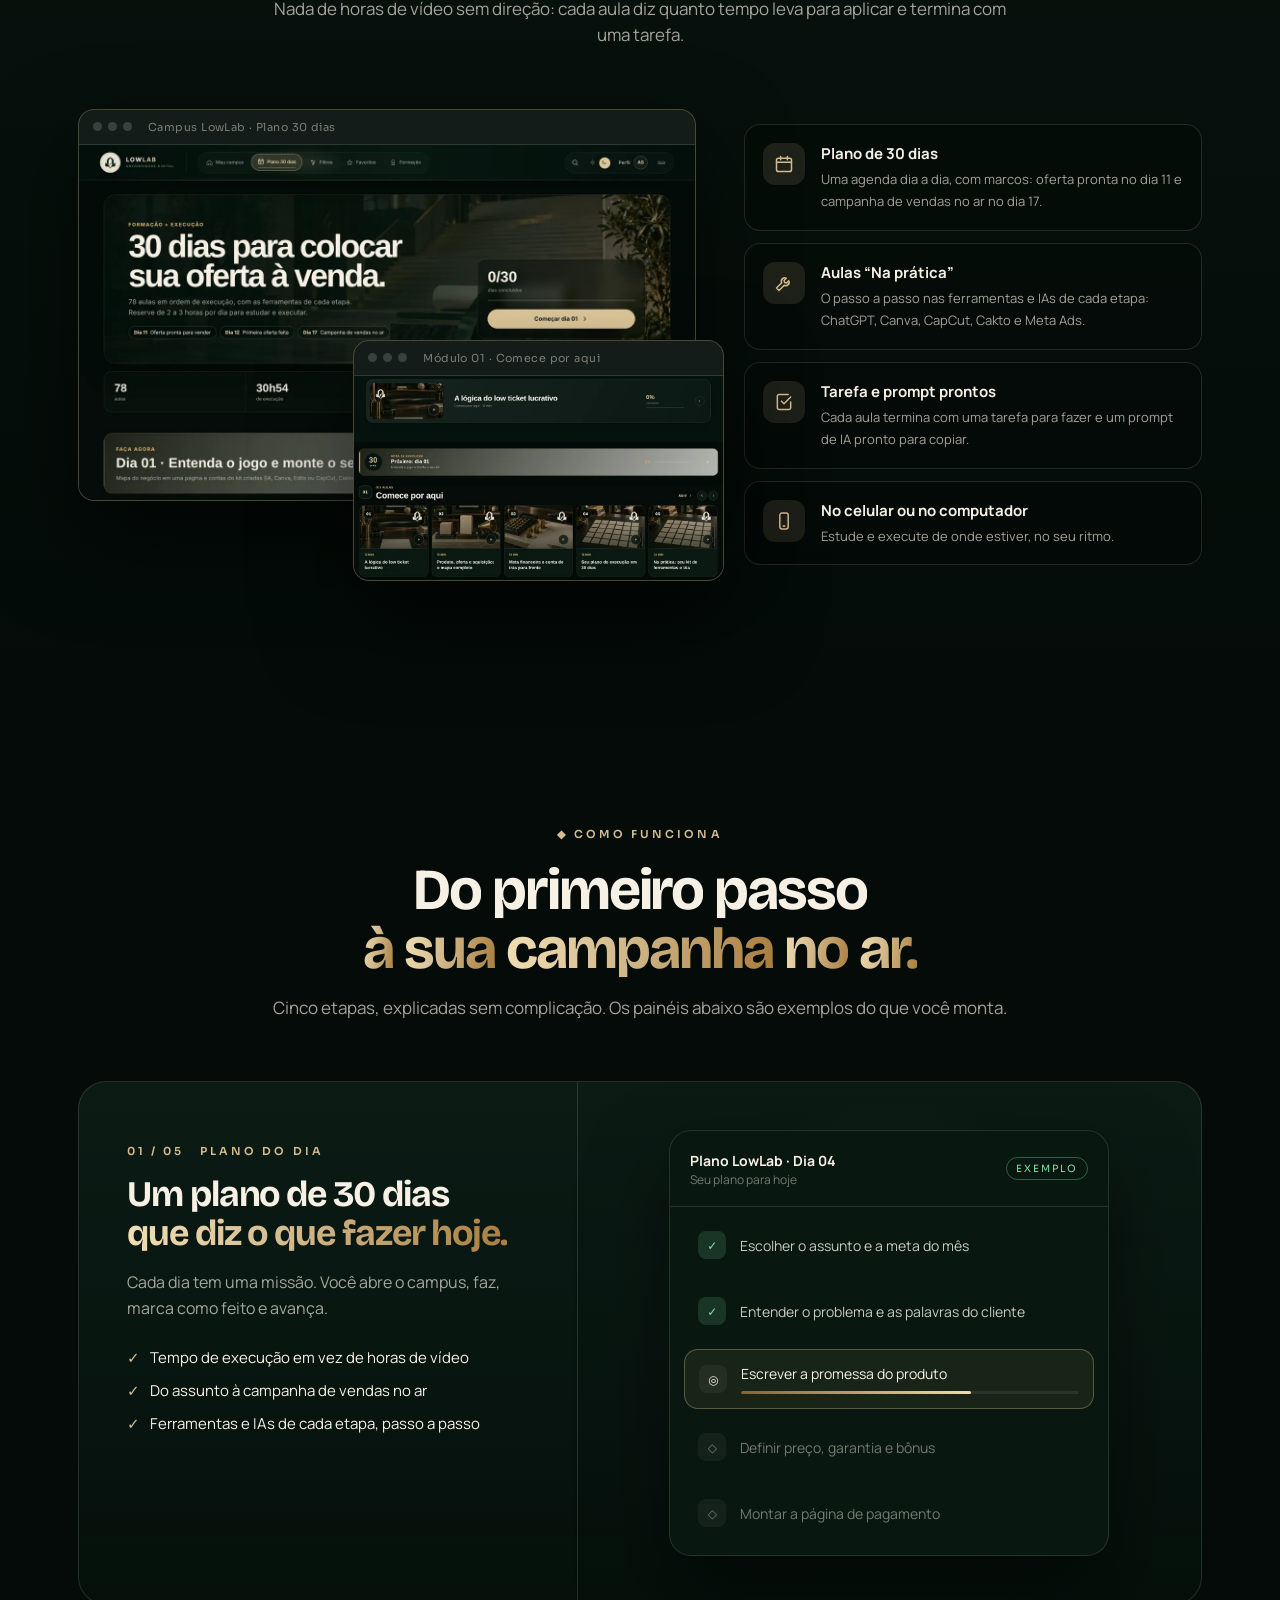
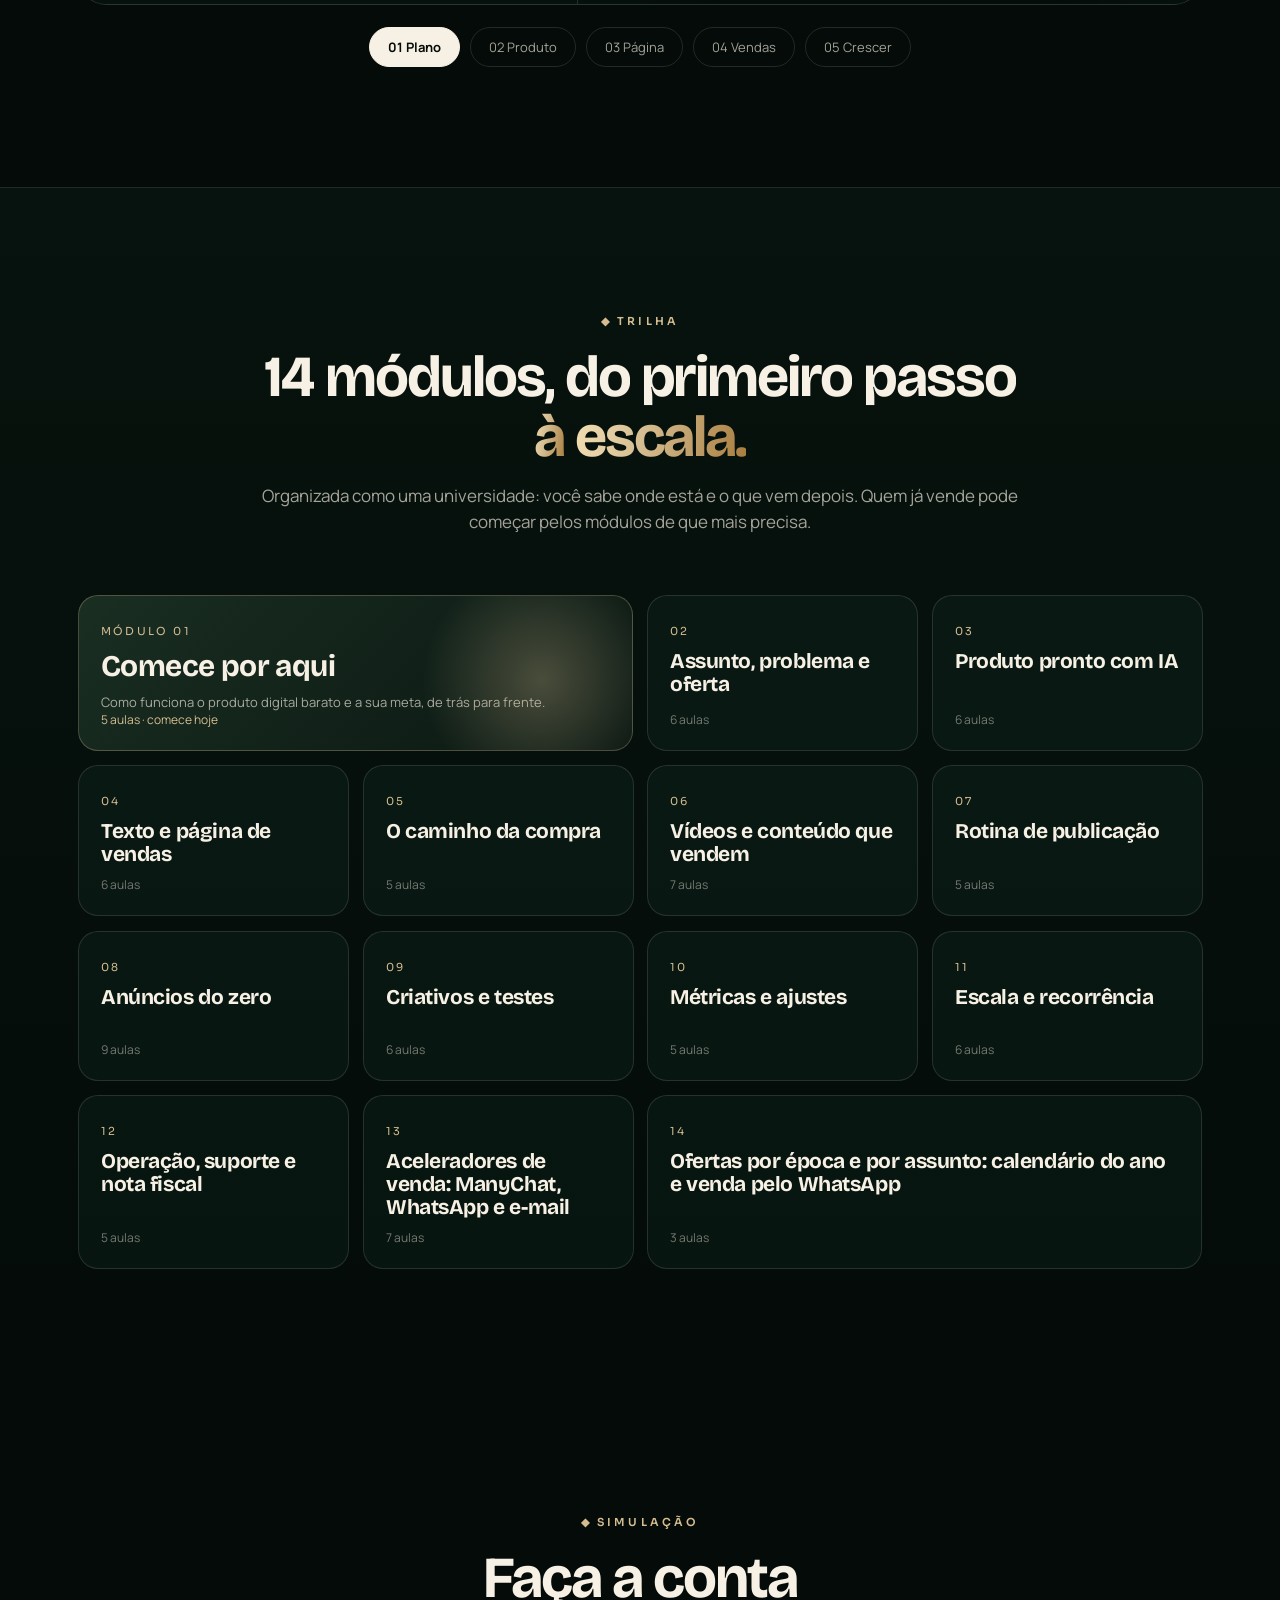
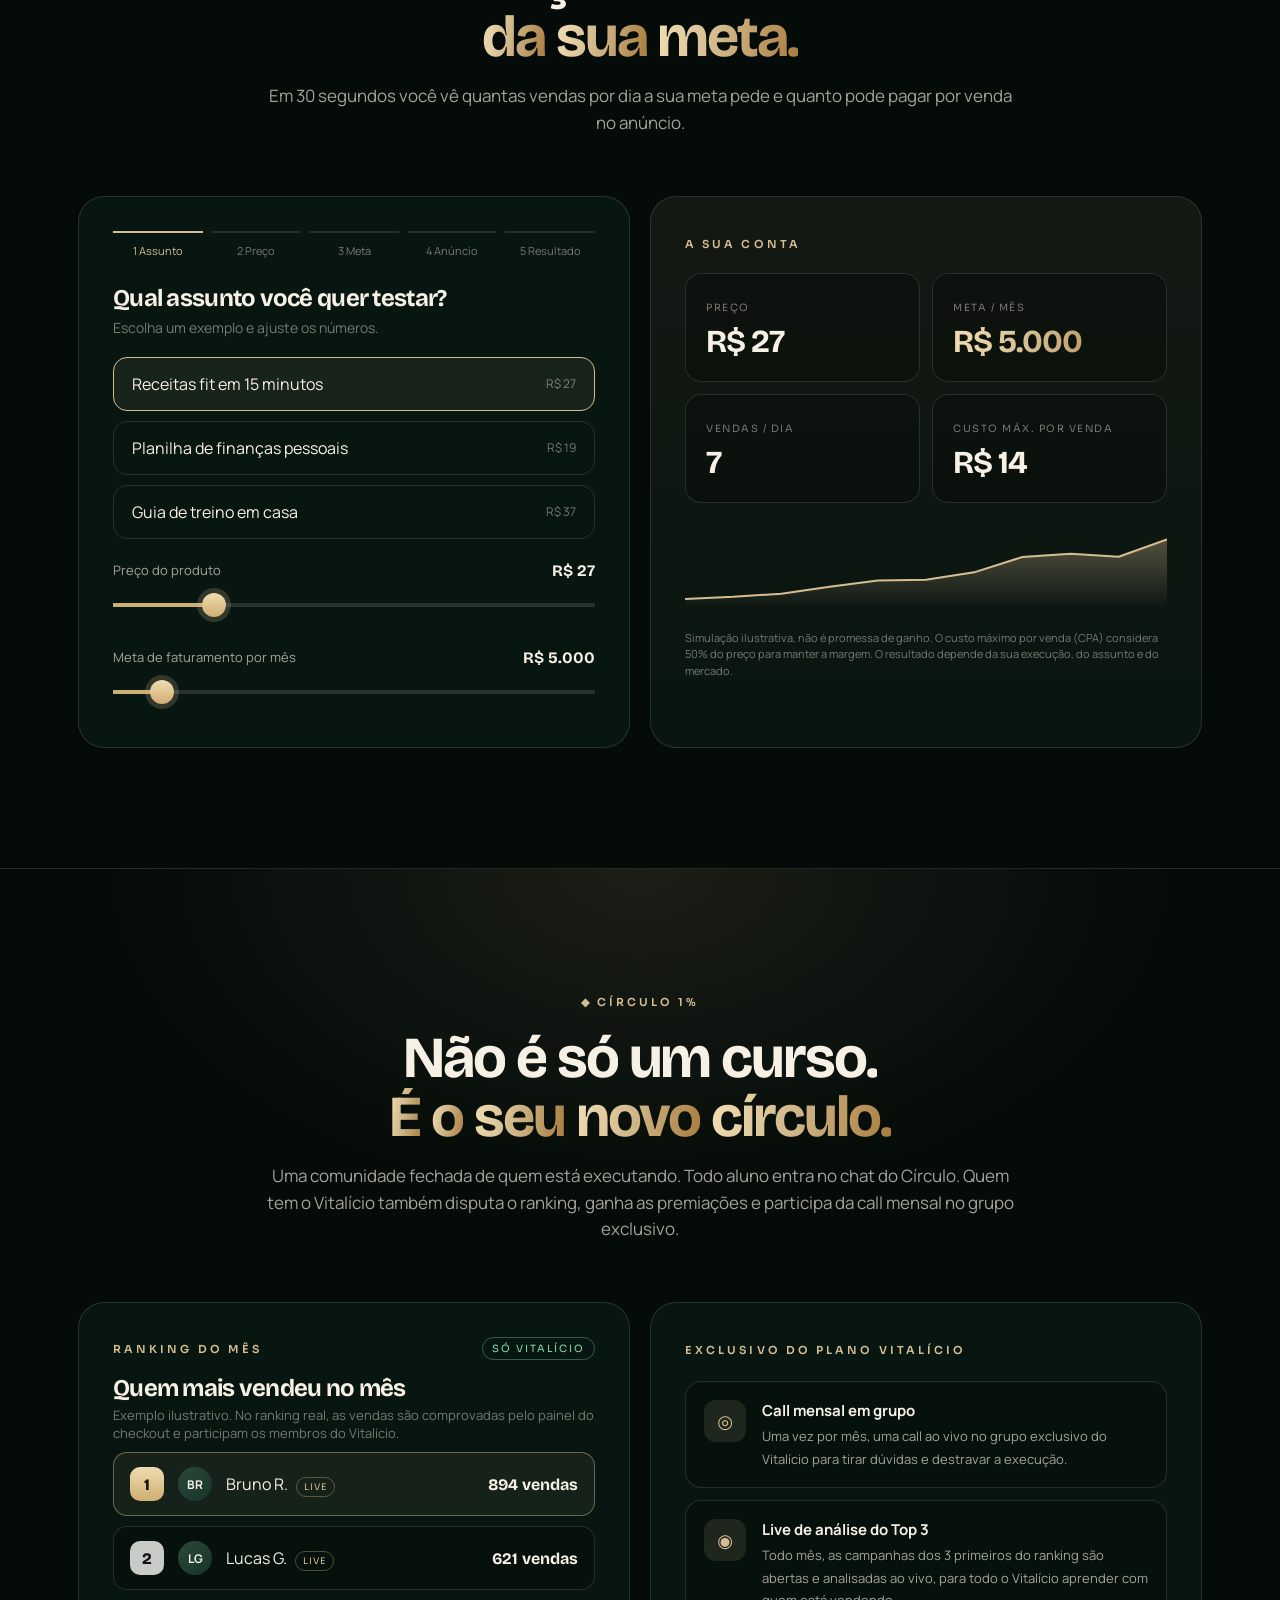
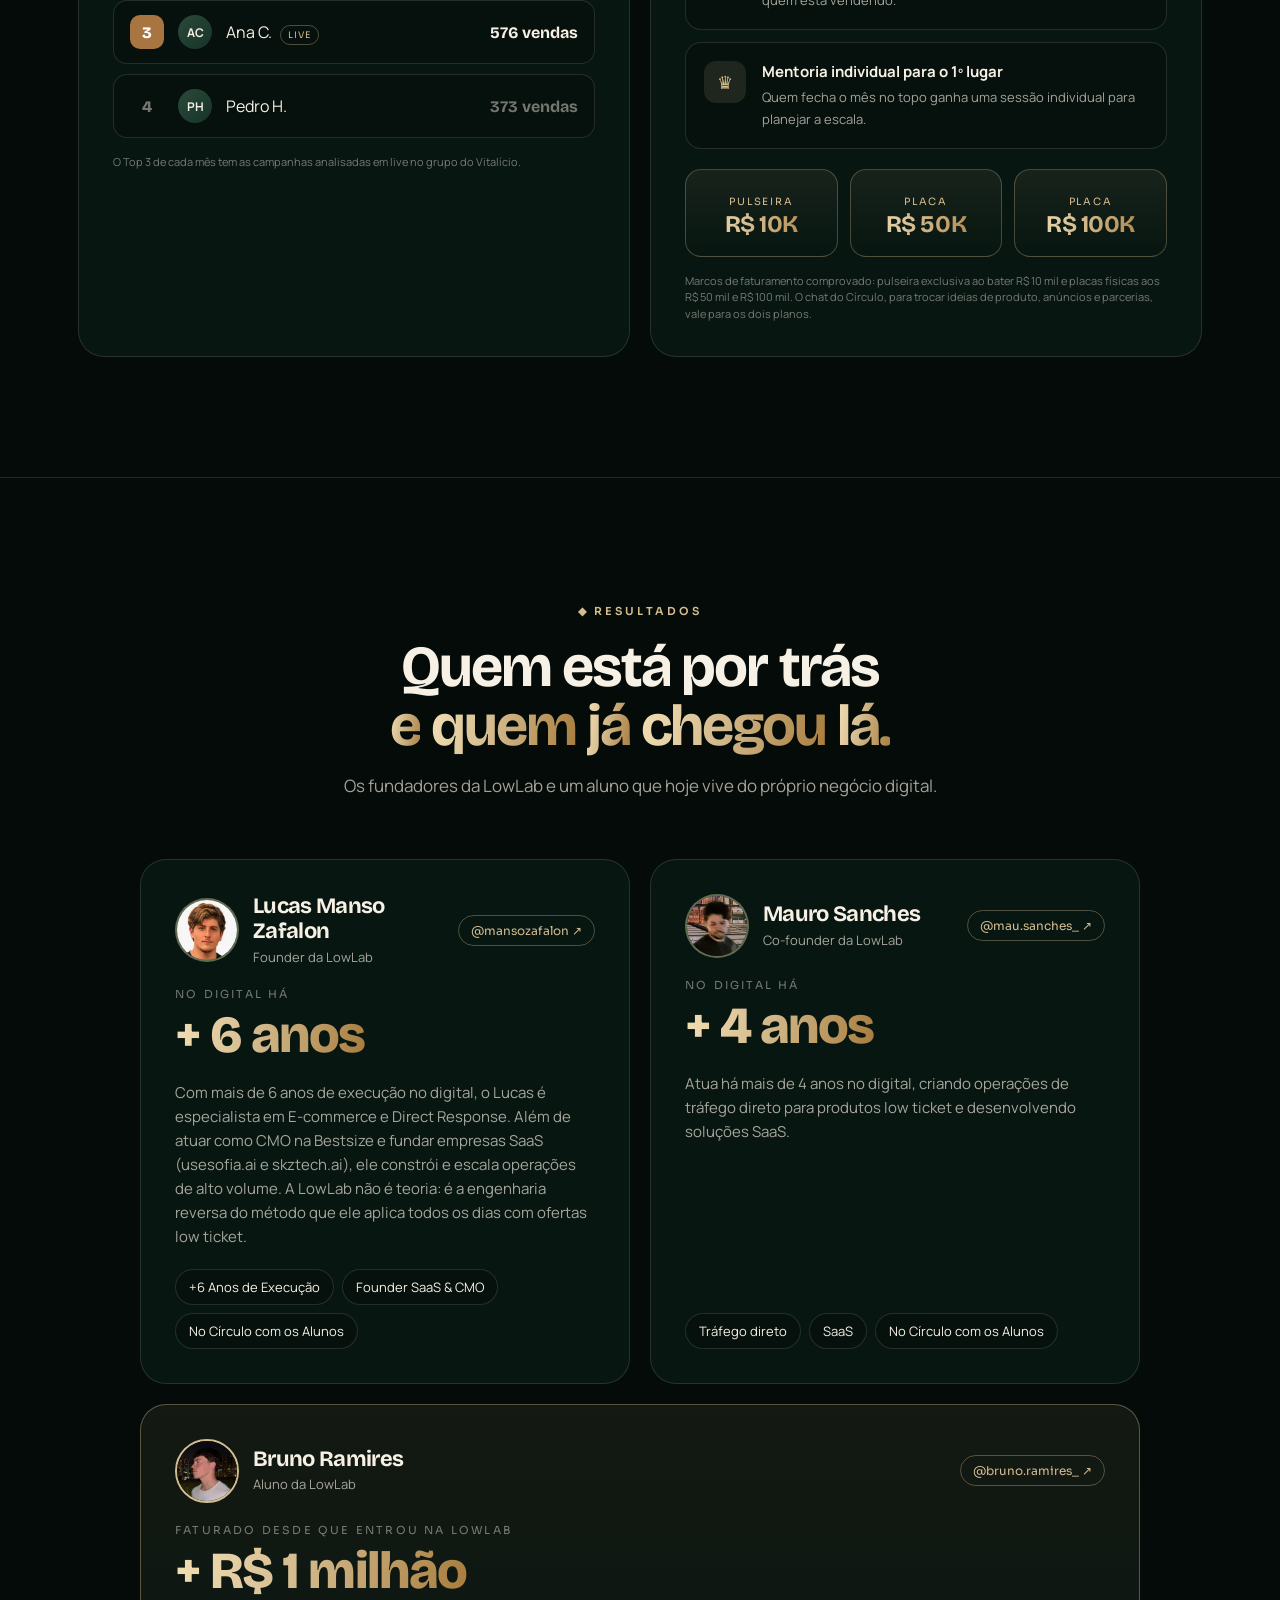
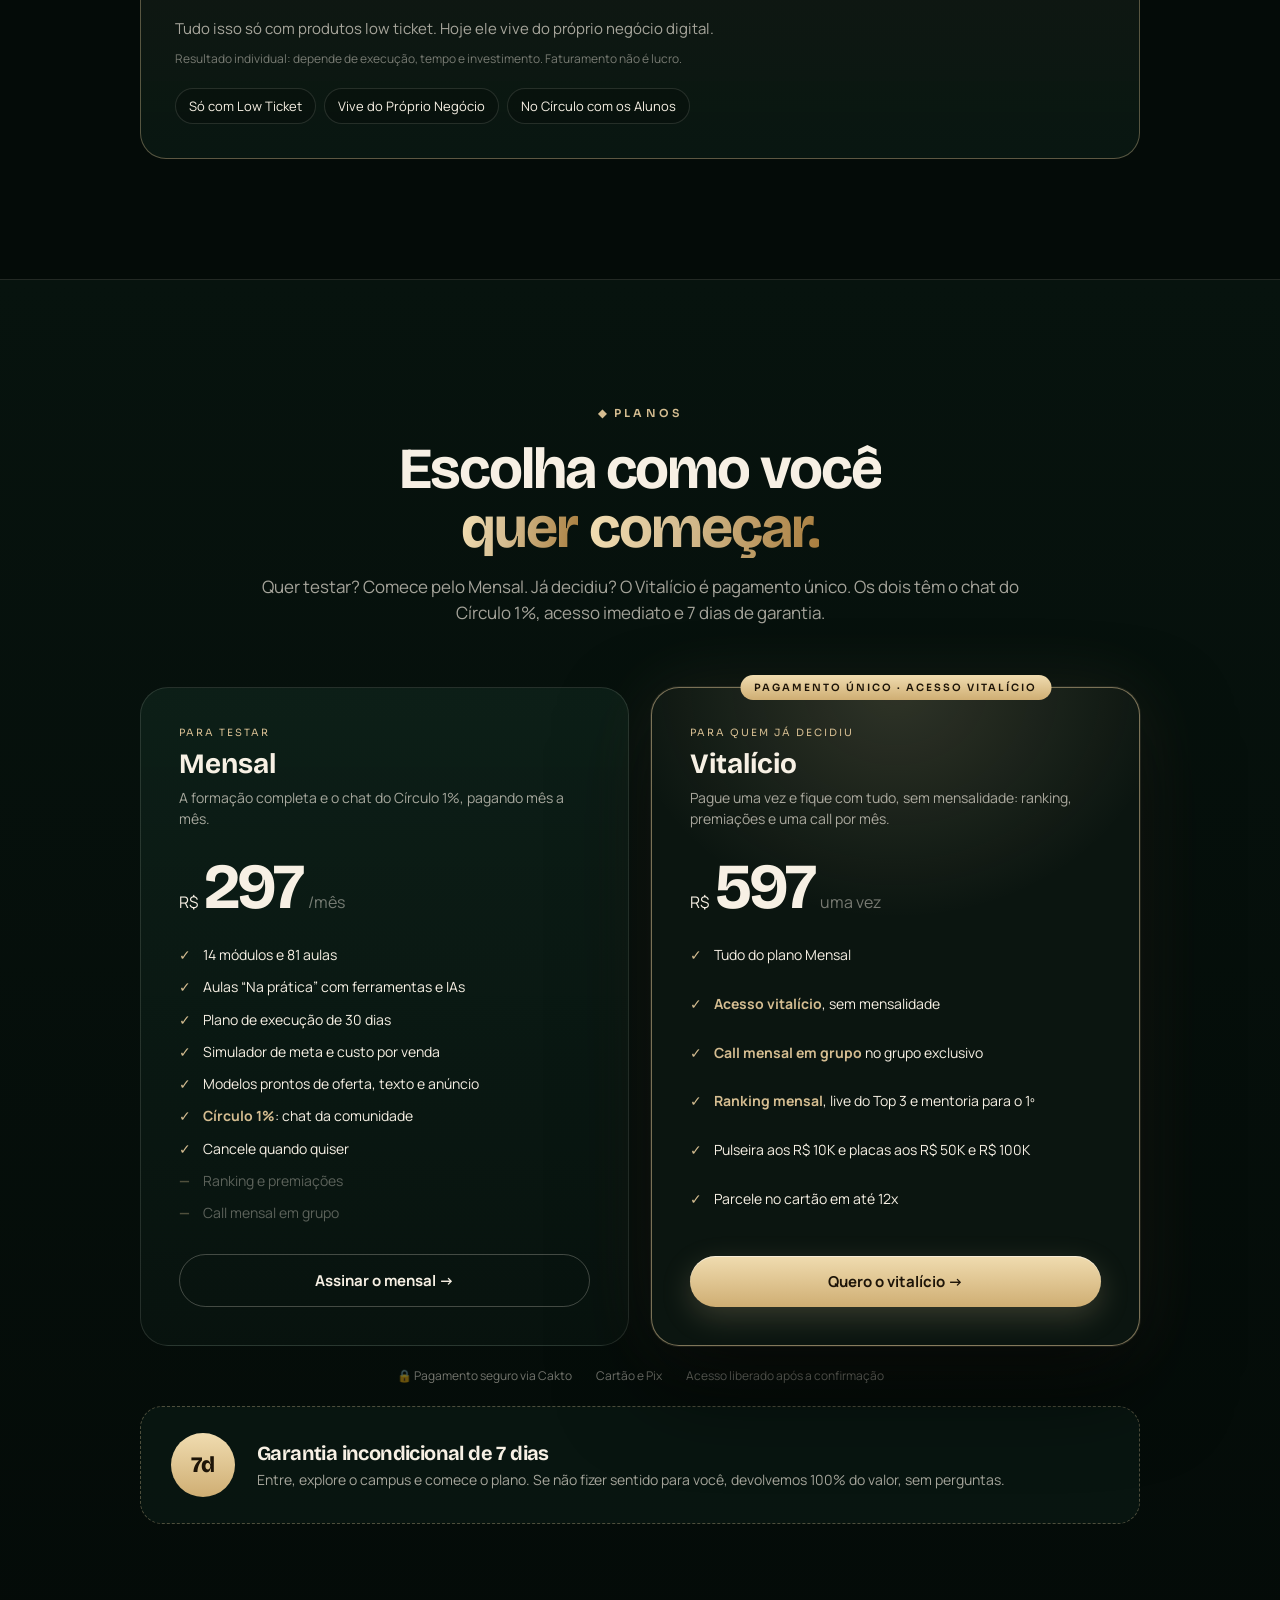
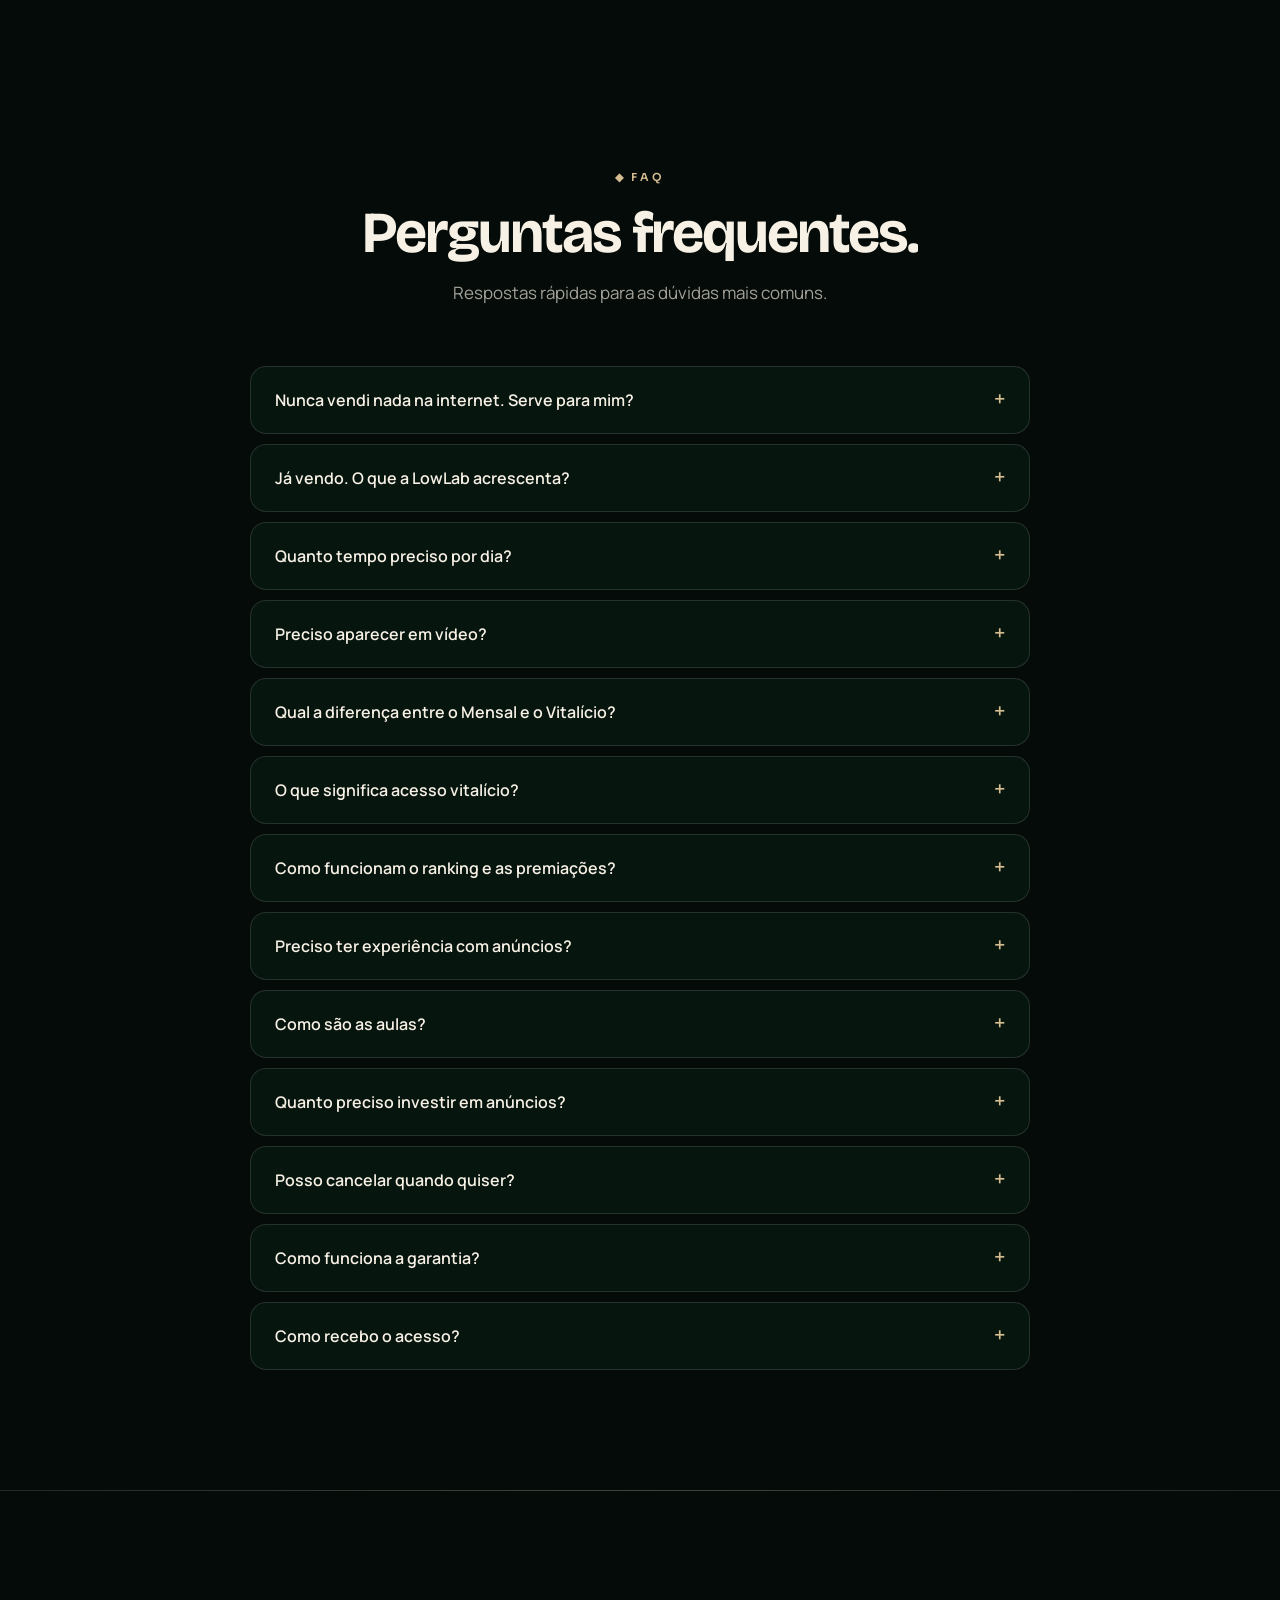
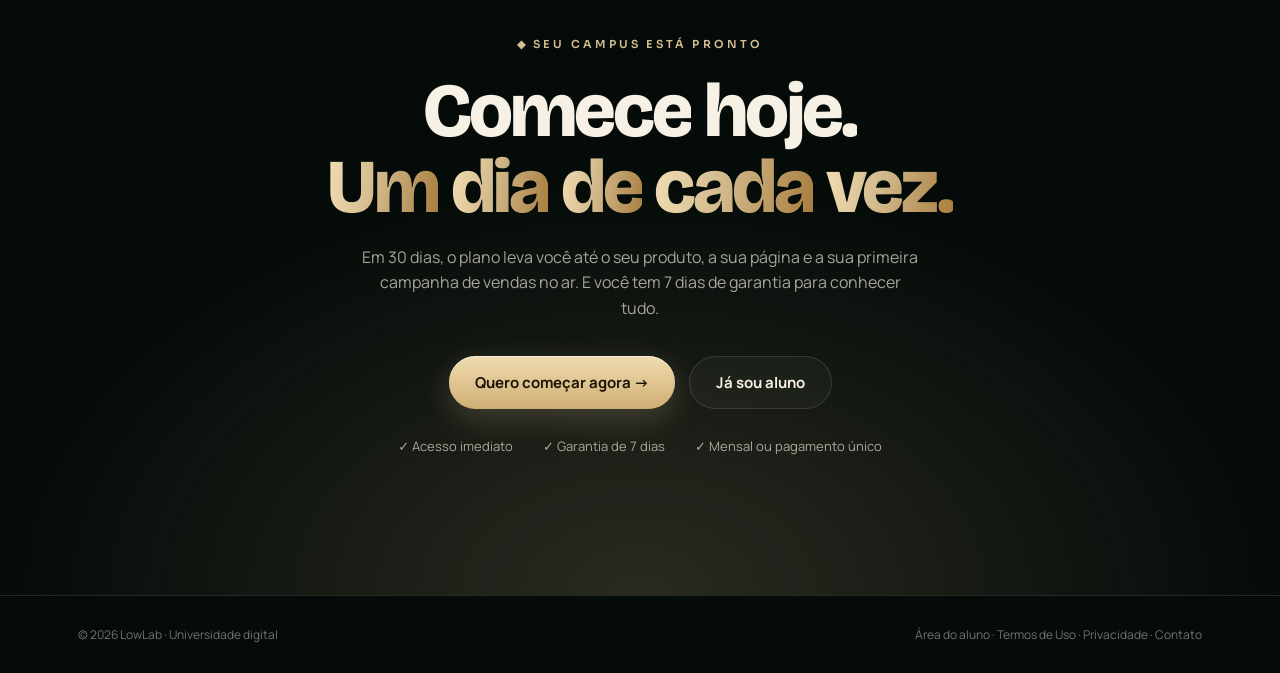
==== commit cffc72af: "Landing: 14 modulos e 81 aulas, card do modulo 14 Modulo 14 (Ofertas por epoca e por assunto) entrou" ====
--- a/index.html
+++ b/index.html
@@ -189,7 +189,7 @@
 .mod.big{grid-column:span 2;background:linear-gradient(135deg,#1a2e22,#0a1712);border-color:rgba(213,189,145,.3);position:relative;overflow:hidden}
 .mod.big:after{content:"";position:absolute;right:-40px;bottom:-60px;width:260px;height:260px;border-radius:50%;background:radial-gradient(circle,rgba(213,189,145,.3),transparent 65%)}
 .mod.big h4{font-size:30px}.mod.big p{color:var(--muted);font-size:13px}
-.mod.wide{grid-column:span 3}
+.mod.wide{grid-column:span 3}.mod.half{grid-column:span 2}
 
 /* SIMULADOR */
 .sim{display:grid;grid-template-columns:minmax(0,1fr) minmax(0,1fr);gap:20px}
@@ -355,7 +355,7 @@
   section{padding:80px 0}
   .feat .l{padding:32px 22px}.feat .r{padding:20px}.feat h3{font-size:28px}
   .panel{padding:22px}
-  .mods{grid-template-columns:1fr}.mod.big,.mod.wide{grid-column:auto}.mod{min-height:auto;gap:8px}
+  .mods{grid-template-columns:1fr}.mod.big,.mod.wide,.mod.half{grid-column:auto}.mod{min-height:auto;gap:8px}
   .plans{grid-template-columns:1fr;gap:30px}
   .plan{padding:30px 22px}
   .price b{font-size:54px}
@@ -431,7 +431,7 @@
       <button type="button" class="bal" style="--k:2" aria-expanded="false" aria-describedby="tip-vendas"><i><svg viewBox="0 0 24 24" fill="none" stroke="currentColor" stroke-width="1.8" stroke-linecap="round" stroke-linejoin="round" aria-hidden="true"><path d="M3 17l6-6 4 4 8-8"/><path d="M15 7h6v6"/></svg></i><span class="lbl">Melhore suas vendas</span><span class="plus" aria-hidden="true">+</span><em class="tip" id="tip-vendas" role="tooltip">Já vende? Oferta mais forte, anúncios e criativos testados, métricas e escala, para vender mais e com margem.</em></button>
       <button type="button" class="bal" style="--k:3" aria-expanded="false" aria-describedby="tip-plano"><i><svg viewBox="0 0 24 24" fill="none" stroke="currentColor" stroke-width="1.8" stroke-linecap="round" stroke-linejoin="round" aria-hidden="true"><rect x="3" y="5" width="18" height="16" rx="2.5"/><path d="M3 10h18M8 3v4M16 3v4"/></svg></i><span class="lbl">Plano de 30 dias</span><span class="plus" aria-hidden="true">+</span><em class="tip" id="tip-plano" role="tooltip">Cada dia diz o que fazer hoje. O plano leva você até o produto pronto e a primeira campanha de vendas no ar.</em></button>
     </div>
-    <div class="micro intro" style="--d:1.65s">13 módulos · 78 aulas · Comunidade · Garantia de 7 dias · <a href="/campus/">Já sou aluno</a></div>
+    <div class="micro intro" style="--d:1.65s">14 módulos · 81 aulas · Comunidade · Garantia de 7 dias · <a href="/campus/">Já sou aluno</a></div>
   </div>
 </header>
 
@@ -470,7 +470,7 @@
         <h3>Melhore suas vendas</h3>
         <p>Você já vende produto, serviço ou como afiliado e quer vender mais, com margem.</p>
         <ul><li>Oferta com o “leve também” e a oferta extra</li><li>Anúncios e criativos testados com pouca verba</li><li>Métricas para saber o que dá lucro e escalar</li></ul>
-        <a class="more" href="#trilha">Ver os 13 módulos →</a>
+        <a class="more" href="#trilha">Ver os 14 módulos →</a>
       </div>
     </article>
   </div>
@@ -479,8 +479,8 @@
 <section class="manif" id="manifesto"><div class="wrap">
   <p class="manif-text" id="manifText">Low ticket é um produto digital de R$ 10 a R$ 50 que resolve um problema pequeno. A pessoa entende, compra na hora, e o objetivo é vender todo dia, para muita gente. Sem fórmula mágica: um dia de execução por vez.</p>
   <div class="stats">
-    <div class="stat"><b data-count="13">0</b><span>módulos práticos</span></div>
-    <div class="stat"><b data-count="78">0</b><span>aulas objetivas</span></div>
+    <div class="stat"><b data-count="14">0</b><span>módulos práticos</span></div>
+    <div class="stat"><b data-count="81">0</b><span>aulas objetivas</span></div>
     <div class="stat"><b data-count="30">0</b><span>dias de plano guiado</span></div>
     <div class="stat"><b data-count="7">0</b><span>dias de garantia</span></div>
   </div>
@@ -580,7 +580,7 @@
 </div></section>
 
 <section class="sec-alt" id="trilha"><div class="wrap">
-  <div class="head reveal"><span class="eyebrow">◆ Trilha</span><h2 class="split">13 módulos, do primeiro passo<br><span class="gold">à escala.</span></h2><p>Organizada como uma universidade: você sabe onde está e o que vem depois. Quem já vende pode começar pelos módulos de que mais precisa.</p></div>
+  <div class="head reveal"><span class="eyebrow">◆ Trilha</span><h2 class="split">14 módulos, do primeiro passo<br><span class="gold">à escala.</span></h2><p>Organizada como uma universidade: você sabe onde está e o que vem depois. Quem já vende pode começar pelos módulos de que mais precisa.</p></div>
   <div class="mods reveal stagger">
     <div class="tilt mod big"><div><span class="n">MÓDULO 01</span><h4>Comece por aqui</h4><p>Como funciona o produto digital barato e a sua meta, de trás para frente.</p></div><small style="color:var(--goldl)">5 aulas · comece hoje</small></div>
     <div class="mod tilt"><div><span class="n">02</span><h4>Assunto, problema e oferta</h4></div><small>6 aulas</small></div>
@@ -594,7 +594,8 @@
     <div class="mod tilt"><div><span class="n">10</span><h4>Métricas e ajustes</h4></div><small>5 aulas</small></div>
     <div class="mod tilt"><div><span class="n">11</span><h4>Escala e recorrência</h4></div><small>6 aulas</small></div>
     <div class="mod tilt"><div><span class="n">12</span><h4>Operação, suporte e nota fiscal</h4></div><small>5 aulas</small></div>
-    <div class="tilt mod wide"><div><span class="n">13</span><h4>Aceleradores de venda: ManyChat, WhatsApp e e-mail</h4></div><small>7 aulas</small></div>
+    <div class="mod tilt"><div><span class="n">13</span><h4>Aceleradores de venda: ManyChat, WhatsApp e e-mail</h4></div><small>7 aulas</small></div>
+    <div class="tilt mod half"><div><span class="n">14</span><h4>Ofertas por época e por assunto: calendário do ano e venda pelo WhatsApp</h4></div><small>3 aulas</small></div>
   </div>
 </div></section>
 
@@ -686,7 +687,7 @@
   <div class="plans reveal stagger">
     <div class="plan tilt"><span class="for">Para testar</span><h3>Mensal</h3><p>A formação completa e o chat do Círculo 1%, pagando mês a mês.</p>
       <div class="price"><span>R$</span><b>297</b><span>/mês</span></div>
-      <ul><li>13 módulos e 78 aulas</li><li>Aulas “Na prática” com ferramentas e IAs</li><li>Plano de execução de 30 dias</li><li>Simulador de meta e custo por venda</li><li>Modelos prontos de oferta, texto e anúncio</li><li><b>Círculo 1%</b>: chat da comunidade</li><li>Cancele quando quiser</li><li class="x">Ranking e premiações</li><li class="x">Call mensal em grupo</li></ul>
+      <ul><li>14 módulos e 81 aulas</li><li>Aulas “Na prática” com ferramentas e IAs</li><li>Plano de execução de 30 dias</li><li>Simulador de meta e custo por venda</li><li>Modelos prontos de oferta, texto e anúncio</li><li><b>Círculo 1%</b>: chat da comunidade</li><li>Cancele quando quiser</li><li class="x">Ranking e premiações</li><li class="x">Call mensal em grupo</li></ul>
       <a class="btn btn-line" href="https://pay.cakto.com.br/3c445cc_1169603" data-plan="campus">Assinar o mensal →</a></div>
     <div class="plan elite tilt"><span class="tag">PAGAMENTO ÚNICO · ACESSO VITALÍCIO</span><span class="for">Para quem já decidiu</span><h3>Vitalício</h3><p>Pague uma vez e fique com tudo, sem mensalidade: ranking, premiações e uma call por mês.</p>
       <div class="price"><span>R$</span><b>597</b><span>uma vez</span></div>
@@ -704,7 +705,7 @@
     <details><summary>Já vendo. O que a LowLab acrescenta?</summary><p>Os módulos de oferta, caminho da compra (order bump e upsell), anúncios no Meta, Google e TikTok, criativos e testes, métricas com UTMify e escala, com o passo a passo nas ferramentas. No Vitalício, você ainda tem o ranking, a live de análise do Top 3 e a call mensal.</p></details>
     <details><summary>Quanto tempo preciso por dia?</summary><p>No plano de 30 dias, de 2 a 3 horas por dia entre estudar e executar. Se o seu tempo for menor, dá para seguir no seu ritmo.</p></details>
     <details><summary>Preciso aparecer em vídeo?</summary><p>Não. O curso ensina criativos com demonstração de tela, imagens e vídeos sem rosto. Aparecer ajuda, mas não é obrigatório.</p></details>
-    <details><summary>Qual a diferença entre o Mensal e o Vitalício?</summary><p>Os dois dão acesso à formação completa (13 módulos, plano de execução de 30 dias, simulador e modelos) e ao chat da comunidade Círculo 1%. No Mensal você paga R$ 297 por mês e cancela quando quiser. No Vitalício você paga R$ 597 uma vez só, não tem mensalidade e ganha o que é exclusivo do plano: o grupo do Vitalício com a call mensal para tirar dúvidas, o ranking com live do Top 3 e mentoria para o 1º lugar, e as premiações por marcos de faturamento.</p></details>
+    <details><summary>Qual a diferença entre o Mensal e o Vitalício?</summary><p>Os dois dão acesso à formação completa (14 módulos, plano de execução de 30 dias, simulador e modelos) e ao chat da comunidade Círculo 1%. No Mensal você paga R$ 297 por mês e cancela quando quiser. No Vitalício você paga R$ 597 uma vez só, não tem mensalidade e ganha o que é exclusivo do plano: o grupo do Vitalício com a call mensal para tirar dúvidas, o ranking com live do Top 3 e mentoria para o 1º lugar, e as premiações por marcos de faturamento.</p></details>
     <details><summary>O que significa acesso vitalício?</summary><p>Você paga uma vez e mantém o acesso à plataforma, às atualizações e ao Círculo 1% enquanto a LowLab estiver em operação, sem nenhuma mensalidade. A call mensal acontece no grupo exclusivo do Vitalício dentro da comunidade, e a data também é avisada por e-mail.</p></details>
     <details><summary>Como funcionam o ranking e as premiações?</summary><p>O ranking e as premiações são exclusivos do plano Vitalício. Todo mês os membros do Vitalício enviam as vendas do mês comprovadas pelo painel do checkout. Os 3 primeiros têm as campanhas analisadas em uma live no grupo do Vitalício, e o 1º lugar ganha uma mentoria individual. Além disso, ao comprovar R$ 10 mil em faturamento você recebe uma pulseira exclusiva, e aos R$ 50 mil e R$ 100 mil, placas físicas.</p></details>
     <details><summary>Preciso ter experiência com anúncios?</summary><p>Não. A trilha começa do zero, com a lógica do produto digital barato e a escolha do assunto, e só chega nos anúncios depois que o seu produto e a sua página estão prontos.</p></details>
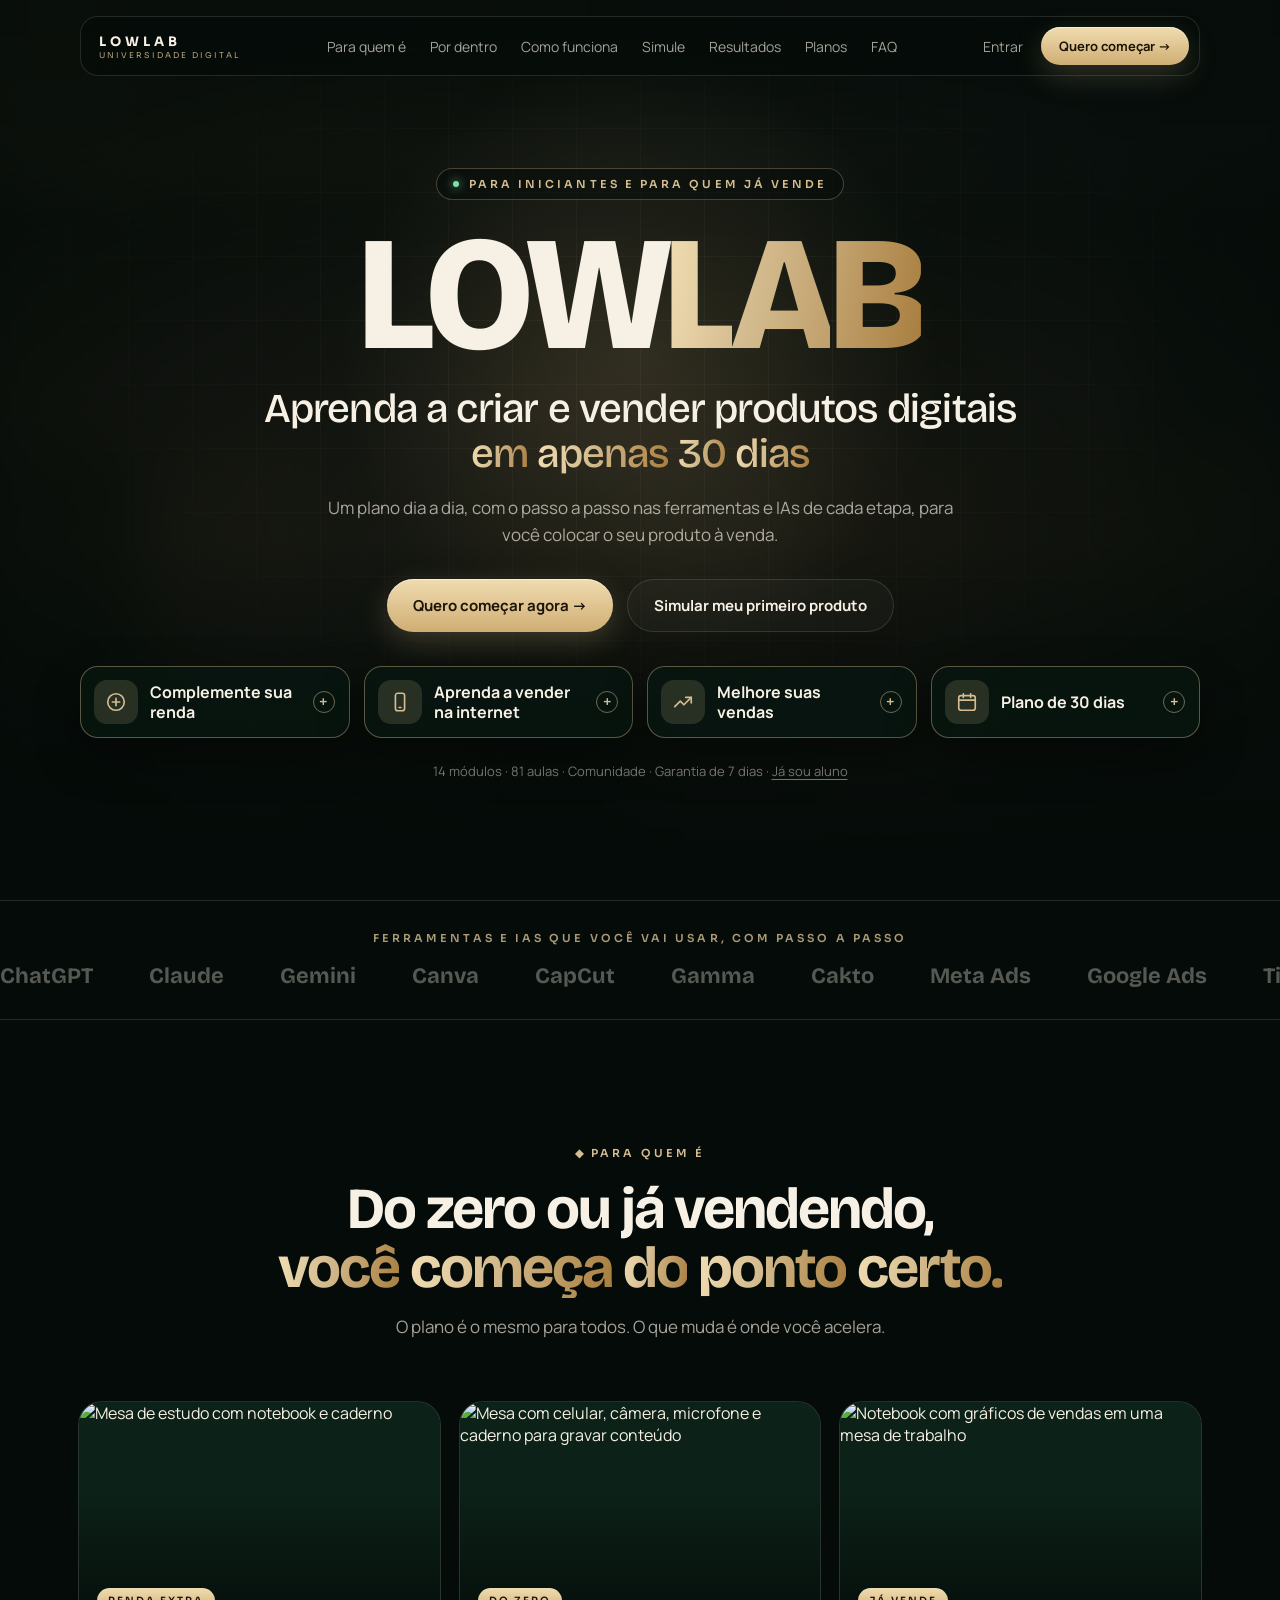
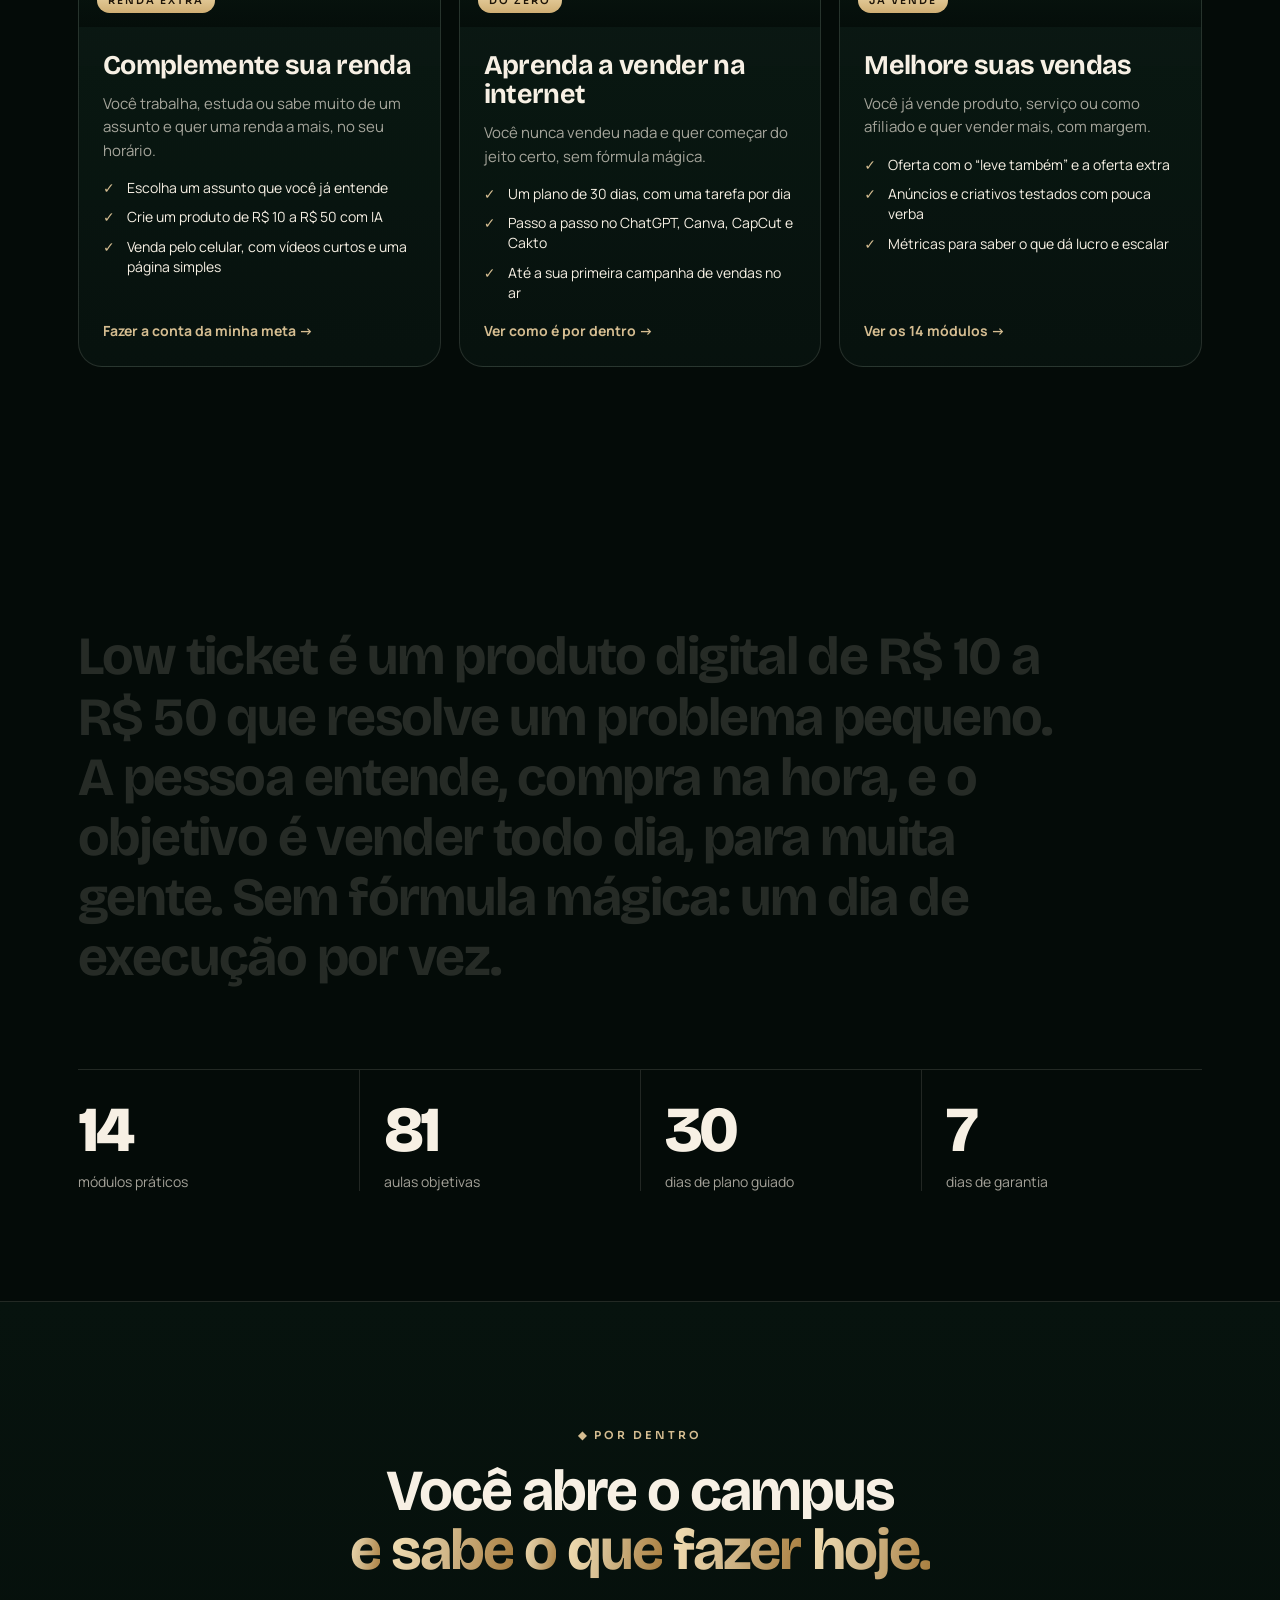
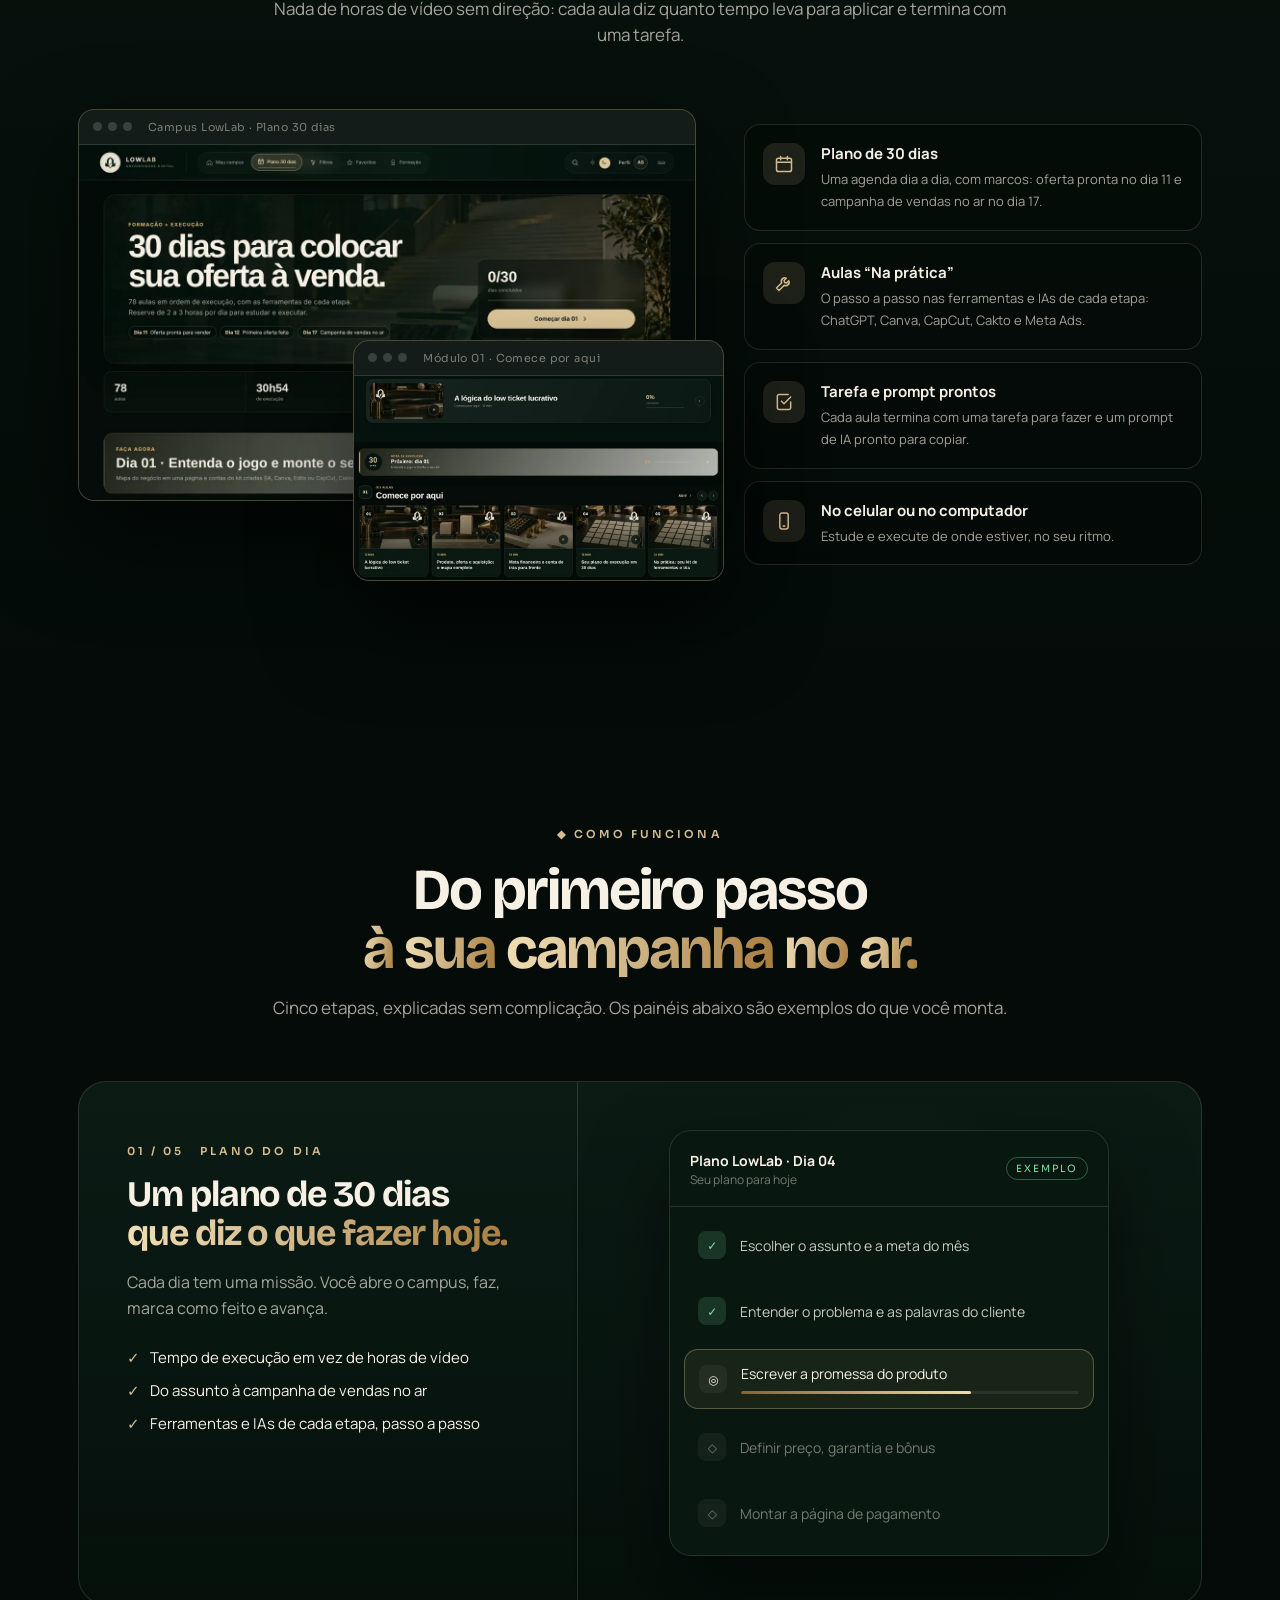
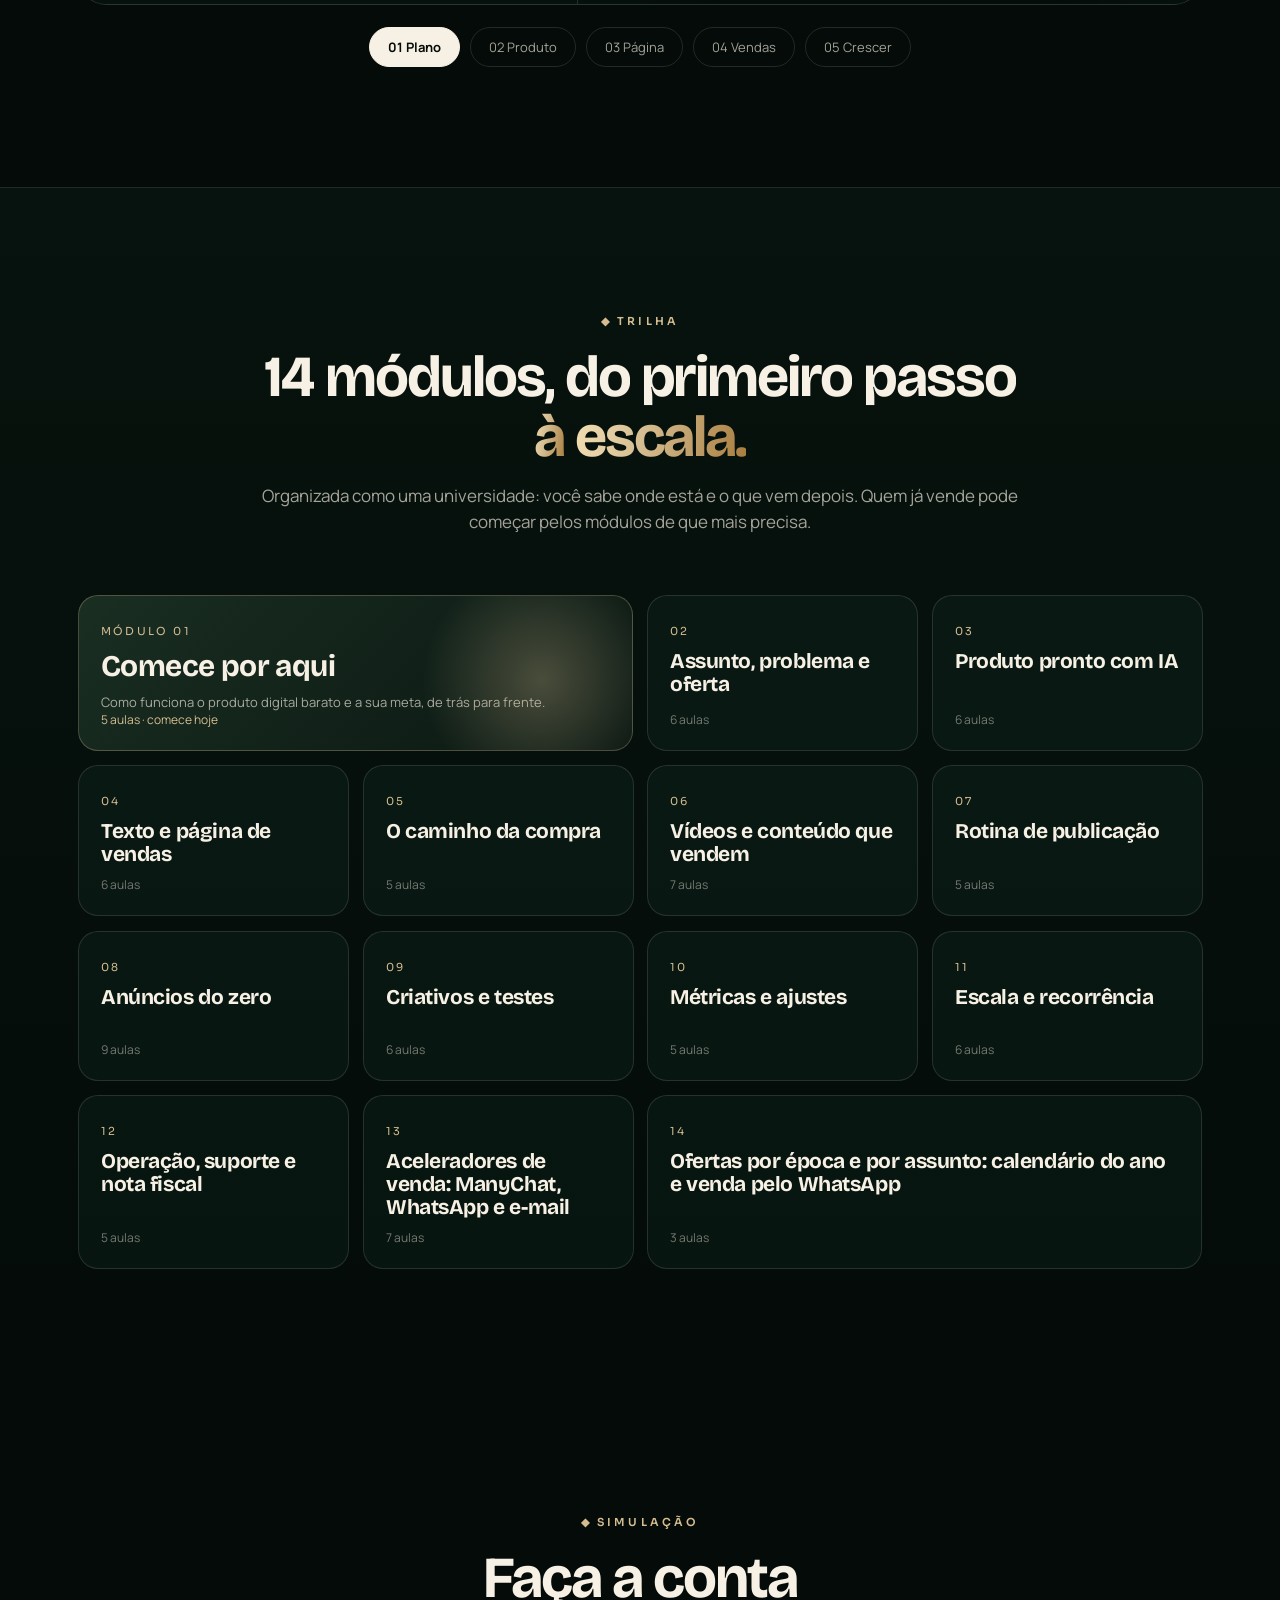
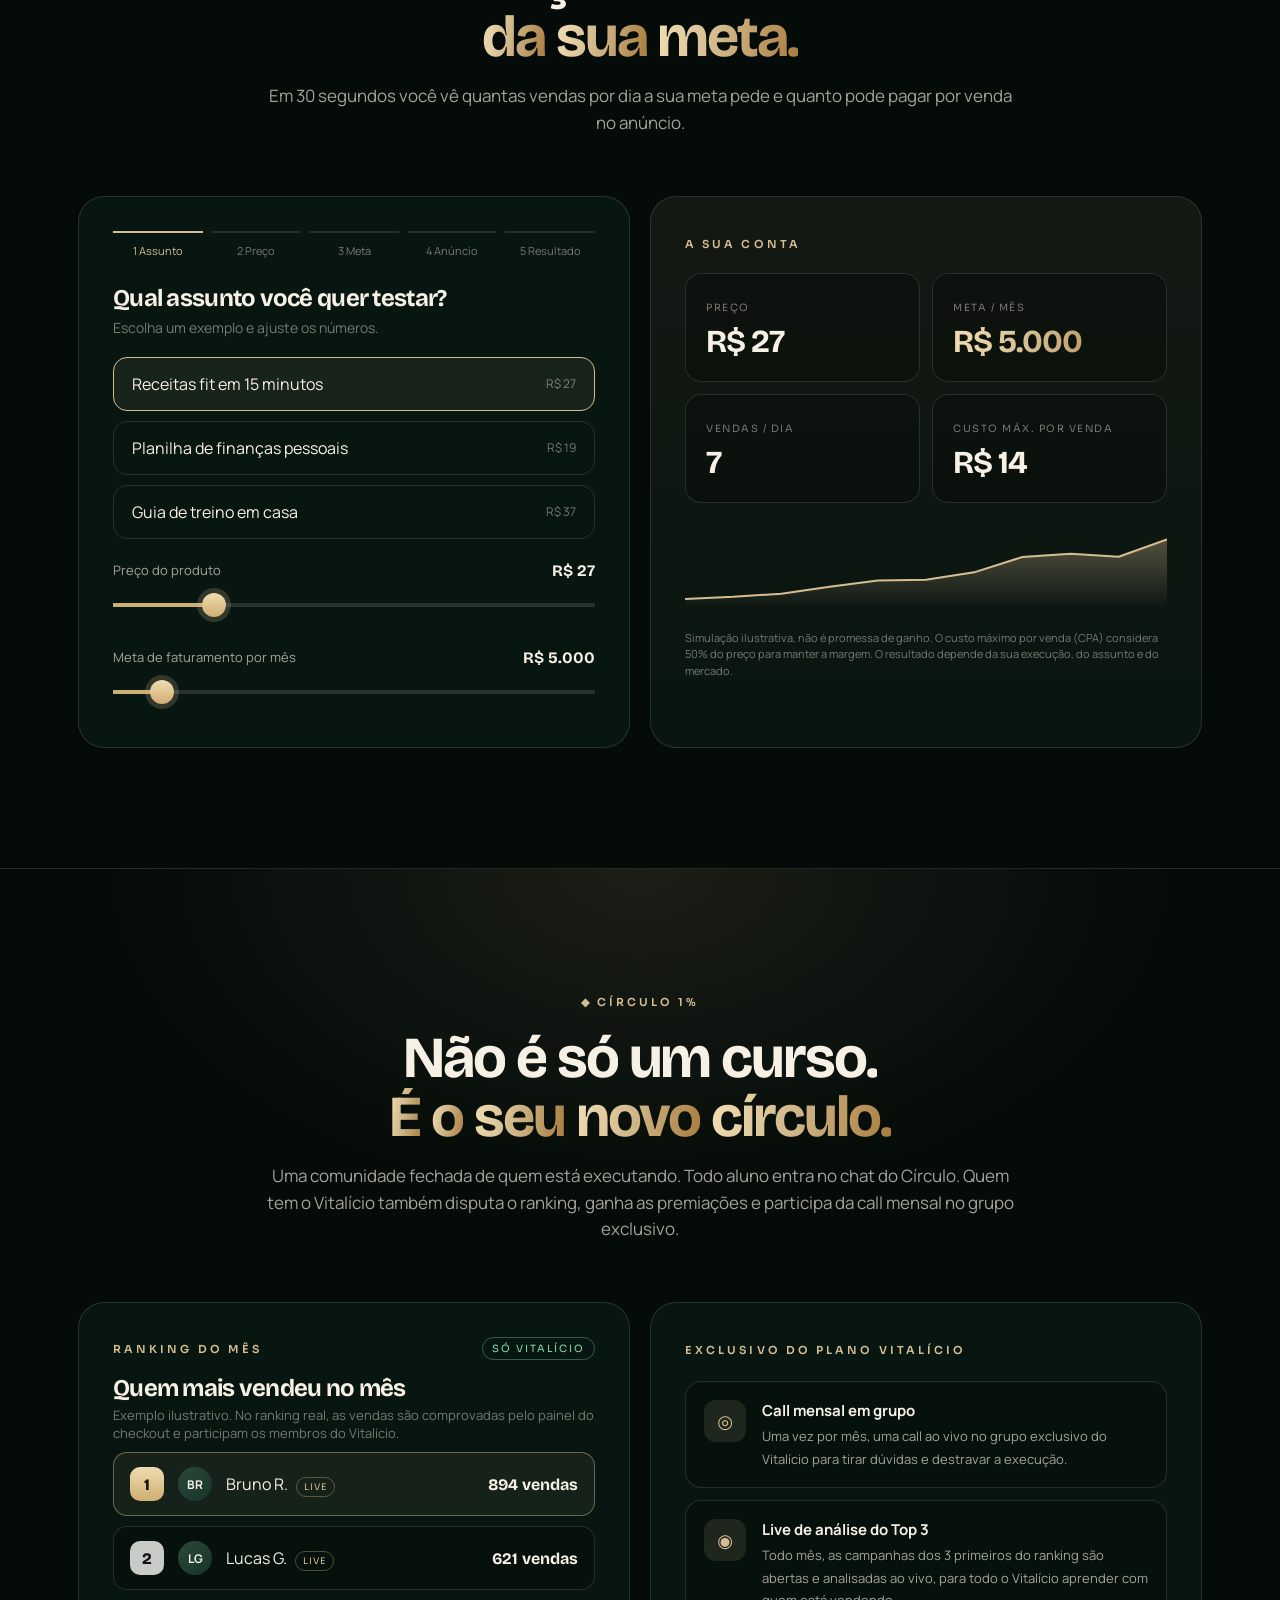
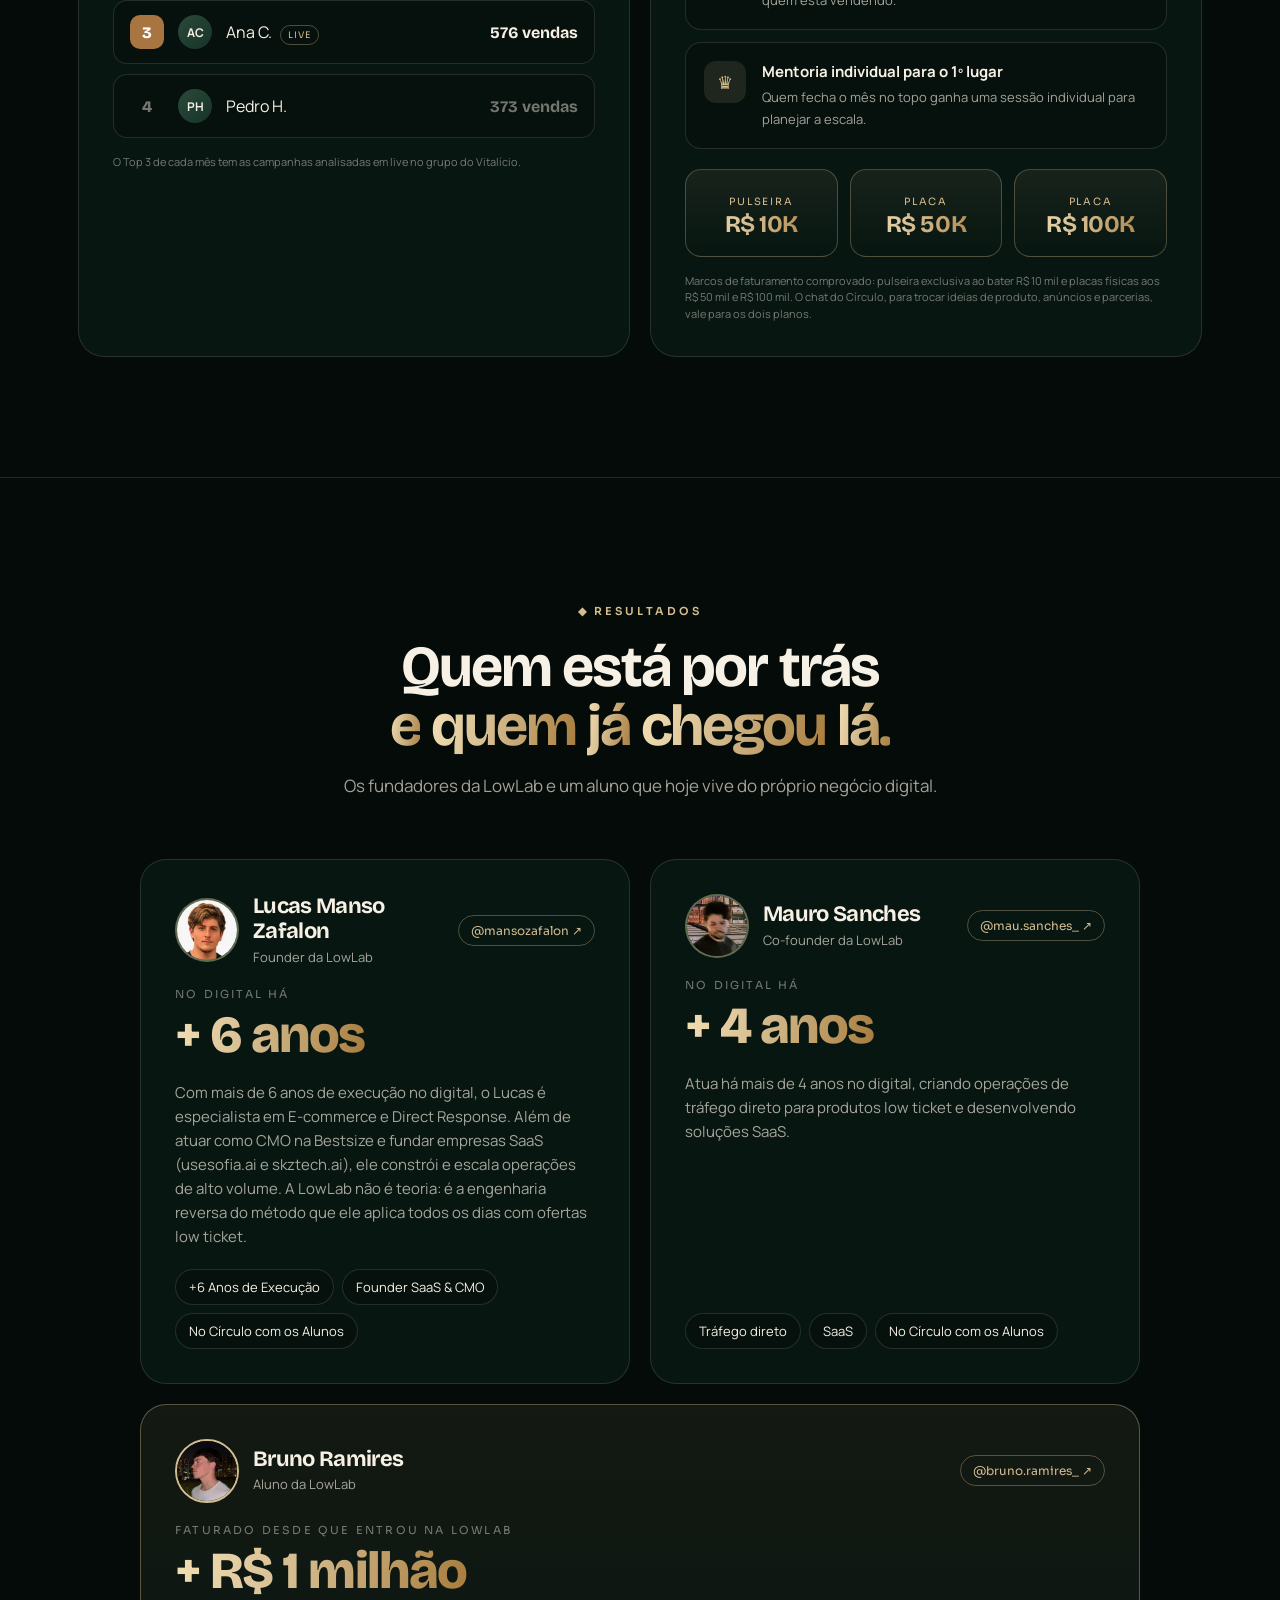
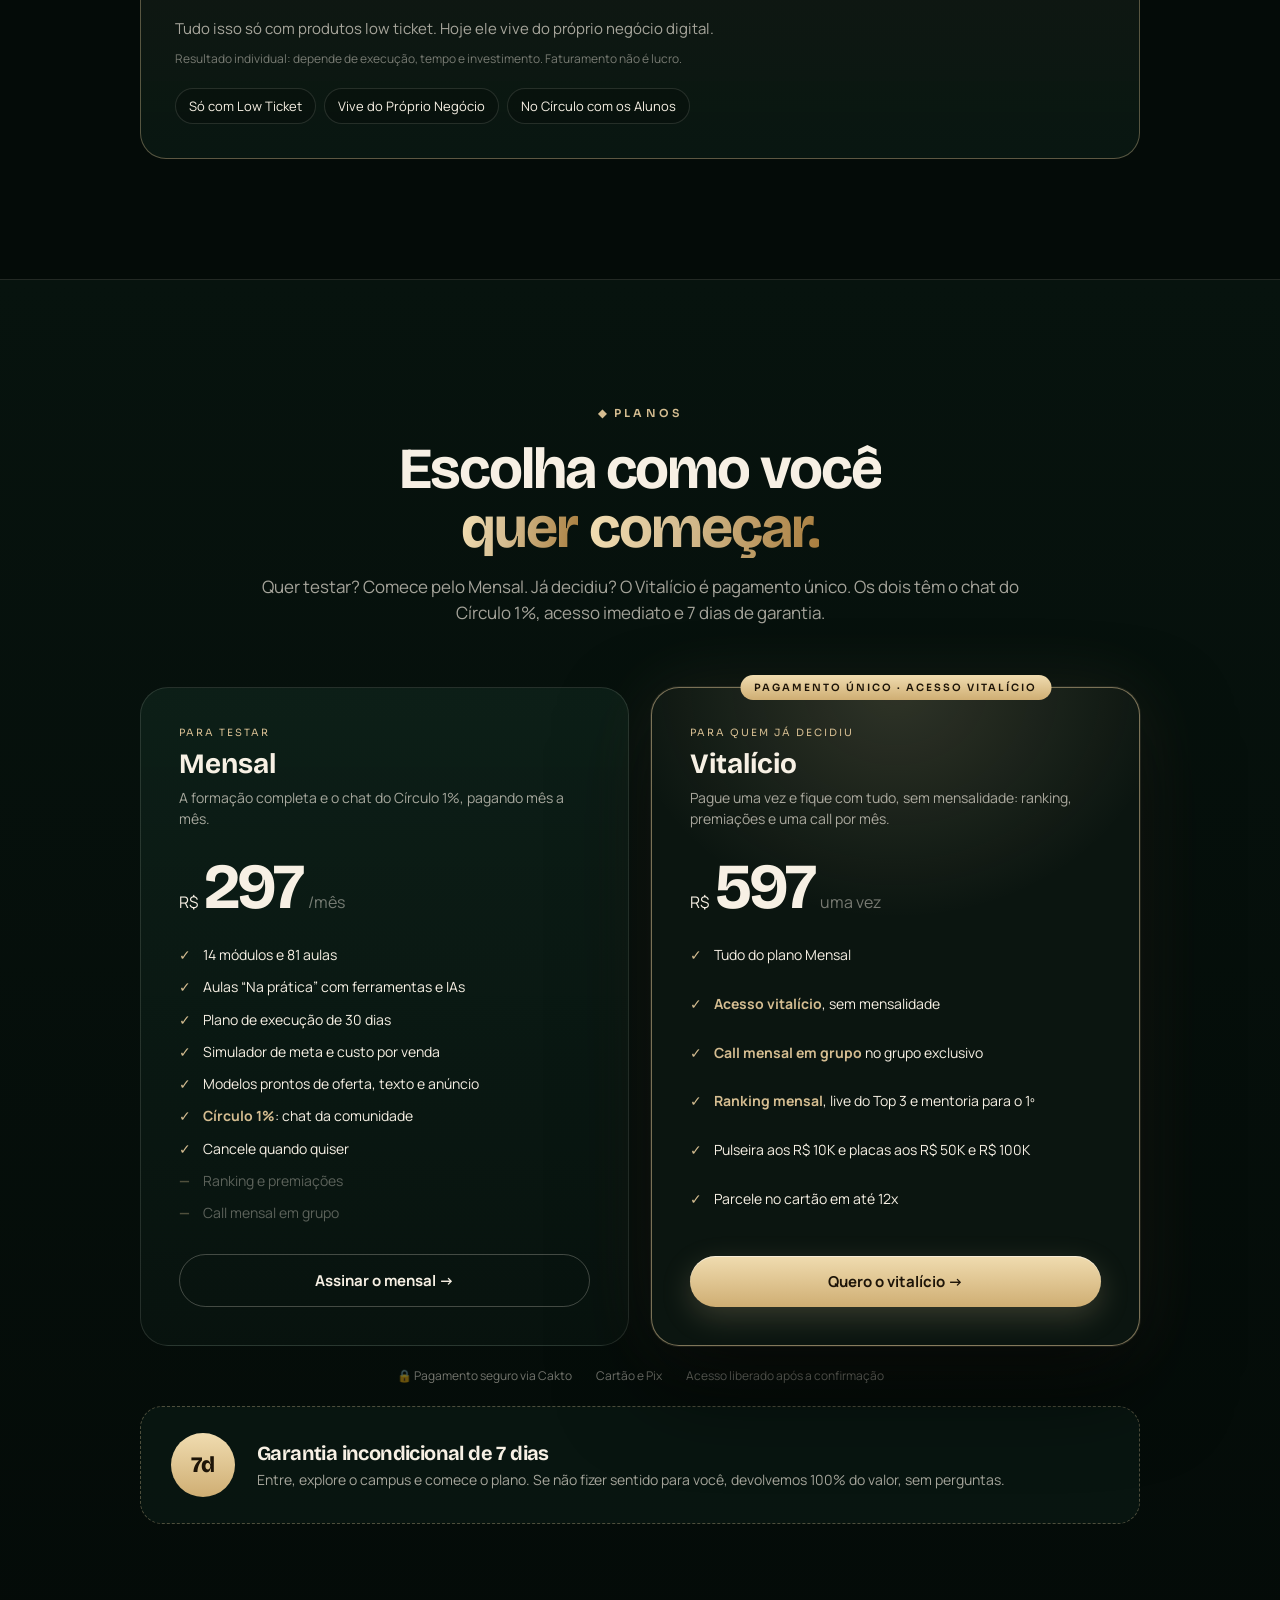
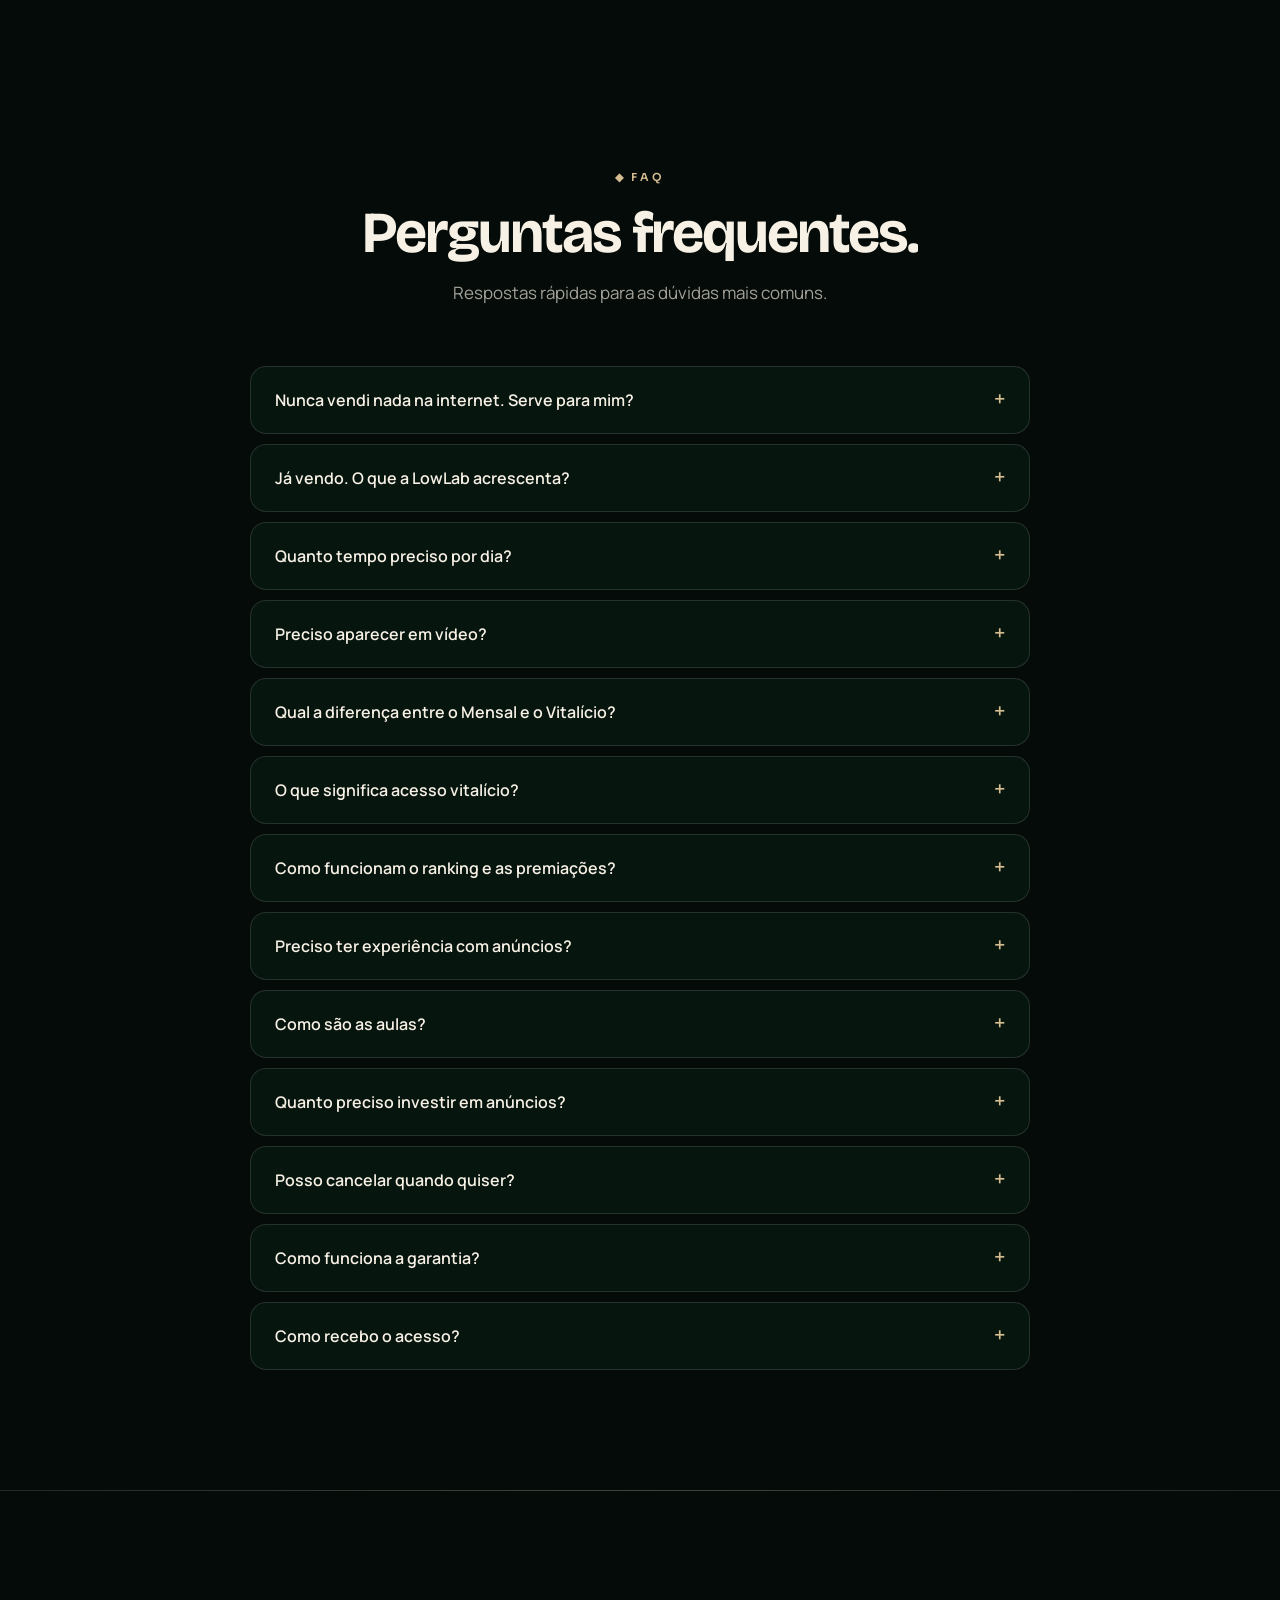
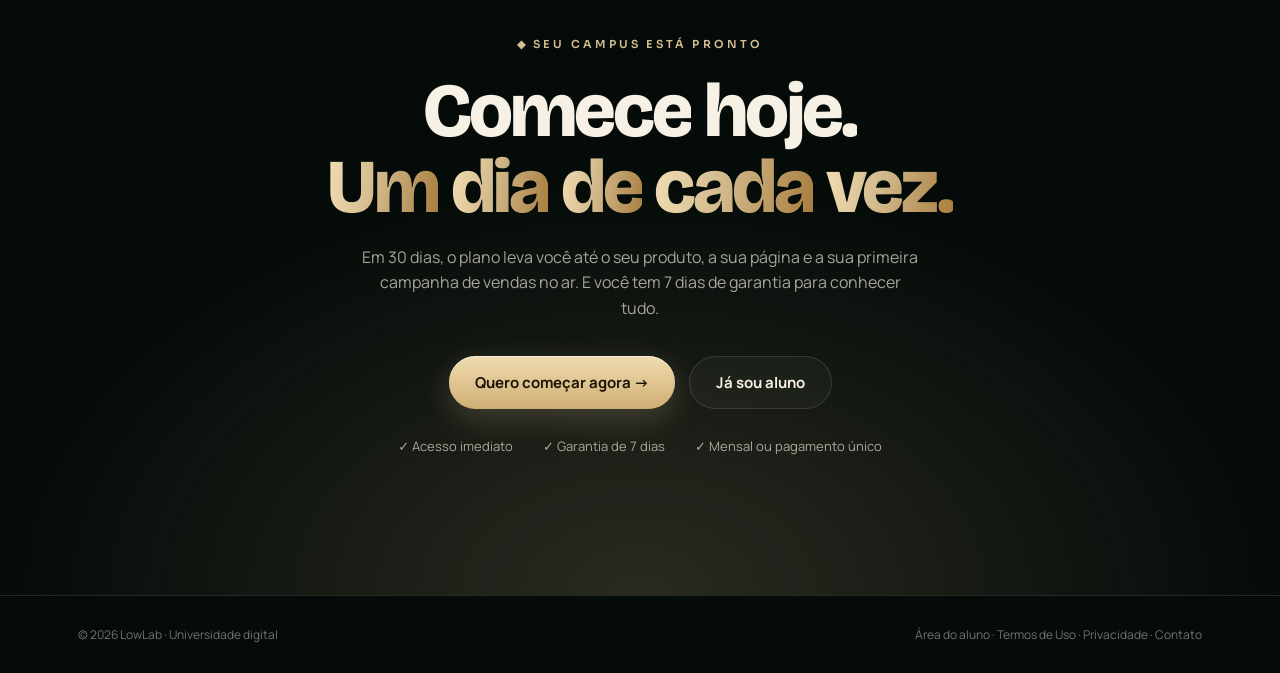
==== commit 37893a47: "Landing: botões de compra para os produtos de venda direta (· Site) Divisão entre os sócios (Lucas, " ====
--- a/index.html
+++ b/index.html
@@ -688,11 +688,11 @@
     <div class="plan tilt"><span class="for">Para testar</span><h3>Mensal</h3><p>A formação completa e o chat do Círculo 1%, pagando mês a mês.</p>
       <div class="price"><span>R$</span><b>297</b><span>/mês</span></div>
       <ul><li>14 módulos e 81 aulas</li><li>Aulas “Na prática” com ferramentas e IAs</li><li>Plano de execução de 30 dias</li><li>Simulador de meta e custo por venda</li><li>Modelos prontos de oferta, texto e anúncio</li><li><b>Círculo 1%</b>: chat da comunidade</li><li>Cancele quando quiser</li><li class="x">Ranking e premiações</li><li class="x">Call mensal em grupo</li></ul>
-      <a class="btn btn-line" href="https://pay.cakto.com.br/3c445cc_1169603" data-plan="campus">Assinar o mensal →</a></div>
+      <a class="btn btn-line" href="https://pay.cakto.com.br/rxwauq4" data-plan="campus">Assinar o mensal →</a></div>
     <div class="plan elite tilt"><span class="tag">PAGAMENTO ÚNICO · ACESSO VITALÍCIO</span><span class="for">Para quem já decidiu</span><h3>Vitalício</h3><p>Pague uma vez e fique com tudo, sem mensalidade: ranking, premiações e uma call por mês.</p>
       <div class="price"><span>R$</span><b>597</b><span>uma vez</span></div>
       <ul><li>Tudo do plano Mensal</li><li><b>Acesso vitalício</b>, sem mensalidade</li><li><b>Call mensal em grupo</b> no grupo exclusivo</li><li><b>Ranking mensal</b>, live do Top 3 e mentoria para o 1º</li><li>Pulseira aos R$ 10K e placas aos R$ 50K e R$ 100K</li><li>Parcele no cartão em até 12x</li></ul>
-      <a class="btn btn-gold" href="https://pay.cakto.com.br/vvk2uwv_1183735" data-plan="circulo">Quero o vitalício →</a></div>
+      <a class="btn btn-gold" href="https://pay.cakto.com.br/avq292e" data-plan="circulo">Quero o vitalício →</a></div>
   </div>
   <div class="secure"><span>🔒 Pagamento seguro via Cakto</span><span>Cartão e Pix</span><span>Acesso liberado após a confirmação</span></div>
   <div class="guar reveal"><div class="seal">7d</div><div><b class="disp" style="font-size:20px">Garantia incondicional de 7 dias</b><p>Entre, explore o campus e comece o plano. Se não fizer sentido para você, devolvemos 100% do valor, sem perguntas.</p></div></div>
